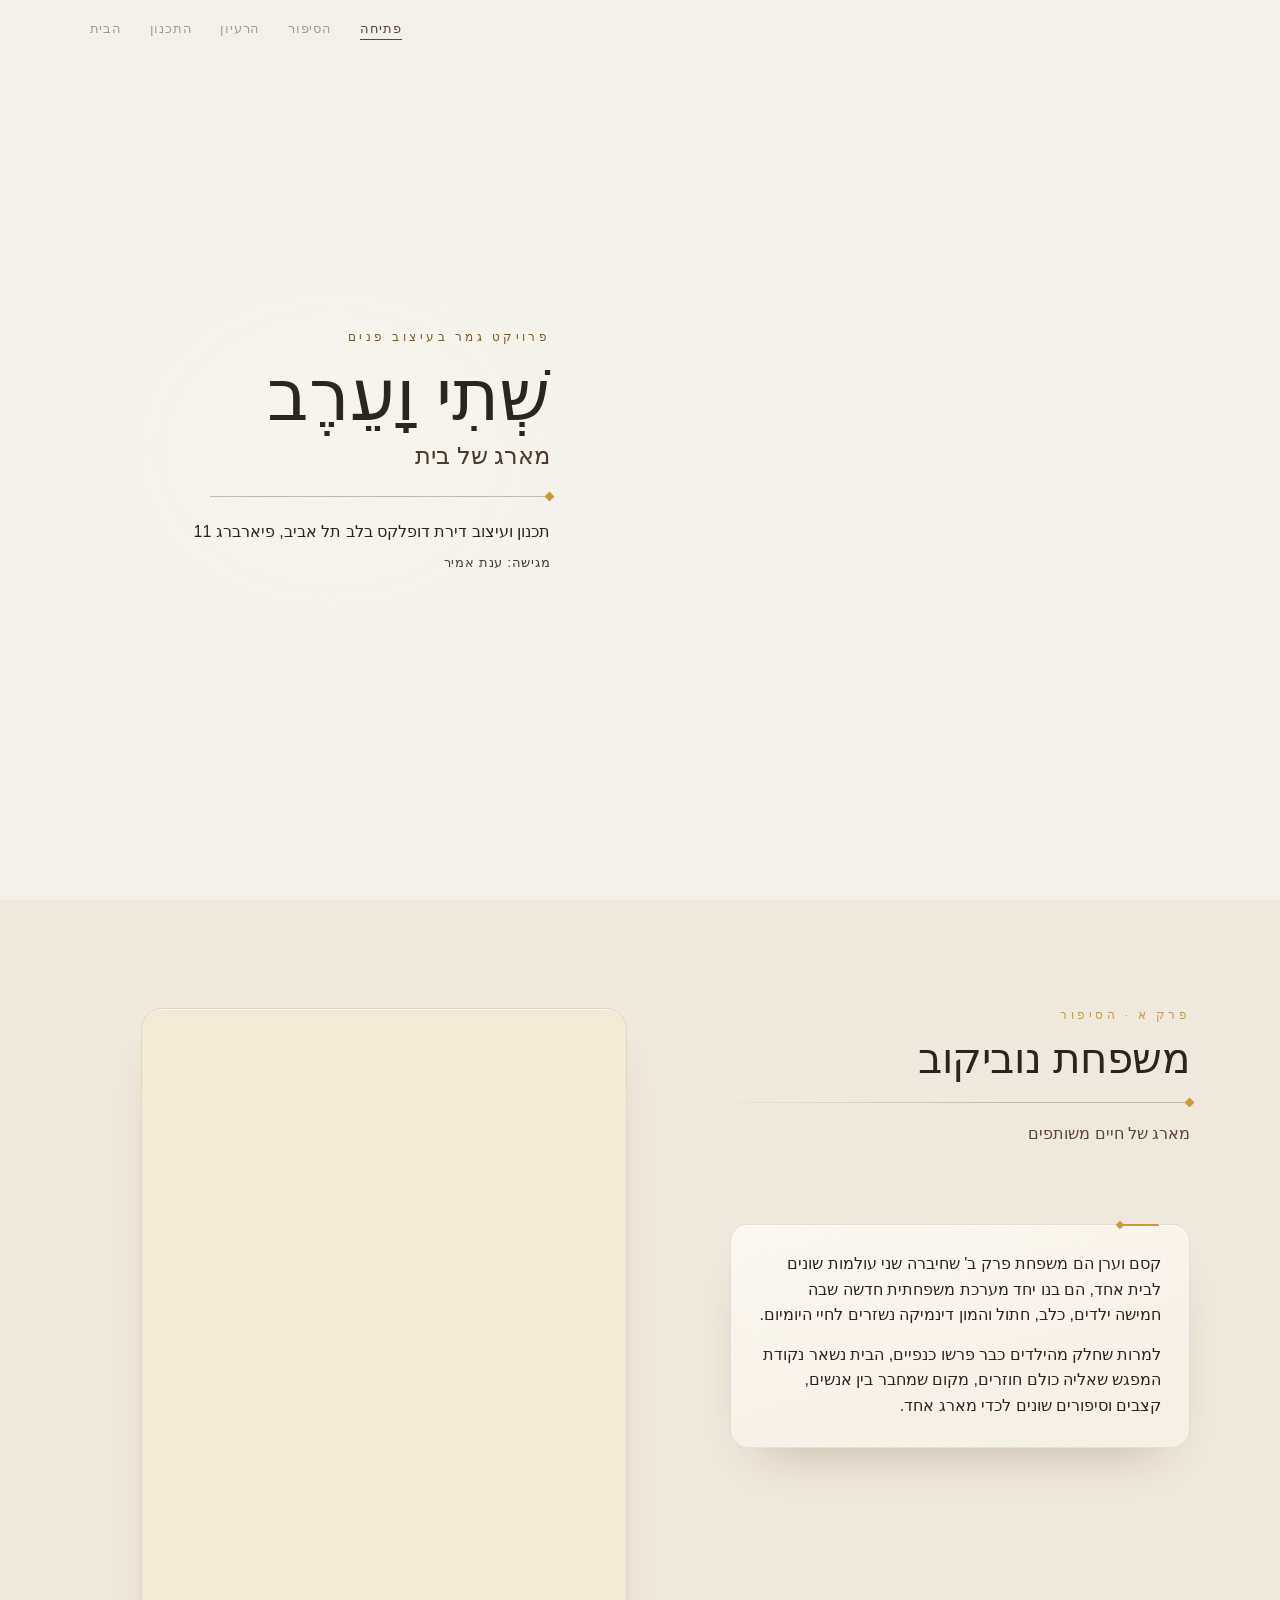
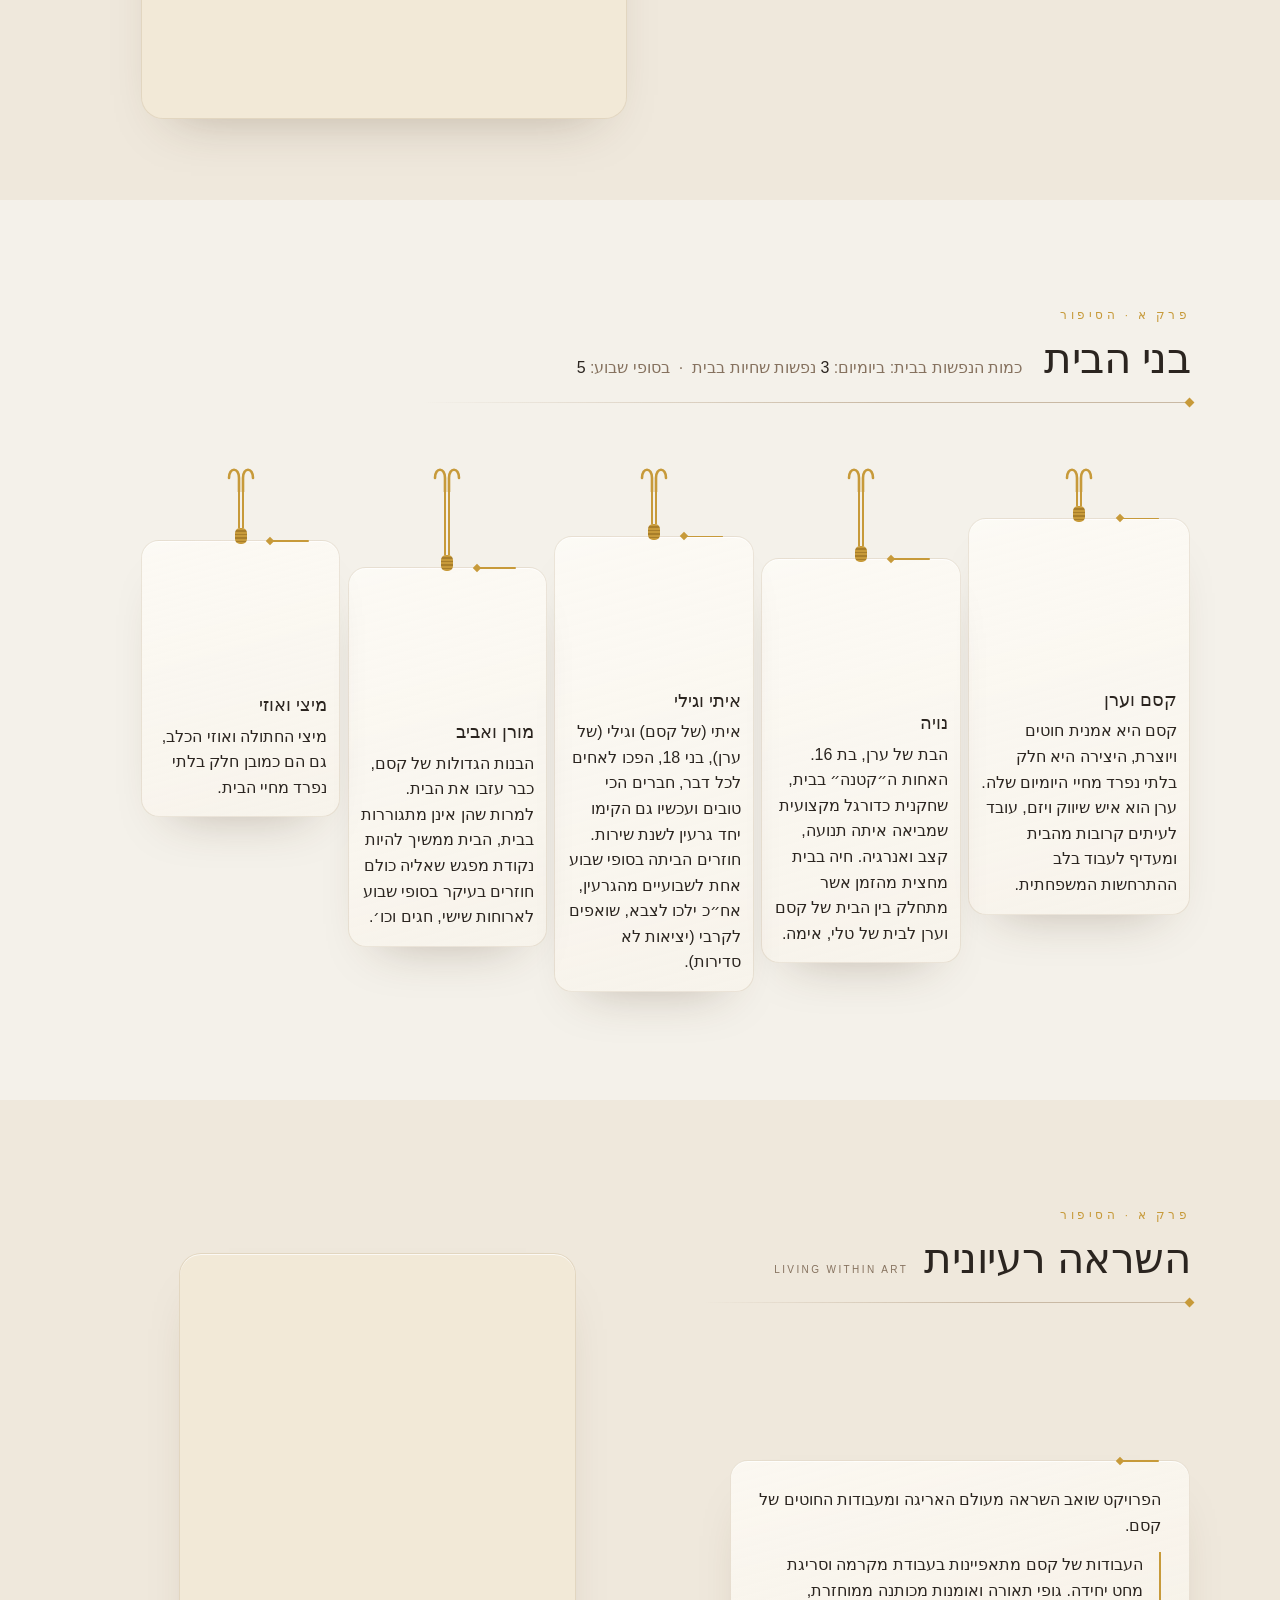
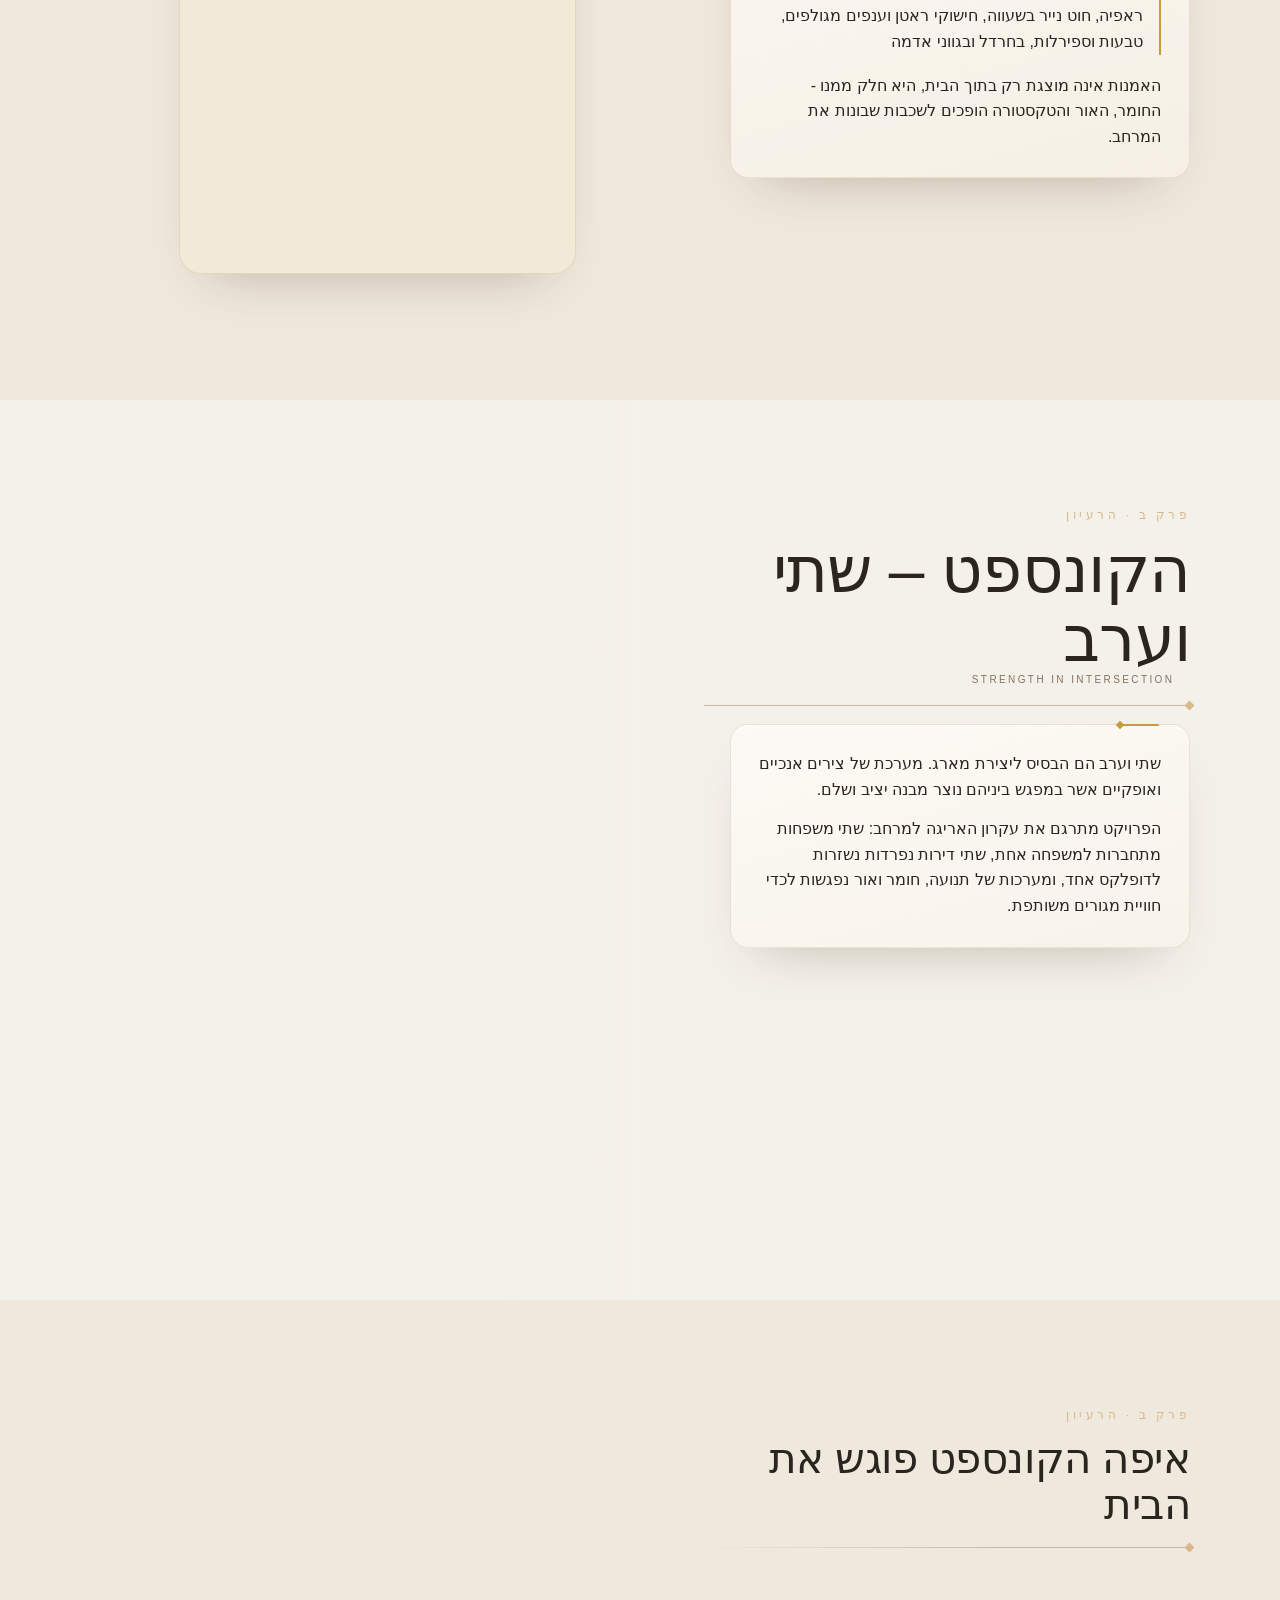
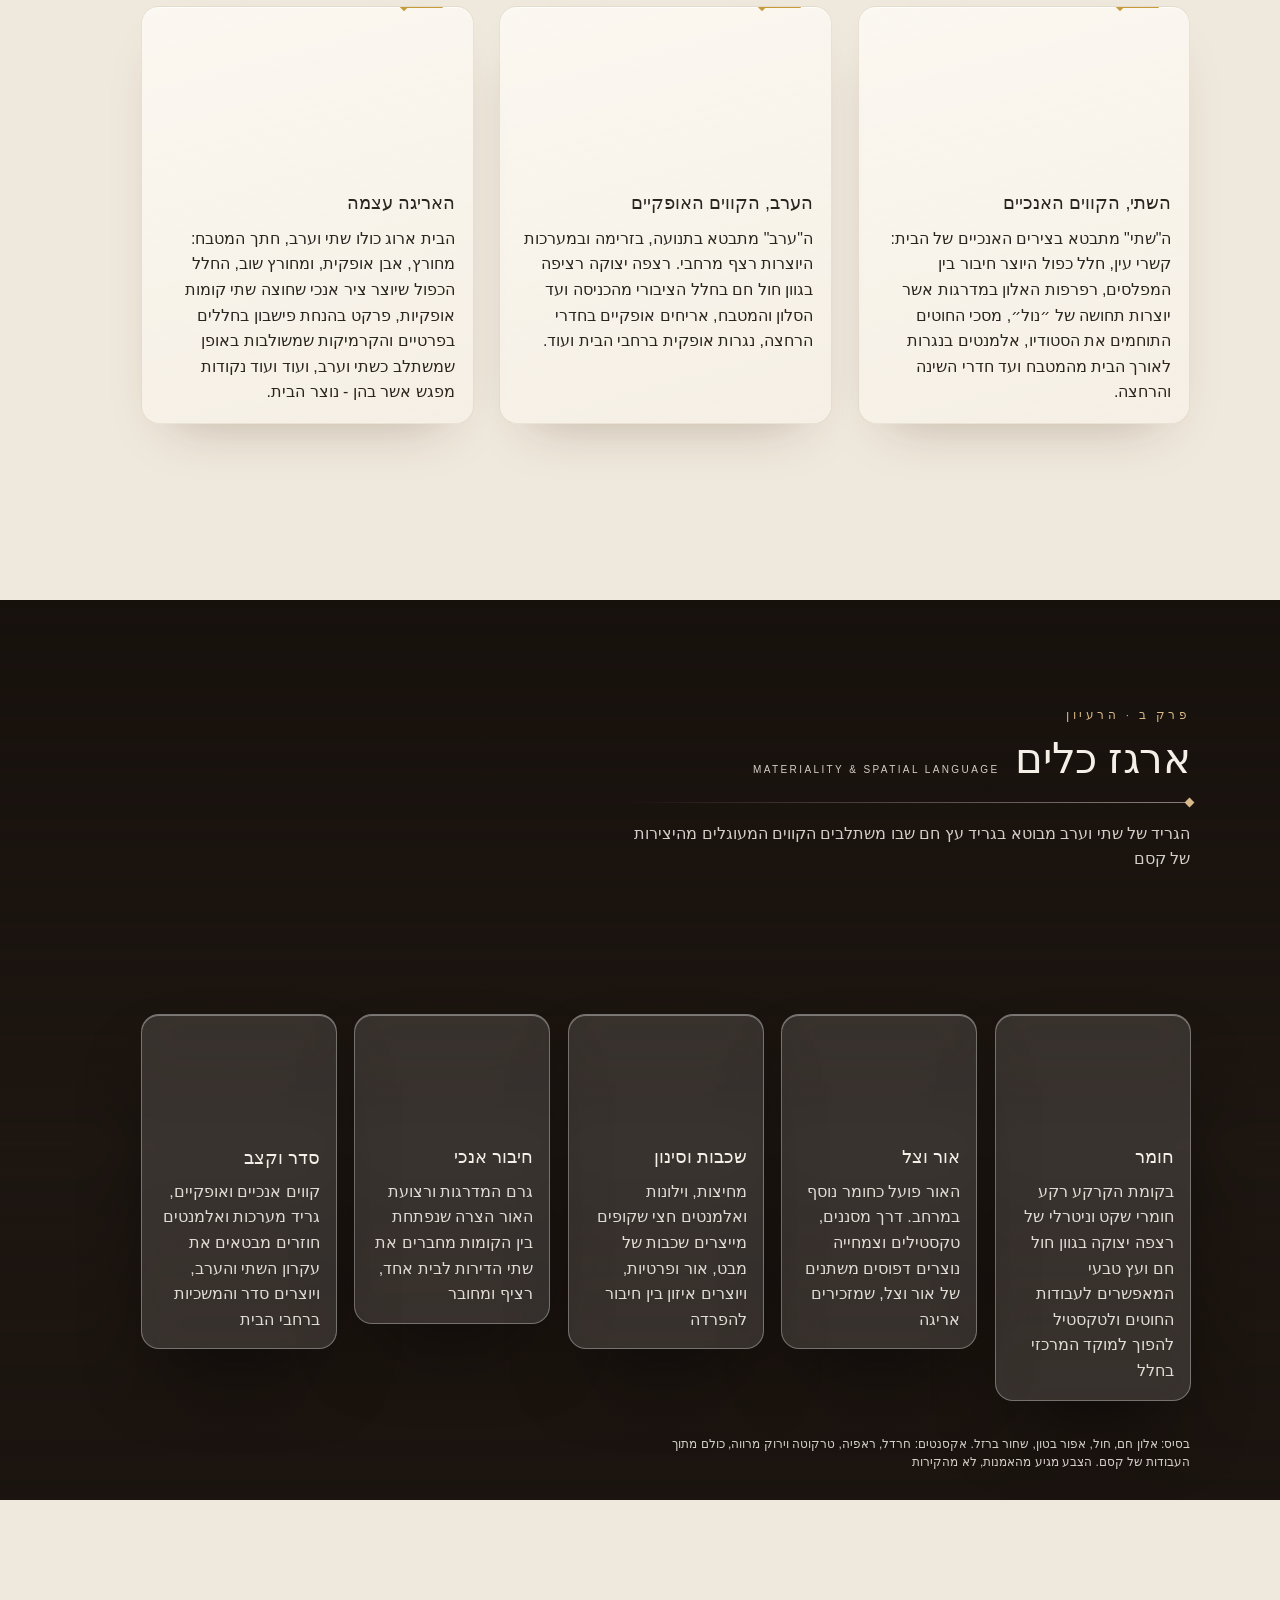
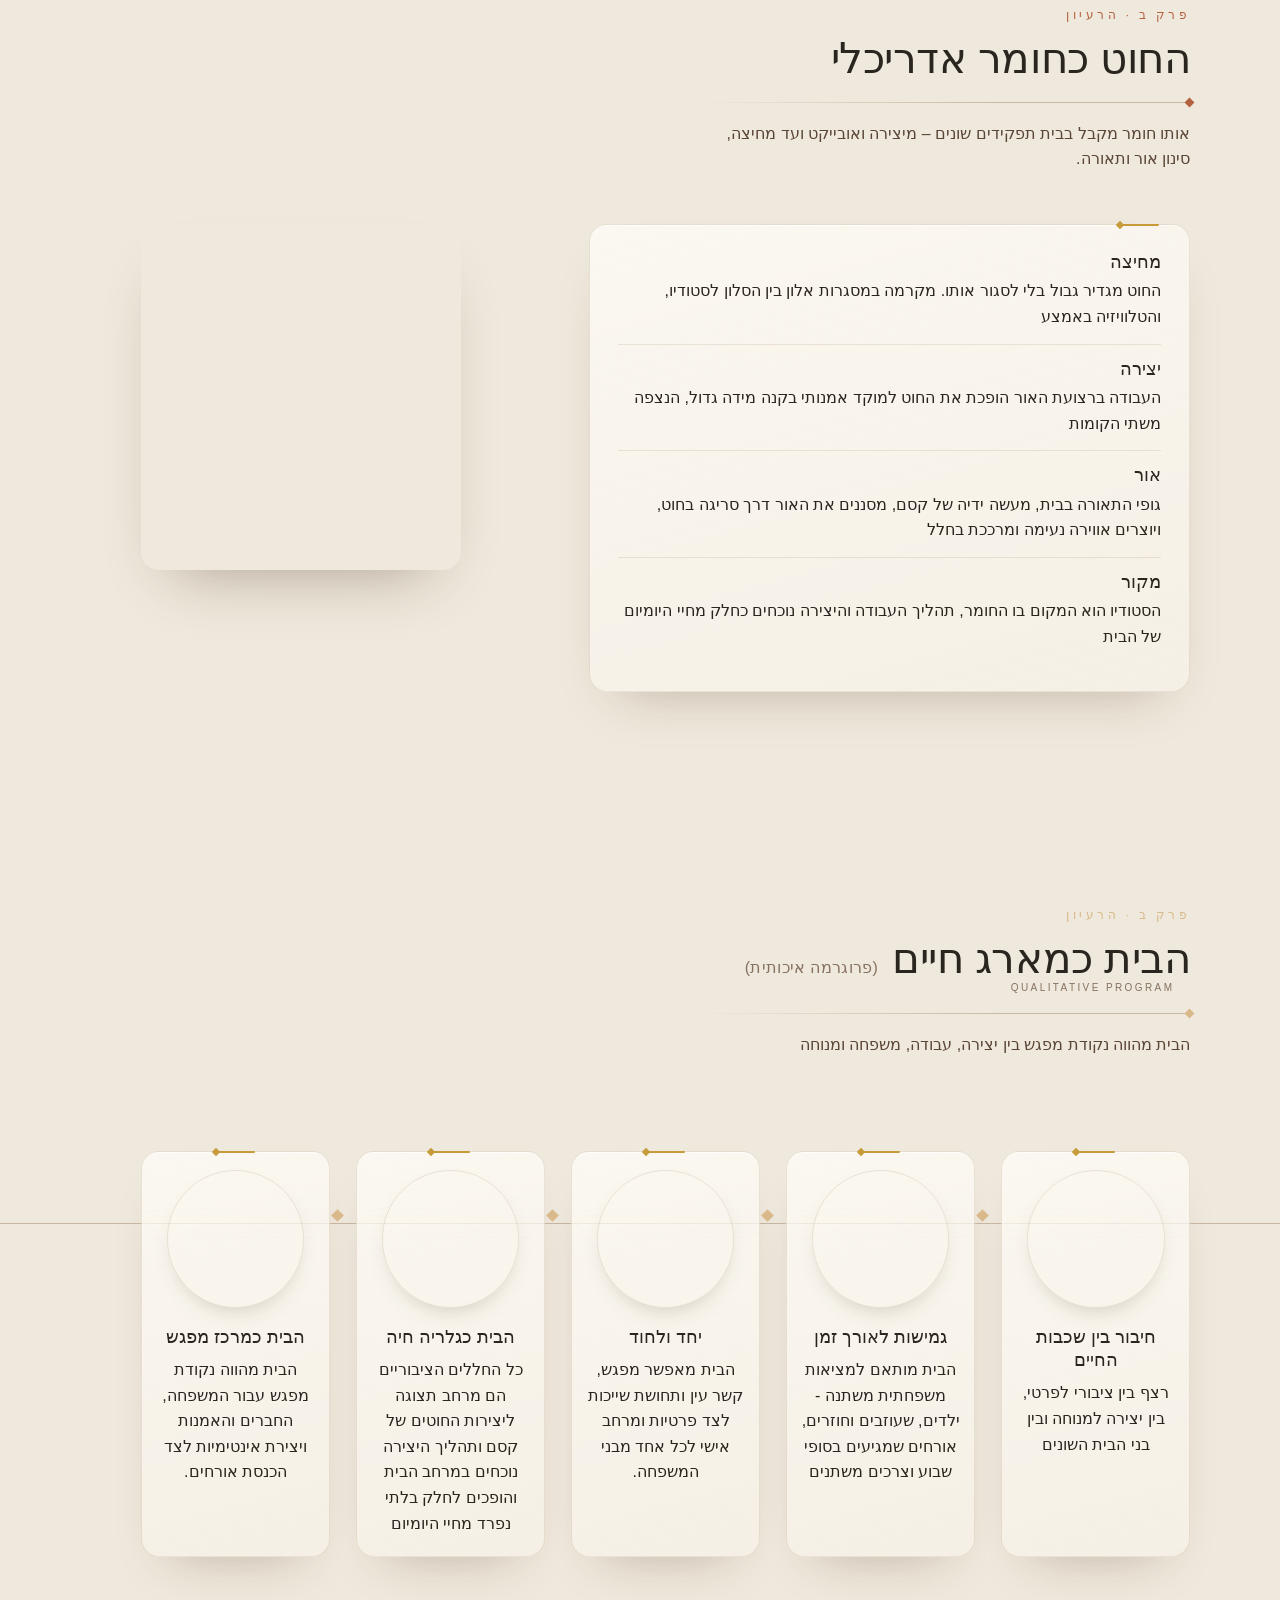
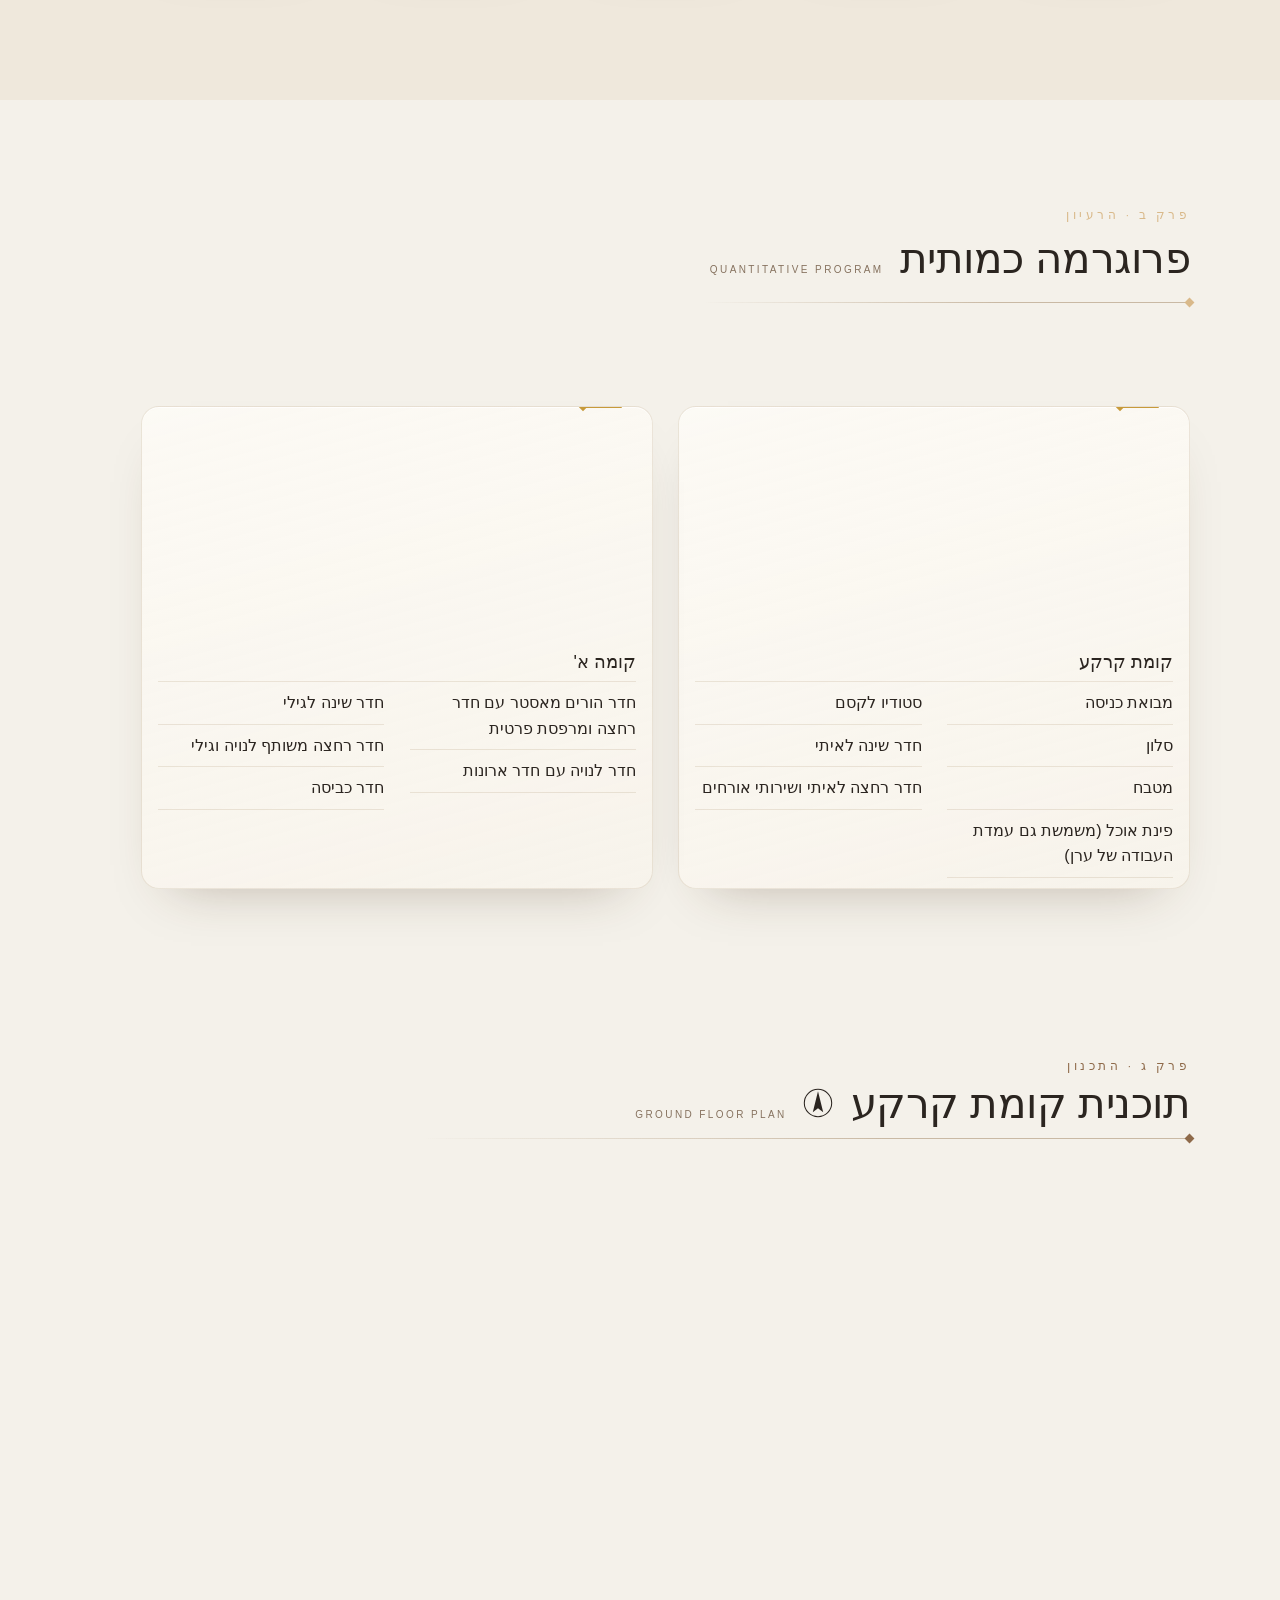
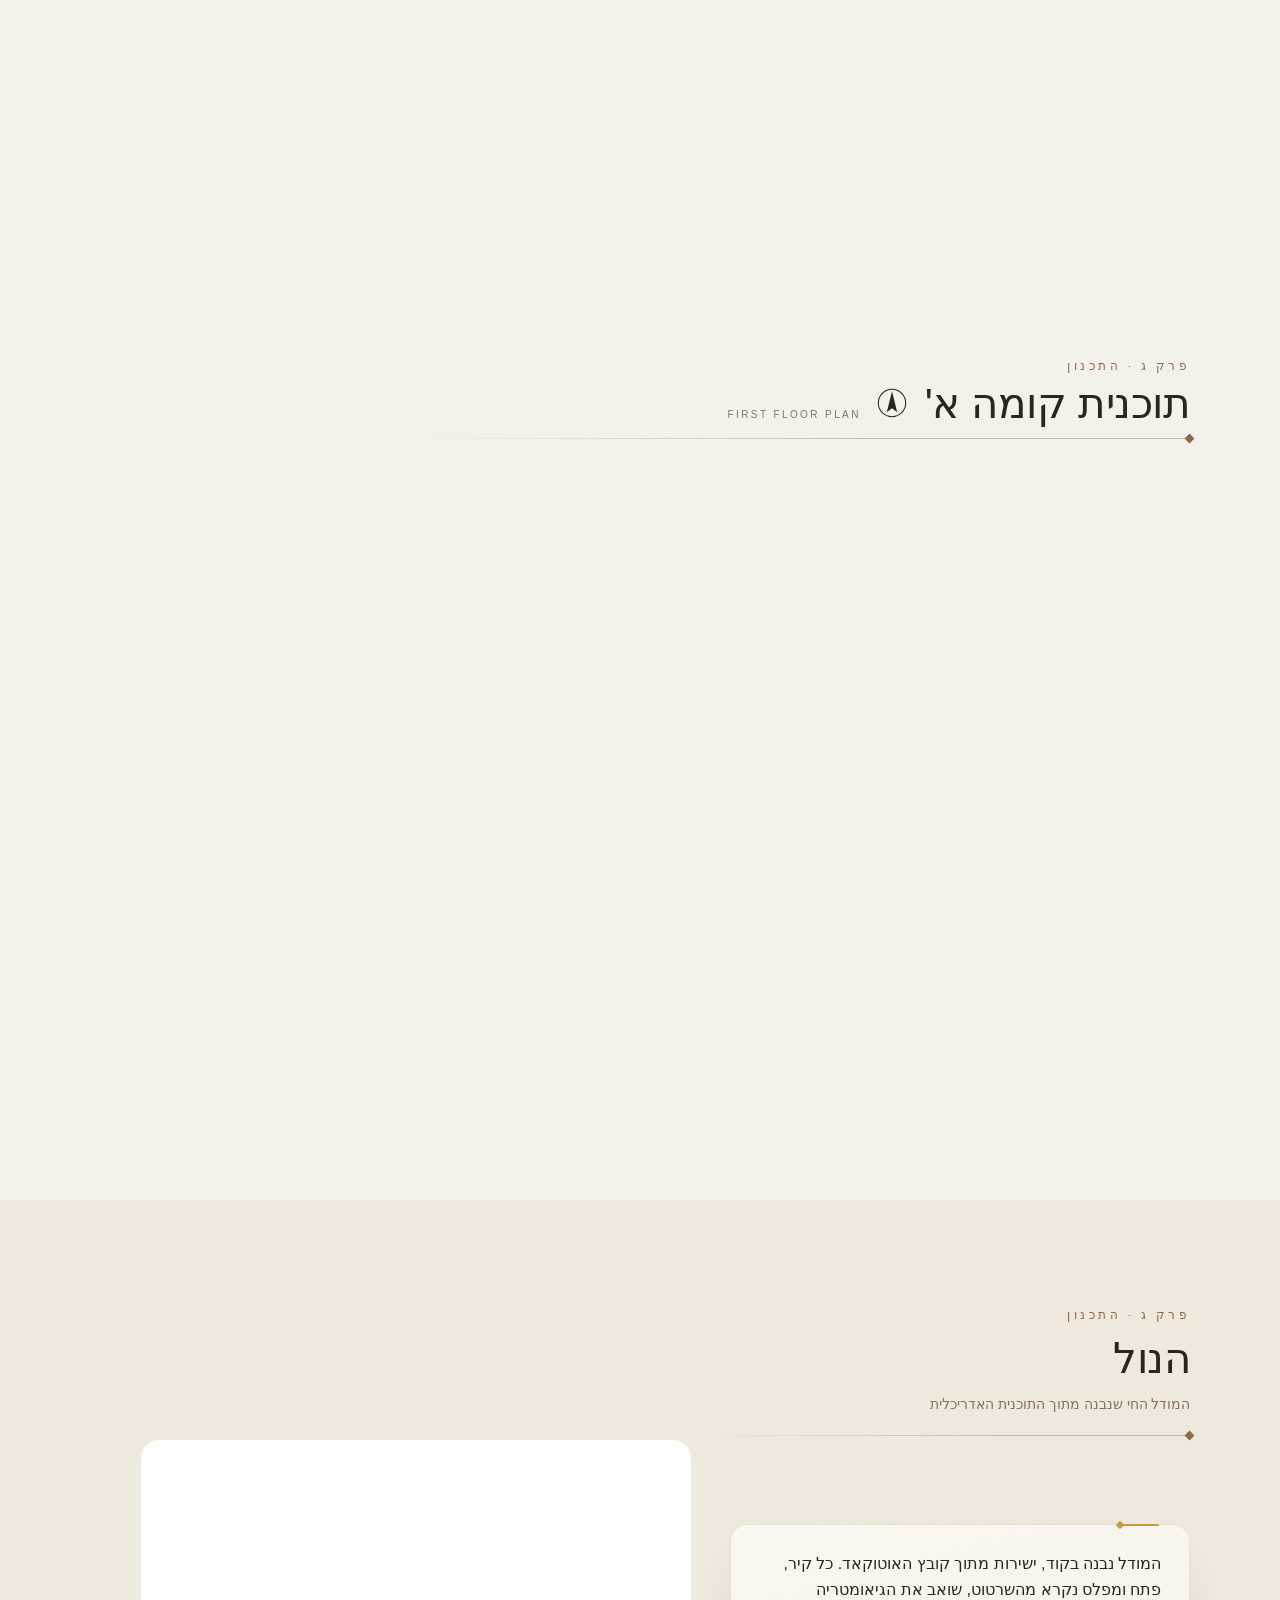
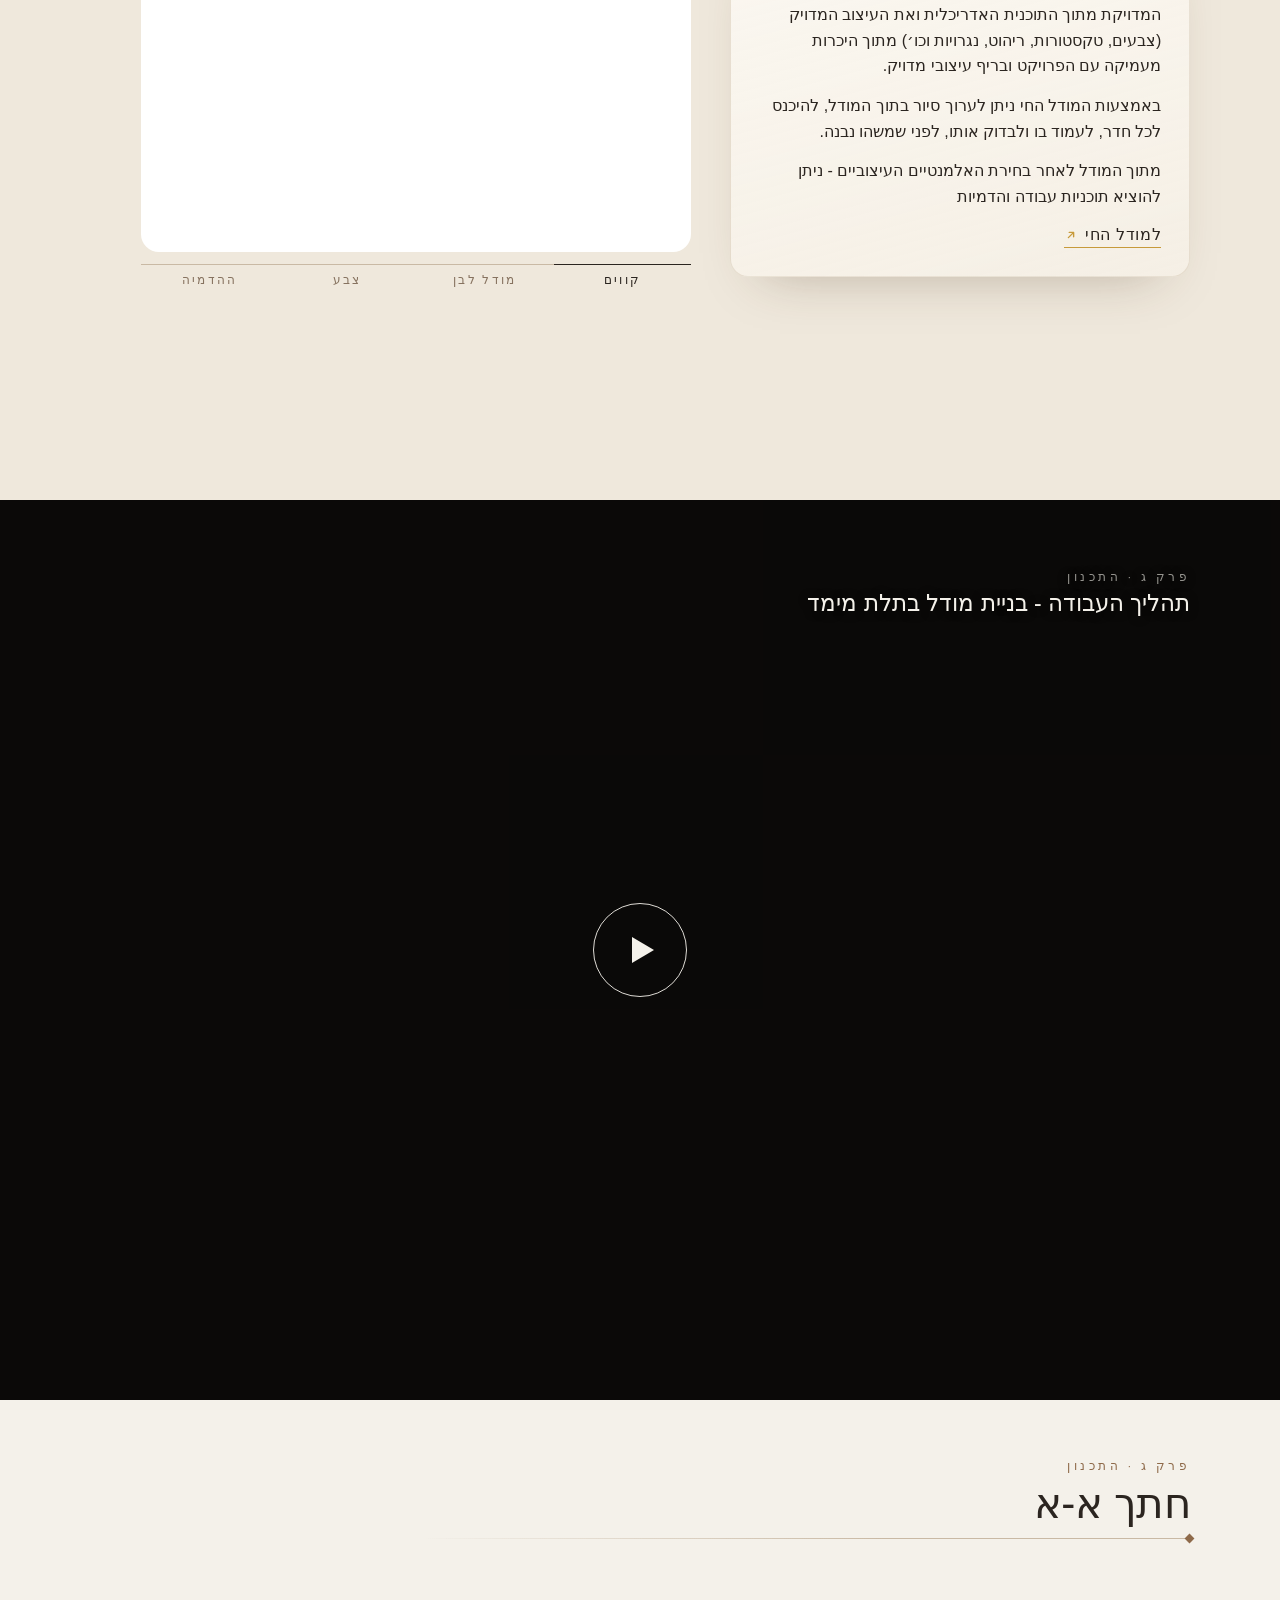
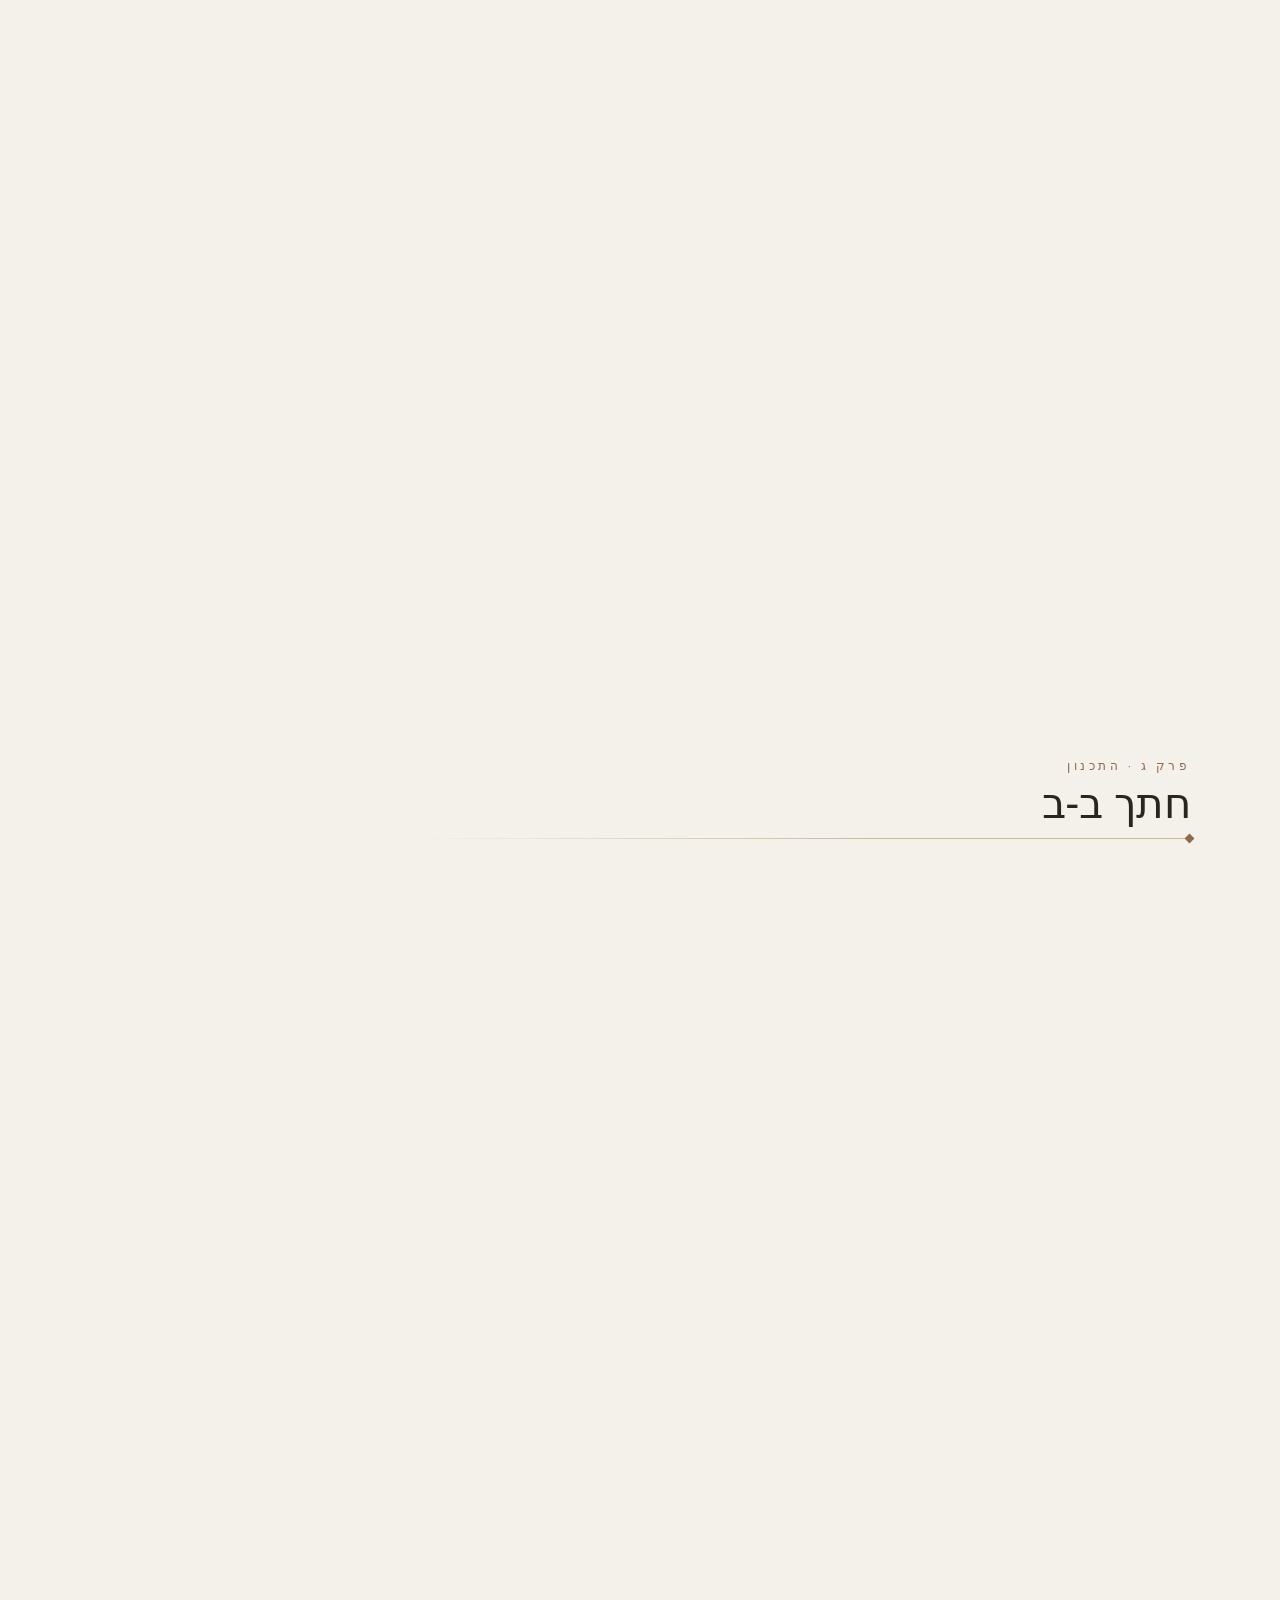
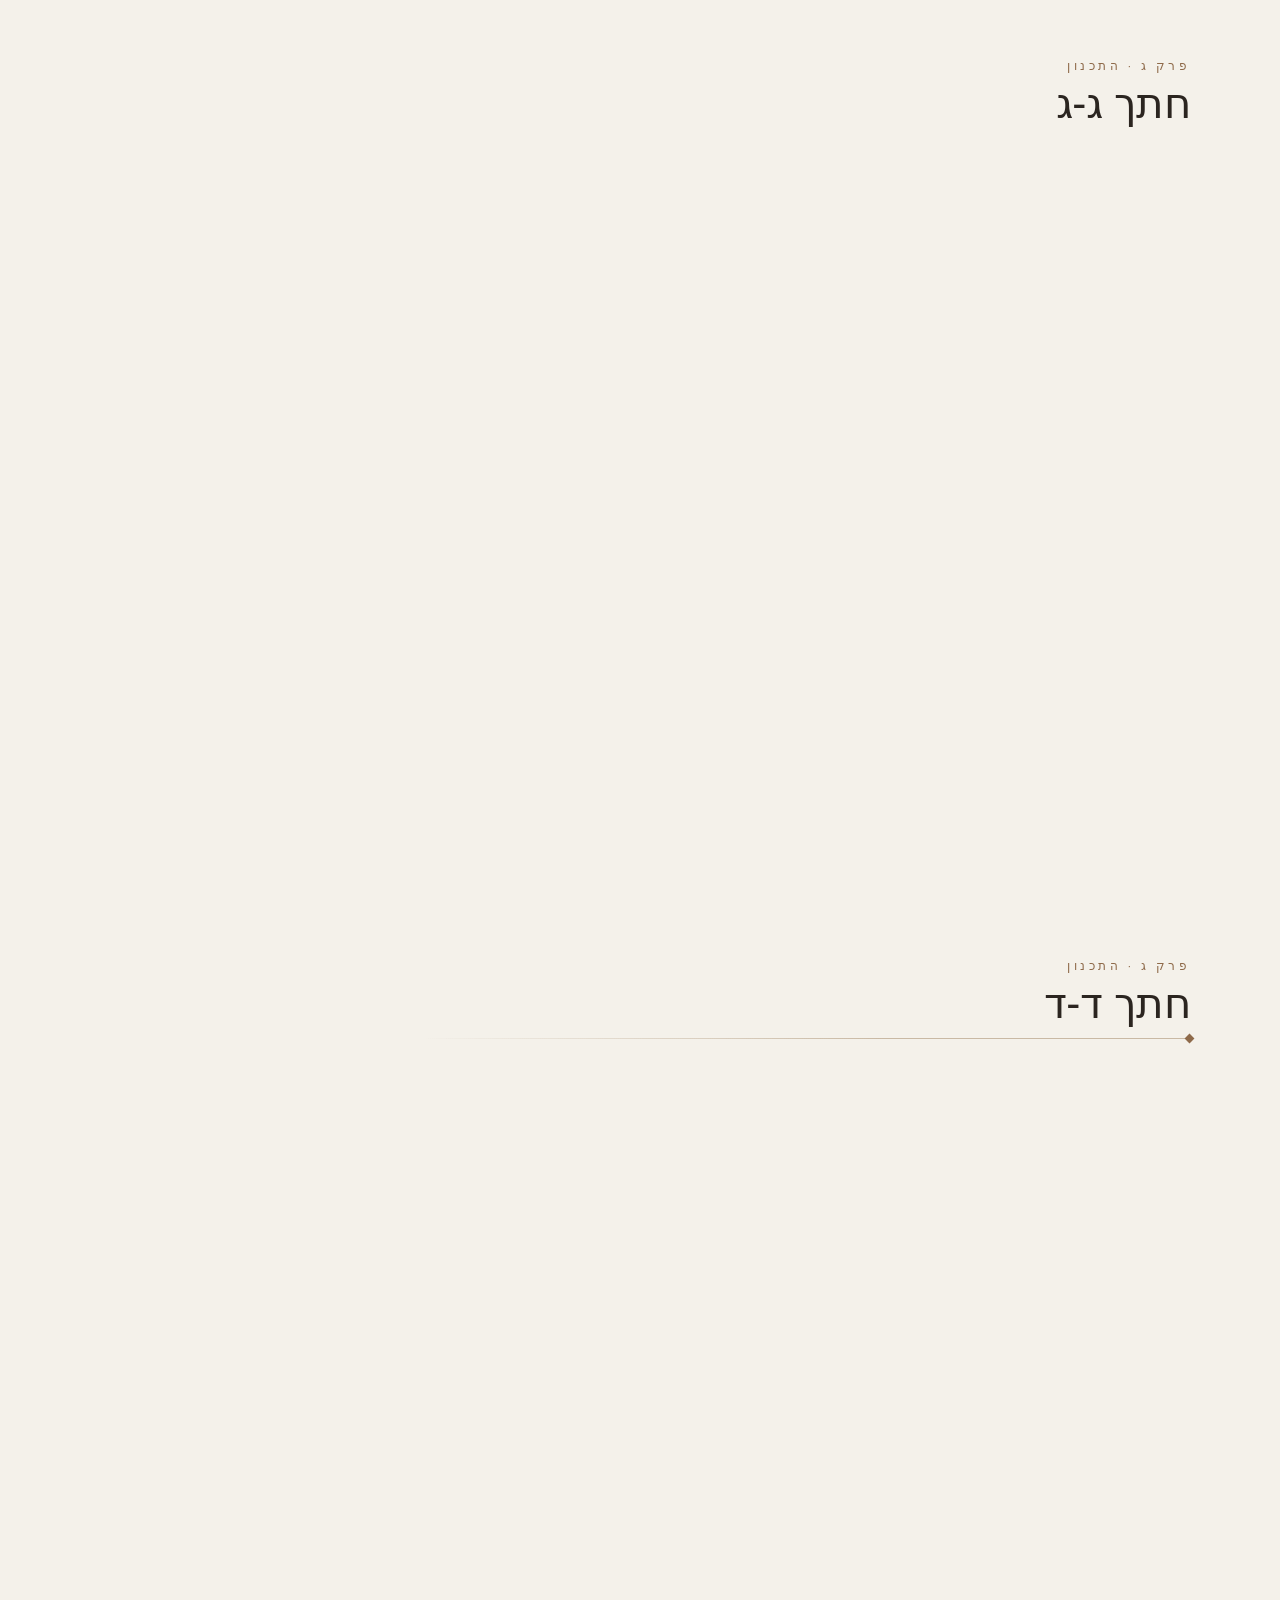
==== a.html @ 8a46a05d "16.11 ערב: החוט בפרק ב, הפרקים מתעדכנים" ====
<!doctype html>
<html lang="he" dir="rtl"><head>
<meta charset="utf-8">
<base href="./">
<title>שתי וערב · גרסה א, שלושה סרטונים</title>
<meta name="viewport" content="width=device-width, initial-scale=1, viewport-fit=cover">
<style>/* 16.11: אסיסטנט בתוך הדף, כדי שיעבוד גם מקובץ מקומי בלי שרת. זה הפונט היחיד שהאתר משתמש בו */
@font-face{font-family:'Assistant';font-style:normal;font-weight:200 800;font-display:swap;src:url([data-uri]) format('woff2');unicode-range:U+0307-0308, U+0590-05FF, U+200C-2010, U+20AA, U+25CC, U+FB1D-FB4F;}
@font-face{font-family:'Assistant';font-style:normal;font-weight:200 800;font-display:swap;src:url([data-uri]) format('woff2');unicode-range:U+0000-00FF, U+0131, U+0152-0153, U+02BB-02BC, U+02C6, U+02DA, U+02DC, U+0304, U+0308, U+0329, U+2000-206F, U+20AC, U+2122, U+2191, U+2193, U+2212, U+2215, U+FEFF, U+FFFD;}
</style>
<script>/* 16.11 טלפון: הסימון לפני הציור, כדי שה-CSS והקוד יסכימו */
if (!document.documentElement.classList.contains('edit') && matchMedia('(max-width: 820px), (max-height: 500px)').matches) document.documentElement.classList.add('m');</script>

<style>
  /* גרסת עיצוב "סופית, על בסיס מארג" (9.11.26), נבנתה בבדיקות/בניית-גרסאות-עיצוב.py. לא לערוך ידנית: לשנות בסקריפט ולהריץ שוב */

  :root{
    --mustard:#C79A3A; --raffia:#D9B98A; --terracotta:#B4623E; --oak:#8E6A4A; --sage:#7E8A6E;
    --pad:7vw; --padL:11vw; --hdTop:12vh; --bodyTop:40vh;
    --t-h2:clamp(36px,3.3vw,54px); --t-lead:clamp(16px,1.25vw,20px); --t-body:clamp(15px,1.08vw,17.5px);
    --t-small:clamp(12.5px,.88vw,14.5px); --t-lbl:clamp(16px,1.2vw,20px);
    --ease:cubic-bezier(.22,.61,.36,1);
  }
  html,body{margin:0;height:100%;background:var(--bg);color:var(--fg);font-family:var(--text);font-weight:400;-webkit-font-smoothing:antialiased}
  html.lenis,html.lenis body{height:auto} .lenis.lenis-smooth{scroll-behavior:auto!important}
  p{margin:0} figure{margin:0}
  nav{position:fixed;top:0;right:0;left:0;height:56px;z-index:60;display:flex;align-items:center;justify-content:space-between;padding:0 var(--pad);color:var(--navc)}
  nav .brand{font-family:var(--display);font-size:16px;letter-spacing:.06em}
  nav ul{display:flex;gap:28px;list-style:none;margin:0;padding:0}
  nav a{color:inherit;text-decoration:none;font-size:13px;letter-spacing:.06em;opacity:.5;transition:opacity .3s;cursor:pointer;padding-bottom:3px;border-bottom:1px solid transparent}
  nav a.on{opacity:1;border-bottom-color:currentColor}
  .hint{position:fixed;bottom:26px;left:var(--pad);font-size:11px;letter-spacing:.3em;opacity:.5;z-index:60;transition:opacity .6s;color:var(--navc)}
  .hint.off{opacity:0}

  .scene{position:relative;height:100vh;overflow:visible;background:transparent!important}
  /* העור של השקף: הרקע והתוכן. במעבר הוא עומד במקום ונארג פנימה (ראה המעבר בסקריפט) */
  .sk{position:absolute;inset:0;overflow:hidden;background:var(--bg);will-change:transform}
  .alt>.sk{background:var(--bg2)} .s-tools>.sk{background:#1d1611} .s-tour>.sk{background:#211b17} .s-plan>.sk{background:var(--planbg)}
  .sub2{margin-top:6px;letter-spacing:.12em;text-transform:none;font-size:13px}
  .wrap{position:absolute;inset:0;will-change:transform,opacity}

  /* הכותרת: באותו מקום ובאותו גודל בכל השקפים */
  .hd{position:absolute;right:var(--pad);top:var(--hdTop);width:38vw;text-align:right;z-index:3}
  .ch{font-size:11.5px;letter-spacing:.3em;color:var(--acc);margin-bottom:14px}
  h2{font-family:var(--display);font-weight:var(--h2w);font-size:var(--t-h2);line-height:1.08;margin:0;color:var(--ink);letter-spacing:var(--h2ls,-.01em)}
  h2 small{display:block;font-family:var(--text);font-size:clamp(14px,1.05vw,17px);font-weight:400;letter-spacing:0;color:var(--soft);margin-top:12px;line-height:1.5}
  .rule{position:relative;height:1px;background:var(--line);width:min(340px,100%);margin:20px 0 0;transform-origin:100% 50%}
  .rule::after{content:'';position:absolute;right:-3px;top:-3px;width:7px;height:7px;background:var(--acc);transform:rotate(45deg)}
  .en{font-family:var(--text);font-size:11.5px;letter-spacing:.3em;text-transform:uppercase;direction:ltr;text-align:right;color:var(--soft);margin-top:14px}
  .lead{font-size:var(--t-lead);line-height:1.65;color:var(--fg);margin-top:18px}
  .body{font-size:var(--t-body);line-height:1.8;color:var(--fg)}
  .body+.body,.body+.small,.small+.body{margin-top:14px}
  .small{font-size:var(--t-small);line-height:1.65;color:var(--fg)}
  .soft{color:var(--soft)!important}
  .lbl{font-family:var(--display);font-weight:var(--lblw,500);font-size:var(--t-lbl);color:var(--ink);line-height:1.3}

  /* שני טורים: הטקסט מימין מתחת לכותרת, התמונה משמאל */
  .txt{position:absolute;right:var(--pad);top:var(--bodyTop);width:36vw}
  .media{position:absolute;left:var(--padL);top:var(--hdTop);bottom:9vh;width:38vw;overflow:hidden}
  .media img,.media video{display:block;width:100%;height:100%;object-fit:cover}
  .facts{display:flex;gap:0;margin-top:28px;border-top:1px solid var(--line)}
  .facts span{flex:1;padding:12px 0 0;font-family:var(--display);font-size:clamp(14px,1.05vw,17px);color:var(--ink);text-align:center;border-left:1px solid var(--line)}
  .facts span:last-child{border-left:0}
  .quote{padding-right:16px;border-right:2px solid var(--acc);margin:18px 0}
  .items .it{padding:13px 0 14px;border-top:1px solid var(--line)} .items .it:first-child{border-top:0;padding-top:0}
  .items .lbl{margin-bottom:4px}

  /* שער */
  .s-cover .plate{position:absolute;inset:0;width:100%;height:100%;object-fit:cover;object-position:left center;transform:scaleX(-1)}
  .s-cover .inner{position:absolute;left:var(--padL);top:50%;transform:translateY(-50%);width:min(30vw,440px);text-align:right}
  .s-cover .title{font-family:var(--display);font-weight:var(--h2w);font-size:clamp(52px,5.6vw,88px);line-height:1.05;margin:0;color:var(--ink)}
  .s-cover .subt{font-family:var(--display);font-size:clamp(20px,1.9vw,30px);font-weight:300;color:var(--soft);margin-top:8px}
  .s-cover .rule{margin:26px 0 22px}
  .s-cover .sub{font-size:var(--t-lead);line-height:1.6;color:var(--fg)}
  .s-cover .by{font-size:var(--t-small);letter-spacing:.06em;color:var(--soft);margin-top:10px}

  /* בני הבית: חבל אחד, ומכל קשר עליו יורדים שני חוטים, קשר אסיפה, ובן הבית (ענת 9.11: קשרים במקום אטבים) */
  .s-members .rope{position:absolute;left:0;right:0;top:31vh;height:4px;margin-top:-2px;z-index:2;
    background:repeating-linear-gradient(115deg,var(--ropec) 0 4px,var(--rope2) 4px 6px);border-radius:2px}
  .s-members .line{position:absolute;left:var(--padL);right:var(--pad);top:31vh;display:flex;justify-content:space-between;align-items:flex-start;z-index:3}
  .s-members .hang{width:15.6vw}
  .s-members .hang.big{width:17.4vw}
  .s-members .sw{transform-origin:50% 0;position:relative;display:flex;flex-direction:column;align-items:center}
  .s-members .kn{display:block;width:34px;height:26px;margin-top:-13px;fill:none;stroke:var(--ropec);stroke-width:2.6;stroke-linecap:round;position:relative;z-index:3}
  .s-members .strand{display:block;width:6px;height:var(--drop,3vh);box-sizing:border-box;border-left:2px solid var(--ropec);border-right:2px solid var(--ropec)}
  .s-members .gk{display:block;width:12px;height:16px;border-radius:5px;margin-bottom:-4px;position:relative;z-index:2;
    background:repeating-linear-gradient(to bottom,var(--ropec) 0 2.2px,var(--rope2) 2.2px 3.6px)}
  .s-members .pc{width:100%;box-sizing:border-box;padding:10px 10px 14px;transition:transform .5s var(--ease),box-shadow .5s var(--ease)}
  .s-members .pc:hover{transform:translateY(-6px)}
  .s-members .pc img{display:block;width:100%;aspect-ratio:4/3;object-fit:cover;filter:var(--photof,sepia(.25))}
  .s-members .pc .lbl{margin:10px 2px 6px;font-size:clamp(17px,1.3vw,21px)}
  .s-members .pc .small{margin:0 2px;font-size:clamp(13px,.98vw,15.5px);line-height:1.6}
  .s-members .count{margin-top:12px}
  .s-members .count b{font-weight:500;color:var(--ink)}

  /* הקונספט */
  .s-concept .vid{position:absolute;top:0;bottom:0;left:0;width:50%;overflow:hidden}
  .s-concept .vid video{position:absolute;inset:0;width:100%;height:100%;object-fit:cover}
  .s-concept .vid::after{content:'';position:absolute;inset:0;background:linear-gradient(to left,var(--bg) 0,transparent 22%)}
  .s-concept h2{font-size:clamp(48px,5vw,80px)}

  /* שלושה כרטיסים */
  .s-meet .row3{position:absolute;right:var(--pad);left:var(--padL);top:34vh;display:grid;grid-template-columns:repeat(3,1fr);gap:2vw}
  .s-meet .mc{display:flex;flex-direction:column;gap:10px;overflow:hidden}
  .s-meet .frag{height:25vh;overflow:hidden}
  .s-meet .frag img{display:block;width:100%;height:100%;object-fit:cover;transform:scale(2.1);transform-origin:var(--fo,50% 50%)}
  .s-meet .mc .small{font-size:clamp(12px,.84vw,14px)}

  /* ארגז הכלים (המאושר), אותה כותרת כמו בשאר השקפים */
  .s-tools{background:#1d1611}
  .s-tools .box{position:absolute;inset:0;background:url(media/film/toolbox.webp) center 62%/cover no-repeat;transform:scale(1.04)}
  .s-tools .box::after{content:'';position:absolute;inset:0;background:linear-gradient(to bottom,rgba(22,16,12,.8) 0,rgba(22,16,12,.3) 40%,rgba(22,16,12,0) 60%,rgba(22,16,12,.35) 100%)}
  .s-tools h2,.s-tools .lbl{color:#F4EFE7} .s-tools .en,.s-tools .lead{color:#F4EFE7;opacity:.85}
  .s-tools .rule{background:rgba(244,239,231,.45)}
  .s-tools .hd{width:44vw}
  .s-tools .cards{position:absolute;left:var(--padL);right:var(--pad);bottom:11vh;display:grid;grid-template-columns:repeat(5,1fr);gap:1.4vw;z-index:4}
  .s-tools .slot{position:relative;will-change:transform;transition:opacity .7s var(--ease);cursor:pointer}
  .s-tools .cards.dim .slot:not(.up){opacity:.85}
  .s-tools .card{display:flex;flex-direction:column;gap:9px;padding:10px 10px 16px;border-radius:18px;background:rgba(255,255,255,.13);border:1px solid rgba(255,255,255,.32);
    backdrop-filter:blur(18px) saturate(1.2);-webkit-backdrop-filter:blur(18px) saturate(1.2);box-shadow:0 40px 80px -30px rgba(0,0,0,.6),inset 0 1px 0 rgba(255,255,255,.35);color:#F4EFE7;will-change:transform}
  .s-tools .card img{display:block;width:100%;aspect-ratio:16/10;object-fit:cover;border-radius:11px}
  .s-tools .card .lbl{margin:4px 6px 0;font-size:clamp(16px,1.25vw,20px)}
  .s-tools .card .small{margin:0 6px;font-size:clamp(11.5px,.85vw,13.5px);line-height:1.55;color:#F4EFE7;opacity:.9}
  .s-tools .foot{position:absolute;left:var(--padL);right:var(--pad);bottom:3.2vh;font-size:12px;line-height:1.5;color:#F4F1EA;opacity:.85;z-index:4}
  .s-tools .foot p{max-width:52%}

  /* הבית כמארג חיים: חמש נקודות על חוט ערב אחד */
  .s-life .weft{position:absolute;left:0;right:0;top:47vh;height:1px;background:var(--line);transform-origin:100% 50%}
  .s-life .nodes{position:absolute;right:var(--pad);left:var(--padL);top:39vh;display:grid;grid-template-columns:repeat(5,1fr);gap:2vw}
  .s-life .nd{text-align:center;position:relative}
  .s-life .nd img{display:block;width:clamp(96px,10vw,150px);aspect-ratio:1;border-radius:50%;object-fit:cover;margin:0 auto 18px;border:5px solid var(--bg2);box-shadow:0 0 0 1px var(--line)}
  .s-life .knot{position:absolute;top:calc(clamp(96px,10vw,150px)/2 - 5px);right:-1vw;width:9px;height:9px;background:var(--acc);transform:rotate(45deg)}
  .s-life .nd:first-child .knot{display:none}
  .s-life .nd .lbl{margin-bottom:8px}

  .s-life .lfoot{position:absolute;left:var(--padL);right:var(--pad);bottom:5vh;display:flex;align-items:center;gap:18px;color:var(--soft)}
  .s-life .lfoot .sep{flex:1;height:1px;background:var(--line)} .s-life .lfoot .en{font-size:11px;letter-spacing:.3em;margin:0}

  /* פרוגרמה כמותית */
  .s-prog .floors{position:absolute;right:var(--pad);left:var(--padL);top:34vh;display:grid;grid-template-columns:1fr 1fr;gap:2vw}
  .s-prog .fl{display:flex;flex-direction:column;overflow:hidden}
  .s-prog .pics{display:grid;grid-template-columns:repeat(2,1fr);gap:6px}
  .s-prog .pics img{display:block;width:100%;height:24vh;object-fit:cover}
  .s-prog .h{font-family:var(--display);font-weight:500;font-size:var(--t-lbl);color:var(--ink);padding:16px 0 8px;border-bottom:1px solid var(--line)}
  .s-prog ul{list-style:none;margin:0;padding:0;columns:2;column-gap:2vw}
  .s-prog li{padding:8px 0;border-bottom:1px solid var(--line2);font-size:var(--t-small);break-inside:avoid;color:var(--fg)}

  /* תכניות וחתכים */
  .s-plan{background:var(--planbg)}
  .s-plan .hd{width:27vw}
  .s-plan .plan{position:absolute;left:calc(var(--padL) - 2vw);right:35vw;top:6vh;bottom:3vh;display:flex;align-items:center;justify-content:center}
  .s-plan .plan img{max-width:100%;max-height:100%;object-fit:contain;mix-blend-mode:multiply}
  .s-plan .nums{font-family:var(--display);font-weight:300;font-size:clamp(22px,2vw,32px);letter-spacing:.14em;color:var(--ink);direction:ltr;text-align:right;margin:22px 0 14px}
  .s-plan .small+.small{margin-top:12px}

  /* גיליון ההדפסה לרוחב: מקום גדול יותר בשני שקפי התכניות, הגיליון לא נחתך */
  #s-plan-gf .plan,#s-plan-f1 .plan{left:calc(var(--padL) - 7vw);top:4vh;bottom:3vh}
  /* (לא בשימוש) תכניות ההעמדה הצבעוניות */
  .s-furn>.sk{background:#F1EBE0}
  .s-furn .sheet{position:absolute;inset:0;width:100%;height:100%;object-fit:contain}

  /* הנול */
  .loomfig{overflow:visible;display:flex;flex-direction:column;justify-content:center}
  .s-loom .stage{position:relative;aspect-ratio:4/3;width:100%;background:#fff}
  .s-loom .stage img,.s-loom .stage video{position:absolute;inset:0;width:100%;height:100%;object-fit:cover;opacity:0}
  .s-loom .stage img:first-child{opacity:1}
  .s-loom .steps{display:flex;margin-top:12px;font-size:11.5px;letter-spacing:.2em;color:var(--soft)}
  .s-loom .steps span{flex:1;text-align:center;padding-top:8px;border-top:1px solid var(--line);transition:color .4s,border-color .4s}
  .s-loom .steps span.on{color:var(--ink);border-top-color:var(--ink)}
  .s-loom .txt{top:36vh}

  /* הסיור (לא נוגעים בסרטון) */
  .s-tour{background:#211b17;color:#F4F1EA}
  .s-tour .wrap{display:flex;flex-direction:column;align-items:center;justify-content:center;gap:16px;padding:66px var(--pad) 0;box-sizing:border-box}
  .s-tour .vbox{position:relative;height:min(calc(100vh - 190px),46vw);aspect-ratio:16/9;background:#000;box-shadow:0 30px 80px rgba(0,0,0,.5)}
  .s-tour video{display:block;width:100%;height:100%;object-fit:contain;background:#000}
  .s-tour .play{position:absolute;inset:0;display:grid;place-items:center;cursor:pointer;background:rgba(43,37,32,.25);transition:opacity .4s}
  .s-tour .play.off{opacity:0;pointer-events:none}
  .s-tour .play span{width:92px;height:92px;border:1px solid rgba(244,241,234,.9);border-radius:50%;display:grid;place-items:center}
  .s-tour .play span::after{content:'';border-style:solid;border-width:13px 0 13px 22px;border-color:transparent transparent transparent #F4F1EA;margin-left:5px}
  .s-tour .ttl{width:100%;text-align:right;font-family:var(--display);font-size:clamp(20px,1.8vw,28px);color:#F4F1EA}
  .s-tour .ttl small{display:block;font-size:11.5px;letter-spacing:.3em;color:rgba(244,241,234,.6);font-family:var(--text);margin-bottom:6px}

  /* סגירה */
  .s-end .bg{position:absolute;inset:0;width:100%;height:100%;object-fit:cover;opacity:var(--endop,.22);filter:saturate(.6)}
  .s-end .wrap{display:grid;place-items:center;text-align:center}
  .s-end h2{font-size:clamp(38px,4vw,62px)}
  .s-end .rule{margin:24px auto 0;transform-origin:50% 50%}
  .s-end .rule::after{right:50%;margin-right:-3px}
  .s-end .sig{margin-top:24px;font-size:var(--t-small);letter-spacing:.16em;color:var(--soft)}

  /* האנך */
  #plumb{position:fixed;top:0;left:0;z-index:50;pointer-events:none;transform-origin:50% 0;will-change:transform}
  #plumb .string{position:absolute;left:50%;top:0;width:10px;margin-left:-5px;background:url(media/חוט.png) center top/10px auto repeat-y}
  #plumb .bob{position:absolute;left:50%;width:140px;margin-left:-70px;filter:drop-shadow(0 18px 14px rgba(40,25,10,.28))}
  #plumb .bob img{display:block;width:100%;height:auto}
  #warp,#thread{display:none}
  body.dark nav,body.dark .hint{color:#F4F1EA}
.tag{position:fixed;bottom:22px;right:var(--pad);z-index:70;font-size:11px;letter-spacing:.2em;padding:6px 12px;border-radius:20px;background:rgba(199,154,58,.92);color:#1d1611}


  :root{--display:'Assistant','Arial Hebrew',sans-serif;--text:'Assistant','Arial Hebrew',sans-serif;--h2w:300;--lblw:500;
    --bg:#F4F1EA;--bg2:#EFE8DC;--ink:#2B2520;--fg:#5A4636;--soft:#86725F;--line:#C9B9A4;--line2:#E2D8C9;--navc:#5A4636;
    --ropec:#C79A3A;--rope2:#A87E2A;--planbg:#F4F1EA}
  /* חוטי השתי: קווים אנכיים דקים בכל שקף, מתחת לתוכן. בתכניות, בחתכים ובארגז אין: שם התמונה היא הכול (ענת 9.11) */
  .scene:not(.s-plan):not(.s-furn):not(.s-tools):not(.s-tour):not(.s-cover):not(.s-end):not(.s-concept)>.sk::before{content:'';position:absolute;inset:0;pointer-events:none;
    background:repeating-linear-gradient(to left,rgba(90,70,54,.07) 0 1px,transparent 1px calc((100vw - 18vw)/6));background-position:var(--pad) 0}
  .wrap{z-index:1}
  /* חוט הערב: הקו מתחת לכל כותרת נמתח לכל רוחב המסך */
  .hd .rule{width:calc(100vw - var(--pad));background:linear-gradient(to left,var(--line) 0,var(--line) 40%,rgba(201,185,164,0) 100%)}
  .s-tools .hd .rule{background:linear-gradient(to left,rgba(244,239,231,.5),rgba(244,239,231,0))}
  .s-plan .hd .rule{width:100%} /* בתכניות ובחתכים הקו נשאר ברוחב הכותרת ולא עובר על השרטוט (ענת 9.11) */
  .media{box-shadow:0 0 0 1px var(--line);outline:1px solid var(--line);outline-offset:10px}
  .s-members .pc{background:#FBF8F2;box-shadow:0 18px 30px -18px rgba(60,40,20,.45)}
  .s-meet .mc{background:rgba(255,255,255,.4);border:1px solid var(--line2);padding:12px 12px 18px}
  .s-meet .mc .lbl,.s-meet .mc .small{padding:0 4px}
  .s-prog .fl{background:rgba(255,255,255,.35);border:1px solid var(--line2);padding:12px 14px 6px}

  /* בכל השקפים: האנגלית עולה למעלה, צמודה לכותרת העברית ומיושרת לשורה שלה, קטנה, ונגמרת ליד האות האחרונה */
  .hd{display:flex;flex-wrap:wrap;align-items:baseline}
  .hd>*{flex-basis:100%;order:5}
  .hd>.ch{order:1} .hd>h2{order:2;flex-basis:auto} .hd>.rule{order:4}
  .hd>.en{order:3;flex-basis:auto;margin:0 16px 0 0;font-size:10px;letter-spacing:.24em}
  .hd>.sub2{order:5}
  /* ענת 11.11 ערב: "לא אוהבת את הרקע שחור, אולי לנסות את החרדל של הנקודה והקו אבל אולי חצי שקוף". בועה אחת לכל טקסט, אחידה בכל האתר:
     חרדל חצי שקוף על בסיס שמנת, עם טשטוש, כך שהיא קריאה גם על הרקע הבהיר וגם על תמונה. הכתב כהה */
  :root{--bub:linear-gradient(rgba(199,154,58,.2),rgba(199,154,58,.2)),rgba(247,242,232,.7);--bubline:rgba(199,154,58,.42);
    --bubsh:0 28px 54px -34px rgba(90,60,20,.45)}
  .s-family .txt,.s-concept .txt,.s-insp .txt,.s-thread .txt,.s-loom .txt,.s-members .pc,.s-meet .mc,.s-life .nd,.s-prog .fl{
    background:var(--bub);border:1px solid var(--bubline);border-radius:18px;box-shadow:var(--bubsh);
    backdrop-filter:blur(14px);-webkit-backdrop-filter:blur(14px);box-sizing:border-box}
  .s-family .txt,.s-concept .txt,.s-insp .txt,.s-thread .txt,.s-loom .txt{padding:26px 28px 28px}
  .s-family .txt,.s-concept .txt{top:calc(var(--bodyTop) - 4vh)}
  .s-concept .hd .rule{width:min(340px,100%);background:var(--line)}
  .s-members .pc{padding:10px 10px 16px} .s-members .pc img{border-radius:10px;filter:none}
  .s-meet .mc{padding:10px 10px 18px} .s-meet .mc .frag{border-radius:11px} .s-meet .mc .lbl,.s-meet .mc .small{padding:0 8px}
  .s-life .nd{padding:18px 14px 20px}
  .s-prog .fl{padding:12px 16px 10px!important}
  .s-family .txt *,.s-concept .txt *,.s-insp .txt *,.s-thread .txt *,.s-loom .txt *,.s-members .pc *,.s-meet .mc *,.s-life .nd *,.s-prog .fl *{color:var(--ink)}
  .items .it{border-top-color:var(--bubline)} .s-prog li{border-bottom-color:var(--bubline)} .s-prog .h{border-bottom-color:var(--bubline)}
  .quote{border-right-color:#C79A3A}
  /* ענת 11.11 ערב: "הפונט צריך לגדול... גודל אחיד בכל האתר", בלי שני גדלים באותו שקף. גודל אחד לכל המלל הרץ, וגודל אחד לכותרות הקטנות */
  :root{--T:clamp(16px,1.2vw,20px);--TL:clamp(18px,1.36vw,22.5px)}
  .body,.small,.lead,.quote,.s-prog li,.s-members .pc .small,.s-meet .mc .small,.s-tools .card .small,.s-life .nd .small,.items .small,.s-tools .lead,.s-loom .soft{
    font-size:var(--T)!important;line-height:1.6}
  .lbl,.s-prog .h,.s-members .pc .lbl,.s-tools .card .lbl{font-size:var(--TL)!important}
  /* המראה של הריבועים המעוגלים בלי הריבועים: תמונות עם פינות מעוגלות, בלי מסגרות ובלי קופסאות */
  .media{border-radius:18px;outline:0;box-shadow:0 30px 60px -34px rgba(60,40,20,.42)}
  .s-prog .pics img{border-radius:12px}
  /* תכניות והנול: ריבוע מעוגל, והדירה גדולה ככל האפשר */
  #s-plan-gf .plan,#s-plan-f1 .plan{left:8vw;right:34vw;top:2.5vh;bottom:2.5vh;background:#fff;border-radius:18px;padding:1.2vh .8vw;box-sizing:border-box;
    box-shadow:0 30px 60px -34px rgba(60,40,20,.4)}
  .s-loom .media{left:11vw;width:43vw;top:9vh;bottom:6vh}
  .s-loom .stage{border-radius:18px;overflow:hidden}
  /* החתכים: בהיר בלי ריבוע, השרטוט במרכז מתחת לכותרת. בב-ב בלי מלל, בג-ג בלי הקו */
  [id^="s-section"] .plan{left:10vw;right:10vw;top:27vh;bottom:4vh;justify-content:center}
  #s-section-bb .nums,#s-section-bb .hd p.small{display:none}
  #s-section-cc .hd .rule{display:none}
  /* הסרטונים במסך מלא. הכותרת מעל ונעלמת כשהסרטון מתנגן. האנך לא מעל הסרטון */
  .s-tour .wrap{padding:0}
  .s-tour .vbox{position:absolute;inset:0;width:auto;height:auto;aspect-ratio:auto;box-shadow:none}
  .s-tour .ttl{position:absolute;top:70px;right:var(--pad);left:var(--pad);width:auto;z-index:2;text-shadow:0 1px 10px rgba(0,0,0,.65);transition:opacity .5s}
  .s-tour.playing .ttl{opacity:0}
  /* בלי אלמנט מלווה עד שענת תחליט (11.11). המקום שלו בשוליים השמאליים נשאר פנוי */
  #plumb{display:none!important}
  /* בחתכים רק הכותרת, בלי שום מלל (ענת: "אין צורך במלל אמרנו") */
  [id^="s-section"] .hd h2 small{display:none}
  /* ענת 11.11 ערב: "(פרוגרמה איכותית)" במקום לא טוב. עכשיו בשורת הכותרת, מיד אחרי "הבית כמארג חיים" */
  .hd>.sub2{order:2;flex-basis:auto;margin:0 14px 0 0;font-size:var(--T);letter-spacing:.02em;color:var(--soft)}
  /* התכניות: רק התכנית, בלי הגיליון. השרטוט גדול ככל האפשר */
  #s-plan-gf .plan,#s-plan-f1 .plan{left:5vw;right:30vw;top:8.5vh;bottom:3vh;padding:2vh 1.4vw}
  #s-plan-gf .plan img,#s-plan-f1 .plan img{width:100%;height:100%;object-fit:contain}


  /* סבב 2 (ענת 11.11 לילה) */
  /* השם "שתי וערב" בפינה העליונה יורד מכל המצגת, ו"סקרול" בפתיחה */
  nav .brand{visibility:hidden} .hint{display:none!important}
  /* "להוריד את הריבועים מכל המצגת ברקע": קווי השתי האנכיים ברקע יורדים. הבועות נשארות */
  .scene>.sk::before{display:none!important}
  /* הפתיחה: הטקסט על בועה, כמו בכל האתר, כדי שיהיה קריא על הטקסטורה */
  .s-cover .inner{background:var(--bub);border:1px solid var(--bubline);border-radius:18px;box-shadow:var(--bubsh);backdrop-filter:blur(14px);-webkit-backdrop-filter:blur(14px);
    padding:34px 36px 32px;box-sizing:border-box;width:min(34vw,500px)}
  .s-cover .inner *{color:var(--ink)} .s-cover .subt,.s-cover .by{color:#5A4636} .s-cover .ch{color:#8A6420}
  /* התמונה במשפחה והסרטון בהשראה: מסגרת עדינה כמו פספרטו, וקו חרדל דק שמוזז מאחוריה */
  .s-family .media,.s-insp .media{overflow:visible;padding:12px;background:#F2E9D7;border:1px solid var(--bubline);border-radius:22px;box-sizing:border-box;box-shadow:var(--bubsh)}
  .s-family .media img,.s-insp .media video{border-radius:12px}
  .s-family .media::after,.s-insp .media::after{content:'';position:absolute;inset:0;transform:translate(-16px,16px);border:1px solid #C79A3A;border-radius:22px;z-index:-1;pointer-events:none}
  /* ההשראה: הסרטון קטן יותר */
  .s-insp .media{top:calc(var(--hdTop) + 5vh);bottom:14vh;width:31vw;left:calc(var(--padL) + 3vw)}
  /* בני הבית: כמות הנפשות עולה לשורת הכותרת, ליד "בני הבית", ולא צפופה על החבל */
  .s-members .hd{width:60vw}
  .s-members .hd>.count{order:3;flex-basis:auto;margin:0 22px 0 0;color:var(--soft)}
  /* המפגש: תקריבי המדרגות חתוכים מראש, בלי הגדלה */
  .s-meet .frag img{transform:none!important}
  /* מארג חיים: אייקונים קוויים בעיגול */
  .s-life .nd .ic{display:flex;align-items:center;justify-content:center;width:clamp(96px,8.5vw,128px);aspect-ratio:1;border-radius:50%;margin:0 auto 18px;
    background:rgba(251,248,242,.85);border:1px solid var(--bubline);color:#A87E2A}
  .s-life .nd .ic svg{width:52%;height:52%}
  /* החוט: הריבוע עולה כדי שלא ייחתך */
  .s-thread .txt{top:32vh}
  /* התכניות: בלי ריבוע לבן מתחת. השרטוט שקוף, ישר על הרקע */
  #s-plan-gf .plan,#s-plan-f1 .plan{background:none!important;box-shadow:none!important;padding:0!important;border-radius:0;left:3.5vw;right:33vw;top:26vh;bottom:2vh}
  #s-plan-gf .plan img,#s-plan-f1 .plan img{object-position:center top}
  #s-plan-gf .plan img,#s-plan-f1 .plan img{mix-blend-mode:normal}
  /* הכותרת באנגלית בהמשך הכותרת העברית, באותה שורה */
  #s-plan-gf .hd,#s-plan-f1 .hd{width:40vw}
  #s-plan-gf .hd .en,#s-plan-f1 .hd .en{white-space:nowrap}
  /* הנול: בלי הצל הריק מסביב לתמונה */
  .s-loom .media{box-shadow:none}

  /* סבב 3 (ענת 12.11) */
  /* הרקע של הטקסטים, בכל האתר: "לא אוהבת את הצבע של הרקע בתוך העיגולים... לדעתי דווקא לא אטום". בלי המילוי החרדלי:
     שמנת חמה חצי שקופה עם טשטוש עדין, קו דק כמעט שקוף, צל רך. החרדל רק כנגיעה: קו קצר ויהלום בראש כל בועה, כמו בקו של הכותרת */
  :root{--bub:linear-gradient(165deg,rgba(255,253,248,.74),rgba(250,245,236,.56));--bubline:rgba(150,118,76,.17);
    --bubsh:inset 0 1px 0 rgba(255,255,255,.75),0 26px 52px -32px rgba(70,48,24,.34)}
  .s-family .txt,.s-concept .txt,.s-insp .txt,.s-thread .txt,.s-loom .txt,.s-members .pc,.s-meet .mc,.s-life .nd,.s-prog .fl{
    backdrop-filter:blur(10px) saturate(1.12);-webkit-backdrop-filter:blur(10px) saturate(1.12)}
  .s-members .pc,.s-meet .mc,.s-prog .fl{position:relative}
  .s-family .txt::before,.s-concept .txt::before,.s-insp .txt::before,.s-thread .txt::before,.s-loom .txt::before,.s-members .pc::before,.s-meet .mc::before,.s-life .nd::before,.s-prog .fl::before{
    content:'';position:absolute;top:-1px;right:30px;width:38px;height:1.5px;background:#C79A3A;border-radius:1px;pointer-events:none}
  .s-family .txt::after,.s-concept .txt::after,.s-insp .txt::after,.s-thread .txt::after,.s-loom .txt::after,.s-members .pc::after,.s-meet .mc::after,.s-life .nd::after,.s-prog .fl::after{
    content:'';position:absolute;top:-3.5px;right:66px;width:6px;height:6px;background:#C79A3A;transform:rotate(45deg);pointer-events:none}
  .s-life .nd::before{right:50%;margin-right:-19px} .s-life .nd::after{right:50%;margin-right:17px}
  .items .it{border-top-color:rgba(150,118,76,.16)} .s-prog li,.s-prog .h{border-bottom-color:rgba(150,118,76,.16)}
  /* הפתיח: "לא אוהבת בפתיח את העיגול מאחורי הטקסט". בלי צורה: הטקסט ישר על התמונה. כדי שיהיה קריא, אור רך בלי קצה מאחוריו,
     שנבלע בטיח, וכתב כהה יותר */
  .s-cover .inner{background:none;border:0;box-shadow:none;backdrop-filter:none;-webkit-backdrop-filter:none;padding:0;width:min(32vw,470px)}
  .s-cover .inner::before{content:'';position:absolute;left:-14vw;right:-12vw;top:-20vh;bottom:-20vh;z-index:-1;pointer-events:none;
    background:radial-gradient(closest-side,rgba(247,244,238,.9),rgba(247,244,238,.72) 48%,rgba(247,244,238,0))}
  .s-cover .ch{color:#7A5A1E} .s-cover .subt{color:#4A3B2E} .s-cover .sub{color:#2B2520;font-weight:500} .s-cover .by{color:#4A3B2E;font-weight:500}
  /* התכניות: התכנית של ענת למצגת (קו שחור, קירות עבים, רקע שקוף) ממלאת את השקף, במרכז. הכותרת עולה ומצטמצמת לשורה אחת, עם חץ צפון קטן */
  #s-plan-gf .hd,#s-plan-f1 .hd{top:6.5vh;width:60vw}
  #s-plan-gf .hd .ch,#s-plan-f1 .hd .ch{margin-bottom:8px}
  #s-plan-gf .hd .rule,#s-plan-f1 .hd .rule{margin-top:12px}
  #s-plan-gf .plan,#s-plan-f1 .plan{left:2vw;right:2vw;top:19vh;bottom:1.5vh}
  #s-plan-gf .plan img,#s-plan-f1 .plan img{object-position:center center}
  /* החתכים כמו התכניות: ממלאים את השקף, במרכז, בלי ריבוע. הכותרת של האתר בשורה אחת למעלה */
  [id^="s-section"] .hd{top:6.5vh;width:60vw} [id^="s-section"] .hd .ch{margin-bottom:8px} [id^="s-section"] .hd .rule{margin-top:12px}
  [id^="s-section"] .plan{left:2vw;right:2vw;top:17vh;bottom:2vh;background:none!important;box-shadow:none!important;padding:0!important;border-radius:0}
  [id^="s-section"] .plan img{width:100%;height:100%;max-height:none;object-fit:contain;object-position:center center;mix-blend-mode:normal}
  /* המפגש: התמונות של ענת ביחס שלהן, בלי חיתוך, אחיד בשלושת הכרטיסים */
  .s-meet .frag{height:auto;aspect-ratio:1719/915}
  /* החוט: הסרטון ביחס שלו (920 על 996), לא גדול מהגודל שבו הוא חד, ונכנס בכל גובה חלון */
  .s-thread .media{width:min(34vw,480px,calc(80vh * 920 / 996));height:auto;bottom:auto;aspect-ratio:920/996}
  .s-thread .media video{object-fit:cover}
  /* ענת 12.11: "אפשר להקטין את הסרטון, גם ככה השקף מחזיק הרבה מלל". הסרטון קטן יותר, והמקום עובר לריבוע הטקסט, שמתרחב ומתקצר */
  .s-thread .media{width:min(25vw,370px,calc(64vh * 920 / 996))}
  #s-thread .txt{width:47vw;top:36vh;bottom:auto}
  @media (max-height:720px){ #s-thread .txt{top:auto;bottom:max(3vh,18px)} }
  .s-meet .frag img{object-fit:cover;object-position:center}
  .hd>.north{order:2;flex-basis:auto;display:inline-flex;align-self:center;margin:0 18px 0 0;color:var(--ink)}
  .hd>.north svg{width:30px;height:30px}
  /* מה שנחתך בחלון נמוך: החוט ובני הבית נכנסים בכל גובה */
  .s-thread .txt{top:auto;bottom:max(3vh,18px);max-height:calc(100vh - 31vh - 3vh)}
  @media (max-height:820px){
    .s-thread .txt{padding:20px 26px 20px} .s-thread .items .it{padding:9px 0 10px} .s-thread .items .lbl{margin-bottom:2px}
    .s-members .pc img{aspect-ratio:16/10}
  }
  @media (max-height:760px){
    .s-members .pc img{aspect-ratio:2/1} .s-members .pc .small{line-height:1.45!important}
  }
  @media (max-height:720px){
    #s-thread .hd{top:8vh} .s-thread .txt{width:41vw;padding:16px 24px 16px} .s-thread .items .small{line-height:1.45!important}
    .s-thread .items .it{padding:7px 0 8px}
  }
  @media (max-height:660px){ .s-members .pc img{aspect-ratio:5/2} #s-thread .hd{top:6.5vh} #s-thread .hd .lead{margin-top:10px} #s-thread .hd .rule{margin-top:14px} }
  .s-life .nd .ic img{border:0!important;box-shadow:none!important;margin:0!important;aspect-ratio:auto!important;max-width:none}

  .s-life .nd .ic{width:clamp(118px,10.6vw,160px);padding:0;overflow:hidden;background:none;border:1px solid var(--bubline);box-shadow:0 10px 24px -14px rgba(70,48,24,.35)}
  .s-life .nd .ic img{display:block;width:100%;height:100%;object-fit:cover;border-radius:50%}
  /* החוט: הסרטון יורד לגובה של ריבוע הטקסט */
  .s-thread .media{top:36vh;width:min(25vw,370px,calc(58vh * 920 / 996))}
  @media (max-height:720px){ .s-thread .media{top:calc(100vh - max(3vh,18px) - min(25vw,370px,calc(58vh * 920 / 996)) * 996 / 920)} }

  /* ענת 15.11 ערב: שקף חומרים וצבעים */
  .s-mat .hd .lead{margin-top:14px;color:var(--soft)}
  .s-mat .pal{position:absolute;left:var(--padL);top:calc(var(--hdTop) + 3.2vh);width:min(40vw,600px);display:flex;gap:9px;z-index:3}
  .s-mat .pal div{flex:1;height:clamp(34px,5.4vh,52px);border-radius:5px;position:relative}
  .s-mat .pal span{position:absolute;top:calc(100% + 7px);right:0;font-size:11.5px;color:var(--soft);white-space:nowrap}
  .s-mat .mats{position:absolute;left:var(--padL);right:var(--pad);bottom:6vh;display:grid;grid-template-columns:repeat(4,1fr);gap:2.4vh 1.4vw;z-index:3}
  .s-mat figure{margin:0}
  .s-mat figure img{display:block;width:100%;height:clamp(96px,20vh,250px);object-fit:cover;border-radius:5px}
  .s-mat figcaption{margin-top:7px;font-size:var(--t-small);line-height:1.4;color:var(--fg)}
  .s-mat figcaption b{display:block;font-weight:500;color:var(--ink)}
  .s-mat figcaption span{color:var(--soft)}

  /* החוט במקום הקו המוזז של המסגרת, ובמקום החבל בבני הבית: התמונות נתלות על החוט (ענת 12.11) */
  .s-family .media::after,.s-insp .media::after{display:none}
  #s-members .rope{visibility:hidden}
  .scene.s-plan .plan{left:64px!important;right:64px!important}   /* סבב 2: מקום לחוט בקצוות */


  /* 16.11: הקישור למודל החי, בנול ובסיום. קטן, בכתב האתר, קו חרדל דק מתחתיו */
  .mlink{display:inline-flex;align-items:center;gap:7px;font-family:var(--text);font-size:var(--T);letter-spacing:.04em;color:var(--ink)!important;text-decoration:none;
    padding-bottom:3px;border-bottom:1px solid #C79A3A;transition:gap .3s,border-color .3s;cursor:pointer;position:relative;z-index:3}
  .mlink svg{width:14px;height:14px;fill:none;stroke:#C79A3A;stroke-width:1.6;stroke-linecap:round;stroke-linejoin:round}
  .mlink:hover{gap:11px;border-bottom-color:#A87E2A}
  .s-loom .mlinkp{margin-top:16px} .s-end .mlinkp{margin-top:22px}

  /* 16.11 קליקר: החתך נחשף לפני התכניות הקטנות (רק במחשב) */
  [id^="s-section"] .plan img{transition:clip-path .9s cubic-bezier(.22,.61,.36,1)}
  html.m [id^="s-section"] .plan img{clip-path:none!important;transition:none}
  /* ===== 16.11 טלפון (html.m, עד 820 רוחב או עד 500 גובה). במחשב לא חל כלום מכאן ===== */
  html.m,html.m body{height:auto;overflow-x:hidden}
  html.m{scroll-snap-type:y proximity;-webkit-text-size-adjust:100%}
  html.m #thread-cv,html.m #plumb,html.m .hint,html.m .tag{display:none!important}
  /* החוט בטלפון (16.11 ערב): קנבס בתוך כל שקף, מעל הרקע ומתחת לסרגל. בשקף שבו הוא נוחת על הכותרת, הוא במקום הקו */
  html.m canvas.mthread{position:absolute;left:0;top:0;z-index:2;pointer-events:none}
  html.m .scene.mth .hd .rule{visibility:hidden!important}
  html.m nav{height:46px;padding:0 10px;background:rgba(244,241,234,.94);-webkit-backdrop-filter:blur(10px);backdrop-filter:blur(10px);
    box-shadow:0 1px 0 rgba(150,118,76,.18);color:#5A4636!important}
  html.m nav .brand{display:none}
  html.m nav ul{gap:18px;overflow-x:auto;scrollbar-width:none;width:100%;justify-content:space-between;-webkit-overflow-scrolling:touch}
  html.m nav ul::-webkit-scrollbar{display:none}
  html.m nav li{flex:none}
  html.m nav a{font-size:13.5px;opacity:.6;display:block;padding:12px 0 9px}
  html.m nav a.on{opacity:1}
  html.m .scene{height:auto;min-height:100svh;scroll-snap-align:start}
  html.m .scene>.sk{position:relative;inset:auto;overflow:hidden;min-height:100svh;padding:64px 16px 40px;box-sizing:border-box;
    -webkit-mask-image:none!important;mask-image:none!important;visibility:visible!important;opacity:1!important;transform:none!important}
  html.m .wrap{position:relative;inset:auto;display:flex;flex-direction:column;gap:20px;opacity:1!important;transform:none!important}
  html.m .hd,html.m .txt,html.m .media,html.m .plan,html.m .row3,html.m .cards,html.m .foot,html.m .nodes,html.m .floors,html.m .line,
  html.m .pal,html.m .mats,html.m .vid,html.m .inner,html.m .vbox,html.m .ttl,html.m .s-members .hd,html.m #s-thread .txt{
    position:relative!important;left:auto!important;right:auto!important;top:auto!important;bottom:auto!important;width:auto!important;max-width:100%;
    height:auto;max-height:none!important;margin-left:0;margin-right:0}
  html.m .hd .rule{width:100%!important}
  html.m .hd .en{white-space:normal!important}
  html.m h2{font-size:clamp(30px,8.4vw,40px)}
  html.m .txt{padding:20px 18px 22px!important}
  html.m .weft,html.m .rope,html.m .knot,html.m .s-members .kn,html.m .s-members .strand,html.m .s-members .gk{display:none!important}
  html.m .rv,html.m .slot,html.m .hang,html.m .sw,html.m .card,html.m .media>img,html.m .media>video,html.m .plan>img{opacity:1!important;transform:none!important}
  /* פתיחה */
  html.m .s-cover .wrap{min-height:calc(100svh - 104px);justify-content:center}
  html.m .s-cover .inner{transform:none!important;width:auto!important;padding:8px 4px}
  html.m .s-cover .inner::before{left:-60px;right:-60px;top:-110px;bottom:-110px;
    background:radial-gradient(closest-side,rgba(247,244,238,.96),rgba(247,244,238,.9) 55%,rgba(247,244,238,0))}
  html.m .s-cover .title{font-size:clamp(46px,14vw,72px)}
  /* תמונה וסרטון לצד טקסט */
  html.m .media{border-radius:16px}
  html.m .media>img,html.m .media>video{height:auto!important;aspect-ratio:4/3}
  html.m .s-family .media,html.m .s-insp .media{padding:8px}
  html.m .s-thread .media{width:min(100%,380px)!important;margin:0 auto;aspect-ratio:920/996}
  html.m .s-thread .media>video{aspect-ratio:920/996}
  html.m .s-insp .media>video{aspect-ratio:auto}
  /* קונספט */
  html.m .s-concept .vid{height:52svh;margin:-64px -16px 0;order:-1}
  html.m .s-concept .vid::after{background:linear-gradient(to top,var(--bg) 0,transparent 30%)}
  html.m .s-concept h2{font-size:clamp(34px,9.5vw,46px)}
  /* בני הבית, המפגש, מארג חיים, פרוגרמה */
  html.m .s-members .line{flex-direction:column;gap:16px}
  html.m .s-members .hang,html.m .s-members .hang.big{width:100%}
  html.m .s-members .pc img{aspect-ratio:16/10!important}
  html.m .row3,html.m .nodes,html.m .floors{display:grid;grid-template-columns:1fr!important;gap:16px}
  html.m .s-life .nd .ic{width:110px}
  html.m .s-prog ul{columns:1}
  html.m .s-prog .pics img{height:auto;aspect-ratio:4/3}
  /* ארגז הכלים: כל הכרטיסים פתוחים */
  html.m .s-tools .box{position:absolute!important;inset:0!important;transform:none}
  html.m .s-tools .cards{display:grid;grid-template-columns:repeat(auto-fit,minmax(150px,1fr))!important;gap:12px}
  html.m .s-tools .foot p{max-width:none}
  html.m .s-tools .card .small{font-size:14.5px!important}
  /* תכניות וחתכים: ברוחב המסך. אפשר להגדיל באצבעות */
  html.m .s-plan .plan,html.m .scene.s-plan .plan{left:auto!important;right:auto!important;padding:0!important;display:block}
  html.m .s-plan .plan img{width:100%!important;height:auto!important;max-height:none;object-fit:contain}
  html.m .s-plan .wrap{min-height:calc(100svh - 104px)} html.m .s-plan .plan{flex:1;display:flex!important;align-items:center}
  /* הנול */
  html.m .s-loom .media{box-shadow:none;overflow:visible}
  html.m .s-loom .stage img,html.m .s-loom .stage video{transition:opacity 1.2s}
  html.m .s-loom .stage img:not(:first-child),html.m .s-loom .stage video{opacity:0!important}
  html.m .s-loom .stage .show{opacity:1!important}
  /* חומרים */
  html.m .s-mat .pal{gap:5px;margin-bottom:24px}
  html.m .s-mat .pal span{font-size:10.5px;white-space:normal;line-height:1.2}
  html.m .s-mat .mats{grid-template-columns:1fr 1fr!important;gap:16px 12px}
  html.m .s-mat figure img{height:auto;aspect-ratio:4/3}
  /* סרטונים: בתוך הדף, עם פקדים */
  html.m .s-tour .wrap{min-height:calc(100svh - 104px);justify-content:center;padding:0}
  html.m .s-tour .ttl{text-shadow:none;opacity:1!important}
  html.m .s-tour .vbox{width:100%!important;aspect-ratio:16/9;background:#000;border-radius:10px;overflow:hidden}
  html.m .s-tour .vbox video{width:100%;height:100%}
  html.m .s-tour .play{display:none!important}
  /* הסיום */
  html.m .s-end .wrap{min-height:calc(100svh - 104px);justify-content:center}
  html.m .s-end h2{font-size:clamp(30px,8.6vw,44px)}
  /* כפתור הצעד הבא */
  #mnext{display:none}
  html.m #mnext{display:grid;place-items:center;position:fixed;left:14px;bottom:calc(14px + env(safe-area-inset-bottom));z-index:70;width:46px;height:46px;border-radius:50%;
    border:1px solid rgba(150,118,76,.35);background:rgba(247,242,232,.9);-webkit-backdrop-filter:blur(8px);backdrop-filter:blur(8px);color:#5A4636;
    box-shadow:0 8px 20px -10px rgba(60,40,20,.5);transition:opacity .3s;padding:0;cursor:pointer}
  html.m #mnext svg{width:20px;height:20px}
  html.m #mnext.off{opacity:0;pointer-events:none}
  /* טלפון לרוחב: התמונות והשרטוטים בגובה המסך */
  @media (orientation:landscape){
    html.m .scene>.sk{padding:58px 28px 28px}
    html.m .media,html.m .s-loom .media,html.m .s-thread .media{width:min(100%,62svh * 1.33)!important;margin:0 auto}
    html.m .s-thread .media{width:min(100%,60svh)!important}
    html.m .s-plan .plan img{width:auto!important;max-width:100%;max-height:calc(100svh - 70px)!important;margin:0 auto;display:block}
    html.m .s-tour .vbox{width:auto!important;height:calc(100svh - 64px);max-width:100%;margin:0 auto}
    html.m .s-tour .ttl{display:none}
    html.m .s-tour .wrap{min-height:calc(100svh - 86px)}
    html.m .s-concept .vid{margin:-58px -28px 0;height:70svh}
    html.m .row3,html.m .floors{grid-template-columns:1fr 1fr!important}
    html.m .nodes{grid-template-columns:repeat(3,1fr)!important}
    html.m .s-members .line{display:grid;grid-template-columns:1fr 1fr;gap:16px}
    html.m .s-mat .mats{grid-template-columns:repeat(4,1fr)!important}
  }
</style>
</head>
<body>

<nav>
  <div class="brand">שתי וערב</div>
  <ul id="tabs">
    <li><a data-to="s-cover" data-ch="0" class="on">פתיחה</a></li>
    <li><a data-to="s-family" data-ch="1">הסיפור</a></li>
    <li><a data-to="s-concept" data-ch="2">הרעיון</a></li>
    <li><a data-to="s-plan-gf" data-ch="3">התכנון</a></li>
    <li><a data-to="s-mat" data-ch="4">הבית</a></li>
  </ul>
</nav>
<div class="hint" id="hint">SCROLL</div>
<div id="warp"></div><div id="thread"><i></i></div>
<div id="plumb"><div class="string"></div><div class="bob"><img src="media/אנך-גוף.png" alt=""></div></div>

<section class="scene s-cover" id="s-cover" data-ch="0" style="--acc:var(--mustard)"><div class="sk">
  <img class="plate" src="media/שער-קסם.webp" alt="">
  <div class="wrap"><div class="inner">
    <div class="ch">פרויקט גמר בעיצוב פנים</div>
    <h1 class="title">שְׁתִי וָעֵרֶב</h1>
    <div class="subt">מארג של בית</div>
    <div class="rule"></div>
    <p class="sub">תכנון ועיצוב דירת דופלקס בלב תל אביב, פיארברג 11</p>
    <p class="by">מגישה: ענת אמיר</p>
  </div></div>
</div></section>

<section class="scene s-family alt" id="s-family" data-ch="1" style="--acc:var(--mustard);--bgimg:url(media/film/inspiration.webp)"><div class="sk">
  <div class="wrap">
    <header class="hd"><div class="ch rv">פרק א · הסיפור</div><h2 class="rv">משפחת נוביקוב</h2><div class="rule rv"></div><p class="lead rv">מארג של חיים משותפים</p></header>
    <div class="txt glass">
      <p class="body rv">קסם וערן הם משפחת פרק ב' שחיברה שני עולמות שונים לבית אחד, הם בנו יחד מערכת משפחתית חדשה שבה חמישה ילדים, כלב, חתול והמון דינמיקה נשזרים לחיי היומיום.</p>
      <p class="body rv">למרות שחלק מהילדים כבר פרשו כנפיים, הבית נשאר נקודת המפגש שאליה כולם חוזרים, מקום שמחבר בין אנשים, קצבים וסיפורים שונים לכדי מארג אחד.</p>
    </div>
    <figure class="media rv"><img src="media/film/family.webp" alt="" style="object-position:50% 25%"></figure>
  </div>
</div></section>

<section class="scene s-members" id="s-members" data-ch="1" style="--acc:var(--mustard)"><div class="sk">
  <div class="wrap">
    <header class="hd"><div class="ch rv">פרק א · הסיפור</div><h2 class="rv">בני הבית</h2><div class="rule rv"></div><p class="small rv count">כמות הנפשות בבית: ביומיום: <b>3</b> נפשות שחיות בבית &nbsp;·&nbsp; בסופי שבוע: <b>5</b></p></header>
    <div class="rope"></div>
    <div class="line">
      <div class="hang big" style="--drop:1.5vh"><div class="sw"><svg class="kn" viewBox="0 0 34 26"><path d="M5 12 C5 1, 15 1, 15 12 V26 M19 26 V12 C19 1, 29 1, 29 12"/></svg><i class="strand"></i><i class="gk"></i><div class="pc glass"><img src="media/film/m-kessem-eran.webp" alt=""><div class="lbl">קסם וערן</div>
        <p class="small">קסם היא אמנית חוטים ויוצרת, היצירה היא חלק בלתי נפרד מחיי היומיום שלה. ערן הוא איש שיווק ויזם, עובד לעיתים קרובות מהבית ומעדיף לעבוד בלב ההתרחשות המשפחתית.</p></div></div></div>
      <div class="hang" style="--drop:6vh"><div class="sw"><svg class="kn" viewBox="0 0 34 26"><path d="M5 12 C5 1, 15 1, 15 12 V26 M19 26 V12 C19 1, 29 1, 29 12"/></svg><i class="strand"></i><i class="gk"></i><div class="pc glass"><img src="media/film/m-noya.webp" alt=""><div class="lbl">נויה</div>
        <p class="small">הבת של ערן, בת 16. האחות ה״קטנה״ בבית, שחקנית כדורגל מקצועית שמביאה איתה תנועה, קצב ואנרגיה. חיה בבית מחצית מהזמן אשר מתחלק בין הבית של קסם וערן לבית של טלי, אימה.</p></div></div></div>
      <div class="hang" style="--drop:3.5vh"><div class="sw"><svg class="kn" viewBox="0 0 34 26"><path d="M5 12 C5 1, 15 1, 15 12 V26 M19 26 V12 C19 1, 29 1, 29 12"/></svg><i class="strand"></i><i class="gk"></i><div class="pc glass"><img src="media/film/m-itay-gili.webp" alt=""><div class="lbl">איתי וגילי</div>
        <p class="small">איתי (של קסם) וגילי (של ערן), בני 18, הפכו לאחים לכל דבר, חברים הכי טובים ועכשיו גם הקימו יחד גרעין לשנת שירות. חוזרים הביתה בסופי שבוע אחת לשבועיים מהגרעין, אח״כ ילכו לצבא, שואפים לקרבי (יציאות לא סדירות).</p></div></div></div>
      <div class="hang" style="--drop:7vh"><div class="sw"><svg class="kn" viewBox="0 0 34 26"><path d="M5 12 C5 1, 15 1, 15 12 V26 M19 26 V12 C19 1, 29 1, 29 12"/></svg><i class="strand"></i><i class="gk"></i><div class="pc glass"><img src="media/film/m-moran-aviv.webp" alt=""><div class="lbl">מורן ואביב</div>
        <p class="small">הבנות הגדולות של קסם, כבר עזבו את הבית. למרות שהן אינן מתגוררות בבית, הבית ממשיך להיות נקודת מפגש שאליה כולם חוזרים בעיקר בסופי שבוע לארוחות שישי, חגים וכו׳.</p></div></div></div>
      <div class="hang" style="--drop:4vh"><div class="sw"><svg class="kn" viewBox="0 0 34 26"><path d="M5 12 C5 1, 15 1, 15 12 V26 M19 26 V12 C19 1, 29 1, 29 12"/></svg><i class="strand"></i><i class="gk"></i><div class="pc glass"><img src="media/film/m-pets.webp" alt=""><div class="lbl">מיצי ואוזי</div>
        <p class="small">מיצי החתולה ואוזי הכלב, גם הם כמובן חלק בלתי נפרד מחיי הבית.</p></div></div></div>
    </div>
  </div>
</div></section>

<section class="scene s-insp alt" id="s-insp" data-ch="1" style="--acc:var(--mustard);--bgimg:url(media/film/tool-4.webp)"><div class="sk">
  <div class="wrap">
    <header class="hd"><div class="ch rv">פרק א · הסיפור</div><h2 class="rv">השראה רעיונית</h2><div class="rule rv"></div><div class="en rv">Living Within Art</div></header>
    <div class="txt glass">
      <p class="body rv">הפרויקט שואב השראה מעולם האריגה ומעבודות החוטים של קסם.</p>
      <p class="small rv quote">העבודות של קסם מתאפיינות בעבודת מקרמה וסריגת מחט יחידה. גופי תאורה ואומנות מכותנה ממוחזרת, ראפיה, חוט נייר בשעווה, חישוקי ראטן וענפים מגולפים, טבעות וספירלות, בחרדל ובגווני אדמה</p>
      <p class="body rv">האמנות אינה מוצגת רק בתוך הבית, היא חלק ממנו - החומר, האור והטקסטורה הופכים לשכבות שבונות את המרחב.</p>
    </div>
    <figure class="media rv"><video class="loop" src="media/ענת-סריגה-ערוך.mp4" poster="media/ענת-סריגה-ערוך.jpg" muted playsinline preload="metadata"></video></figure>
  </div>
</div></section>

<section class="scene s-concept" id="s-concept" data-ch="2" style="--acc:var(--raffia)"><div class="sk">
  <div class="wrap">
    <div class="vid"><video id="weave" src="media/אריגה.mp4" poster="media/video/weave-poster.jpg" muted playsinline preload="auto"></video></div>
    <header class="hd"><div class="ch rv">פרק ב · הרעיון</div><h2 class="rv">הקונספט – שתי וערב</h2><div class="rule rv"></div><div class="en rv">Strength in Intersection</div></header>
    <div class="txt glass">
      <p class="body rv">שתי וערב הם הבסיס ליצירת מארג. מערכת של צירים אנכיים ואופקיים אשר במפגש ביניהם נוצר מבנה יציב ושלם.</p>
      <p class="body rv">הפרויקט מתרגם את עקרון האריגה למרחב: שתי משפחות מתחברות למשפחה אחת, שתי דירות נפרדות נשזרות לדופלקס אחד, ומערכות של תנועה, חומר ואור נפגשות לכדי חוויית מגורים משותפת.</p>
    </div>
  </div>
</div></section>

<section class="scene s-meet alt" id="s-meet" data-ch="2" style="--acc:var(--raffia);--bgimg:url(media/film/weave.webp)"><div class="sk">
  <div class="wrap">
    <header class="hd"><div class="ch rv">פרק ב · הרעיון</div><h2 class="rv">איפה הקונספט פוגש את הבית</h2><div class="rule rv"></div></header>
    <div class="row3">
      <div class="mc glass rv"><div class="frag"><img src="media/מפגש/ענת-שתי-אנכי.webp" alt="" style="transform-origin:82% 55%"></div><div class="lbl">השתי, הקווים האנכיים</div><p class="small">ה"שתי" מתבטא בצירים האנכיים של הבית: קשרי עין, חלל כפול היוצר חיבור בין המפלסים, רפרפות האלון במדרגות אשר יוצרות תחושה של ״נול״, מסכי החוטים התוחמים את הסטודיו, אלמנטים בנגרות לאורך הבית מהמטבח ועד חדרי השינה והרחצה.</p></div>
      <div class="mc glass rv"><div class="frag"><img src="media/מפגש/ענת-ערב-אופקי.webp" alt="" style="transform-origin:55% 92%"></div><div class="lbl">הערב, הקווים האופקיים</div><p class="small">ה"ערב" מתבטא בתנועה, בזרימה ובמערכות היוצרות רצף מרחבי. רצפה יצוקה רציפה בגוון חול חם בחלל הציבורי מהכניסה ועד הסלון והמטבח, אריחים אופקיים בחדרי הרחצה, נגרות אופקית ברחבי הבית ועוד.</p></div>
      <div class="mc glass rv"><div class="frag"><img src="media/מפגש/ענת-אריגה.webp" alt="" style="transform-origin:30% 72%"></div><div class="lbl">האריגה עצמה</div><p class="small">הבית ארוג כולו שתי וערב, חתך המטבח: מחורץ, אבן אופקית, ומחורץ שוב, החלל הכפול שיוצר ציר אנכי שחוצה שתי קומות אופקיות, פרקט בהנחת פישבון בחללים בפרטיים והקרמיקות שמשולבות באופן שמשתלב כשתי וערב, ועוד ועוד נקודות מפגש אשר בהן - נוצר הבית.</p></div>
    </div>
  </div>
</div></section>

<section class="scene s-tools" id="s-tools" data-ch="2" style="--acc:var(--raffia)"><div class="sk">
  <div class="wrap">
    <div class="box"></div>
    <header class="hd"><div class="ch rv">פרק ב · הרעיון</div><h2 class="rv">ארגז כלים</h2><div class="rule rv"></div><div class="en rv">Materiality &amp; Spatial Language</div><p class="lead rv">הגריד של שתי וערב מבוטא בגריד עץ חם שבו משתלבים הקווים המעוגלים מהיצירות של קסם</p></header>
    <div class="cards" id="toolCards">
      <div class="slot"><div class="card"><img src="media/ארגז-כלים/חומר-רצפה.webp" alt=""><div class="lbl">חומר</div><p class="small">בקומת הקרקע רקע חומרי שקט וניטרלי של רצפה יצוקה בגוון חול חם ועץ טבעי המאפשרים לעבודות החוטים ולטקסטיל להפוך למוקד המרכזי בחלל</p></div></div>
      <div class="slot"><div class="card"><img src="media/film/tool-4.webp" alt=""><div class="lbl">אור וצל</div><p class="small">האור פועל כחומר נוסף במרחב. דרך מסננים, טקסטילים וצמחייה נוצרים דפוסים משתנים של אור וצל, שמזכירים אריגה</p></div></div>
      <div class="slot"><div class="card"><img src="media/film/tool-3.webp" alt=""><div class="lbl">שכבות וסינון</div><p class="small">מחיצות, וילונות ואלמנטים חצי שקופים מייצרים שכבות של מבט, אור ופרטיות, ויוצרים איזון בין חיבור להפרדה</p></div></div>
      <div class="slot"><div class="card"><img src="media/film/tool-2.webp" alt=""><div class="lbl">חיבור אנכי</div><p class="small">גרם המדרגות ורצועת האור הצרה שנפתחת בין הקומות מחברים את שתי הדירות לבית אחד, רציף ומחובר</p></div></div>
      <div class="slot"><div class="card"><img src="media/film/tool-1.webp" alt=""><div class="lbl">סדר וקצב</div><p class="small">קווים אנכיים ואופקיים, גריד מערכות ואלמנטים חוזרים מבטאים את עקרון השתי והערב, ויוצרים סדר והמשכיות ברחבי הבית</p></div></div>
    </div>
    <div class="foot"><p>בסיס: אלון חם, חול, אפור בטון, שחור ברזל. אקסנטים: חרדל, ראפיה, טרקוטה וירוק מרווה, כולם מתוך העבודות של קסם. הצבע מגיע מהאמנות, לא מהקירות</p></div>
  </div>
</div></section>

<section class="scene s-thread alt" id="s-thread" data-ch="2" style="--acc:var(--terracotta);--bgimg:url(media/film/tool-5.webp)"><div class="sk">
  <div class="wrap">
    <header class="hd"><div class="ch rv">פרק ב · הרעיון</div><h2 class="rv">החוט כחומר אדריכלי</h2><div class="rule rv"></div><p class="lead rv">אותו חומר מקבל בבית תפקידים שונים – מיצירה ואובייקט ועד מחיצה, סינון אור ותאורה.</p></header>
    <div class="txt glass items">
      <div class="it rv"><div class="lbl">מחיצה</div><p class="small">החוט מגדיר גבול בלי לסגור אותו. מקרמה במסגרות אלון בין הסלון לסטודיו, והטלוויזיה באמצע</p></div>
      <div class="it rv"><div class="lbl">יצירה</div><p class="small">העבודה ברצועת האור הופכת את החוט למוקד אמנותי בקנה מידה גדול, הנצפה משתי הקומות</p></div>
      <div class="it rv"><div class="lbl">אור</div><p class="small">גופי התאורה בבית, מעשה ידיה של קסם, מסננים את האור דרך סריגה בחוט, ויוצרים אווירה נעימה ומרככת בחלל</p></div>
      <div class="it rv"><div class="lbl">מקור</div><p class="small">הסטודיו הוא המקום בו החומר, תהליך העבודה והיצירה נוכחים כחלק מחיי היומיום של הבית</p></div>
    </div>
    <figure class="media rv"><video class="loop" src="media/חוט/מחיצת-חבלים-התרחקות.mp4" poster="media/חוט/מחיצת-חבלים-התרחקות.jpg" muted playsinline preload="auto"></video></figure>
  </div>
</div></section>
<section class="scene s-life alt" id="s-life" data-ch="2" style="--acc:var(--raffia);--bgimg:url(media/film/tool-1.webp)"><div class="sk">
  <div class="wrap">
    <header class="hd"><div class="ch rv">פרק ב · הרעיון</div><h2 class="rv">הבית כמארג חיים</h2><div class="rule rv"></div><div class="en rv">Qualitative Program</div><div class="en rv sub2">(פרוגרמה איכותית)</div><p class="lead rv">הבית מהווה נקודת מפגש בין יצירה, עבודה, משפחה ומנוחה</p></header>
    <div class="weft"></div>
    <div class="nodes">
      <div class="nd rv"><i class="knot"></i><span class="ic"><img src="media/מארג-חיים/עיגול/איור-1-חיבור.webp" alt=""></span><div class="lbl">חיבור בין שכבות החיים</div><p class="small">רצף בין ציבורי לפרטי, בין יצירה למנוחה ובין בני הבית השונים</p></div>
      <div class="nd rv"><i class="knot"></i><span class="ic"><img src="media/מארג-חיים/עיגול/איור-2-גמישות.webp" alt=""></span><div class="lbl">גמישות לאורך זמן</div><p class="small">הבית מותאם למציאות משפחתית משתנה - ילדים, שעוזבים וחוזרים, אורחים שמגיעים בסופי שבוע וצרכים משתנים</p></div>
      <div class="nd rv"><i class="knot"></i><span class="ic"><img src="media/מארג-חיים/עיגול/איור-3-יחד-ולחוד.webp" alt=""></span><div class="lbl">יחד ולחוד</div><p class="small">הבית מאפשר מפגש, קשר עין ותחושת שייכות לצד פרטיות ומרחב אישי לכל אחד מבני המשפחה.</p></div>
      <div class="nd rv"><i class="knot"></i><span class="ic"><img src="media/מארג-חיים/עיגול/איור-4-גלריה.webp" alt=""></span><div class="lbl">הבית כגלריה חיה</div><p class="small">כל החללים הציבוריים הם מרחב תצוגה ליצירות החוטים של קסם ותהליך היצירה נוכחים במרחב הבית והופכים לחלק בלתי נפרד מחיי היומיום</p></div>
      <div class="nd rv"><i class="knot"></i><span class="ic"><img src="media/מארג-חיים/עיגול/איור-5-מפגש.webp" alt=""></span><div class="lbl">הבית כמרכז מפגש</div><p class="small">הבית מהווה נקודת מפגש עבור המשפחה, החברים והאמנות ויצירת אינטימיות לצד הכנסת אורחים.</p></div>
    </div>
  </div>
</div></section>

<section class="scene s-prog" id="s-prog" data-ch="2" style="--acc:var(--raffia);--bgimg:url(media/film/tool-3.webp)"><div class="sk">
  <div class="wrap">
    <header class="hd"><div class="ch rv">פרק ב · הרעיון</div><h2 class="rv">פרוגרמה כמותית</h2><div class="rule rv"></div><div class="en rv">Quantitative Program</div></header>
    <div class="floors">
      <div class="fl glass rv"><div class="pics"><img src="media/film/prog-4.webp" alt=""><img src="media/film/prog-3.webp" alt=""></div>
        <div class="h">קומת קרקע</div>
        <ul><li>מבואת כניסה</li><li>סלון</li><li>מטבח</li><li>פינת אוכל (משמשת גם עמדת העבודה של ערן)</li><li>סטודיו לקסם</li><li>חדר שינה לאיתי</li><li>חדר רחצה לאיתי ושירותי אורחים</li></ul></div>
      <div class="fl glass rv"><div class="pics"><img src="media/film/prog-2.webp" alt=""><img src="media/film/prog-1.webp" alt=""></div>
        <div class="h">קומה א'</div>
        <ul><li>חדר הורים מאסטר עם חדר רחצה ומרפסת פרטית</li><li>חדר לנויה עם חדר ארונות</li><li>חדר שינה לגילי</li><li>חדר רחצה משותף לנויה וגילי</li><li>חדר כביסה</li></ul></div>
    </div>
  </div>
</div></section>


<section class="scene s-plan" id="s-plan-gf" data-ch="3" style="--acc:var(--oak)"><div class="sk">
  <div class="wrap"><header class="hd"><div class="ch rv">פרק ג · התכנון</div><h2 class="rv">תוכנית קומת קרקע</h2><span class="north rv" aria-label="צפון"><svg viewBox="0 0 46 46"><circle cx="23" cy="23" r="21" fill="none" stroke="currentColor" stroke-width="1.6"/><path d="M23 5L31 37L23 31L15 37Z" fill="currentColor"/></svg></span><div class="rule rv"></div><div class="en rv">Ground Floor Plan</div></header>
    <div class="plan rv"><img src="media/תכנית-העמדה/תכנית-קרקע-מצגת.png" alt=""></div></div>
</div></section>
<section class="scene s-plan" id="s-plan-f1" data-ch="3" style="--acc:var(--oak)"><div class="sk">
  <div class="wrap"><header class="hd"><div class="ch rv">פרק ג · התכנון</div><h2 class="rv">תוכנית קומה א'</h2><span class="north rv" aria-label="צפון"><svg viewBox="0 0 46 46"><circle cx="23" cy="23" r="21" fill="none" stroke="currentColor" stroke-width="1.6"/><path d="M23 5L31 37L23 31L15 37Z" fill="currentColor"/></svg></span><div class="rule rv"></div><div class="en rv">First Floor Plan</div></header>
    <div class="plan rv"><img src="media/תכנית-העמדה/תכנית-קומה-א-מצגת.png" alt=""></div></div>
</div></section>

<section class="scene s-loom alt" id="s-loom" data-ch="3" style="--acc:var(--oak)"><div class="sk">
  <div class="wrap">
    <header class="hd"><div class="ch rv">פרק ג · התכנון</div><h2 class="rv">הנול<small>המודל החי שנבנה מתוך התוכנית האדריכלית</small></h2><div class="rule rv"></div></header>
    <div class="txt glass">
      <p class="body rv">המודל נבנה בקוד, ישירות מתוך קובץ האוטוקאד. כל קיר, פתח ומפלס נקרא מהשרטוט, שואב את הגיאומטריה המדויקת מתוך התוכנית האדריכלית ואת העיצוב המדויק (צבעים, טקסטורות, ריהוט, נגרויות וכו׳) מתוך היכרות מעמיקה עם הפרויקט ובריף עיצובי מדויק.</p>
      <p class="body rv">באמצעות המודל החי ניתן לערוך סיור בתוך המודל, להיכנס לכל חדר, לעמוד בו ולבדוק אותו, לפני שמשהו נבנה.</p>
      <p class="body rv">מתוך המודל לאחר בחירת האלמנטיים העיצוביים - ניתן להוציא תוכניות עבודה והדמיות</p>
      <p class="mlinkp rv"><a class="mlink" href="model.html" target="_blank" tabindex="-1" rel="noopener">למודל החי<svg viewBox="0 0 16 16" aria-hidden="true"><path d="M5 11L11 5M6 5h5v5"/></svg></a></p>
    </div>
    <figure class="media loomfig rv">
      <div class="stage" id="stage">
        <img src="media/film/st-master-sketch.webp" alt=""><img src="media/film/st-master-clay.webp" alt=""><img src="media/film/st-master-color.webp" alt="">
        <video id="loomVid" src="media/video/peak.mp4" muted playsinline preload="auto"></video>
      </div>
      <div class="steps" id="steps"><span class="on">קווים</span><span>מודל לבן</span><span>צבע</span><span>ההדמיה</span></div>
    </figure>
  </div>
</div></section>

<section class="scene s-tour s-vid" id="s-vid-a" data-ch="3" style="--acc:var(--sage)"><div class="sk">
  <div class="wrap">
    <div class="ttl"><small>פרק ג · התכנון</small>תהליך העבודה - בניית מודל בתלת מימד</div>
    <div class="vbox"><video src="media/סרטון-א-16.11.mp4" poster="media/סרטון-א-16.11.jpg" playsinline preload="metadata"></video><div class="play"><span></span></div></div>
  </div>
</div></section>

<section class="scene s-plan" id="s-section-aa" data-ch="3" style="--acc:var(--oak)"><div class="sk">
  <div class="wrap"><header class="hd"><div class="ch rv">פרק ג · התכנון</div><h2 class="rv">חתך א-א<small>לאורך רצועת האור, מבט צפונה אל המטבח</small></h2><div class="rule rv"></div></header>
    <div class="plan rv"><img src="media/חתכים-מצגת-15.11/חתך-א-א.png" data-split="0.7092" alt=""></div></div>
</div></section>
<section class="scene s-plan" id="s-section-bb" data-ch="3" style="--acc:var(--oak)"><div class="sk">
  <div class="wrap"><header class="hd"><div class="ch rv">פרק ג · התכנון</div><h2 class="rv">חתך ב-ב<small>הכניסה ורצועת האור, מבט דרומה</small></h2><div class="rule rv"></div><div class="nums rv">2.82 · 5.99 · 1.38</div><p class="small rv">השתי, הציר האנכי: גרם המדרגות, ורצועת אור צרה בגובה 5.99 מטר שנפתחת בין הקומות בכניסה לבית. על הקיר שבתוכה עבודת חוטים אחת של קסם, הנקראת משתי הקומות</p><p class="small rv">הניגוד מכוון: רגע אחד גבוה, צר ודרמטי שמכריז על הבית, ולידו מרחב נמוך ורחב שבו באמת חיים</p></header>
    <div class="plan rv"><img src="media/חתכים-מצגת-15.11/חתך-ב-ב.png" data-split="0.7091" alt=""></div></div>
</div></section>
<section class="scene s-plan" id="s-section-cc" data-ch="3" style="--acc:var(--oak)"><div class="sk">
  <div class="wrap"><header class="hd"><div class="ch rv">פרק ג · התכנון</div><h2 class="rv">חתך ג-ג<small>דרך העמוד והמרפסת, מבט מערבה</small></h2><div class="rule rv"></div></header>
    <div class="plan rv"><img src="media/חתכים-מצגת-15.11/חתך-ג-ג.png" data-split="0.7057" alt=""></div></div>
</div></section>
<section class="scene s-plan" id="s-section-dd" data-ch="3" style="--acc:var(--oak)"><div class="sk">
  <div class="wrap"><header class="hd"><div class="ch rv">פרק ג · התכנון</div><h2 class="rv">חתך ד-ד</h2><div class="rule rv"></div></header>
    <div class="plan rv"><img src="media/חתכים-מצגת-15.11/חתך-ד-ד.png" data-split="0.7099" alt=""></div></div>
</div></section>
<section class="scene s-tour s-vid" id="s-vid-b" data-ch="3" style="--acc:var(--sage)"><div class="sk">
  <div class="wrap">
    <div class="ttl"><small>פרק ג · התכנון</small>תהליך העבודה - הפקת תוכניות עבודה</div>
    <div class="vbox"><video src="media/סרטון-ב-16.11.mp4" poster="media/סרטון-ב-16.11.jpg" playsinline preload="metadata"></video><div class="play"><span></span></div></div>
  </div>
</div></section>

<section class="scene s-mat" id="s-mat" data-ch="4" style="--acc:var(--oak)"><div class="sk">
  <div class="wrap"><header class="hd"><div class="ch rv">פרק ד · הבית</div><h2 class="rv">חומרי הבית</h2><div class="rule rv"></div><p class="small lead rv">שתי וערב: חומרים חמים ורכים, אלון, טיח בגוון חול ונגיעות של טרקוטה, מרווה וחרדל.</p></header>
    <div class="pal rv"><div style="background:#E2D8C8"><span>חול</span></div><div style="background:#C29266"><span>אלון</span></div><div style="background:#A3AD90"><span>מרווה</span></div><div style="background:#B4623E"><span>טרקוטה</span></div><div style="background:#C79A3A"><span>חרדל</span></div><div style="background:#3E5568"><span>כחול עמוק</span></div><div style="background:#2B2622"><span>שחור מט</span></div></div>
    <div class="mats rv"><figure><img src="media/חומרים/r1.jpg" alt=""><figcaption><b>רצפה יצוקה בגוון חול חם</b><span>כל קומת הקרקע</span></figcaption></figure><figure><img src="media/חומרים/r2.jpg" alt=""><figcaption><b>פרקט אלון בהנחת דגים</b><span>חדרי השינה</span></figcaption></figure><figure><img src="media/חומרים/r3.jpg" alt=""><figcaption><b>טרצו בגוון חול</b><span>שירותי האורחים, הרחצה ליד הכביסה</span></figcaption></figure><figure><img src="media/חומרים/r4.jpg" alt=""><figcaption><b>טרצו טרקוטה</b><span>רחצת ההורים והמרפסת</span></figcaption></figure><figure><img src="media/חומרים/k-stairs.jpg" alt=""><figcaption><b>רפפות אלון</b><span>גרם המדרגות</span></figcaption></figure><figure><img src="media/חומרים/bath-tiles.jpg" alt=""><figcaption><b>אריח מחורץ בזיגוג יד</b><span>כחול עמוק ושמנת, רחצת ההורים</span></figcaption></figure><figure><img src="media/חומרים/k-screen.jpg" alt=""><figcaption><b>מקרמה במסגרת אלון</b><span>המחיצה לסטודיו</span></figcaption></figure><figure><img src="media/חומרים/k-noya-panel.jpg" alt=""><figcaption><b>פאנל מחורץ בטרקוטה</b><span>קיר המיטה של נויה</span></figcaption></figure></div>
  </div>
</div></section>
<section class="scene s-tour" id="s-tour" data-ch="4" style="--acc:var(--sage)"><div class="sk">
  <div class="wrap">
    <div class="ttl"><small>פרק ד · הבית</small>תהליך העבודה - סיור בבית והדמיות</div>
    <div class="vbox">
      <video id="tour" src="media/סרטון-ד-16.11.mp4" poster="media/סרטון-ד-16.11.jpg" playsinline preload="metadata"></video>
      <div class="play" id="play"><span></span></div>
    </div>
  </div>
</div></section>

<section class="scene s-end" id="s-end" data-ch="4" style="--acc:var(--sage)"><div class="sk">
  <video class="bg loop" src="media/קסם-סריגה.mp4" poster="media/קסם-סריגה.jpg" muted loop playsinline preload="metadata"></video>
  <div class="wrap"><div class="inner">
    <h2 class="rv">מתוך חוטים בודדים, בית אחד</h2>
    <div class="rule rv"></div>
    <div class="sig rv">ענת אמיר · שתי וערב · פיארברג 11</div>
    <div class="mlinkp rv"><a class="mlink" href="model.html" target="_blank" tabindex="-1" rel="noopener">למודל החי<svg viewBox="0 0 16 16" aria-hidden="true"><path d="M5 11L11 5M6 5h5v5"/></svg></a></div>
  </div></div>
</div></section>

<script src="lib/gsap.min.js"></script>
<script src="lib/ScrollTrigger.min.js"></script>
<script src="lib/lenis.min.js"></script>
<script>
window.__MEM1 = true;

// ===== 16.11 טלפון: הדף זורם, בלי הצמדה ובלי האריגה. קידום בהחלקה (גלילה רגילה), בהקשה על השקף או בכפתור החץ =====
function mobileInit(){
  const scenes = [...document.querySelectorAll('.scene')], tabs = [...document.querySelectorAll('#tabs a')];
  const NAV = 46, topOf = el => el.getBoundingClientRect().top + scrollY;
  const go = y => scrollTo({ top: Math.max(0, y), behavior: 'smooth' });
  const idx = () => { let c = 0; scenes.forEach((s, i) => { if (topOf(s) <= scrollY + innerHeight * .35) c = i; }); return c; };
  const advance = d => { const i = idx(), s = scenes[i];
    if (d > 0) { const bottom = topOf(s) + s.offsetHeight;
      if (bottom > scrollY + innerHeight + 8) { go(Math.min(bottom - innerHeight + 1, scrollY + innerHeight - NAV - 40)); return; }   // שקף ארוך: עוד מסך בתוכו
      if (scenes[i + 1]) go(topOf(scenes[i + 1])); return; }
    if (topOf(s) < scrollY - 8) { go(Math.max(topOf(s), scrollY - innerHeight + NAV + 40)); return; }
    if (scenes[i - 1]) go(topOf(scenes[i - 1])); };
  tabs.forEach(a => a.addEventListener('click', e => { e.preventDefault(); const t = document.getElementById(a.dataset.to); if (t) go(topOf(t)); }));
  const btn = document.createElement('button'); btn.id = 'mnext'; btn.setAttribute('aria-label', 'הבא');
  btn.innerHTML = '<svg viewBox="0 0 24 24" fill="none" stroke="currentColor" stroke-width="1.8" stroke-linecap="round" stroke-linejoin="round"><path d="M6 9l6 6 6-6"/></svg>';
  btn.addEventListener('click', e => { e.stopPropagation(); advance(1); }); document.body.appendChild(btn);
  // הקשה על השקף (לא על סרטון, קישור או כפתור) מקדמת צעד
  document.addEventListener('click', e => { if (e.target.closest('a,button,video,.vbox,nav,input,textarea,select,label')) return;
    if (getSelection && String(getSelection()).length) return; advance(1); });
  addEventListener('keydown', e => { const d = ['ArrowDown','ArrowLeft','PageDown',' '].includes(e.key) ? 1 : ['ArrowUp','ArrowRight','PageUp'].includes(e.key) ? -1 : 0;
    if (!d || e.target.closest('video')) return; e.preventDefault(); advance(d); });
  // הלשונית של הפרק, והכפתור יורד בשקף האחרון
  const mark = () => { const i = idx(), s = scenes[i]; tabs.forEach(a => a.classList.toggle('on', a.dataset.ch === s.dataset.ch));
    const on = tabs.find(a => a.classList.contains('on')); if (on && on !== mark.last) { mark.last = on; on.scrollIntoView({ inline: 'center', block: 'nearest' }); }
    btn.classList.toggle('off', i === scenes.length - 1 && scrollY + innerHeight >= document.documentElement.scrollHeight - 4); };
  addEventListener('scroll', mark, { passive: true }); mark();
  // סרטונים: הלולאות מתנגנות רק כשרואים אותן. סרטוני התהליך עם פקדים, בתוך הדף, ונעצרים כשיוצאים מהשקף
  const weave = document.getElementById('weave');
  if (weave) weave.addEventListener('timeupdate', () => { if (weave.currentTime > 5.75) weave.currentTime = 0; });
  const loops = [...document.querySelectorAll('video.loop'), weave].filter(Boolean);
  loops.forEach(v => { v.muted = true; v.playsInline = true; v.setAttribute('playsinline', ''); });
  const io = new IntersectionObserver(es => es.forEach(e => { const v = e.target; if (e.isIntersecting) v.play().catch(() => {}); else v.pause(); }), { threshold: .2 });
  loops.forEach(v => io.observe(v));
  document.querySelectorAll('.s-tour video').forEach(v => { const s = v.closest('.scene');
    v.controls = true; v.playsInline = true; v.setAttribute('playsinline', ''); v.setAttribute('webkit-playsinline', ''); v.preload = 'metadata';
    v.addEventListener('play', () => s.classList.add('playing')); v.addEventListener('pause', () => s.classList.remove('playing')); });
  const vo = new IntersectionObserver(es => es.forEach(e => { if (!e.isIntersecting) e.target.pause(); }), { threshold: 0 });
  document.querySelectorAll('.s-tour video').forEach(v => vo.observe(v));
  // הנול: קווים, מודל לבן, צבע, ואז הסרטון, כשהשקף נראה
  { const st = document.getElementById('stage'), imgs = [...st.querySelectorAll('img')], vid = document.getElementById('loomVid'), steps = [...document.querySelectorAll('#steps span')];
    let timers = [], done = false;
    const show = k => steps.forEach((el, i) => el.classList.toggle('on', i === k));
    const reset = () => { timers.forEach(clearTimeout); timers = []; done = false; vid.pause(); imgs.slice(1).forEach(i => i.classList.remove('show')); vid.classList.remove('show'); show(0); };
    const run = () => { if (done) return; done = true; const at = (ms, f) => timers.push(setTimeout(f, ms));
      at(1200, () => { imgs[1].classList.add('show'); show(1); });
      at(3500, () => { imgs[2].classList.add('show'); show(2); });
      at(6000, () => { show(3); vid.currentTime = 0.8; vid.play().catch(() => {}); vid.classList.add('show'); }); };
    vid.muted = true; vid.setAttribute('playsinline', '');
    new IntersectionObserver(es => es.forEach(e => { if (e.intersectionRatio >= .5) run(); else if (!e.isIntersecting) reset(); }), { threshold: [0, .5] }).observe(st); }
  mthread();
  // קישור ישיר לשקף: ?s=מזהה
  { const want = new URLSearchParams(location.search).get('s'), t = want && document.getElementById(want);
    if (t) addEventListener('load', () => setTimeout(() => scrollTo({ top: topOf(t) }), 200)); }
}
// ===== 16.11 ערב (ענת: "תבנה"): החוט בחרדל גם בטלפון. אותו חוט מצולם ואותו גוון כמו במחשב, בצורה של טור אחד:
// בכל שקף הוא יורד בשוליים השמאליים, ובפינה מעוגלת פונה ונמתח לאורך קו הכותרת, במקומו. בחתכים ובחומרים רק ירידה בשוליים
// (כמו במחשב, "קצת מפריע"), ובפתיחה, בסרטונים ובסיום קו תלוי בשוליים. כל שקף מצייר את החוט שלו פעם אחת כשהוא נכנס למסך,
// על קנבס קטן בתוך השקף, כך שאין ציור בזמן הגלילה. לא עובר על הסרגל העליון ולא על מלל
function mthread(){
  const SIDE = { 's-section-aa':1, 's-section-bb':1, 's-section-cc':1, 's-section-dd':1, 's-mat':1 };
  const EDGE = { 's-cover':1, 's-end':1 };
  const TW = 32, TH = 1000, THW = 8, R = 26, DUR = 1700, TINT = '#C99A2E';
  const tile = new Image(); tile.src = 'media/מבחן-חוט/חוט.png';
  let tex = null; const items = [];
  const mk = () => { const t = document.createElement('canvas'); t.width = TW; t.height = TH; const g = t.getContext('2d');
    g.drawImage(tile, 0, 0); g.globalCompositeOperation = 'multiply'; g.fillStyle = TINT; g.fillRect(0, 0, TW, TH);
    g.globalCompositeOperation = 'destination-in'; g.drawImage(tile, 0, 0); return t; };
  const corner = (pts) => { if (pts.length < 3) return pts; const o = [pts[0]];   // פינות מעוגלות
    for (let i = 1; i < pts.length - 1; i++) { const p = pts[i-1], v = pts[i], n = pts[i+1];
      const l1 = Math.hypot(p[0]-v[0], p[1]-v[1]), l2 = Math.hypot(n[0]-v[0], n[1]-v[1]), d = Math.min(R, l1/2, l2/2);
      const a = [v[0]+(p[0]-v[0])/l1*d, v[1]+(p[1]-v[1])/l1*d], b = [v[0]+(n[0]-v[0])/l2*d, v[1]+(n[1]-v[1])/l2*d];
      for (let k = 0; k <= 8; k++) { const t = k/8, u = 1-t; o.push([u*u*a[0]+2*u*t*v[0]+t*t*b[0], u*u*a[1]+2*u*t*v[1]+t*t*b[1]]); } }
    o.push(pts[pts.length-1]); return o; };
  const geom = s => { const sk = s.querySelector(':scope > .sk'), r0 = sk.getBoundingClientRect(), w = r0.width, h = r0.height;
    const gut = parseFloat(getComputedStyle(sk).paddingLeft) || 16, x = Math.max(5, Math.min(12, gut / 2));
    const rule = !SIDE[s.id] && !EDGE[s.id] && s.querySelector('.hd .rule');
    if (rule) { const rr = rule.getBoundingClientRect(); if (rr.width) { const y = rr.top - r0.top + rr.height / 2, xr = Math.min(w - gut / 2, rr.right);
      s.classList.add('mth'); return { w, h: Math.ceil(y + THW + 8), pts: corner([[x, -2], [x, y], [xr, y]]) }; } }
    const top = s.classList.contains('s-tour') || EDGE[s.id] || SIDE[s.id] ? 0 : 0;
    return { w: Math.ceil(x + THW + 8), h, pts: [[x, top - 2], [x, h + 2]] }; };
  const draw = it => { const { cv, g, pts } = it, dpr = it.dpr; g.setTransform(1, 0, 0, 1, 0, 0); g.clearRect(0, 0, cv.width, cv.height);
    if (!tex) return; g.setTransform(dpr, 0, 0, dpr, 0, 0);
    g.shadowColor = 'rgba(40,25,10,.28)'; g.shadowBlur = 5 * dpr; g.shadowOffsetY = 1.5 * dpr;
    let L = 0; const seg = []; for (let i = 0; i < pts.length - 1; i++) { const l = Math.hypot(pts[i+1][0]-pts[i][0], pts[i+1][1]-pts[i][1]); seg.push(l); L += l; }
    let left = L * it.p, v = 0;
    for (let i = 0; i < pts.length - 1 && left > 0; i++) { let len = seg[i]; if (len < .1) continue;
      const dx = (pts[i+1][0]-pts[i][0]) / len, dy = (pts[i+1][1]-pts[i][1]) / len; len = Math.min(len, left); left -= len;
      g.save(); g.translate(pts[i][0], pts[i][1]); g.rotate(Math.atan2(dy, dx) - Math.PI / 2);
      for (let done = 0; done < len; ) { const sv = v % (TH - 40), piece = Math.min(len - done, TH - 40 - sv);   // קטעים ארוכים: המרקם חוזר
        g.drawImage(tex, 0, sv, TW, piece + 1, -THW / 2, done - .5, THW, piece + 1); done += piece; v += piece; }
      g.restore(); } };
  const layout = () => { items.forEach(it => { const q = geom(it.s), dpr = Math.min(2, devicePixelRatio || 1);
    Object.assign(it, q, { dpr }); it.cv.width = Math.ceil(q.w * dpr); it.cv.height = Math.ceil(q.h * dpr);
    it.cv.style.width = q.w + 'px'; it.cv.style.height = q.h + 'px'; draw(it); }); };
  document.querySelectorAll('.scene').forEach(s => { const sk = s.querySelector(':scope > .sk'); if (!sk) return;
    const cv = document.createElement('canvas'); cv.className = 'mthread'; sk.appendChild(cv);
    items.push({ s, cv, g: cv.getContext('2d'), p: 0, pts: [] }); });
  const grow = it => { if (it.run || it.p >= 1) return; it.run = true; const t0 = performance.now();
    const f = now => { const t = Math.min(1, (now - t0) / DUR); it.p = t < .5 ? 2*t*t : 1 - Math.pow(-2*t + 2, 2) / 2; draw(it);
      if (t < 1) requestAnimationFrame(f); else it.run = false; }; requestAnimationFrame(f); };
  const io = new IntersectionObserver(es => es.forEach(e => { if (e.isIntersecting) grow(items.find(i => i.s === e.target)); }), { threshold: 0, rootMargin: '0px 0px -30% 0px' });
  const go = () => { tex = mk(); layout(); items.forEach(it => io.observe(it.s)); };
  tile.complete && tile.naturalWidth ? go() : tile.addEventListener('load', go);
  let rt; addEventListener('resize', () => { clearTimeout(rt); rt = setTimeout(layout, 200); });
  addEventListener('load', () => setTimeout(layout, 100));   // אחרי שהתמונות נטענו, הכותרות במקומן הסופי
}
// מעבר בין מחשב לטלפון (חלון שהוקטן מאוד): טוענים מחדש. סיבוב הטלפון נשאר בטלפון ולא טוען
{ const mq = matchMedia('(max-width: 820px), (max-height: 500px)'); mq.addEventListener('change', () => { if (!document.documentElement.classList.contains('edit')) location.reload(); }); }
if (document.documentElement.classList.contains('edit')) {
  // מצב עריכה (?edit): בלי לניס, הצמדה ואנימציות. הקטעים עומדים זה מתחת לזה והעורך החי עולה
} else if (document.documentElement.classList.contains('m')) { mobileInit(); } else {
window.__PAGE_EDITOR__ = true; // בהצגה הרגילה העורך לא עולה (זה הדגל שלו עצמו)
gsap.registerPlugin(ScrollTrigger);

const lenis = new Lenis({ lerp: 0.085, wheelMultiplier: 0.9, smoothWheel: true });
lenis.on('scroll', ScrollTrigger.update);
gsap.ticker.add(t => lenis.raf(t * 1000));
gsap.ticker.lagSmoothing(0);

const scenes = gsap.utils.toArray('.scene');
const tabs = gsap.utils.toArray('#tabs a');
const starts = {};
let current = 0;

// ---- הקטעים: כל קטע נצמד למסך, והבא נגלל מעליו. הקודם דוהה בזמן שמכסים אותו ----
scenes.forEach((s, i) => {
  const next = scenes[i + 1];
  if (next) {
    const st = ScrollTrigger.create({ trigger: s, start: 'top top', endTrigger: next, end: 'top top', pin: true, pinSpacing: false });
    starts[s.id] = () => st.start;
    gsap.to(s.querySelector('.wrap'), { opacity: 0, scale: 0.96, ease: 'none',
      scrollTrigger: { trigger: s, start: 'top top', endTrigger: next, end: 'top top', scrub: true } });
  } else {
    const st = ScrollTrigger.create({ trigger: s, start: 'top top', end: 'bottom top' });
    starts[s.id] = () => st.start;
  }
  // הקטע הפעיל: הלשונית של הפרק שלו, והחלק הפעיל של האנך
  ScrollTrigger.create({ trigger: s, start: 'top center', end: 'bottom center',
    onToggle: self => { if (self.isActive) { current = i; tabs.forEach(a => a.classList.toggle('on', a.dataset.ch === s.dataset.ch)); document.getElementById('hint').classList.toggle('off', i > 0); document.body.classList.toggle('dark', s.classList.contains('s-tour')); } } });
  // כניסה לקטע: התוכן נכנס בהדרגה, מלמטה, פריט אחרי פריט
  const items = s.querySelectorAll('.rv');
  if (items.length) {
    gsap.set(items, { opacity: 0, y: 28 });
    ScrollTrigger.create({ trigger: s, start: 'top 55%', end: 'bottom 45%',
      onEnter: () => window.__build ? window.__build.enter(s, items) : gsap.to(items, { opacity: 1, y: 0, duration: .9, stagger: .07, ease: 'power3.out', overwrite: true }),
      onLeaveBack: () => { if (window.__build) window.__build.leaveBack(s); gsap.to(items, { opacity: 0, y: 28, duration: .4, overwrite: true }); } });
  }
  // סרטוני רקע: מתנגנים רק כשהקטע קרוב
  const loops = s.querySelectorAll('video.loop');
  if (loops.length) ScrollTrigger.create({ trigger: s, start: 'top 120%', end: 'bottom -20%',
    onEnter: () => loops.forEach(v => v.play().catch(() => {})), onEnterBack: () => loops.forEach(v => v.play().catch(() => {})),
    onLeave: () => loops.forEach(v => v.pause()), onLeaveBack: () => loops.forEach(v => v.pause()) });
});

// ---- ארגז הכלים (ענת 9.11): חמשת הכלים עולים יחד מהארגז ומרחפים. כל לחיצה מעלה כרטיס אחד מעל המקום שלו בהגדלה,
// הלחיצה הבאה מחזירה אותו והבא עולה. אחרי האחרון, הלחיצה הבאה מחזירה אותו וממשיכה לקטע הבא ----
const toolbox = (() => {
  const deck = document.getElementById('toolCards'), slots = gsap.utils.toArray('#toolCards .slot'), cards = gsap.utils.toArray('#toolCards .card');
  let cur = -1, floats = []; window.__toolState = () => cur;
  const home = k => { slots[k].classList.remove('up'); gsap.to(slots[k], { y: 0, scale: 1, zIndex: 1, duration: .42, ease: 'power3.inOut', overwrite: true }); };
  const lift = k => { const sl = slots[k]; sl.classList.add('up');
    const r = sl.getBoundingClientRect(), gy = gsap.getProperty(sl, 'y');
    const top = document.querySelector('#s-tools .lead').getBoundingClientRect().bottom + 14;
    const sc = Math.min(1.45, (r.bottom - top) / r.height);
    const up = Math.min(innerHeight * .06, (r.top - (r.height * (sc - 1)) / 2) - top);
    gsap.to(sl, { y: gy - Math.max(0, up), scale: sc, zIndex: 10, duration: .5, ease: 'power3.inOut', overwrite: true }); };
  const reset = () => { if (cur >= 0 && cur < slots.length) home(cur); cur = -1; deck.classList.remove('dim'); };
  gsap.set(slots, { y: '85%', opacity: 0 });
  ScrollTrigger.create({ trigger: '#s-tools', start: 'top 45%', end: 'bottom 45%',
    onEnter: () => { reset(); gsap.to(slots, { y: 0, opacity: 1, rotateX: 0, scale: 1, duration: .75, stagger: { each: .05, from: 'center' }, ease: 'power3.out', delay: .1, overwrite: true,
      onComplete: () => { if (cur < 0) { cur = 0; deck.classList.add('dim'); lift(0); } } }); }, // ענת 9.11: פחות לחיצות, הראשון עולה לבד
    onEnterBack: reset, onLeave: reset,
    onLeaveBack: () => { reset(); gsap.to(slots, { y: '85%', opacity: 0, duration: .5, overwrite: true }); } });
  floats = cards.map((c, i) => gsap.to(c, { y: -10 - (i % 2) * 6, rotation: (i % 2 ? .6 : -.6), duration: 2.6 + i * .35, ease: 'sine.inOut', yoyo: true, repeat: -1 }));
  // ענת 9.11: קליק על כרטיס מעלה אותו ישר. קליק במקום אחר בקטע כמו רווח
  const jump = k => { if (cur === k) return; if (cur >= 0 && cur < slots.length) home(cur); cur = k; deck.classList.add('dim'); lift(k); };
  slots.forEach((sl, k) => sl.addEventListener('click', e => { e.stopPropagation(); jump(k); }));
  // מחזיר true כשהצעד נבלע בתוך הארגז (לא עוברים קטע)
  return { step(d) {
    if (d > 0) { if (cur >= 0) home(cur); if (cur >= slots.length - 1) { cur = slots.length; deck.classList.remove('dim'); return false; }
      cur++; deck.classList.add('dim'); lift(cur); return true; }
    if (cur < 0 || cur >= slots.length) { if (cur >= slots.length) cur = -1; return false; }
    home(cur); cur--; if (cur >= 0) lift(cur); else deck.classList.remove('dim'); return true; } };
})();

// ---- הקונספט: וידאו האריגה, עד שנייה 5.8 ומהתחלה (ענת 22.10: לחתוך לפני שנייה 6) ----
{
  const v = document.getElementById('weave');
  v.addEventListener('timeupdate', () => { if (v.currentTime > 5.75) { v.currentTime = 0; } });
  ScrollTrigger.create({ trigger: '#s-concept', start: 'top 80%', end: 'bottom 20%',
    onEnter: () => { v.currentTime = 0; v.play().catch(() => {}); }, onEnterBack: () => v.play().catch(() => {}),
    onLeave: () => v.pause(), onLeaveBack: () => v.pause() });
}

// ---- הנול: שלושת השלבים מאותה מצלמה, קווים, מודל לבן, צבע, ואז הסרטון של ענת: הסקיצה נצבעת במכחול להדמיה (21.10, "פעם ראשונה שהתחלתי להתרגש"; ענת 8.11: להחזיר לנול) ----
{
  const imgs = gsap.utils.toArray('#stage img'), steps = gsap.utils.toArray('#steps span'), vid = document.getElementById('loomVid');
  let tl;
  let loomK = 0; window.__loomState = () => loomK;
  const show = k => { loomK = k; steps.forEach((el, i) => el.classList.toggle('on', i === k)); };
  const reset = () => { if (tl) tl.kill(); vid.pause(); gsap.set(imgs, { opacity: 0 }); gsap.set(vid, { opacity: 0 }); gsap.set(imgs[0], { opacity: 1 }); show(0); };
  ScrollTrigger.create({ trigger: '#s-loom', start: 'top 45%', end: 'bottom 45%',
    onEnter: () => { reset();
      tl = gsap.timeline({ delay: 1.2 })
        .to(imgs[1], { opacity: 1, duration: 1.2, onStart: () => show(1) })
        .to(imgs[2], { opacity: 1, duration: 1.2, onStart: () => show(2) }, '+=1.1')
        // הסרטון מתחיל מהרגע שהכחול נוגע בנייר, כדי שההצלבה תהיה מהמודל הצבוע אל הצביעה ולא חזרה לקווים. נשאר על הפריים האחרון
        .to(vid, { opacity: 1, duration: 1.2, onStart: () => { show(3); vid.currentTime = 0.8; vid.play().catch(() => {}); } }, '+=1.3'); },
    onLeave: () => vid.pause(), onEnterBack: () => { if (vid.currentTime < vid.duration - 0.1) vid.play().catch(() => {}); },
    onLeaveBack: reset });
}

// ---- הסיור: לחיצה או רווח מפעילים ועוצרים ----
const tour = document.getElementById('tour'), playBtn = document.getElementById('play');
const toggleTour = () => { if (tour.paused) tour.play(); else tour.pause(); };
playBtn.addEventListener('click', toggleTour); tour.addEventListener('click', toggleTour);
tour.addEventListener('play', () => playBtn.classList.add('off'));
tour.addEventListener('pause', () => playBtn.classList.remove('off'));
tour.addEventListener('ended', () => { playBtn.classList.remove('off'); });
ScrollTrigger.create({ trigger: '#s-tour', start: 'top 50%', end: 'bottom 50%', onLeave: () => tour.pause(), onLeaveBack: () => tour.pause() });

// ---- האנך ----
// לכל קטע נקודת נחיתה: איפה קצה האנך עומד (x באחוזי רוחב המסך, tip באחוזי גובה) ובאיזה גודל. בין קטעים הוא עולה ומתקרב
const LAND = [
  { x: 0.065, tip: 0.63, s: 1.00 },  // s-cover
  { x: 0.055, tip: 0.60, s: 0.92 },  // s-family
  { x: 0.045, tip: 0.56, s: 0.82 },  // s-members
  { x: 0.050, tip: 0.62, s: 0.90 },  // s-insp
  { x: 0.085, tip: 0.64, s: 1.00 },  // s-concept
  { x: 0.045, tip: 0.56, s: 0.80 },  // s-meet
  { x: 0.045, tip: 0.92, s: 0.80 },  // s-tools
  { x: 0.075, tip: 0.66, s: 0.95 },  // s-thread
  { x: 0.045, tip: 0.50, s: 0.80 },  // s-life
  { x: 0.045, tip: 0.54, s: 0.80 },  // s-prog
  { x: 0.035, tip: 0.36, s: 0.80 },  // s-plan-gf
  { x: 0.035, tip: 0.36, s: 0.80 },  // s-plan-f1
  { x: 0.060, tip: 0.62, s: 0.90 },  // s-loom
  { x: 0.040, tip: 0.50, s: 0.85 },  // s-vid-a
  { x: 0.045, tip: 0.42, s: 0.85 },  // s-section-aa
  { x: 0.045, tip: 0.42, s: 0.85 },  // s-section-bb
  { x: 0.045, tip: 0.42, s: 0.85 },  // s-section-cc
  { x: 0.045, tip: 0.42, s: 0.85 },  // s-section-dd
  { x: 0.040, tip: 0.50, s: 0.85 },  // s-vid-b
  { x: 0.045, tip: 0.42, s: 0.85 },  // s-mat
  { x: 0.040, tip: 0.50, s: 0.85 },  // s-tour
  { x: 0.500, tip: 0.46, s: 1.00 },  // s-end
];
const RISE_S = 1.12; // באמצע המעבר: קרוב יותר, והחוט מתקצר כך שהגוף נשאר שלם במסך
const plumb = document.getElementById('plumb'), stringEl = plumb.querySelector('.string'), bobEl = plumb.querySelector('.bob');
const BOB_H = 140 * (891 / 445); // גובה גוף האנך בפיקסלים בגודל 1, לפי יחס התמונה

function target(scrollY) {
  const vh = innerHeight || 1, t = Number.isFinite(scrollY / vh) ? scrollY / vh : 0;
  const i = Math.max(0, Math.min(LAND.length - 2, Math.floor(t))), f = Math.max(0, Math.min(1, t - i));
  const A = LAND[i], B = LAND[i + 1];
  const e = f < .5 ? 2 * f * f : 1 - Math.pow(-2 * f + 2, 2) / 2;
  const arc = Math.sin(Math.PI * f);
  const riseTip = BOB_H * RISE_S / vh + 0.07;
  return {
    x: A.x + (B.x - A.x) * e,
    tip: A.tip + (B.tip - A.tip) * e + (riseTip - (A.tip + B.tip) / 2) * arc,
    s: A.s + (B.s - A.s) * e + (RISE_S - (A.s + B.s) / 2) * arc,
  };
}

// תנודה: החוט מגיב למהירות הגלילה כמו מטוטלת, ונרגע לאט. ובמנוחה נשימה קלה
let swing = 0, swingV = 0, cur = null;
gsap.ticker.add((time, dt) => {
  const vh = innerHeight, vw = innerWidth, T = target(lenis.scroll);
  if (!cur) cur = { ...T };
  const h = Math.min(dt, 40) / 1000;
  const k = 1 - Math.pow(0.001, h);
  cur.x += (T.x - cur.x) * k; cur.tip += (T.tip - cur.tip) * k; cur.s += (T.s - cur.s) * k;
  const push = Math.max(-14, Math.min(14, -(lenis.velocity || 0) * 0.08));
  const acc = -swing * 9 - swingV * 2.2 + push * 6;
  swingV += acc * h; swing += swingV * h;
  swing = Math.max(-22, Math.min(22, swing));
  const idle = Math.sin(time * 0.9) * 0.6;
  const bobH = BOB_H * cur.s, stringLen = Math.max(0, cur.tip * vh - bobH);
  stringEl.style.height = stringLen + 'px';
  bobEl.style.top = (stringLen - 2) + 'px';
  bobEl.style.transform = `scale(${cur.s})`; bobEl.style.transformOrigin = '50% 0';
  plumb.style.transform = `translateX(${cur.x * vw}px) rotate(${swing + idle}deg)`;
});

// ---- לשוניות, מקלדת וגלגלת: צעד אחד בכל פעם (ענת 8.11: הגלילה החופשית עברה כמה קטעים בתנופה אחת) ----
// כל לחיצה או תנועת גלילה מעבירה קטע אחד בדיוק ונעצרת עליו. בזמן המעבר, ובזנב התנופה אחריו, תנועות נוספות נבלעות
let moving = false, coolUntil = 0, acc = 0, lastWheel = 0;
const goTo = id => { moving = true;
  lenis.scrollTo(starts[id](), { duration: 1.6, easing: t => 1 - Math.pow(1 - t, 3), onComplete: () => { moving = false; coolUntil = performance.now() + 450; acc = 0; if (window.__flushKey) window.__flushKey(); } }); };
const indexNow = () => { const pos = scenes.map(s => starts[s.id]()), y = lenis.scroll; let c = 0; pos.forEach((p, i) => { if (y >= p - 2) c = i; }); return c; };
const step = d => { if (scenes[indexNow()].id === 's-members' && window.__memStep && window.__memStep(d)) { coolUntil = performance.now() + 160; acc = 0; return; }
  if (scenes[indexNow()].id === 's-tools' && toolbox.step(d)) { coolUntil = performance.now() + 160; acc = 0; return; }
  { const sc = scenes[indexNow()]; if ((window.__build && window.__build.step(sc, d)) || (sc.id === 's-loom' && window.__loomStep && window.__loomStep(d)) || (window.__vid && window.__vid.step(sc, d))) { coolUntil = performance.now() + 160; acc = 0; return; } }
  goTo(scenes[Math.max(0, Math.min(scenes.length - 1, indexNow() + d))].id); };
tabs.forEach(a => a.addEventListener('click', () => goTo(a.dataset.to)));
document.getElementById('s-tools').addEventListener('click', () => { if (!moving) step(1); }); // ענת 9.11: בארגז הכלים גם קליק מקדם
// הגלגלת והמשטח: נתפסים לפני לניס, כדי שהדף לא יזוז חופשי. התנועה נצברת עד סף קטן ואז צעד אחד.
// בזמן המעבר ובחצי שנייה אחריו הכול נבלע (זנב התנופה של המשטח), ואחרי הפסקה קצרה הצבירה מתאפסת (תנועה חדשה)
addEventListener('wheel', e => {
  e.preventDefault(); e.stopImmediatePropagation();
  const now = performance.now();
  if (now - lastWheel > 300) acc = 0; lastWheel = now;
  if (moving || now < coolUntil) return;
  acc += e.deltaY;
  if (Math.abs(acc) < 30) return;
  step(acc > 0 ? 1 : -1); acc = 0;
}, { capture: true, passive: false });

window.__lenis = lenis; // לבדיקות: לעצור את הגלילה בכל נקודה ולצלם
// ---- סרטונים א' וב' (המאסטר 11.11): כמו הסיור. לחיצה או רווח מפעילים ועוצרים, ובצאת מהשקף נעצרים ----
gsap.utils.toArray('.s-vid').forEach(s => { const v = s.querySelector('video'), b = s.querySelector('.play');
  const tg = () => { if (v.paused) v.play(); else v.pause(); };
  b.addEventListener('click', tg); v.addEventListener('click', tg);
  v.addEventListener('play', () => b.classList.add('off')); v.addEventListener('pause', () => b.classList.remove('off')); v.addEventListener('ended', () => b.classList.remove('off'));
  ScrollTrigger.create({ trigger: s, start: 'top 50%', end: 'bottom 50%', onLeave: () => v.pause(), onLeaveBack: () => v.pause() }); });
// ---- קישור ישיר לשקף (לדף בחירת הרקע): ?s=מזהה השקף ----
{ const want = new URLSearchParams(location.search).get('s');
  if (want && starts[want]) addEventListener('load', () => setTimeout(() => { ScrollTrigger.refresh(); lenis.scrollTo(starts[want](), { immediate: true, force: true }); ScrollTrigger.update(); }, 300)); }
// ---- המעבר (ענת 9.11: "יותר מדי מצגת"): השקף הבא לא מחליק מלמטה. הוא עומד במקום ונארג פנימה בחוטים אנכיים,
// חוט ועוד חוט, בזמן שהקודם נמס. הגלילה עצמה מנגנת את האריגה ----
{ const cell = () => Math.max(60, innerWidth / 16);
  const weave = (sk, p) => {
    sk.style.visibility = p <= .002 ? 'hidden' : ''; // לפני שהמעבר מתחיל השקף הבא לא נראה בכלל (בלי פסים דקים)
    if (p >= .995) { sk.style.webkitMaskImage = sk.style.maskImage = 'none'; sk.style.opacity = 1; return; }
    const per = cell(), H = per / 2, a = Math.min(1, p * 1.6) * H, b = Math.max(0, Math.min(1, (p - .28) * 1.45)) * H;
    const c1 = H / 2, c2 = H * 1.5, f = .8;
    const m = `repeating-linear-gradient(to right, transparent 0 ${c1 - a / 2}px, #000 ${c1 - a / 2 + f}px ${c1 + a / 2}px, transparent ${c1 + a / 2 + f}px ${c2 - b / 2}px, #000 ${c2 - b / 2 + f}px ${c2 + b / 2}px, transparent ${c2 + b / 2 + f}px ${per}px)`;
    sk.style.webkitMaskImage = sk.style.maskImage = m; sk.style.opacity = .3 + .7 * Math.min(1, p * 1.3); };
  scenes.slice(1).forEach(s => { const sk = s.querySelector(':scope > .sk'); weave(sk, 0);
    gsap.fromTo(sk, { yPercent: -100 }, { yPercent: 0, ease: 'none', immediateRender: true,
      scrollTrigger: { trigger: s, start: 'top bottom', end: 'top top', scrub: true,
        onUpdate: self => weave(sk, self.progress), onLeave: () => weave(sk, 1), onLeaveBack: () => weave(sk, 0) } }); });
  // התמונות והשרטוטים מתקרבים מעט בזמן האריגה, הטקסט עולה אחריהם, כך שיש עומק ולא החלפת שקופית
  // על הילדים ולא על האלמנט עצמו: אנימציית הכניסה של השקף (rv) דורסת אנימציות אחרות על אותו אלמנט, והתמונה נשארה מוגדלת
  scenes.slice(1).forEach(s => { const m = s.querySelectorAll('.media > img, .media > video, .plan > img, .row3, .floors, .nodes, .line'); if (!m.length) return;
    gsap.fromTo(m, { scale: 1.06 }, { scale: 1, ease: 'none', scrollTrigger: { trigger: s, start: 'top bottom', end: 'top top', scrub: true } }); });
}
// ---- חוט הערב: הקו שמתחת לכל כותרת נמתח כשנכנסים לשקף ----
gsap.utils.toArray('.scene').forEach(s => { const r = s.querySelector('.hd .rule, .s-end .rule'); if (!r) return;
  gsap.set(r, { scaleX: 0 });
  ScrollTrigger.create({ trigger: s, start: 'top 55%', end: 'bottom 45%',
    onEnter: () => gsap.to(r, { scaleX: 1, duration: 1.6, ease: 'power3.inOut', delay: .15 }),
    onLeaveBack: () => gsap.set(r, { scaleX: 0 }) }); });
{ const w = document.querySelector('.s-life .weft');
  gsap.set(w, { scaleX: 0 });
  ScrollTrigger.create({ trigger: '#s-life', start: 'top 55%', end: 'bottom 45%',
    onEnter: () => gsap.to(w, { scaleX: 1, duration: 2, ease: 'power2.inOut' }), onLeaveBack: () => gsap.set(w, { scaleX: 0 }) }); }
// ---- בני הבית: נופלים אל החבל בזה אחר זה ומתנדנדים עד שנרגעים, ואז נושמים ----
{ const hs = gsap.utils.toArray('#s-members .hang'), sws = hs.map(h => h.querySelector('.sw'));
  const rope = document.querySelector('#s-members .rope');
  const hide = () => { gsap.set(hs, { y: -innerHeight * .6, opacity: 0 }); gsap.set(sws, { rotation: 0 }); gsap.set(rope, { scaleX: 0, transformOrigin: '100% 50%' }); };
  hide();
  const idle = sws.map((s, i) => gsap.to(s, { rotation: (i % 2 ? 1 : -1) * .9, duration: 2.8 + i * .45, ease: 'sine.inOut', yoyo: true, repeat: -1, paused: true }));
  if (window.__MEM1) {   // ענת 11.11: "אולי בכלל להוסיף אותם אחד אחד בכל קליק נוסף מישהו". קסם וערן נוחתים לבד, ובכל לחיצה עוד אחד
    const order = [0, 1, 2, 3, 4]; let n = 0; window.__memState = () => n;
    const drop = k => { gsap.to(hs[k], { y: 0, opacity: 1, duration: .55, ease: 'power2.in', overwrite: true });
      gsap.fromTo(sws[k], { rotation: 0 }, { keyframes: [{ rotation: (k % 2 ? 7 : -7), duration: .3, ease: 'power2.out' }, { rotation: 0, duration: 1.8, ease: 'elastic.out(1.1,0.22)' }], delay: .5, onComplete: () => idle[k].restart() }); };
    const up = k => { idle[k].pause(); gsap.to(hs[k], { y: -innerHeight * .6, opacity: 0, duration: .4, ease: 'power2.in', overwrite: true }); };
    ScrollTrigger.create({ trigger: '#s-members', start: 'top 55%', end: 'bottom 45%',
      onEnter: () => { gsap.to(rope, { scaleX: 1, duration: .9, ease: 'power3.inOut' }); if (!n) { drop(order[0]); n = 1; } },
      onLeaveBack: () => { hide(); n = 0; } });
    window.__memStep = d => { if (d > 0) { if (n >= order.length) return false; drop(order[n]); n++; return true; }
      if (n <= 1) return false; n--; up(order[n]); return true; };
  } else ScrollTrigger.create({ trigger: '#s-members', start: 'top 55%', end: 'bottom 45%',
    onEnter: () => { idle.forEach(t => t.pause()); gsap.to(rope, { scaleX: 1, duration: 1.1, ease: 'power3.inOut' });
      const order = [2, 1, 3, 0, 4];
      order.forEach((k, j) => { const d = .5 + j * .16;
        gsap.to(hs[k], { y: 0, opacity: 1, duration: .75, ease: 'power2.in', delay: d });
        gsap.fromTo(sws[k], { rotation: 0 }, { keyframes: [{ rotation: (k % 2 ? 7 : -7), duration: .35, ease: 'power2.out' }, { rotation: 0, duration: 2.2, ease: 'elastic.out(1.1,0.22)' }], delay: d + .7,
          onComplete: () => idle[k].restart() }); }); },
    onLeaveBack: hide });
  hs.forEach((h, k) => h.addEventListener('mouseenter', () => gsap.fromTo(sws[k], { rotation: 0 }, { keyframes: [{ rotation: 3, duration: .2 }, { rotation: 0, duration: 1.4, ease: 'elastic.out(1,0.3)' }] }))); }

// בבני הבית גם קליק מוסיף את הבא, כמו בארגז הכלים
document.getElementById('s-members').addEventListener('click', () => { if (!moving) step(1); });
// ---- הגרסה הסופית: כותרת הסרטון נעלמת כשהוא מתנגן ----
document.querySelectorAll('.s-tour video').forEach(v => { const s = v.closest('.scene');
  v.addEventListener('play', () => s.classList.add('playing')); v.addEventListener('pause', () => s.classList.remove('playing')); v.addEventListener('ended', () => s.classList.remove('playing')); });


// ===== 16.11 קליקר: שכבות, סרטונים, מקשים, מסך שחור =====
window.__build = (() => {
  // ענת 16.11 ערב: "בכל השקפים חוץ מהארגז כלים והנפשות במשפחה הכל צריך לעלות ביחד". השכבות כבויות (ALL_TOGETHER), הארגז והנפשות נשארים בקליקים שלהם
  const ALL_TOGETHER = true;
  const L = ALL_TOGETHER ? {} : { 's-family': ['.txt', '.media'], 's-insp': ['.txt', '.media'], 's-concept': ['.txt'],
    's-meet': ['.row3 .mc:nth-child(1)', '.row3 .mc:nth-child(2)', '.row3 .mc:nth-child(3)'],
    's-life': ['.nodes .nd'], 's-prog': ['.floors .fl:nth-child(1)', '.floors .fl:nth-child(2)'],
    's-thread': ['.txt', '.media'], 's-mat': ['.pal', '.mats'] };
  const IN = () => ({ opacity: 1, y: 0, duration: .9, stagger: .07, ease: 'power3.out', overwrite: true });
  const OUT = () => ({ opacity: 0, y: 28, duration: .4, overwrite: true });
  const st = {}, layers = s => (L[s.id] || []).map(q => [...s.querySelectorAll(q)].flatMap(e => [e, ...e.querySelectorAll('.rv')]));   // הבועה עצמה ופריטי הטקסט שבתוכה
  const SEC = s => !ALL_TOGETHER && /^s-section/.test(s.id) && !!parseFloat((s.querySelector('.plan img') || {}).dataset?.split);
  // החתך: גוזרים את התמונה עד הרווח שלפני התכניות הקטנות. בגודל הפריסה (בלי ההגדלה של המעבר), לפי השטח שהציור תופס בפועל
  const clip = (s, closed, anim) => { const im = s.querySelector('.plan img'), f = parseFloat(im.dataset.split);
    if (!anim) im.style.transition = 'none';
    if (!closed) im.style.clipPath = 'inset(0px 0px 0px 0px)';
    else if (im.naturalWidth && im.offsetWidth) { const W = im.offsetWidth, H = im.offsetHeight, k = Math.min(W / im.naturalWidth, H / im.naturalHeight), dw = im.naturalWidth * k;
      im.style.clipPath = `inset(0px ${Math.max(0, W - ((W - dw) / 2 + f * dw)).toFixed(1)}px 0px 0px)`; }
    if (!anim) { im.offsetWidth; im.style.transition = ''; } };
  document.querySelectorAll('[id^="s-section"] .plan img').forEach(im => im.addEventListener('load', () => { const s = im.closest('.scene'); if (SEC(s) && !st[s.id]) clip(s, true, false); }));
  addEventListener('resize', () => document.querySelectorAll('[id^="s-section"]').forEach(s => { if (SEC(s) && !st[s.id]) clip(s, true, false); }));
  return {
    enter(s, items) { const ls = layers(s), later = new Set(ls.flat());
      later.forEach(e => { gsap.killTweensOf(e); gsap.set(e, { opacity: 0, y: 28 }); });
      gsap.to([...items].filter(e => !later.has(e)), IN()); st[s.id] = 0;
      if (SEC(s)) clip(s, true, false); },
    leaveBack(s) { st[s.id] = 0; },
    step(s, d) { const k = st[s.id] || 0;
      if (SEC(s)) { if (d > 0 && !k) { st[s.id] = 1; clip(s, false, true); return true; } if (d < 0 && k) { st[s.id] = 0; clip(s, true, true); return true; } return false; }
      const ls = layers(s); if (!ls.length) return false;
      if (d > 0 && k < ls.length) { gsap.to(ls[k], IN()); st[s.id] = k + 1; return true; }
      if (d < 0 && k > 0) { gsap.to(ls[k - 1], OUT()); st[s.id] = k - 1; return true; }
      return false; },
    state: s => st[s.id] || 0, count: s => SEC(s) ? 1 : layers(s).length };
})();
// סרטוני התהליך (א', ב', הסיור, והמאוחד בגרסה ב)
window.__vid = (() => {
  gsap.utils.toArray('.s-tour').forEach(s => { const v = s.querySelector('video'), b = s.querySelector('.play');
    v.addEventListener('ended', () => { if (b) b.classList.add('off'); s.classList.add('playing'); });   // נשאר על הפריים האחרון, בלי כפתור ובלי כותרת
    ScrollTrigger.create({ trigger: s, start: 'top 50%', end: 'bottom 50%', onEnter: () => { if (v.ended) { v.currentTime = 0; s.classList.remove('playing'); if (b) b.classList.remove('off'); } } }); });
  return { step(s, d) { if (!s.classList.contains('s-tour')) return false; const v = s.querySelector('video');
      if (d > 0) { if (v.paused && !v.ended) { v.muted = false; v.play().catch(() => {}); return true; } v.pause(); return false; }
      if (!v.paused) { v.pause(); v.currentTime = 0; s.classList.remove('playing'); return true; }
      return false; },
    state: s => { const v = s.classList.contains('s-tour') && s.querySelector('video'); return !v ? '' : v.ended ? 'ended' : v.paused ? (v.currentTime > .05 ? 'paused' : 'ready') : 'playing'; } };
})();
// המקשים של הקליקר
{ const blk = document.createElement('div'); blk.id = 'blk';
  blk.style.cssText = 'position:fixed;inset:0;background:#000;z-index:100000;display:none;cursor:none'; document.body.appendChild(blk);
  let pending = 0;
  window.__flushKey = () => { if (!pending) return; const d = pending; pending = 0; setTimeout(() => { if (moving) pending = d; else step(d); }, 30); };
  const NEXT = ['PageDown', 'ArrowDown', 'ArrowLeft', ' ', 'Spacebar', 'Enter'], PREV = ['PageUp', 'ArrowUp', 'ArrowRight'];
  addEventListener('keydown', e => {
    if (e.ctrlKey || e.metaKey || e.altKey) return;
    if (e.key === 'F5') { e.preventDefault(); if (!e.repeat) { if (document.fullscreenElement) document.exitFullscreen().catch(() => {}); else document.documentElement.requestFullscreen().catch(() => {}); } return; }
    if (e.key === 'Escape' || e.key === 'Esc') return;
    if (e.code === 'KeyB' || e.code === 'Period' || e.key === 'b' || e.key === 'B' || e.key === '.') { e.preventDefault(); e.stopImmediatePropagation();
      if (!e.repeat) blk.style.display = blk.style.display === 'block' ? 'none' : 'block'; return; }
    const d = NEXT.includes(e.key) ? 1 : PREV.includes(e.key) ? -1 : 0;
    if (!d) return; e.preventDefault(); e.stopImmediatePropagation();
    if (e.repeat) return;
    if (blk.style.display === 'block') { blk.style.display = 'none'; return; }
    if (document.activeElement && document.activeElement !== document.body && document.activeElement.blur) document.activeElement.blur();   // קישור שנלחץ בעכבר לא יופעל ב-Enter
    if (moving) { pending = d; return; }
    step(d);
  }, true);
  document.addEventListener('click', e => { const a = e.target.closest && e.target.closest('a'); if (a) setTimeout(() => a.blur(), 0); });
}
window.__pres = { state() { const s = scenes[indexNow()]; return { scene: s.id, build: window.__build.state(s) + '/' + window.__build.count(s),
  mem: s.id === 's-members' && window.__memState ? window.__memState() : undefined, tool: s.id === 's-tools' && window.__toolState ? window.__toolState() : undefined,
  loom: s.id === 's-loom' && window.__loomState ? window.__loomState() : undefined, video: window.__vid.state(s) || undefined, moving }; } };
}

</script>
<canvas id="thread-cv" style="position:fixed;inset:0;width:100vw;height:100vh;z-index:50;pointer-events:none"></canvas>
<script>
(() => {   // בתוך תחום משלו: לאתר יש משתנים באותם שמות
if (document.documentElement.classList.contains('m')) return;   // 16.11: בטלפון בלי החוט (הצורות שלו בנויות על שקף במסך מלא)
let doc = document, win = window, scenes = [], mode = 'thread', tint = 2;   // החוט בחרדל, כמו שענת בחרה ב-8.11
// ---- התנוחה של החוט בכל קטע של האתר ----
// under: גל מתחת לכותרת. frame: מסגרת סביב תמונה או סרטון. cols: בין כרטיסים. loom: שורות אריגה. edge: תלוי בצד
const POSES = {
  's-cover':  { kind: 'edge' },
  's-family': { kind: 'frame', sel: '.media' },
  's-members':{ kind: 'rope' },   // ענת 15.11: יורד בצד ימין ופונה שמאלה, בלי העיקול שנחתך
  's-insp':   { kind: 'frame', sel: '.media' },
  's-concept':{ kind: 'under', sel: 'h2', rule: true, dropAt: ['.vid', '.hd'] },   // ענת 15.11: יורד אנכית באמצע, לפני הסרט
  's-meet':   { kind: 'cols',  sel: '.row3 .mc', rule: true },
  's-tools':  { kind: 'under', sel: 'h2', rule: true },
  // ענת 15.11 סבב 2: החוט במקום הפס החום והקוביות יושבות עליו (גרסה ב, שני חוטים, ירדה. הקוד שלה נשאר, kind: 'weft2')
  's-life':   { kind: 'weft', sel: '.nodes .nd' },
  's-prog':   { kind: 'under', sel: 'h2', rule: true },
  's-thread': { kind: 'frame', sel: '.media' },
  // ענת 15.11: מסגרת עליונה. בתוכנית הראשונה למעלה ויורד בקצה השמאלי, בבאה ממשיך מהפינה השמאלית העליונה ימינה ויורד בקצה הימני
  's-plan-gf':{ kind: 'topL', sel: 'h2', rule: true }, 's-plan-f1':{ kind: 'topR', sel: 'h2', rule: true },
  's-loom':   { kind: 'frame', sel: '.stage', sel2: '#steps' },   // ענת 15.11: מתחת לשורת הכיתוב
  // ענת 15.11 ערב: בחתכים החוט "קצת מפריע". רק עובר מלמעלה למטה בשוליים השמאליים, רחוק מהכותרת, וכל חתך ממשיך בדיוק מהקודם
  's-section-aa':{ kind: 'side' }, 's-section-bb':{ kind: 'side' },
  's-section-cc':{ kind: 'side' }, 's-section-dd':{ kind: 'side' },
  's-tour':   { kind: 'edge' }, 's-vid-a': { kind: 'edge' }, 's-vid-b': { kind: 'edge' },
  // ענת 15.11 סבב 5: הסיום היחיד הוא קו בודד שיורד מלמעלה עד תחתית המסך ונקטע על הטקסט (העיגול של סבב 4 ירד, הקוד שלו נשאר: kind 'ring', big)
  's-mat':    { kind: 'side' },   // 15.11 ערב: שקף החומרים, ירידה שקטה בשוליים השמאליים, לא על התמונות
  's-end':    { kind: 'drop', sel: '.inner', through: true },
};
// במקומות שבהם החוט עובר בין הכותרת לטקסט, הוא מחליף את קו ההפרדה (ענת 8.11). מוסתר רק בתצוגה הזאת
const HIDE_RULE = Object.keys(POSES).filter(id => POSES[id].rule).map(id => '#' + id + ' .rule').join(',') + '{visibility:hidden !important}';

const cv = document.getElementById('thread-cv'), cx = cv.getContext('2d');
const off = document.createElement('canvas'), ox = off.getContext('2d');
let W = 0, H = 0, DPR = 1;
function size(){ DPR = Math.min(2, devicePixelRatio || 1); W = innerWidth; H = innerHeight;
  cv.width = off.width = W * DPR; cv.height = off.height = H * DPR; }
addEventListener('resize', size); size();

const tile = new Image(); tile.src = 'media/מבחן-חוט/חוט.png';
const TW = 32, TH = 1000, THREAD_W = 9;
const TINTS = [null, '#B8603F', '#C99A2E'];
let tinted = [];
function makeTints(){
  tinted = TINTS.map(c => { const t = document.createElement('canvas'); t.width = TW; t.height = TH; const g = t.getContext('2d');
    g.drawImage(tile, 0, 0); if (!c) return t;
    g.globalCompositeOperation = 'multiply'; g.fillStyle = c; g.fillRect(0, 0, TW, TH);
    g.globalCompositeOperation = 'destination-in'; g.drawImage(tile, 0, 0); return t; });
}

const NP = 160; let P = null;
let OFFY = 0; const sh = r => ({ left: r.left, right: r.right, width: r.width, height: r.height, top: r.top - OFFY, bottom: r.bottom - OFFY });
const rectOf = (s, sel) => { const el = s.querySelector(sel); if (!el) return null; const r = el.getBoundingClientRect(); return r.width ? sh(r) : null; };
function resample(pts){
  const d = [0]; for (let i = 1; i < pts.length; i++) d[i] = d[i-1] + Math.hypot(pts[i][0]-pts[i-1][0], pts[i][1]-pts[i-1][1]);
  const L = d[d.length-1] || 1, out = []; let j = 1;
  for (let i = 0; i < NP; i++) { const t = L*i/(NP-1); while (j < d.length-1 && d[j] < t) j++; const f = (t-d[j-1])/((d[j]-d[j-1])||1);
    out.push([pts[j-1][0]+(pts[j][0]-pts[j-1][0])*f, pts[j-1][1]+(pts[j][1]-pts[j-1][1])*f]); }
  return out;
}
function round(pts, R = 34){
  if (pts.length < 3) return pts;
  const out = [pts[0]];
  for (let i = 1; i < pts.length-1; i++) {
    const p = pts[i-1], v = pts[i], n = pts[i+1];
    const l1 = Math.hypot(p[0]-v[0], p[1]-v[1]), l2 = Math.hypot(n[0]-v[0], n[1]-v[1]);
    const d = Math.min(R, l1/2, l2/2); if (d < .5) { out.push(v); continue; }
    const a = [v[0]+(p[0]-v[0])/l1*d, v[1]+(p[1]-v[1])/l1*d], b = [v[0]+(n[0]-v[0])/l2*d, v[1]+(n[1]-v[1])/l2*d];
    for (let k = 0; k <= 6; k++) { const t = k/6, u = 1-t; out.push([u*u*a[0]+2*u*t*v[0]+t*t*b[0], u*u*a[1]+2*u*t*v[1]+t*t*b[1]]); }
  }
  out.push(pts[pts.length-1]); return out;
}
const soft = (x0, x1, y, amp = 2.5, per = 60) => { const n = Math.max(2, Math.round(Math.abs(x1-x0)/8)), o = [];   // גל רך שמתאפס בקצוות, כדי שהפינות יהיו נקיות
  for (let i = 0; i <= n; i++) { const x = x0+(x1-x0)*i/n; o.push([x, y + Math.sin((x/per)*Math.PI)*amp*Math.sin(Math.PI*i/n)]); } return o; };
const wave = (x0, x1, y, amp = 5, per = 46) => { const o = []; const n = Math.max(2, Math.round(Math.abs(x1-x0)/8));
  for (let i = 0; i <= n; i++) { const x = x0+(x1-x0)*i/n; o.push([x, y + Math.sin((x/per)*Math.PI)*amp]); } return o; };
function pose(s){
  const w = doc.documentElement.clientWidth || W, h = H, g = Math.min(96, Math.max(16, w*.05)), k = POSES[s.id] || { kind: 'edge' }; let r;
  switch (k.kind) {
    case 'under': if (r = rectOf(s, k.sel)) {
      const rl = k.rule ? rectOf(s, '.rule') : null;
      const y = rl ? rl.top + rl.height/2 : r.bottom + 12;
      let ex = w*.03;                                                     // ברירת מחדל: יורד בשוליים השמאליים, לא על התוכן
      if (k.exitBetween) { const a = rectOf(s, k.exitBetween[0]), b = rectOf(s, k.exitBetween[1]);
        if (a && b) ex = (Math.min(a.right, b.right) + Math.max(a.left, b.left)) / 2; }
      const x0 = Math.min(w - 14, r.right + 26);
      if (k.dropAt) { const a = rectOf(s, k.dropAt[0]), b = rectOf(s, k.dropAt[1]); const x = a && b ? (a.right + b.left)/2 : w/2;
        return [[x0,-30],[x0,y],...soft(x0,x,y),[x,h+30]]; }
      return [[x0,-30],[x0,y],...soft(x0,-40,y)]; } break;
    case 'rope': { const rp = rectOf(s, '.rope'); if (rp) { const y = rp.top + rp.height/2, x = w - g*.6;
      return [[x,-30],[x,y],...soft(x,-40,y,1.5,140)]; } } break;
    case 'topL': case 'topR': if (r = rectOf(s, k.sel)) {
      const rl = rectOf(s, '.rule'), y = rl ? rl.top + rl.height/2 : r.bottom + 12, im = drawBox(s);
      const xl = Math.max(14, Math.min(w*.03, im ? im.left - 22 : w)), xr = Math.min(w - 14, Math.max(w*.97, im ? im.right + 22 : 0));
      if (k.kind === 'topL') { const x0 = Math.min(w - 14, r.right + 26); return [[x0,-30],[x0,y],...soft(x0,xl,y),[xl,h+30]]; }
      return [[xl,-30],[xl,y],...soft(xl,xr,y),[xr,h+30]]; } break;
    case 'side': { const im = drawBox(s), x = Math.max(14, Math.min(w*.03, im ? im.left - 22 : w));   // ענת 15.11 ערב: בחתכים רק קו אנכי בשוליים, בלי קו כותרת
      return [[x,-30],[x,h+30]]; }
    case 'weft': case 'weft2': { const rs = [...s.querySelectorAll(k.sel)].map(e => sh(e.getBoundingClientRect())).filter(q => q.width); if (rs.length) {
      const top = Math.min(...rs.map(q => q.top)), bot = Math.max(...rs.map(q => q.bottom)), right = Math.max(...rs.map(q => q.right));
      const x = Math.min(w - 14, right + 26);
      if (k.kind === 'weft') { const wf = rectOf(s, '.weft'), y = wf ? wf.top : (top + bot)/2; return [[x,-30],[x,y],...soft(x,-40,y,1.5,140)]; }
      return [[x,-30],[x,top-24],...soft(x,-40,top-24,1.5,140)]; } } break;
    case 'drop': if (r = rectOf(s, k.sel)) { const x = r.left + r.width/2; return k.through ? [[x,-30],[x,h+30]] : [[x,-30],[x, r.top - 34]]; } break;   // סבב 4 ב: יורד ונעצר מעל הכותרת. סבב 5: עובר עד למטה ונקטע על הטקסט
    case 'ring': if (r = rectOf(s, k.sel)) { const cxx = r.left + r.width/2, cyy = r.top + r.height/2;
      const R = k.big ? Math.min(h/2 - 40, Math.max(r.width/2 + 70, h*.42)) : 0;   // סבב 4 א: עיגול גדול ועגול, כמו העיגולים של הסרוגה ברקע
      const rx = k.big ? R*1.06 : r.width/2 + 80, ry = k.big ? R : r.height/2 + 48;
      const o = [[cxx,-30]]; for (let i = 0; i <= 120; i++) { const t = -Math.PI/2 - i/120*(2*Math.PI + .5); o.push([cxx + rx*Math.cos(t), cyy + ry*Math.sin(t)]); }
      return o; } break;
    case 'frame': if (r = rectOf(s, k.sel)) { const m = 18;
      if (k.sel2) { const r2 = rectOf(s, k.sel2); if (r2) r = { left: Math.min(r.left, r2.left), right: Math.max(r.right, r2.right), top: Math.min(r.top, r2.top), bottom: Math.max(r.bottom, r2.bottom) }; }
      return [[r.right+m,-30],[r.right+m,r.top-m],[r.left-m,r.top-m],[r.left-m,r.bottom+m],[r.right+m+6,r.bottom+m],[r.right+m+6,h+30]]; } break;
    // מעל שורת כרטיסים: גל רך אחד לאורך השורה (ענת 8.11: בלי הסבסובים)
    case 'cols': { const rs = [...s.querySelectorAll(k.sel)].map(e => sh(e.getBoundingClientRect())).filter(q => q.width); if (rs.length) {
      const rl = k.rule ? rectOf(s, '.rule') : null;
      const y = rl ? rl.top + rl.height/2 : Math.min(...rs.map(q => q.top)) - 16, right = Math.max(...rs.map(q => q.right)), left = Math.min(...rs.map(q => q.left));
      return [[right+20,-30],[right+20,y-30],[right+6,y],...wave(right,left,y,4,150),[left-24,y+16],[left-24,h+30]]; } } break;
    // הקונספט: שלוש שורות בלבד, גלים רחבים ורכים (ענת 8.11: פחות פניות, פחות מלאכותי)
    case 'loom': { const x0 = w*.06, x1 = w*.44, rows = 3, pts = [[x1+20,-30]];
      for (let i = 0; i < rows; i++) { const y = h*(.30+i*.17); const a = i%2?x0:x1, b = i%2?x1:x0; pts.push(...wave(a,b,y,9,84)); }
      pts.push([pts[pts.length-1][0], h+30]); return pts; }
  }
  return [[w-12,-30],[w-12,h+30]];
}
const R_OF = { loom: 70 };

// הכניסה מלמעלה: אם היא נופלת על הכיתוב "שתי וערב" בסרגל, זזה שמאלה ממנו ויורדת באלכסון רך לתנוחה
function avoidBrand(pts){
  const b = null; if (!b || pts.length < 2) return pts;
  const r = b.getBoundingClientRect(); if (!r.width) return pts;
  const x = pts[0][0]; if (x < r.left - 18 || x > r.right + 6) return pts;
  const nx = r.left - 30, y1 = pts[1][1];
  return [[nx,-30],[nx, Math.min(Math.max(r.bottom + 24, 60), y1 - 20)], ...pts.slice(1)];
}
function currentScene(){
  let c = scenes[0];
  for (const s of scenes) { if (s.getBoundingClientRect().top < H*.5) c = s; }
  return c;
}
// ---- ענת 15.11 סבב 2: החוט מצטייר ----
// מה שרואים בכל שקף כשהוא עומד הוא התוצאה הסופית. כשנכנסים לשקף, החוט נמשך מנקודת ההתחלה שלו לאורך המסלול, בערך שנייה.
// (סבב 2 הוסיף גשר בשולי התחתית אל השקף הבא. בסבב 3 ירד, ראו fullPath)
// השקפים עצמם לא זזים (המעבר הוא וילון של פסים), ולכן החוט חי על רצועה ארוכה אחת, שקף אחרי שקף, והרצועה מתקדמת עם הגלילה:
// החוט של השקף הקודם עולה ויוצא למעלה, והחוט של הבא נמשך מאותה נקודה. גלילה אחורה: החוט נאסף חזרה.
// החוט כולו בתוך המסך (שוליים M), גם הירידות בקצה.
const M = 22, NPD = 320, DUR = 2300, BACK = 1000;   // סבב 3: הציור איטי יותר (היה שנייה)
function drawBox(s){ const im = s.querySelector('.plan img'); if (!im) return null; const r = im.getBoundingClientRect(); if (!r.width || !im.naturalWidth) return null;
  const k = Math.min(r.width/im.naturalWidth, r.height/im.naturalHeight), dw = im.naturalWidth*k, dh = im.naturalHeight*k;
  const l = r.left + (r.width-dw)/2, t = r.top + (r.height-dh)/2 - OFFY; return { left: l, right: l+dw, top: t, bottom: t+dh, width: dw, height: dh }; }
function localPose(s){ OFFY = (s.querySelector('.sk') || s).getBoundingClientRect().top; const cw = doc.documentElement.clientWidth || W;
  let pts; try { pts = pose(s); } finally { OFFY = 0; }
  return pts.map(([x, y]) => [Math.max(M, Math.min(cw - M, x)), Math.max(0, Math.min(H, y))]); }
// סבב 3 (ענת 15.11 ערב): בלי הגשר בתחתית. כל שקף מצייר רק את המסלול של סבב 1 שלו, ירידה היא ירידה וקו ישר הוא קו ישר.
// החיבור בין השקפים לא מושלם, וזה בכוונה: עדיף מאשר להוסיף קטעי חוט.
// סבב 5 (ענת 15.11 ערב): בכל זאת רציפות, אבל רק בתוך הצורה שאושרה. בלי גשרים ובלי עיקולים חדשים.
// נקודת הכניסה בראש השקף זזה אל הנקודה שבה הקודם יצא בתחתית, רק כשהצורה מאפשרת: בתכניות ובחתכים (הכניסה היא קו אנכי
// מעל קו הכותרת, ואפשר להזיז אותו לאורך הקו), ובקו התלוי בצד (פתיחה, סרטונים) כשהוא לא עובר על טקסט או על סרטון.
// בשאר המעברים הצורה שענת אישרה קובעת את שתי הנקודות, ושם הן נשארות. הפירוט בדוח של סבב 5.
const FREE_IN = { topL: 1, topR: 1 };
function clearX(s, x){ return ![...s.querySelectorAll('h1,h2,h3,p,.ttl,.vbox,.inner')].some(e => { const r = e.getBoundingClientRect(); return r.width && x > r.left - 12 && x < r.right + 12; }); }
function exitX(i){ if (i < 0) return null; const q = localPose(scenes[i]), e = q[q.length-1]; return e[1] >= H - 1 ? e[0] : null; }
function fullPath(i){ return fullPathX(i, true); }
function fullPathRaw(i){ return fullPathX(i, false); }
function fullPathX(i, entry){ const s = scenes[i], k = POSES[s.id] || {}; let pts = localPose(s);
  const px = exitX(i - 1);
  if ((!k.kind || k.kind === 'edge') && s.id !== 's-cover') {   // ענת 15.11: בפתיחה הקו נשאר בקצה, לא באמצע השקף. קו תלוי: עובר לאיפה שהקודם יצא, או לאיפה שהבא נכנס
    const nx = i < scenes.length - 1 ? localPose(scenes[i+1])[0][0] : null;
    for (const x of [px, nx]) if (x != null && clearX(s, x)) { pts = pts.map(p => [x, p[1]]); break; } }
  else if (px != null && FREE_IN[k.kind] && pts.length > 3) {
    const x0 = pts[0][0], ok = k.kind === 'topL' ? px >= x0 - 1 : px <= x0 + 40;
    if (ok) { pts[0] = [px, pts[0][1]]; pts[1] = [px, pts[1][1]];
      const dir = Math.sign(pts[3][0] - pts[2][0]) || 1; while (pts.length > 3 && (pts[2][0] - px)*dir < 0) pts.splice(2, 1); } }
  // ענת 15.11 ערב: "אם החוט נגמר בפינה השמאלית התחתונה, בשקף הבא הוא מתחיל בפינה השמאלית העליונה". החוט החדש נכנס מלמעלה
  // בדיוק באותו מקום לרוחב, עובר בקו ישר בשולי המסך העליונים עד הצורה שלו, ומשם הצורה שאושרה. בלי עיקולים
  const ep = entry ? exitPt(i - 1) : null;
  if (ep != null && pts[0][1] < 0 && Math.abs(ep - pts[0][0]) > 3) {
    const x0 = pts[0][0]; pts = [[ep, -30], [ep, TOPY], [x0, TOPY], ...pts.slice(1)]; }
  return resampleN(round(pts, R_OF[k.kind] || 34)); }
const TOPY = 12;
function exitPt(i){ if (i < 0) return null; const q = fullPathRaw(i), e = q[q.length-1], w = doc.documentElement.clientWidth || W;
  if (e[1] >= H - 1) return e[0]; if (e[0] <= 1) return M; if (e[0] >= w - 1) return w - M; return null; }
function resampleN(pts){ const d = [0]; for (let i = 1; i < pts.length; i++) d[i] = d[i-1] + Math.hypot(pts[i][0]-pts[i-1][0], pts[i][1]-pts[i-1][1]);
  const L = d[d.length-1] || 1, out = []; let j = 1;
  for (let i = 0; i < NPD; i++) { const t = L*i/(NPD-1); while (j < d.length-1 && d[j] < t) j++; const f = (t-d[j-1])/((d[j]-d[j-1])||1);
    out.push([pts[j-1][0]+(pts[j][0]-pts[j-1][0])*f, pts[j-1][1]+(pts[j][1]-pts[j-1][1])*f]); }
  return out; }
const ease = t => t < .5 ? 2*t*t : 1 - Math.pow(-2*t + 2, 2)/2;
let prog = [], alpha = [], cur = -1, last = performance.now(); const FADE = 700;   // הדעיכה של החוט הקודם, במילישניות
window.__thread = { fullPath, localPose, get prog(){ return prog; } };   // לבדיקה
function strand(Q, frac){ const img = tinted[tint] || tile; let L = 0; const seg = [];
  for (let i = 0; i < Q.length-1; i++) { const l = Math.hypot(Q[i+1][0]-Q[i][0], Q[i+1][1]-Q[i][1]); seg.push(l); L += l; }
  let left = L*frac, v = 0;
  for (let i = 0; i < Q.length-1 && left > 0; i++) { let len = seg[i]; if (len < .1) continue; const dx = (Q[i+1][0]-Q[i][0])/len, dy = (Q[i+1][1]-Q[i][1])/len;
    len = Math.min(len, left); left -= len;
    ox.save(); ox.translate(Q[i][0], Q[i][1]); ox.rotate(Math.atan2(dy, dx) - Math.PI/2);
    const sv = v % (TH-40); ox.drawImage(img, 0, sv, TW, Math.min(len+1, TH-sv), -THREAD_W/2, -0.5, THREAD_W, len+1);
    ox.restore(); v += len; } }
function draw(now){
  const dt = Math.min(80, now - last); last = now;
  if (!scenes.length) { requestAnimationFrame(draw); return; }
  if (prog.length !== scenes.length) prog = scenes.map(() => 0);
  const f = Math.max(0, win.scrollY / (H || 1)), c = Math.min(scenes.length - 1, Math.round(f));
  // ענת 15.11 ערב: החוט הקודם לא עולה למעלה. הוא דועך במקום, והחוט של השקף החדש מצטייר בצורה שלו
  if (alpha.length !== scenes.length) alpha = scenes.map(() => 0);
  for (let i = 0; i < scenes.length; i++) {
    if (i === c) { if (alpha[i] < 1 && prog[i] > 0 && i !== cur) prog[i] = 0; alpha[i] = 1; prog[i] = Math.min(1, prog[i] + dt/DUR); }
    else { alpha[i] = Math.max(0, alpha[i] - dt/FADE); if (!alpha[i]) prog[i] = 0; }
  }
  cur = c;
  ox.clearRect(0, 0, off.width, off.height); ox.save(); ox.scale(DPR, DPR);
  for (let i = 0; i < scenes.length; i++) {
    if (alpha[i] <= 0 || prog[i] <= 0) continue;
    const sc = scenes[i], k = POSES[sc.id] || {}, dy = 0;
    ox.save(); ox.globalAlpha = i === c ? 1 : ease(alpha[i]);
    if (k.kind === 'weft') {   // הקוביות יושבות על החוט
      const t0 = (sc.querySelector('.sk') || sc).getBoundingClientRect().top;
      ox.beginPath(); ox.rect(0, -H, W, 3*H);
      for (const e of sc.querySelectorAll(k.sel)) { const q = e.getBoundingClientRect(); if (q.width) ox.roundRect(q.left, q.top - t0 + dy, q.width, q.height, 14); }
      ox.clip('evenodd'); }
    if (k.through) {   // סבב 5: החוט נקטע לפני הכותרת וממשיך אחרי החתימה
      const t0 = (sc.querySelector('.sk') || sc).getBoundingClientRect().top, q = sc.querySelector(k.sel).getBoundingClientRect();
      ox.beginPath(); ox.rect(0, -H, W, 3*H); ox.rect(0, q.top - t0 + dy - 26, W, q.height + 52); ox.clip('evenodd'); }
    strand(fullPath(i), ease(prog[i])); ox.restore();
  }
  ox.restore();
  cx.clearRect(0, 0, cv.width, cv.height); cx.save();
  cx.shadowColor = 'rgba(40,25,10,.30)'; cx.shadowBlur = 6*DPR; cx.shadowOffsetY = 2*DPR;
  cx.drawImage(off, 0, 0); cx.restore();
  requestAnimationFrame(draw);
}
(() => { scenes = [...document.querySelectorAll('.scene')];
  const st = document.createElement('style'); st.textContent = HIDE_RULE + (POSES['s-life'].kind === 'weft' ? '#s-life .weft{visibility:hidden}' : ''); document.head.appendChild(st);
  const go = () => { makeTints(); requestAnimationFrame(draw); }; tile.complete ? go() : (tile.onload = go); })();
})();
</script>
</body></html>
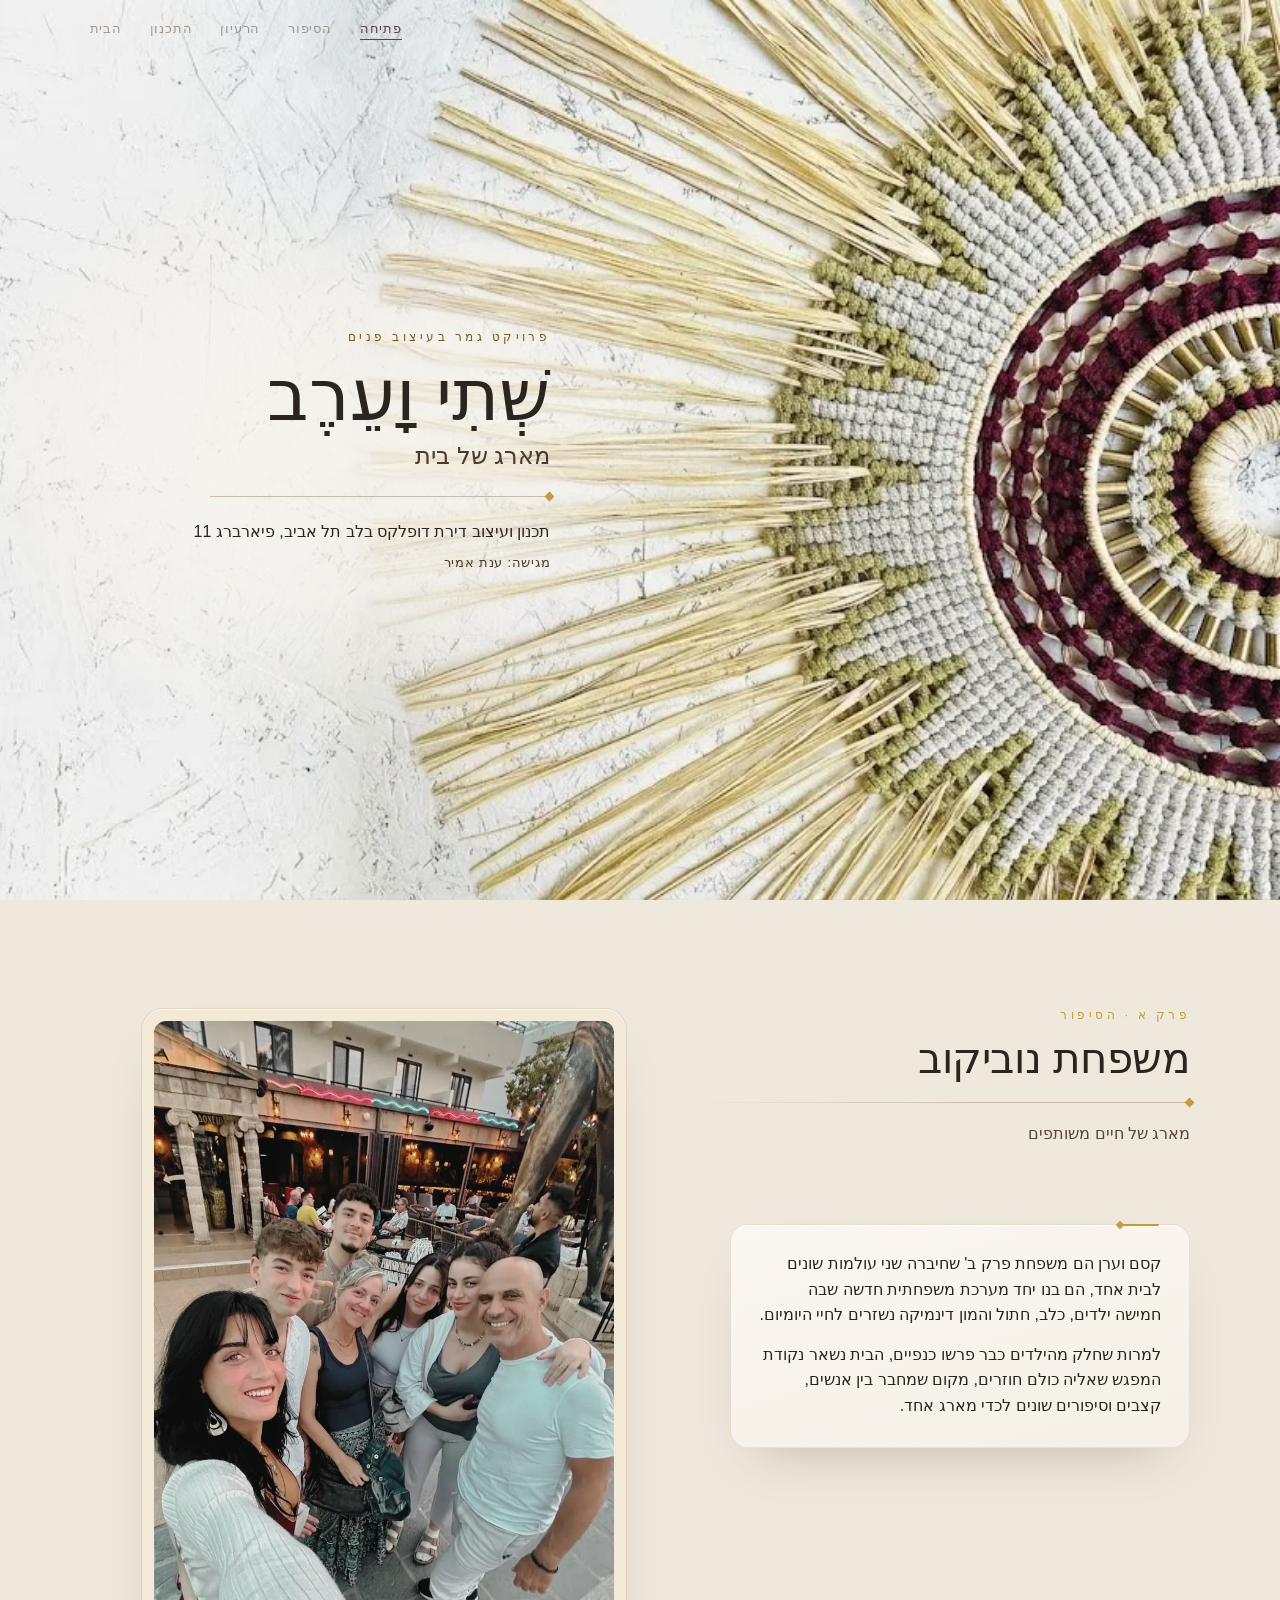
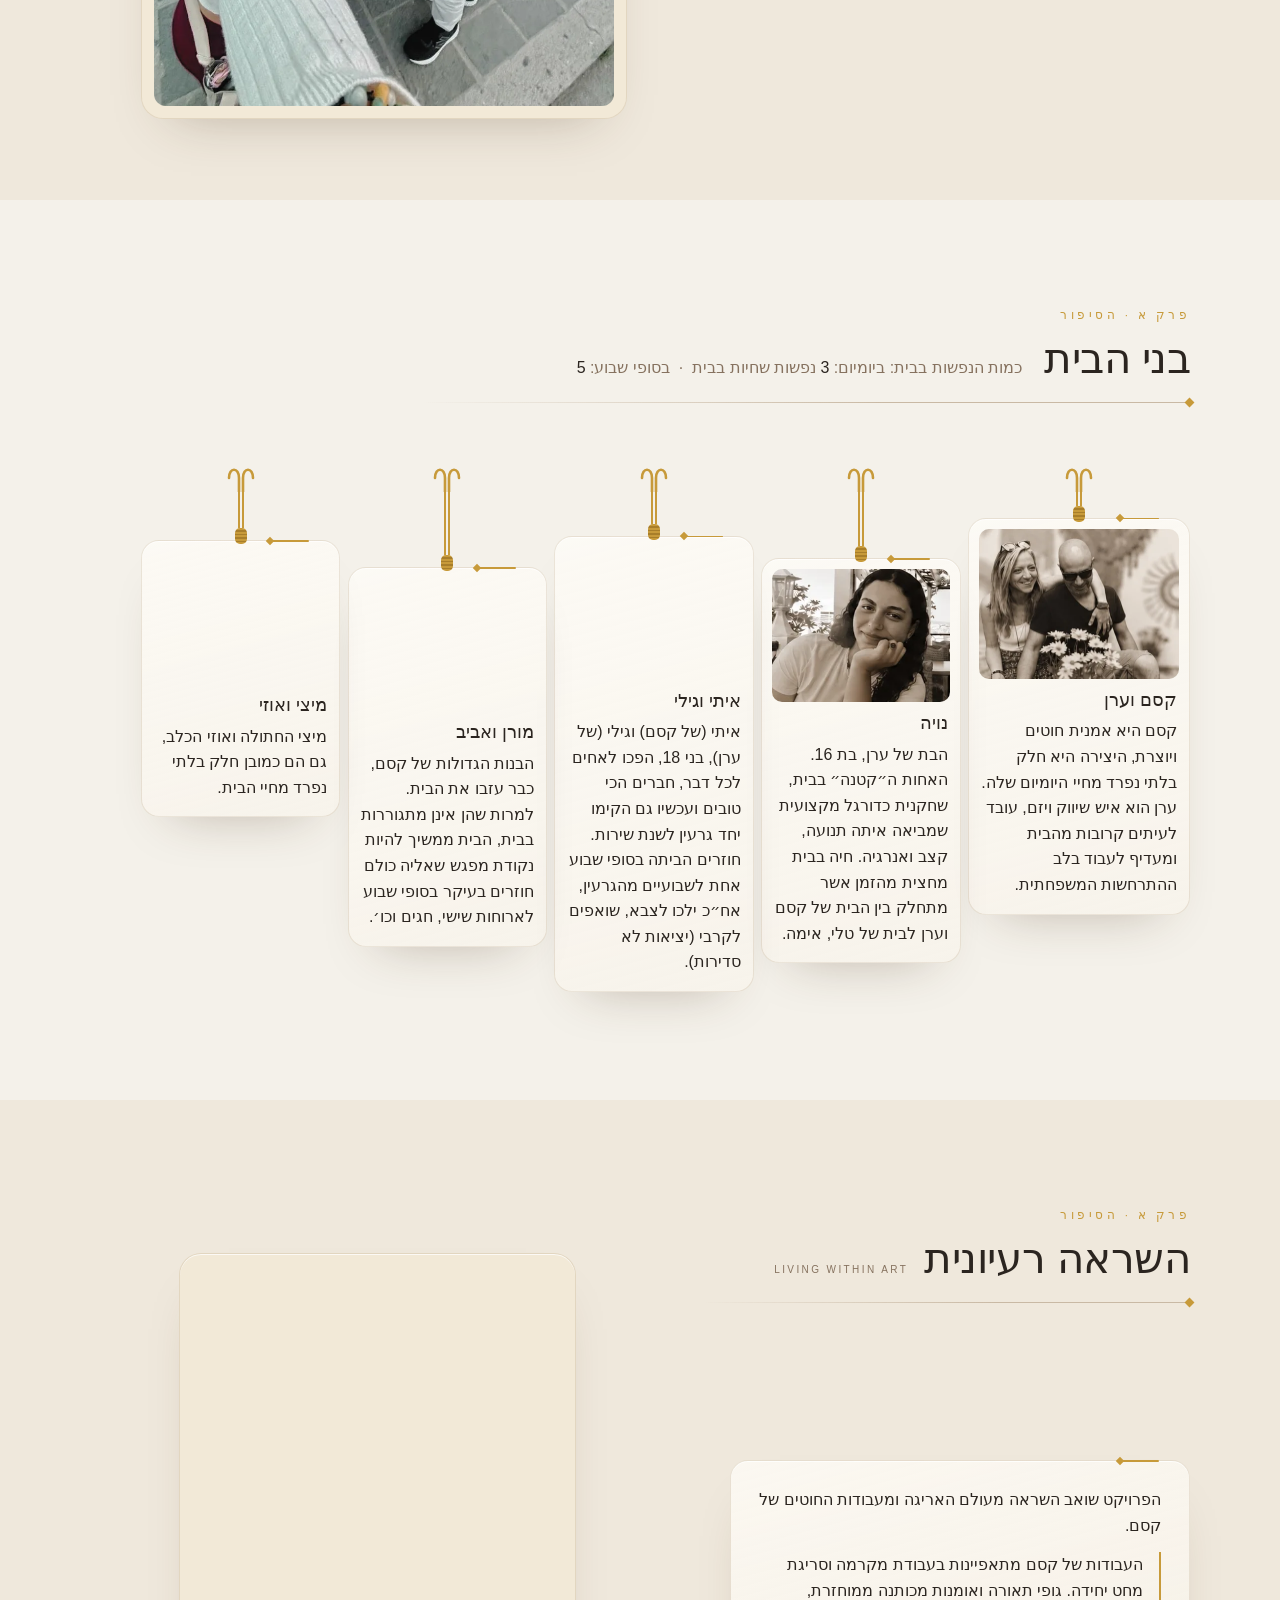
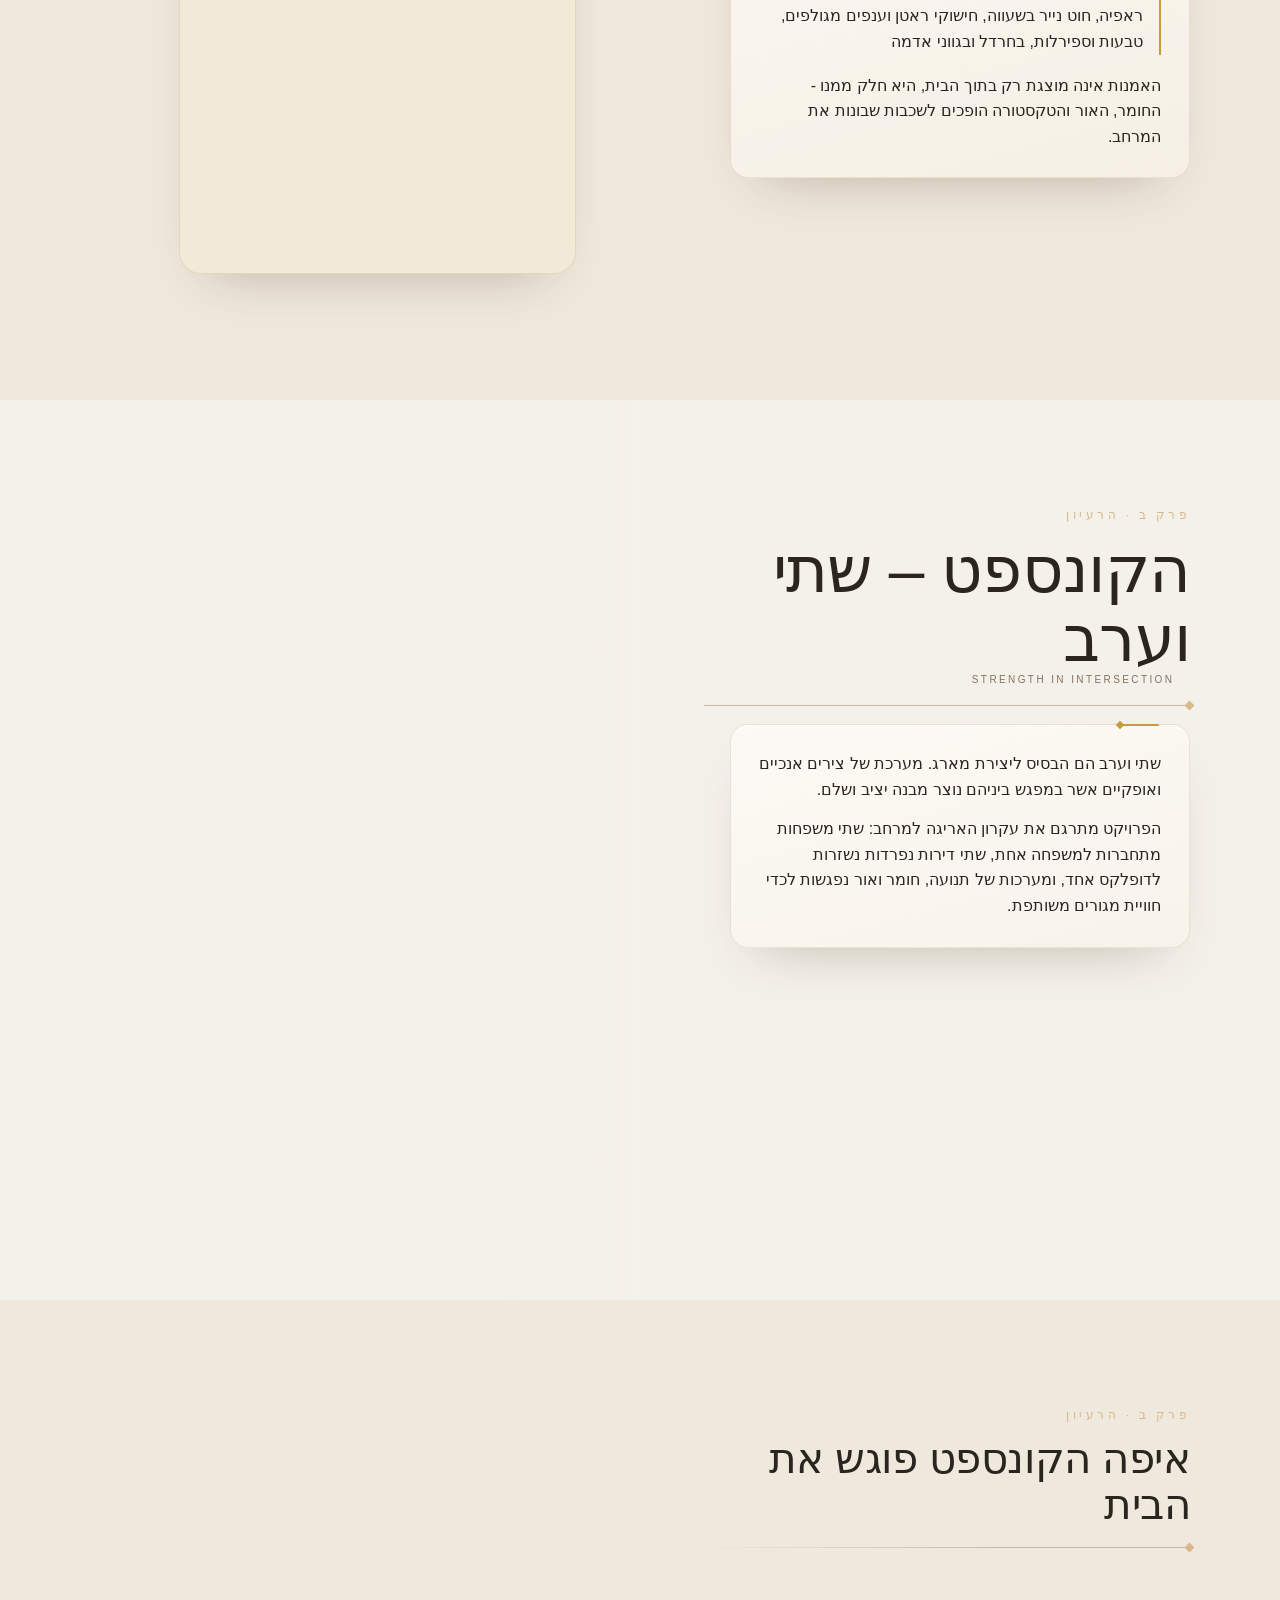
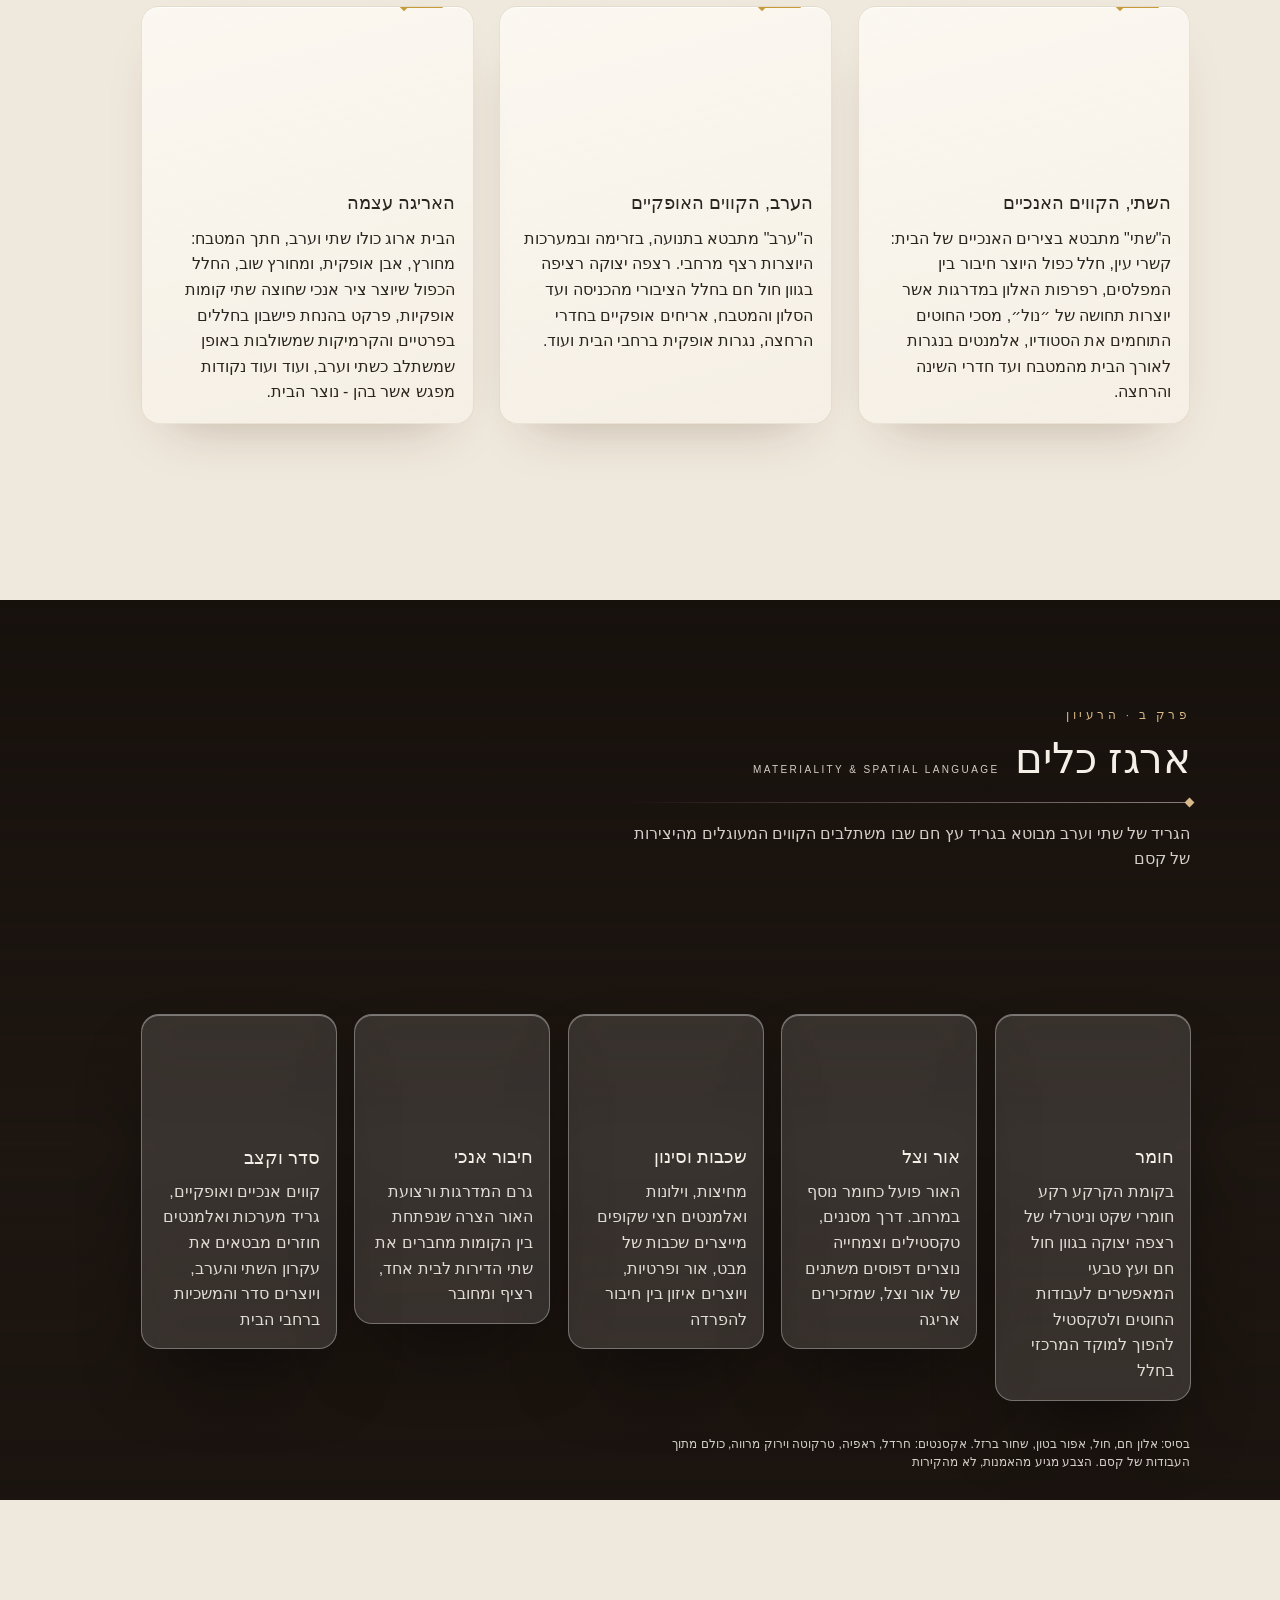
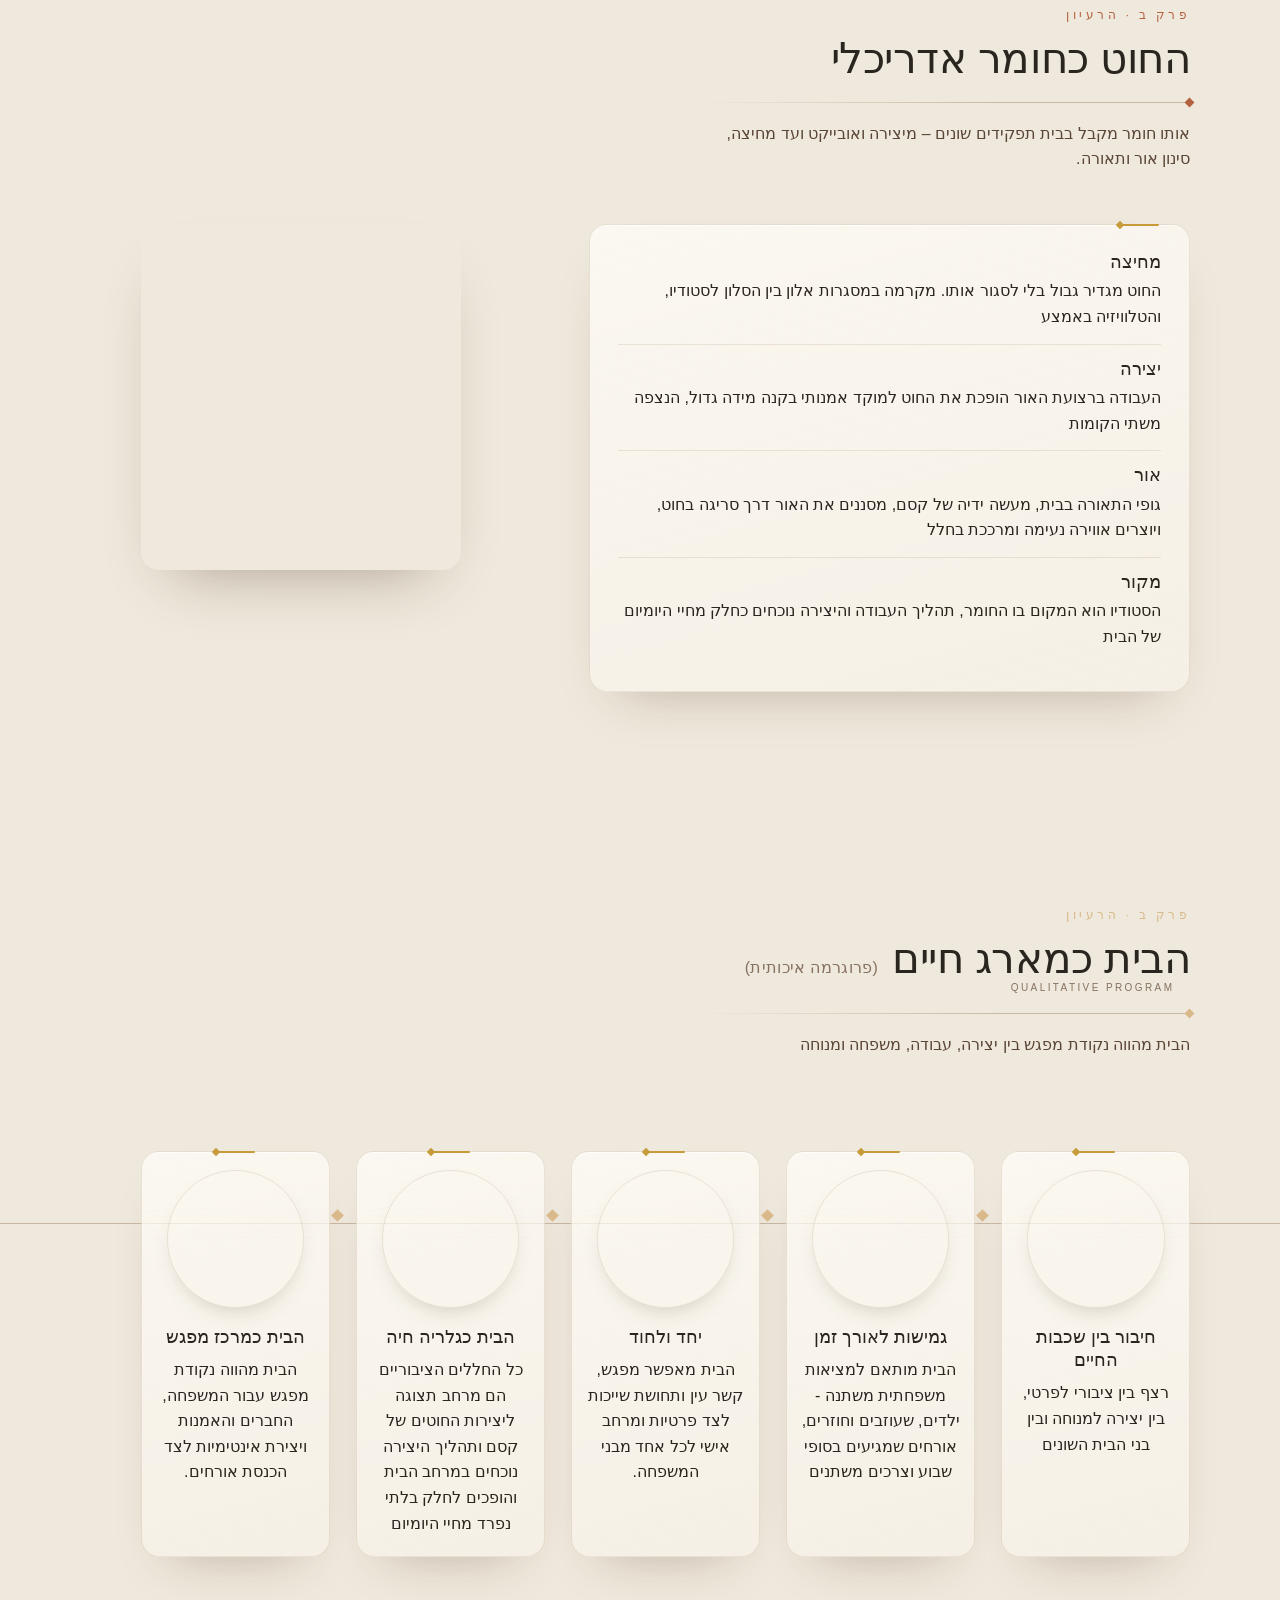
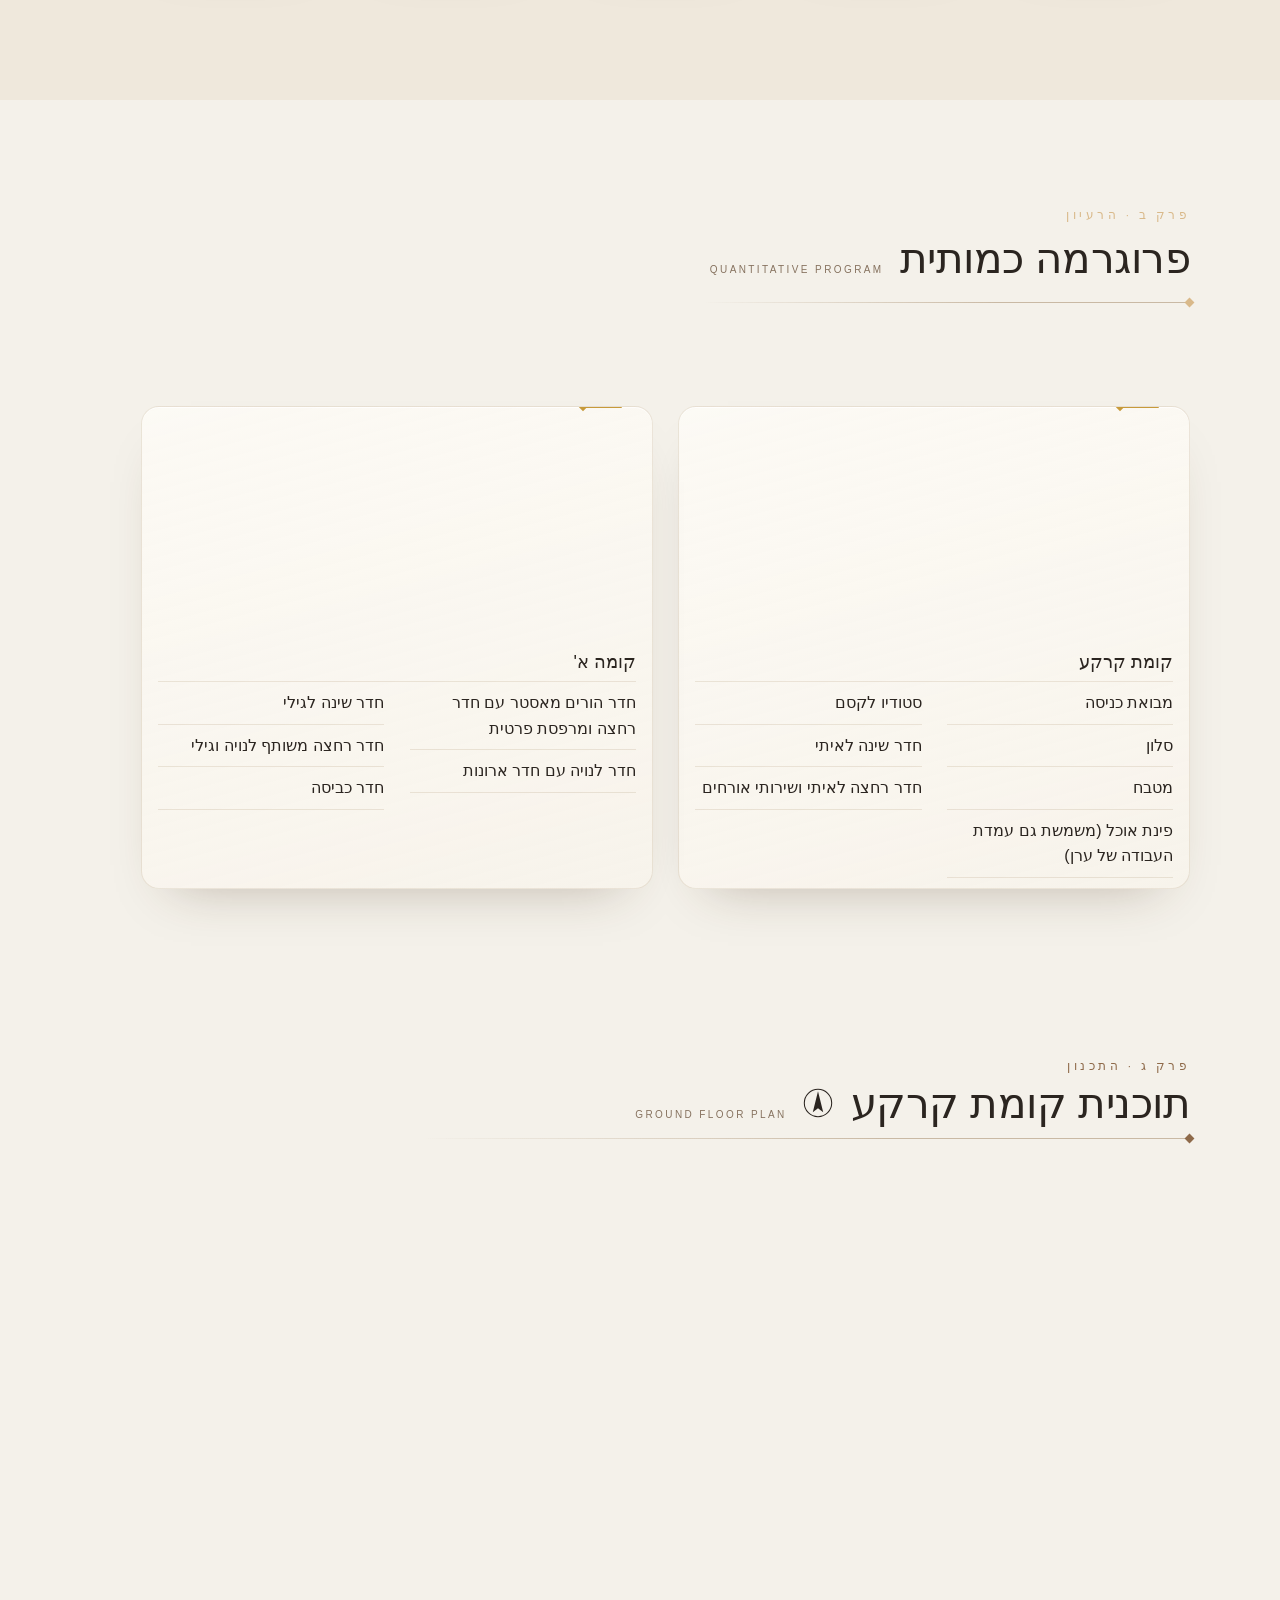
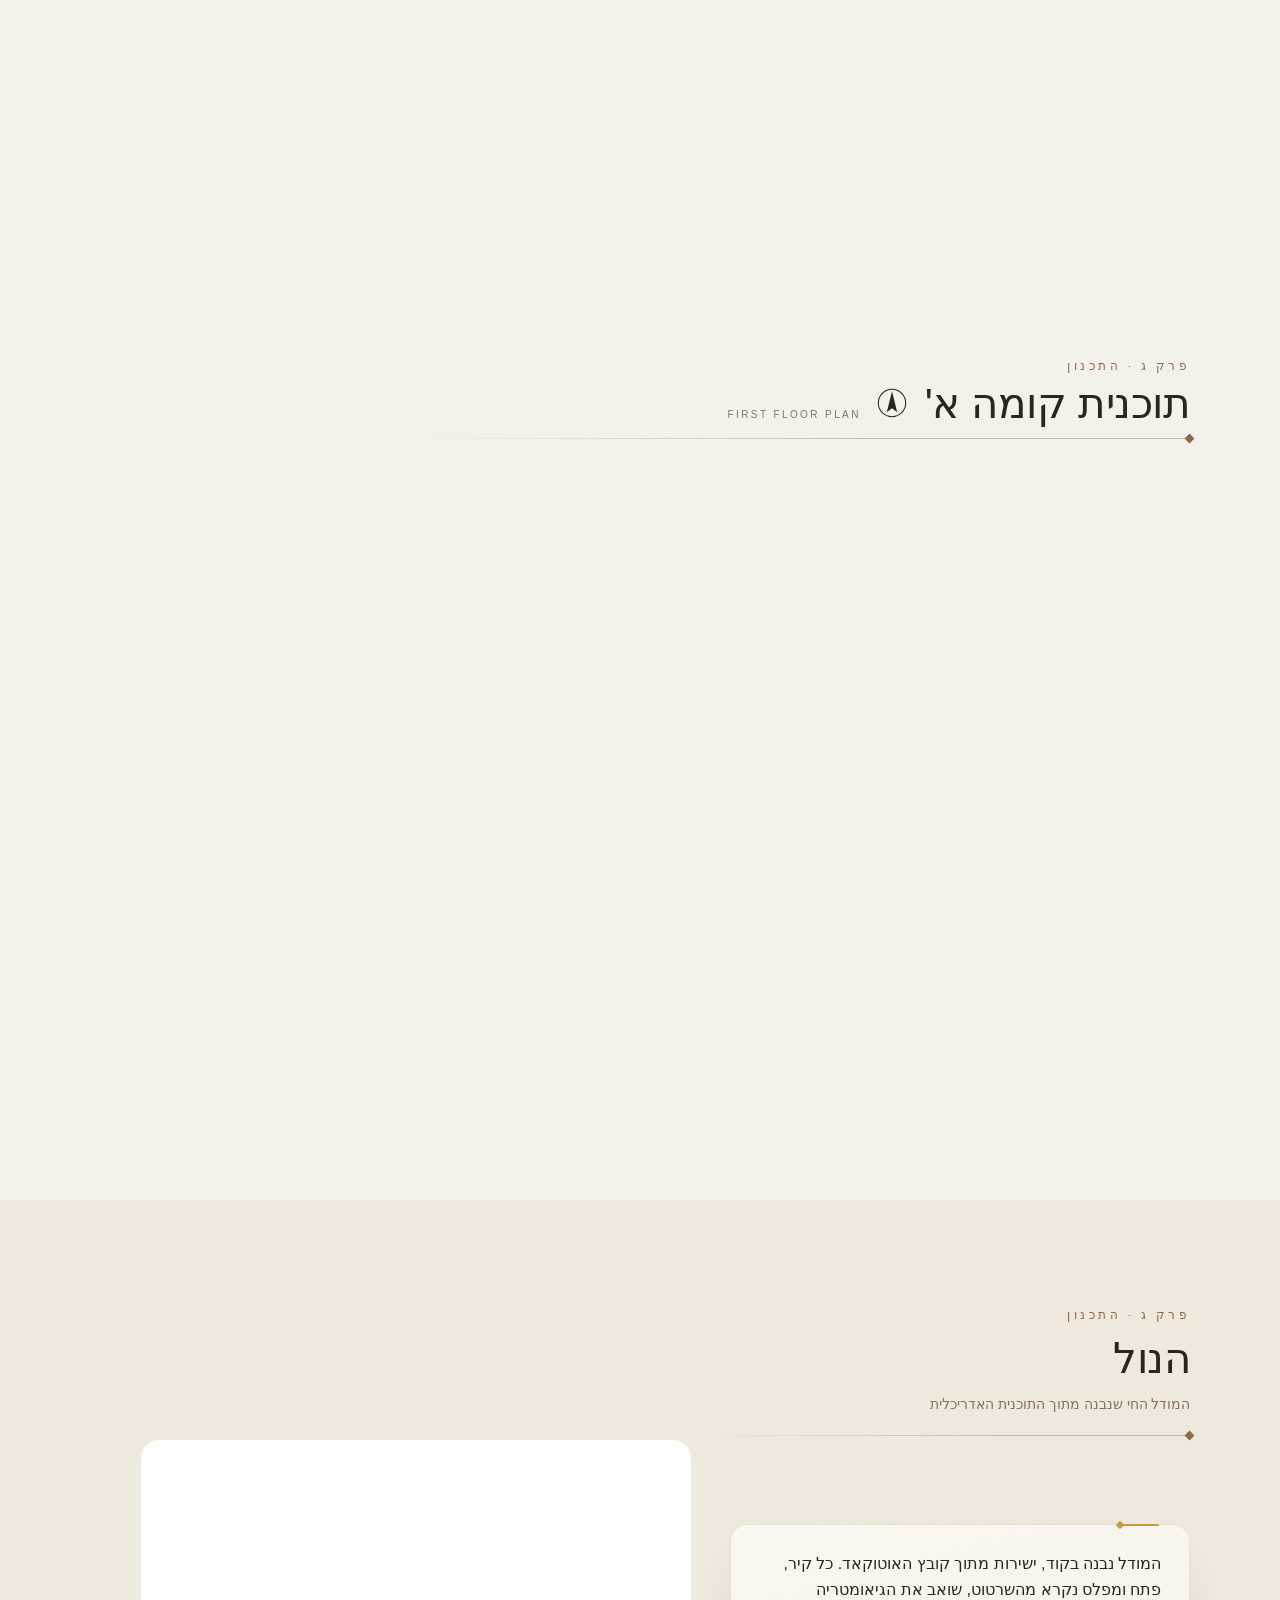
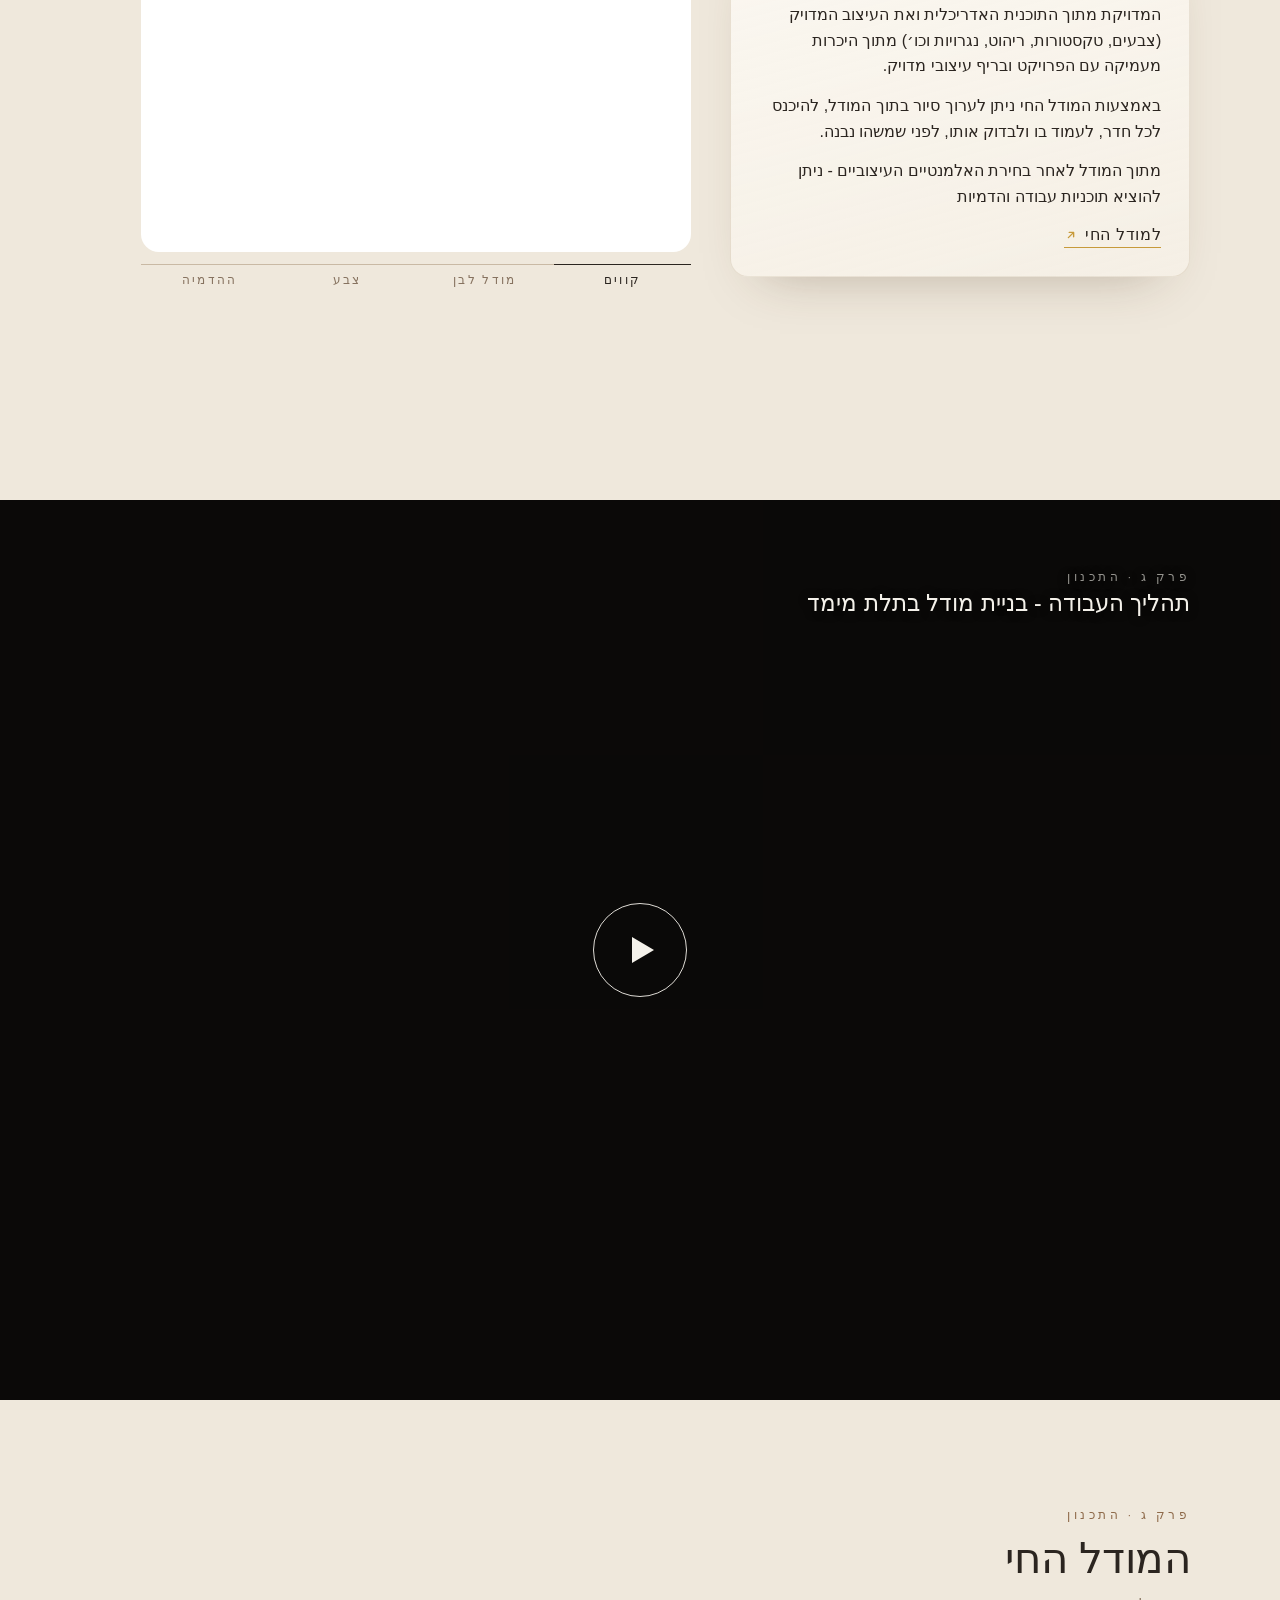
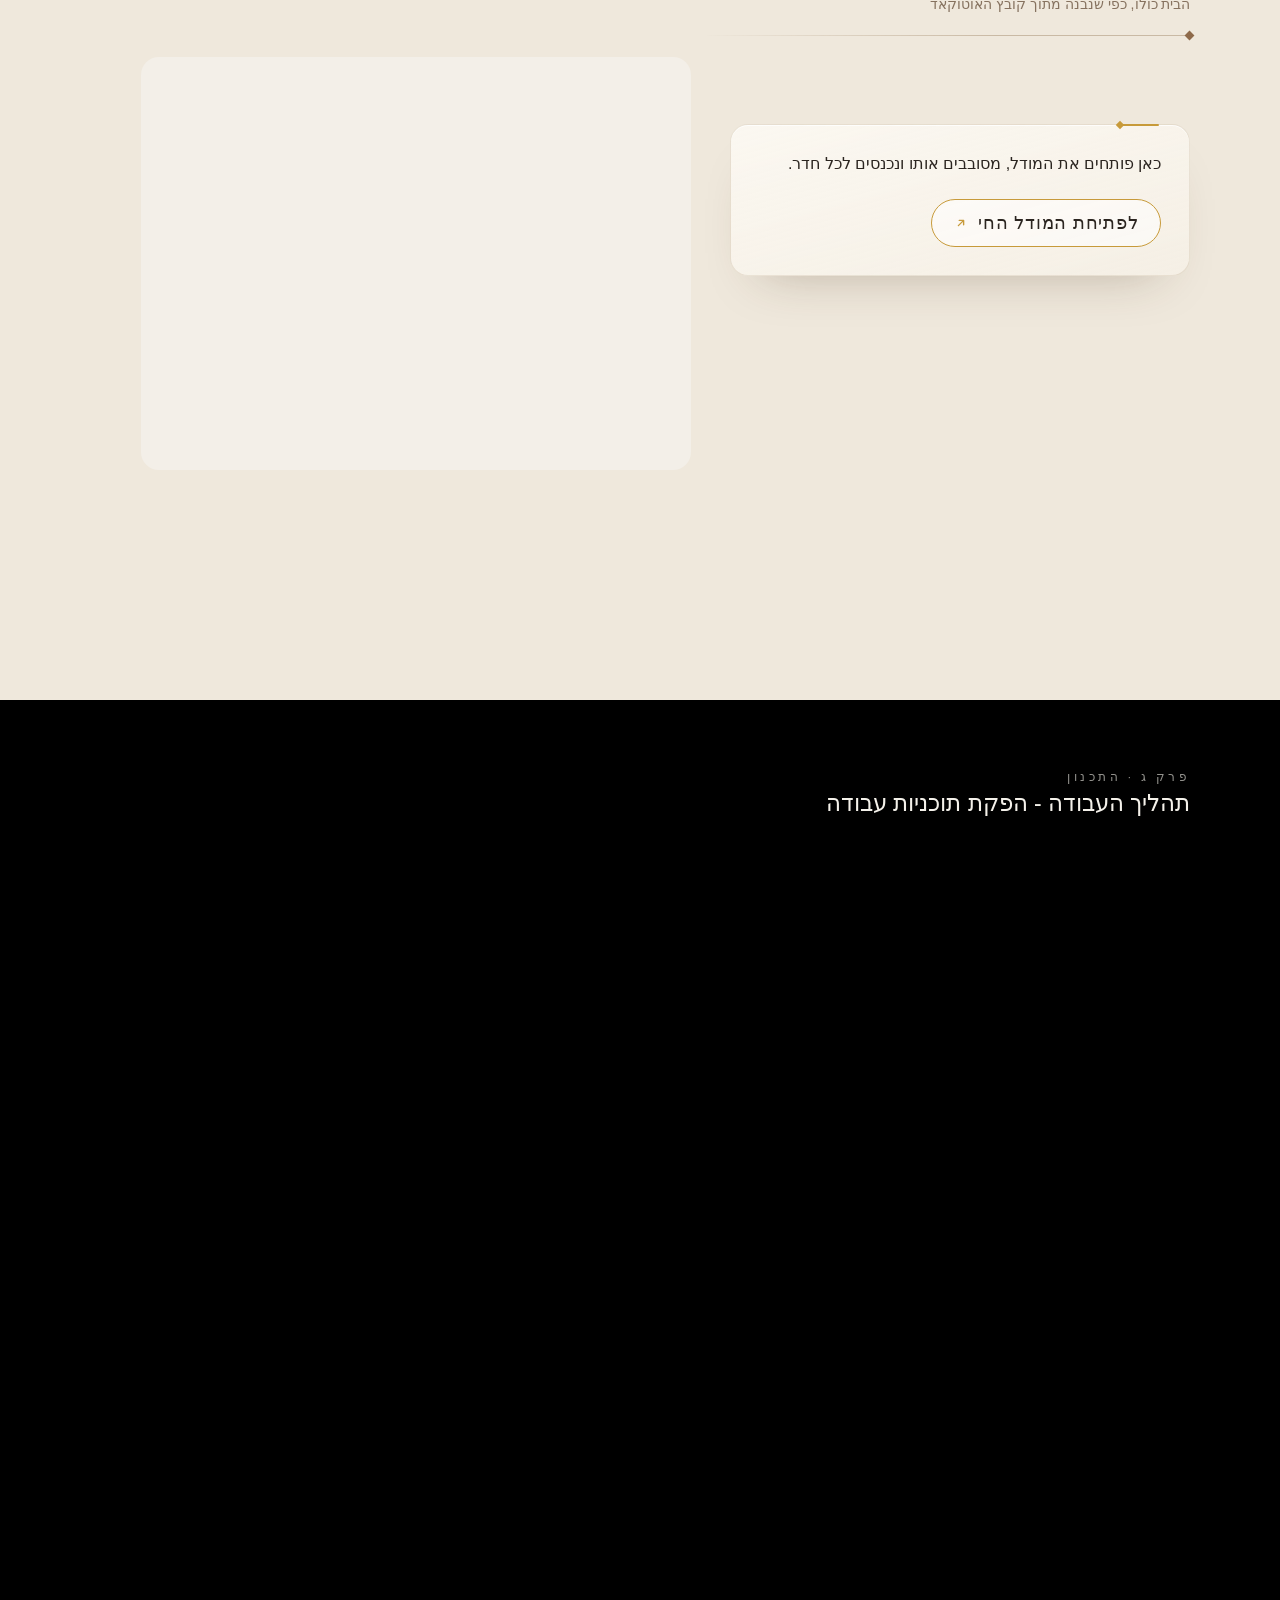
==== commit 8677d105: "16.11 ערב: גרסה א בסדר חדש, שקף המודל החי" ====
--- a/a.html
+++ b/a.html
@@ -400,6 +400,11 @@
   /* 16.11 קליקר: החתך נחשף לפני התכניות הקטנות (רק במחשב) */
   [id^="s-section"] .plan img{transition:clip-path .9s cubic-bezier(.22,.61,.36,1)}
   html.m [id^="s-section"] .plan img{clip-path:none!important;transition:none}
+  /* ===== 16.11 גרסה א: שקף המודל החי, אחרי סרטון א ===== */
+  .s-live .stage{background:#F3EFE8}
+  .s-live .mlinkp{margin-top:22px}
+  .s-live .mbtn{font-size:calc(var(--T) * 1.15);padding:12px 22px;border:1px solid #C79A3A!important;border-radius:999px;gap:10px;background:rgba(255,255,255,.55)}
+  .s-live .mbtn:hover{gap:14px;background:#fff}
   /* ===== 16.11 טלפון (html.m, עד 820 רוחב או עד 500 גובה). במחשב לא חל כלום מכאן ===== */
   html.m,html.m body{height:auto;overflow-x:hidden}
   html.m{scroll-snap-type:y proximity;-webkit-text-size-adjust:100%}
@@ -682,34 +687,45 @@
   </div>
 </div></section>
 
+
 <section class="scene s-tour s-vid" id="s-vid-a" data-ch="3" style="--acc:var(--sage)"><div class="sk">
   <div class="wrap">
     <div class="ttl"><small>פרק ג · התכנון</small>תהליך העבודה - בניית מודל בתלת מימד</div>
     <div class="vbox"><video src="media/סרטון-א-16.11.mp4" poster="media/סרטון-א-16.11.jpg" playsinline preload="metadata"></video><div class="play"><span></span></div></div>
   </div>
 </div></section>
-
-<section class="scene s-plan" id="s-section-aa" data-ch="3" style="--acc:var(--oak)"><div class="sk">
-  <div class="wrap"><header class="hd"><div class="ch rv">פרק ג · התכנון</div><h2 class="rv">חתך א-א<small>לאורך רצועת האור, מבט צפונה אל המטבח</small></h2><div class="rule rv"></div></header>
-    <div class="plan rv"><img src="media/חתכים-מצגת-15.11/חתך-א-א.png" data-split="0.7092" alt=""></div></div>
-</div></section>
-<section class="scene s-plan" id="s-section-bb" data-ch="3" style="--acc:var(--oak)"><div class="sk">
-  <div class="wrap"><header class="hd"><div class="ch rv">פרק ג · התכנון</div><h2 class="rv">חתך ב-ב<small>הכניסה ורצועת האור, מבט דרומה</small></h2><div class="rule rv"></div><div class="nums rv">2.82 · 5.99 · 1.38</div><p class="small rv">השתי, הציר האנכי: גרם המדרגות, ורצועת אור צרה בגובה 5.99 מטר שנפתחת בין הקומות בכניסה לבית. על הקיר שבתוכה עבודת חוטים אחת של קסם, הנקראת משתי הקומות</p><p class="small rv">הניגוד מכוון: רגע אחד גבוה, צר ודרמטי שמכריז על הבית, ולידו מרחב נמוך ורחב שבו באמת חיים</p></header>
-    <div class="plan rv"><img src="media/חתכים-מצגת-15.11/חתך-ב-ב.png" data-split="0.7091" alt=""></div></div>
-</div></section>
-<section class="scene s-plan" id="s-section-cc" data-ch="3" style="--acc:var(--oak)"><div class="sk">
-  <div class="wrap"><header class="hd"><div class="ch rv">פרק ג · התכנון</div><h2 class="rv">חתך ג-ג<small>דרך העמוד והמרפסת, מבט מערבה</small></h2><div class="rule rv"></div></header>
-    <div class="plan rv"><img src="media/חתכים-מצגת-15.11/חתך-ג-ג.png" data-split="0.7057" alt=""></div></div>
-</div></section>
-<section class="scene s-plan" id="s-section-dd" data-ch="3" style="--acc:var(--oak)"><div class="sk">
-  <div class="wrap"><header class="hd"><div class="ch rv">פרק ג · התכנון</div><h2 class="rv">חתך ד-ד</h2><div class="rule rv"></div></header>
-    <div class="plan rv"><img src="media/חתכים-מצגת-15.11/חתך-ד-ד.png" data-split="0.7099" alt=""></div></div>
-</div></section>
+<section class="scene s-loom s-live alt" id="s-live" data-ch="3" style="--acc:var(--oak)"><div class="sk">
+  <div class="wrap">
+    <header class="hd"><div class="ch rv">פרק ג · התכנון</div><h2 class="rv">המודל החי<small>הבית כולו, כפי שנבנה מתוך קובץ האוטוקאד</small></h2><div class="rule rv"></div></header>
+    <div class="txt glass">
+      <p class="body rv">כאן פותחים את המודל, מסובבים אותו ונכנסים לכל חדר.</p>
+      <p class="mlinkp rv"><a class="mlink mbtn" href="model.html" target="_blank" tabindex="-1" rel="noopener">לפתיחת המודל החי<svg viewBox="0 0 16 16" aria-hidden="true"><path d="M5 11L11 5M6 5h5v5"/></svg></a></p>
+    </div>
+    <figure class="media loomfig rv"><div class="stage"><img src="media/מודל-חי/מודל-חי-מבחוץ.webp" alt="המודל החי מבחוץ"></div></figure>
+  </div>
+</div></section>
+
 <section class="scene s-tour s-vid" id="s-vid-b" data-ch="3" style="--acc:var(--sage)"><div class="sk">
   <div class="wrap">
     <div class="ttl"><small>פרק ג · התכנון</small>תהליך העבודה - הפקת תוכניות עבודה</div>
     <div class="vbox"><video src="media/סרטון-ב-16.11.mp4" poster="media/סרטון-ב-16.11.jpg" playsinline preload="metadata"></video><div class="play"><span></span></div></div>
   </div>
+</div></section>
+<section class="scene s-plan" id="s-section-aa" data-ch="3" style="--acc:var(--oak)"><div class="sk">
+  <div class="wrap"><header class="hd"><div class="ch rv">פרק ג · התכנון</div><h2 class="rv">חתך א-א<small>לאורך רצועת האור, מבט צפונה אל המטבח</small></h2><div class="rule rv"></div></header>
+    <div class="plan rv"><img src="media/חתכים-מצגת-15.11/חתך-א-א.png" data-split="0.7092" alt=""></div></div>
+</div></section>
+<section class="scene s-plan" id="s-section-bb" data-ch="3" style="--acc:var(--oak)"><div class="sk">
+  <div class="wrap"><header class="hd"><div class="ch rv">פרק ג · התכנון</div><h2 class="rv">חתך ב-ב<small>הכניסה ורצועת האור, מבט דרומה</small></h2><div class="rule rv"></div><div class="nums rv">2.82 · 5.99 · 1.38</div><p class="small rv">השתי, הציר האנכי: גרם המדרגות, ורצועת אור צרה בגובה 5.99 מטר שנפתחת בין הקומות בכניסה לבית. על הקיר שבתוכה עבודת חוטים אחת של קסם, הנקראת משתי הקומות</p><p class="small rv">הניגוד מכוון: רגע אחד גבוה, צר ודרמטי שמכריז על הבית, ולידו מרחב נמוך ורחב שבו באמת חיים</p></header>
+    <div class="plan rv"><img src="media/חתכים-מצגת-15.11/חתך-ב-ב.png" data-split="0.7091" alt=""></div></div>
+</div></section>
+<section class="scene s-plan" id="s-section-cc" data-ch="3" style="--acc:var(--oak)"><div class="sk">
+  <div class="wrap"><header class="hd"><div class="ch rv">פרק ג · התכנון</div><h2 class="rv">חתך ג-ג<small>דרך העמוד והמרפסת, מבט מערבה</small></h2><div class="rule rv"></div></header>
+    <div class="plan rv"><img src="media/חתכים-מצגת-15.11/חתך-ג-ג.png" data-split="0.7057" alt=""></div></div>
+</div></section>
+<section class="scene s-plan" id="s-section-dd" data-ch="3" style="--acc:var(--oak)"><div class="sk">
+  <div class="wrap"><header class="hd"><div class="ch rv">פרק ג · התכנון</div><h2 class="rv">חתך ד-ד</h2><div class="rule rv"></div></header>
+    <div class="plan rv"><img src="media/חתכים-מצגת-15.11/חתך-ד-ד.png" data-split="0.7099" alt=""></div></div>
 </div></section>
 
 <section class="scene s-mat" id="s-mat" data-ch="4" style="--acc:var(--oak)"><div class="sk">
@@ -982,11 +998,12 @@
   { x: 0.035, tip: 0.36, s: 0.80 },  // s-plan-f1
   { x: 0.060, tip: 0.62, s: 0.90 },  // s-loom
   { x: 0.040, tip: 0.50, s: 0.85 },  // s-vid-a
+  { x: 0.060, tip: 0.62, s: 0.90 },  // s-live
+  { x: 0.040, tip: 0.50, s: 0.85 },  // s-vid-b
   { x: 0.045, tip: 0.42, s: 0.85 },  // s-section-aa
   { x: 0.045, tip: 0.42, s: 0.85 },  // s-section-bb
   { x: 0.045, tip: 0.42, s: 0.85 },  // s-section-cc
   { x: 0.045, tip: 0.42, s: 0.85 },  // s-section-dd
-  { x: 0.040, tip: 0.50, s: 0.85 },  // s-vid-b
   { x: 0.045, tip: 0.42, s: 0.85 },  // s-mat
   { x: 0.040, tip: 0.50, s: 0.85 },  // s-tour
   { x: 0.500, tip: 0.46, s: 1.00 },  // s-end
@@ -1220,7 +1237,8 @@
   's-thread': { kind: 'frame', sel: '.media' },
   // ענת 15.11: מסגרת עליונה. בתוכנית הראשונה למעלה ויורד בקצה השמאלי, בבאה ממשיך מהפינה השמאלית העליונה ימינה ויורד בקצה הימני
   's-plan-gf':{ kind: 'topL', sel: 'h2', rule: true }, 's-plan-f1':{ kind: 'topR', sel: 'h2', rule: true },
-  's-loom':   { kind: 'frame', sel: '.stage', sel2: '#steps' },   // ענת 15.11: מתחת לשורת הכיתוב
+  's-loom':   { kind: 'frame', sel: '.stage', sel2: '#steps' },
+  's-live':   { kind: 'frame', sel: '.stage' },   // ענת 15.11: מתחת לשורת הכיתוב
   // ענת 15.11 ערב: בחתכים החוט "קצת מפריע". רק עובר מלמעלה למטה בשוליים השמאליים, רחוק מהכותרת, וכל חתך ממשיך בדיוק מהקודם
   's-section-aa':{ kind: 'side' }, 's-section-bb':{ kind: 'side' },
   's-section-cc':{ kind: 'side' }, 's-section-dd':{ kind: 'side' },
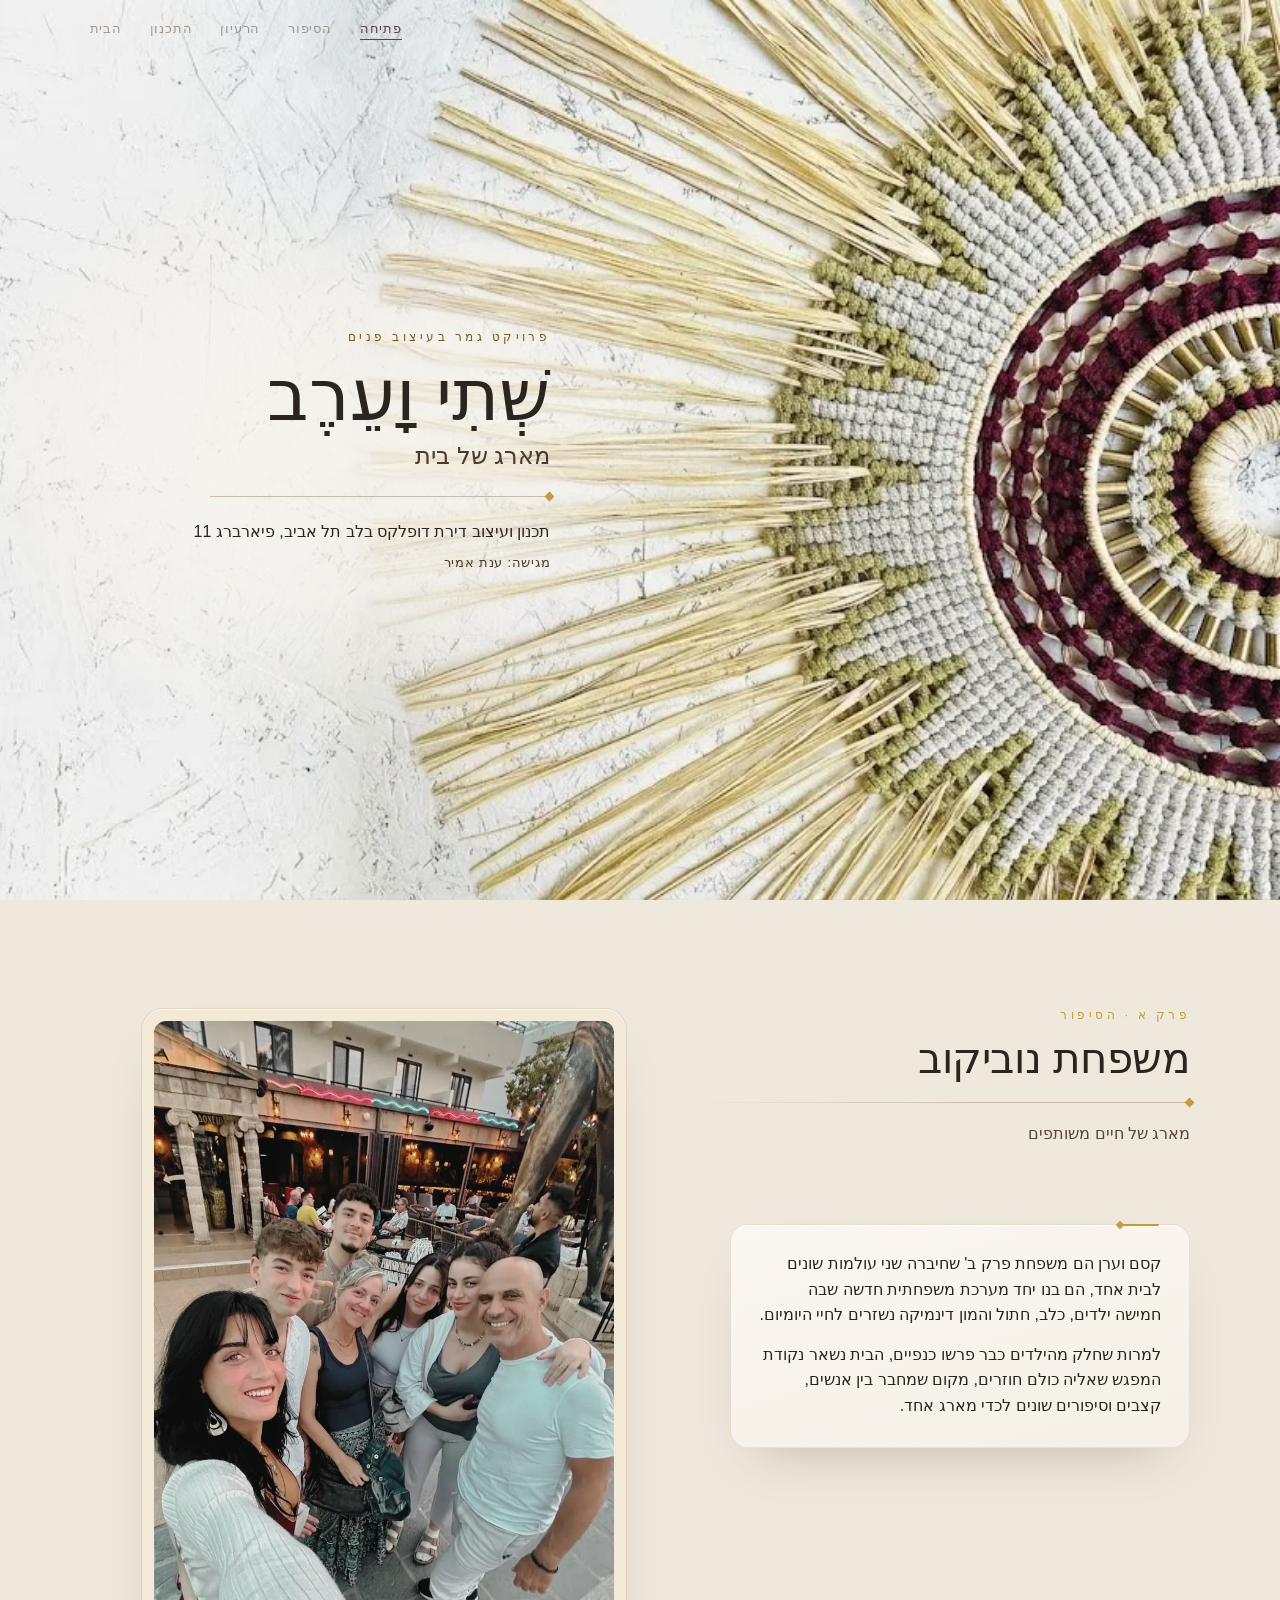
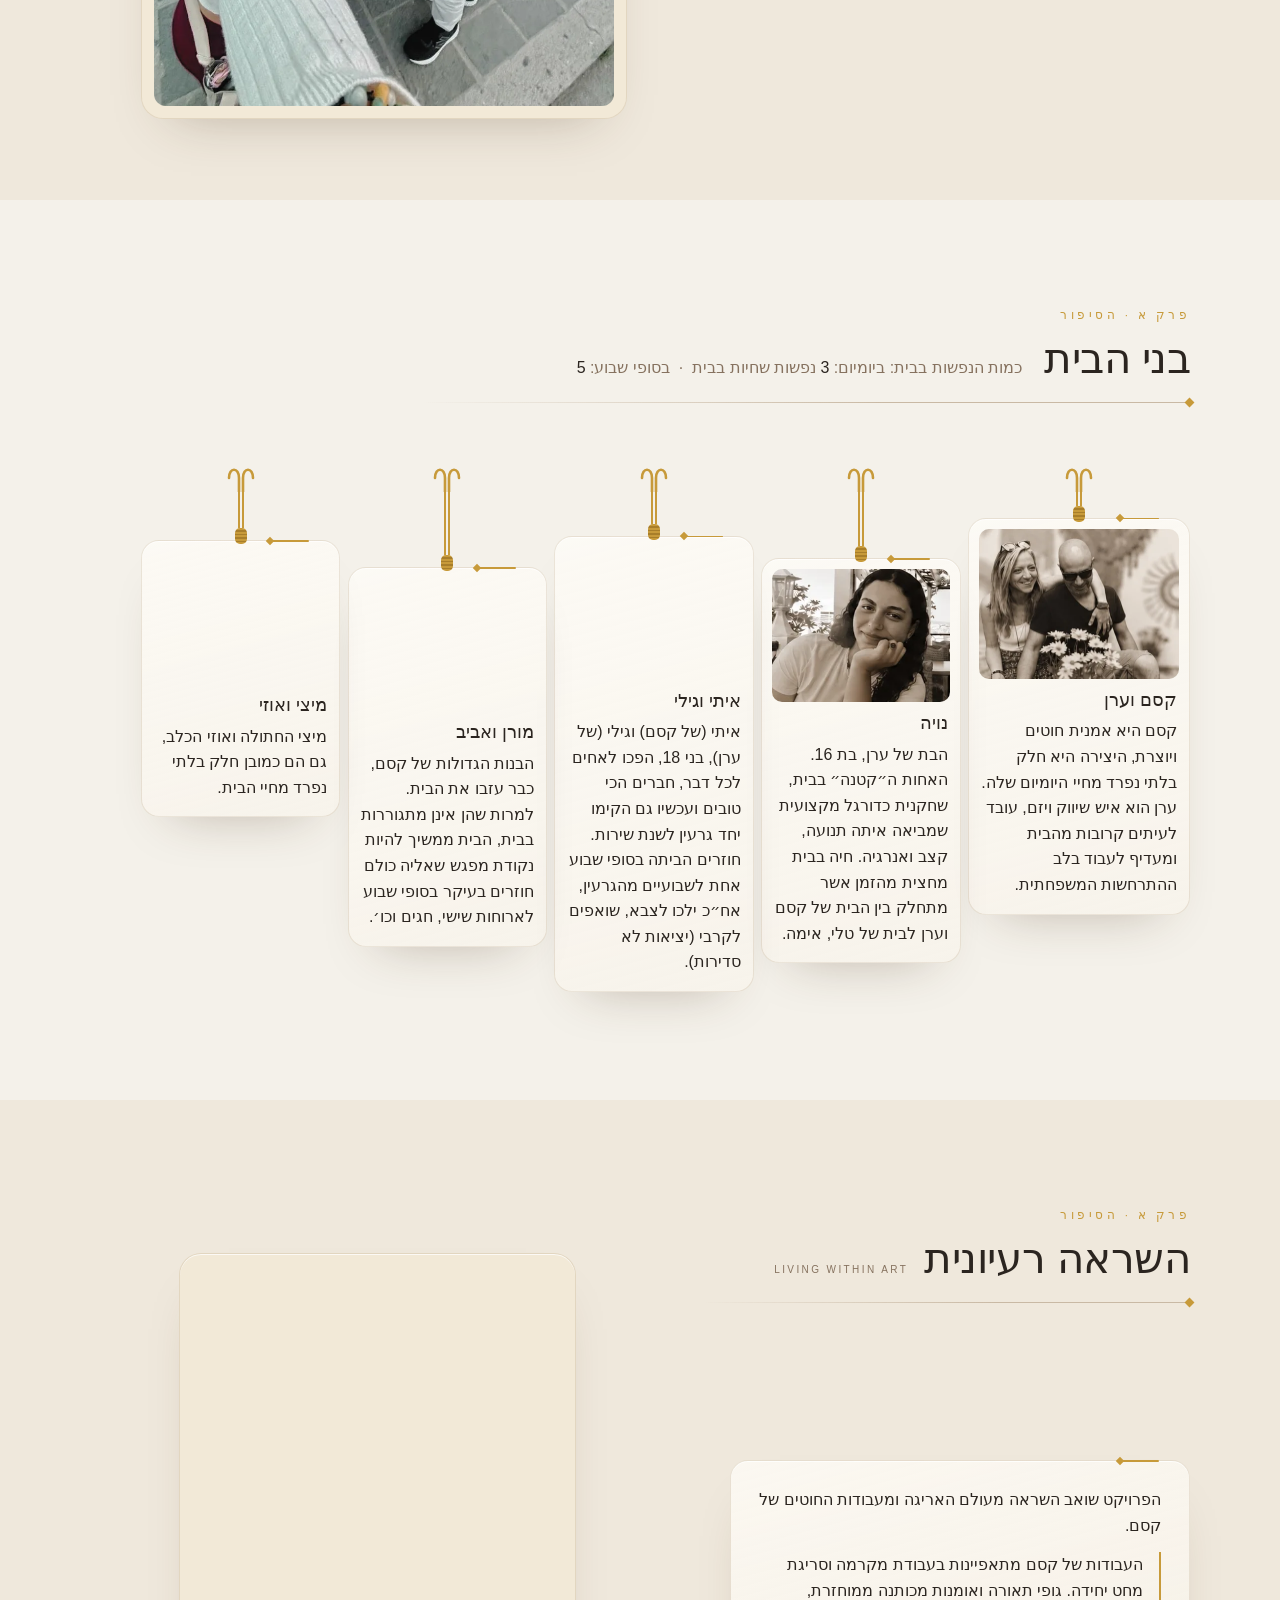
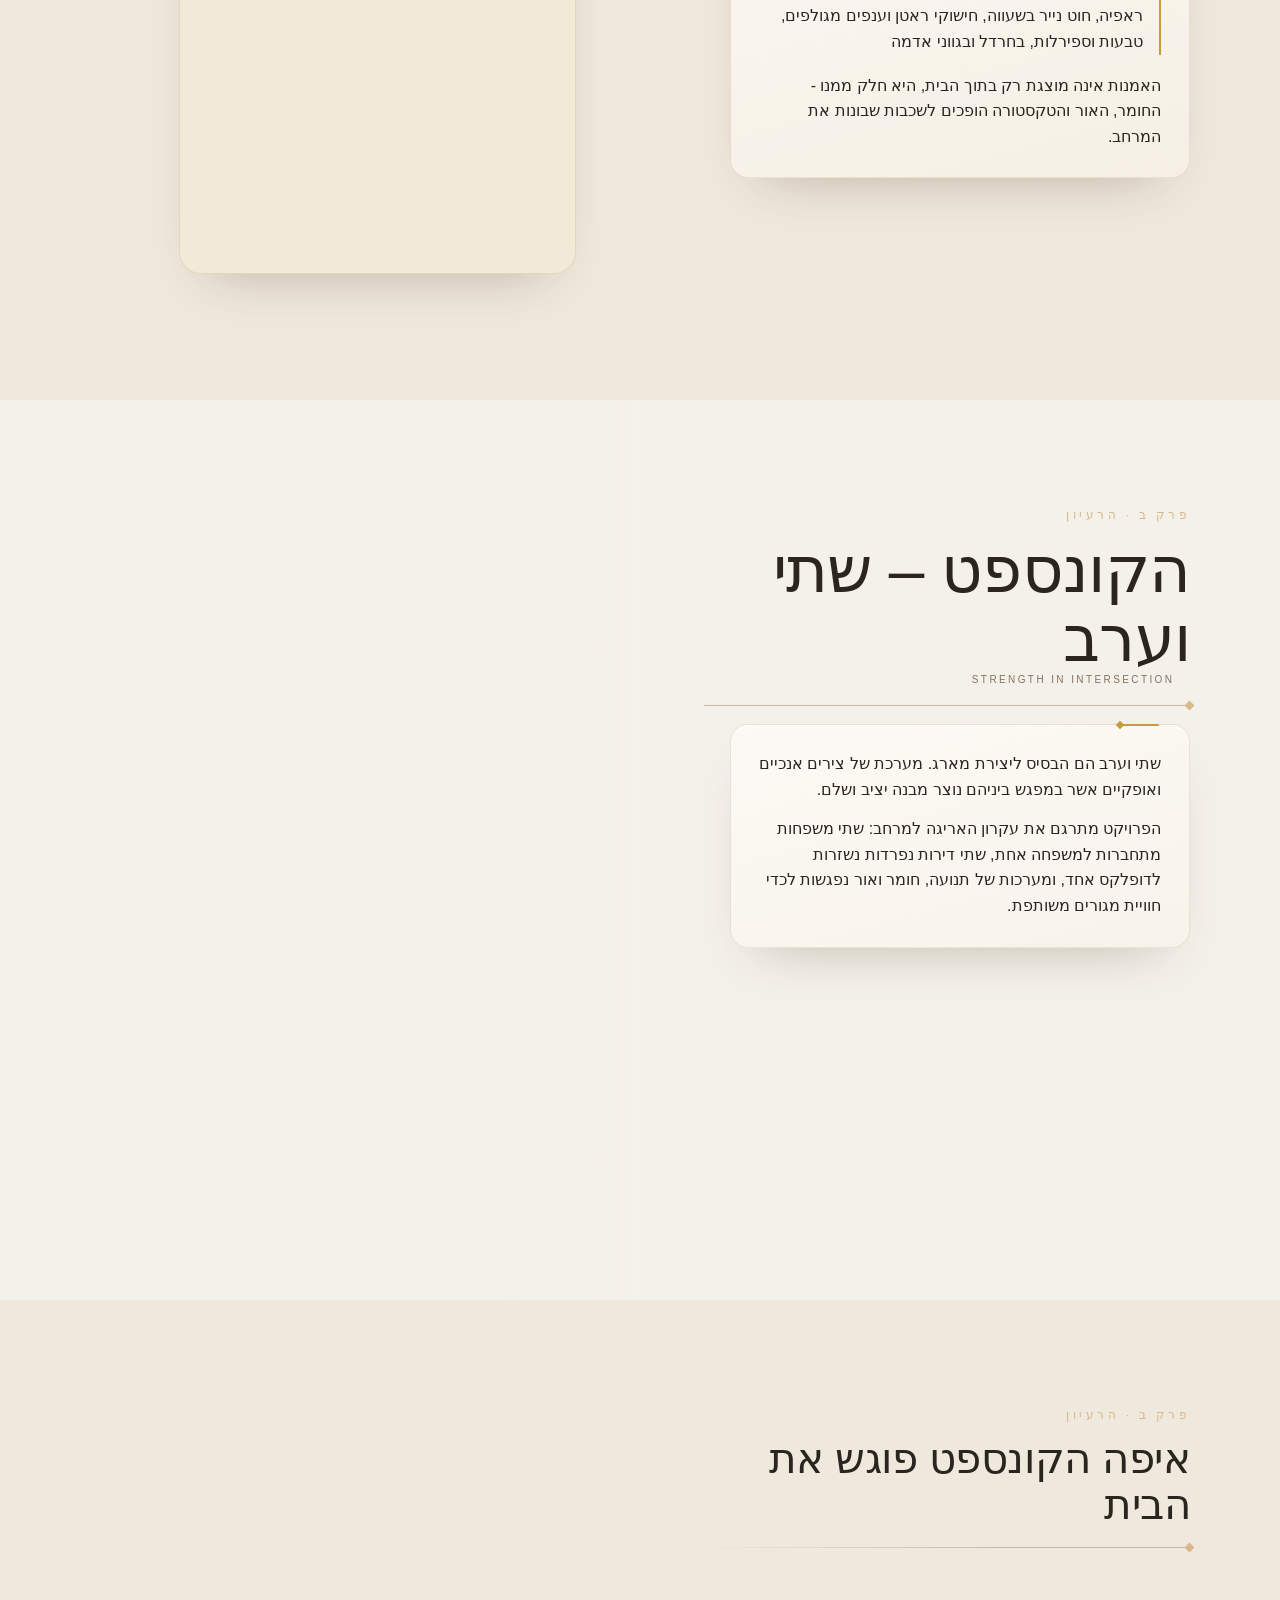
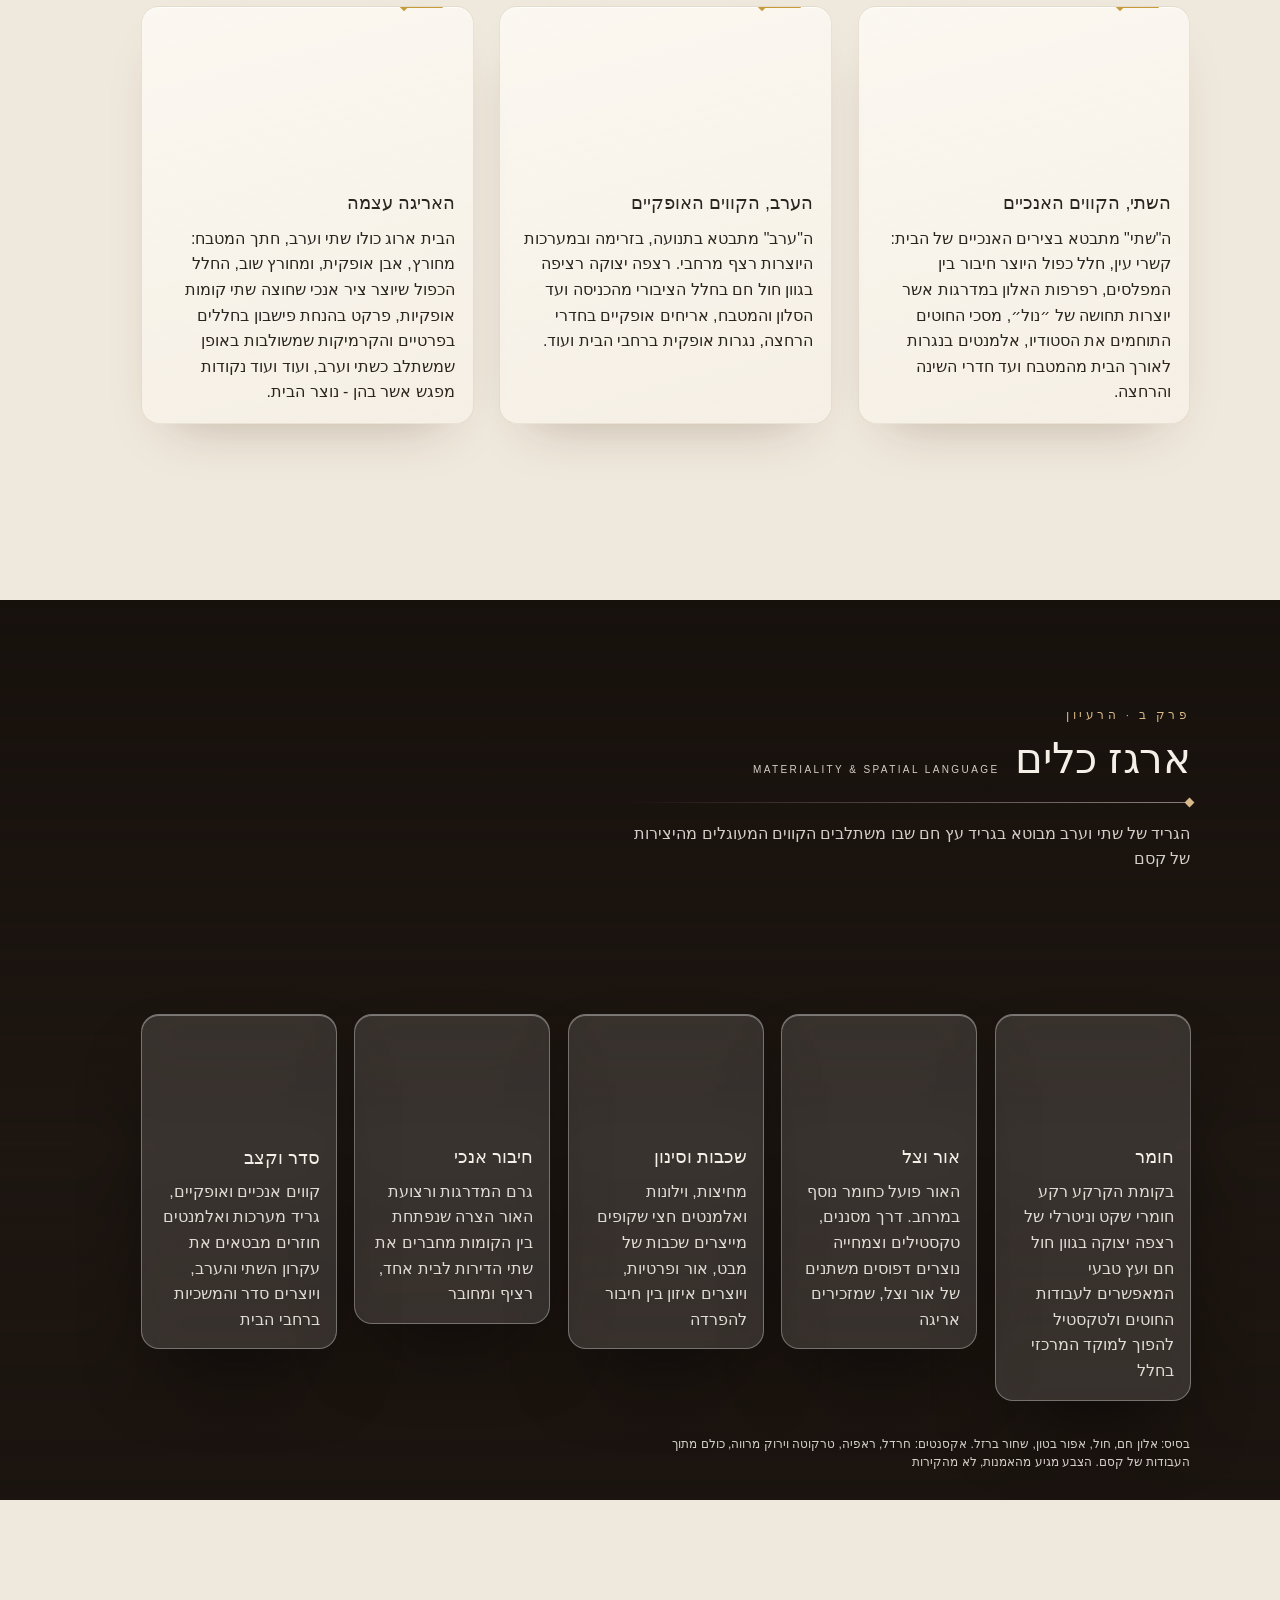
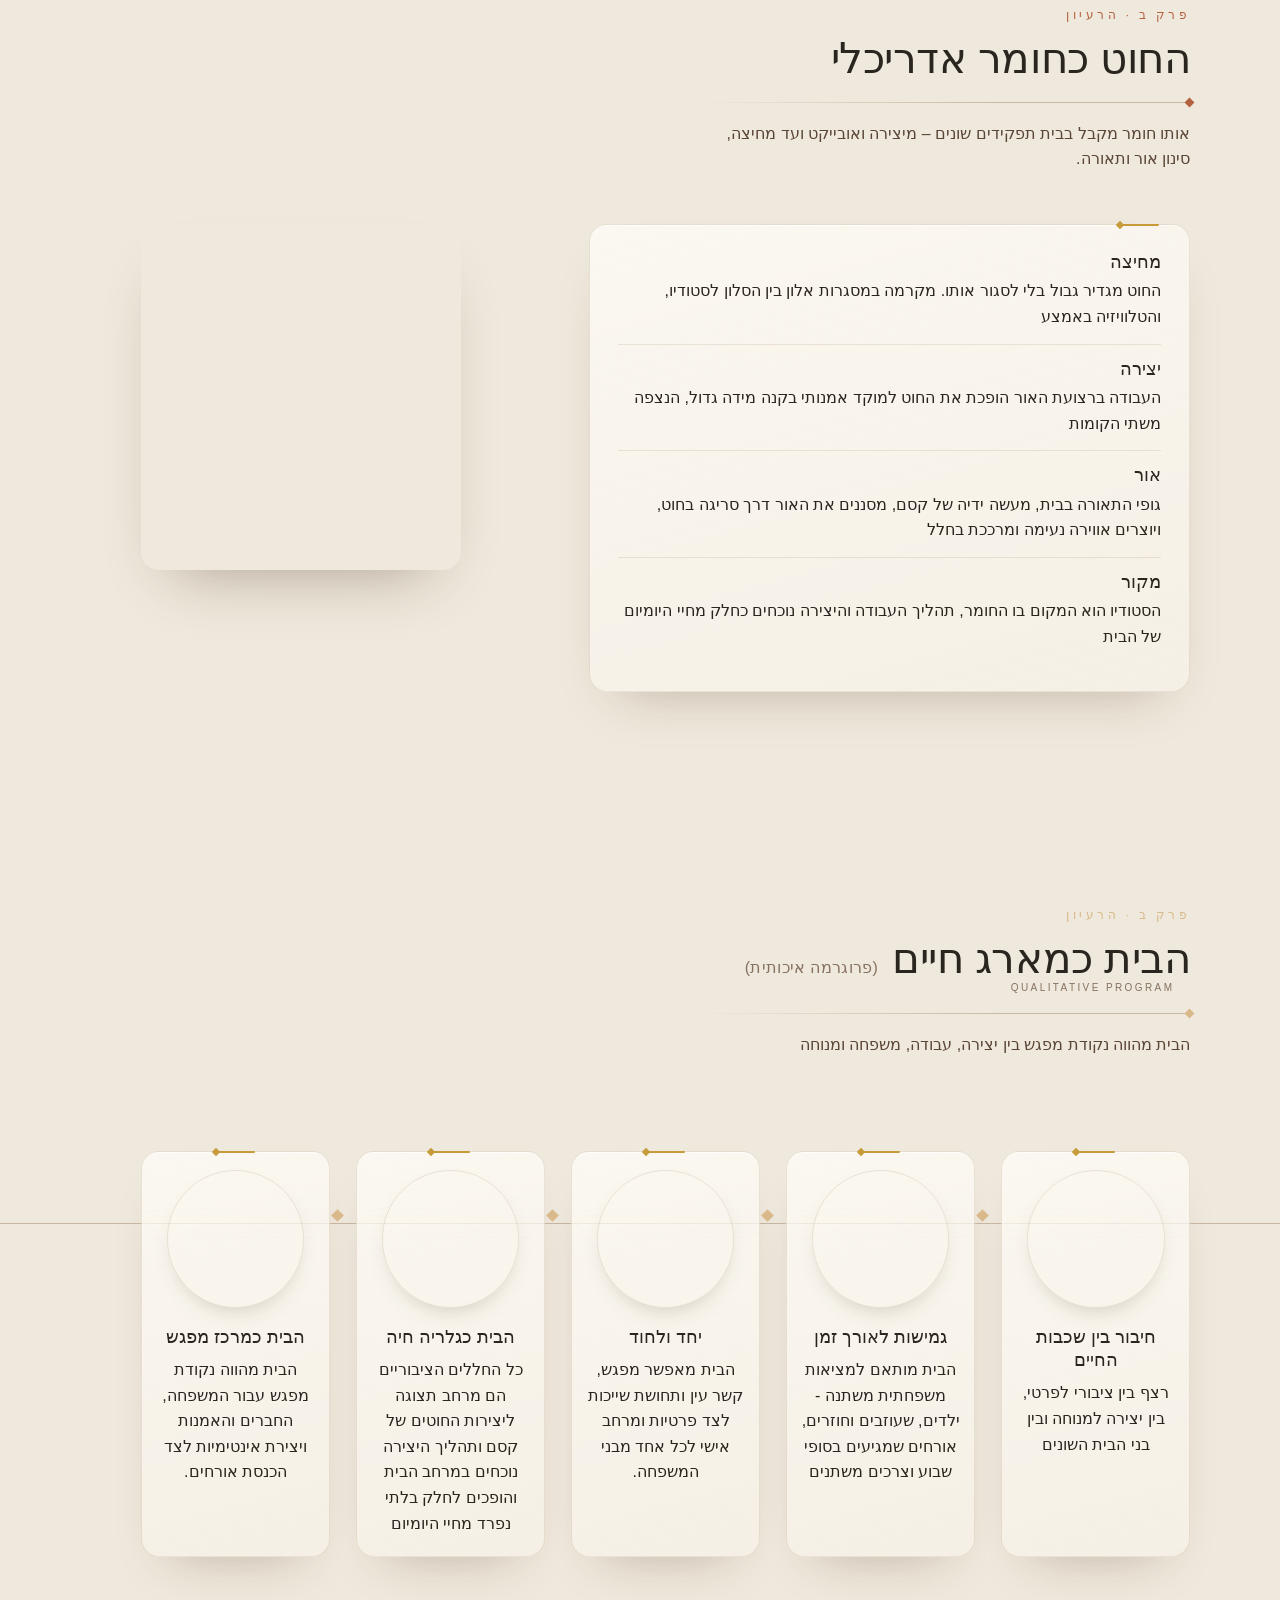
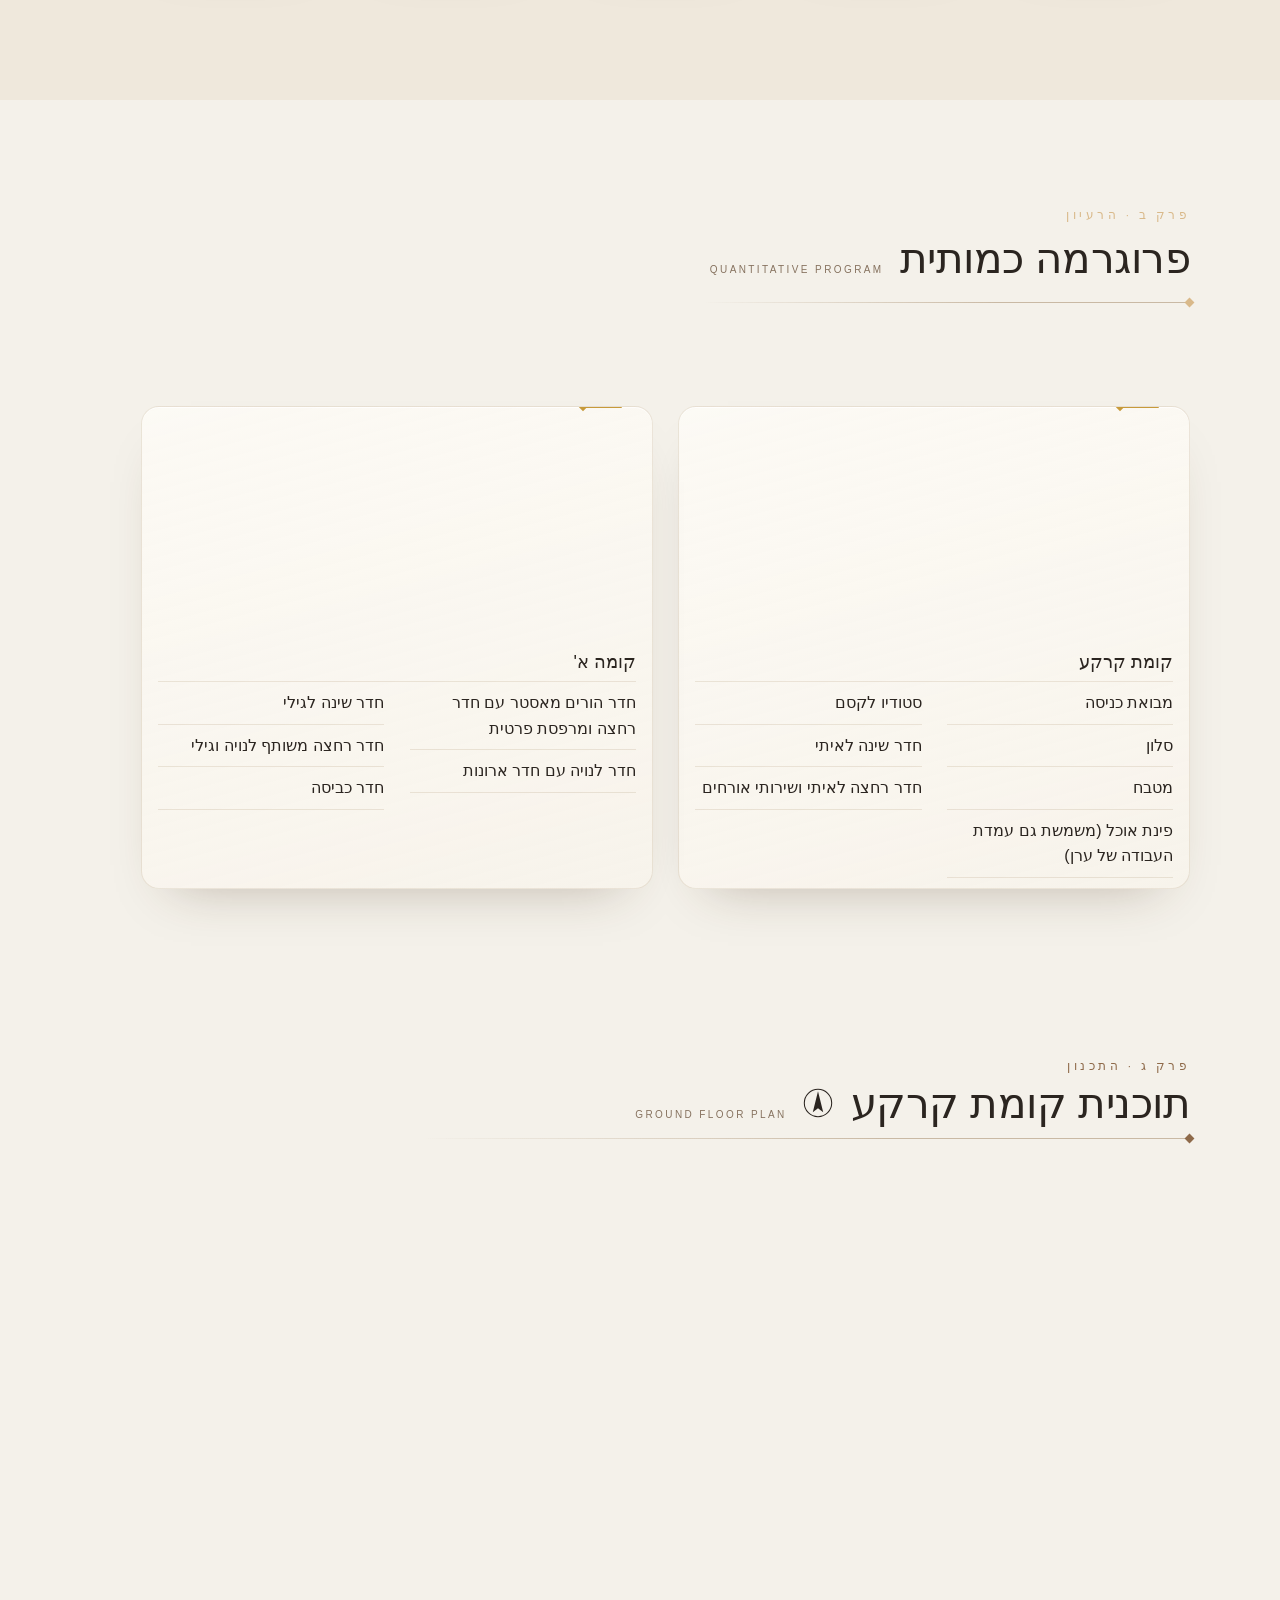
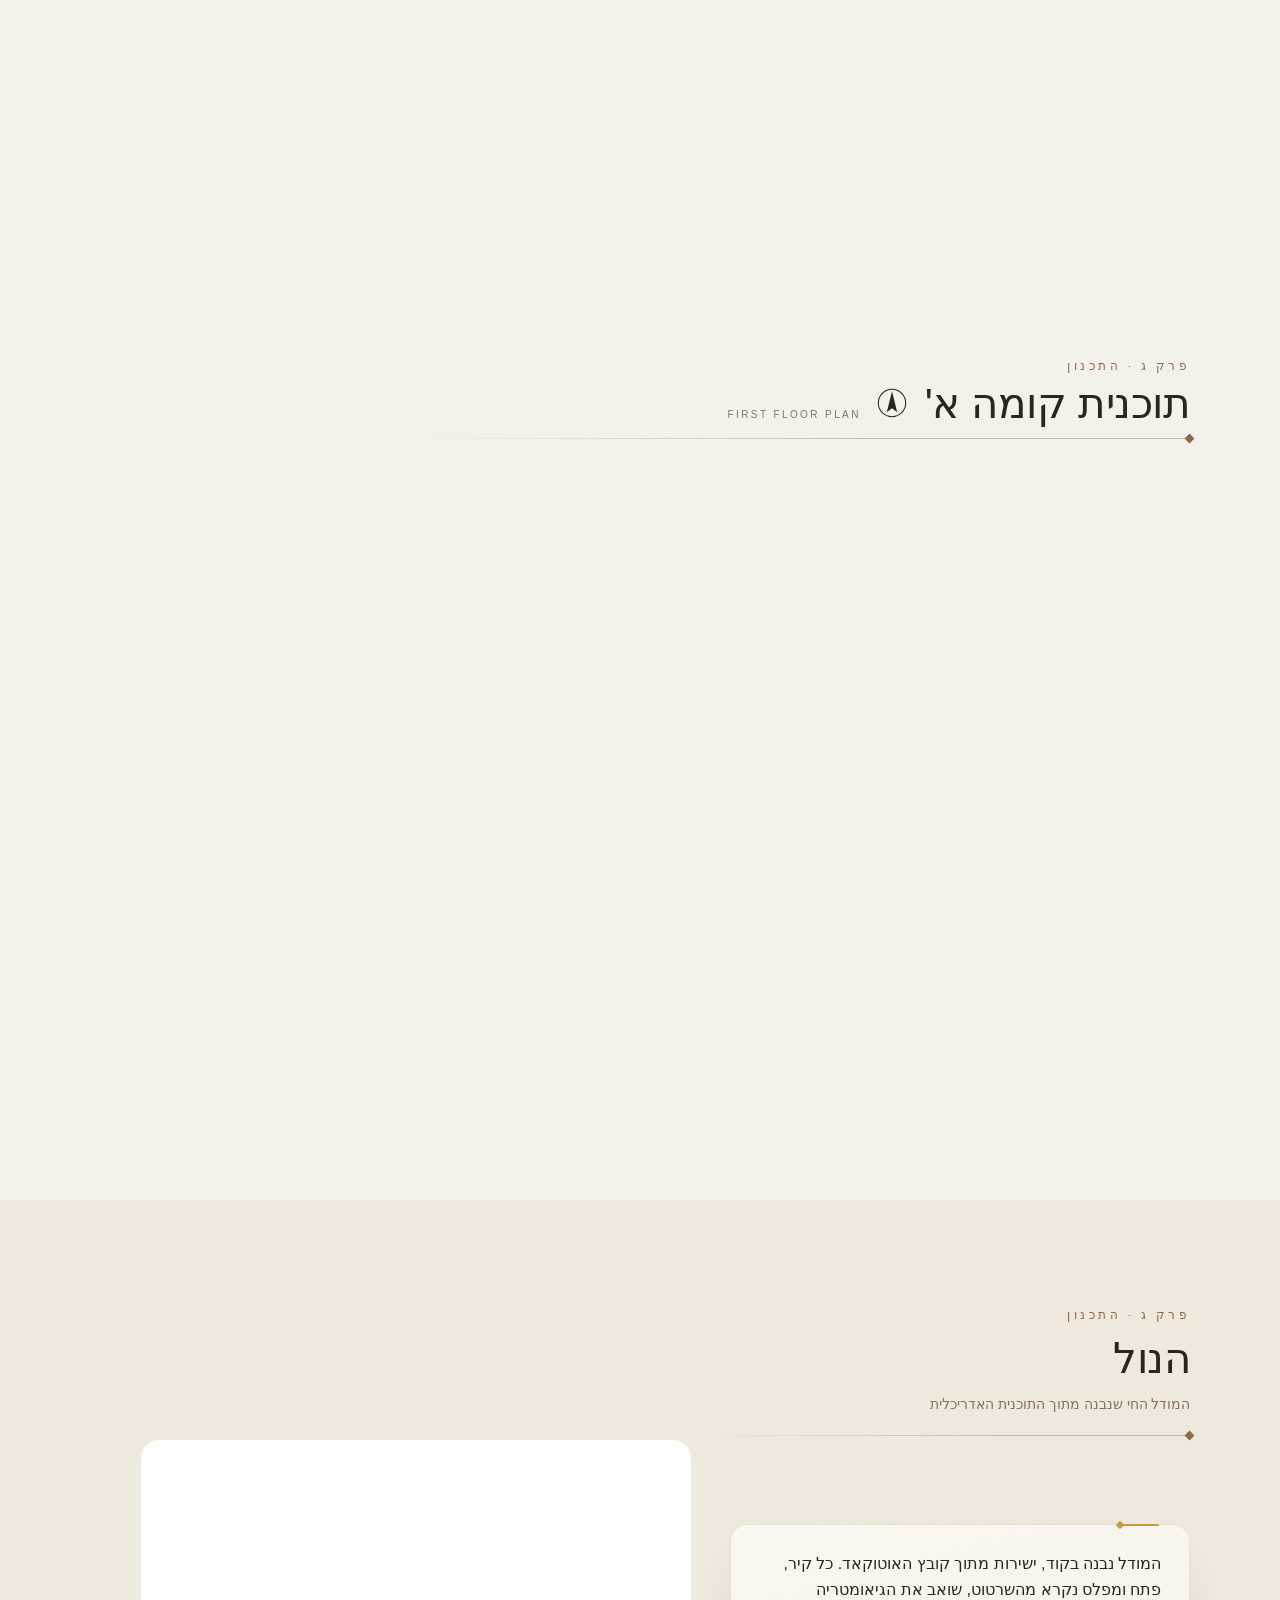
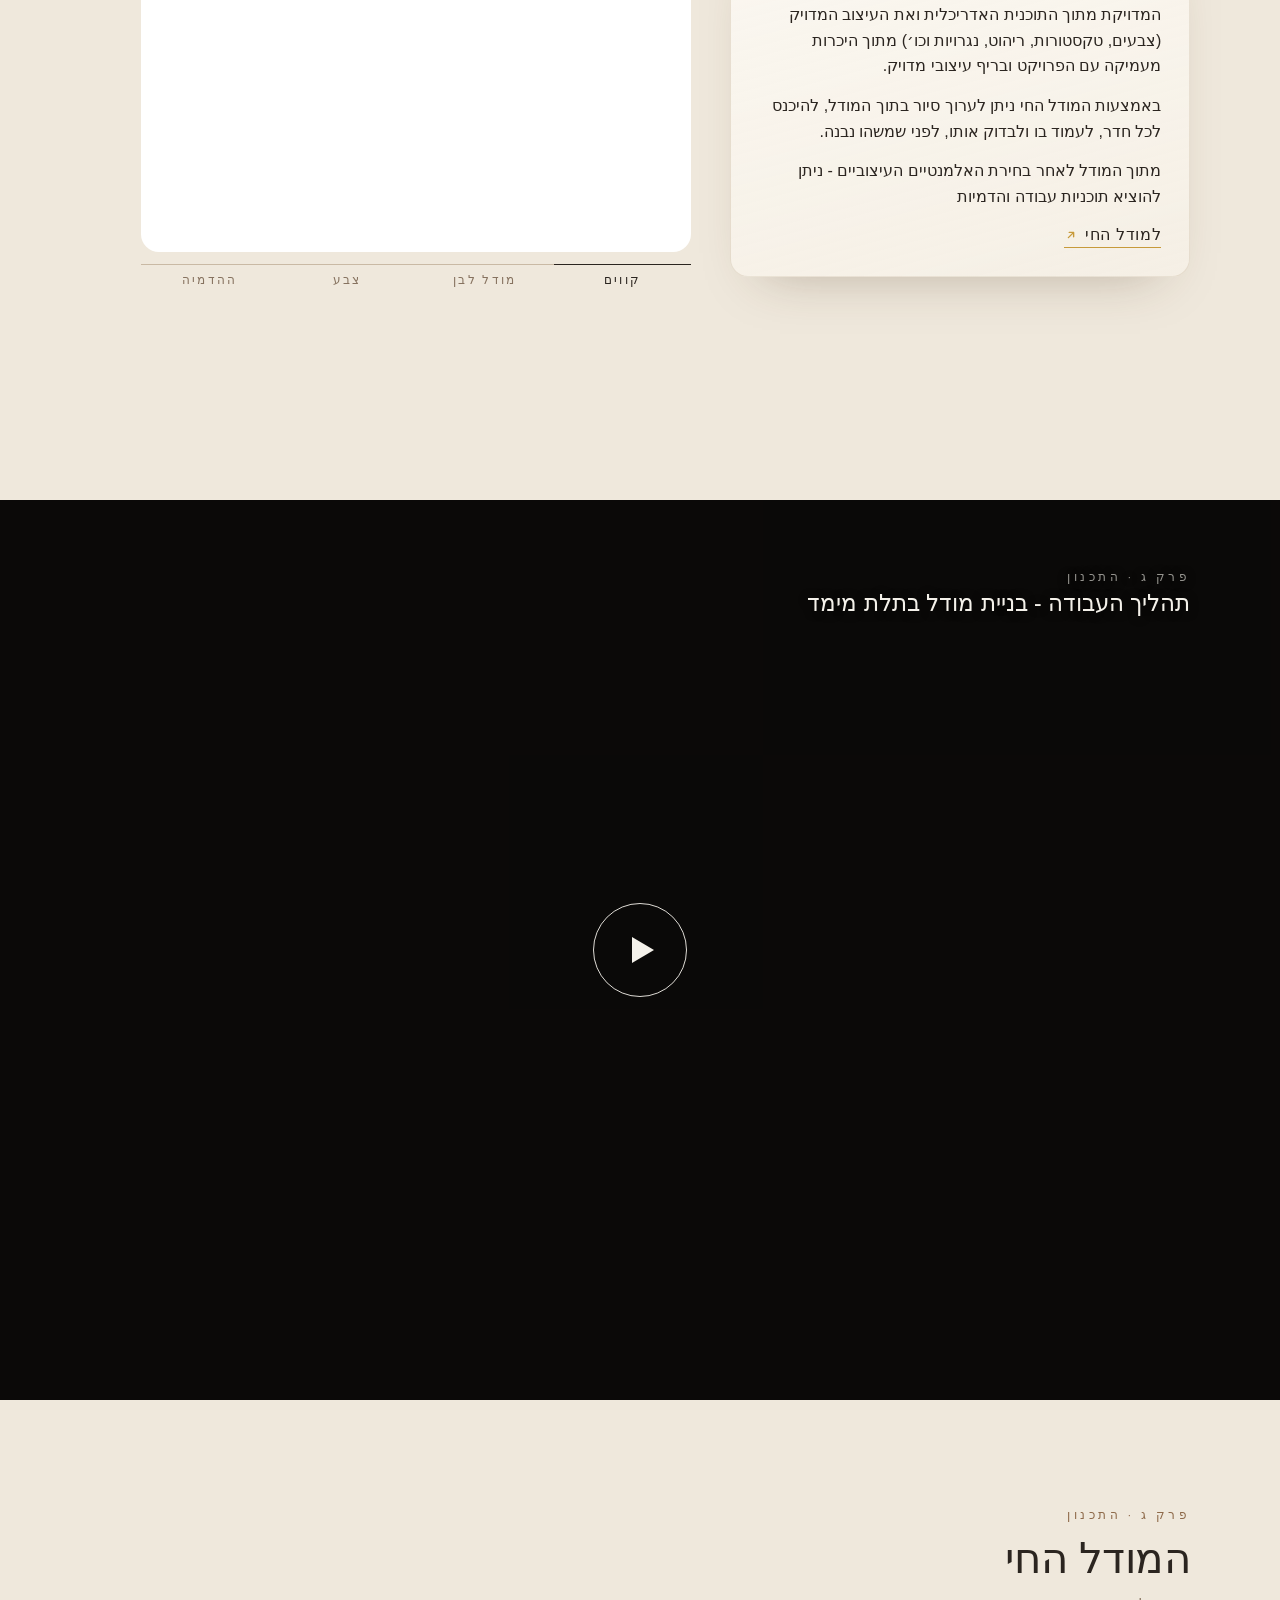
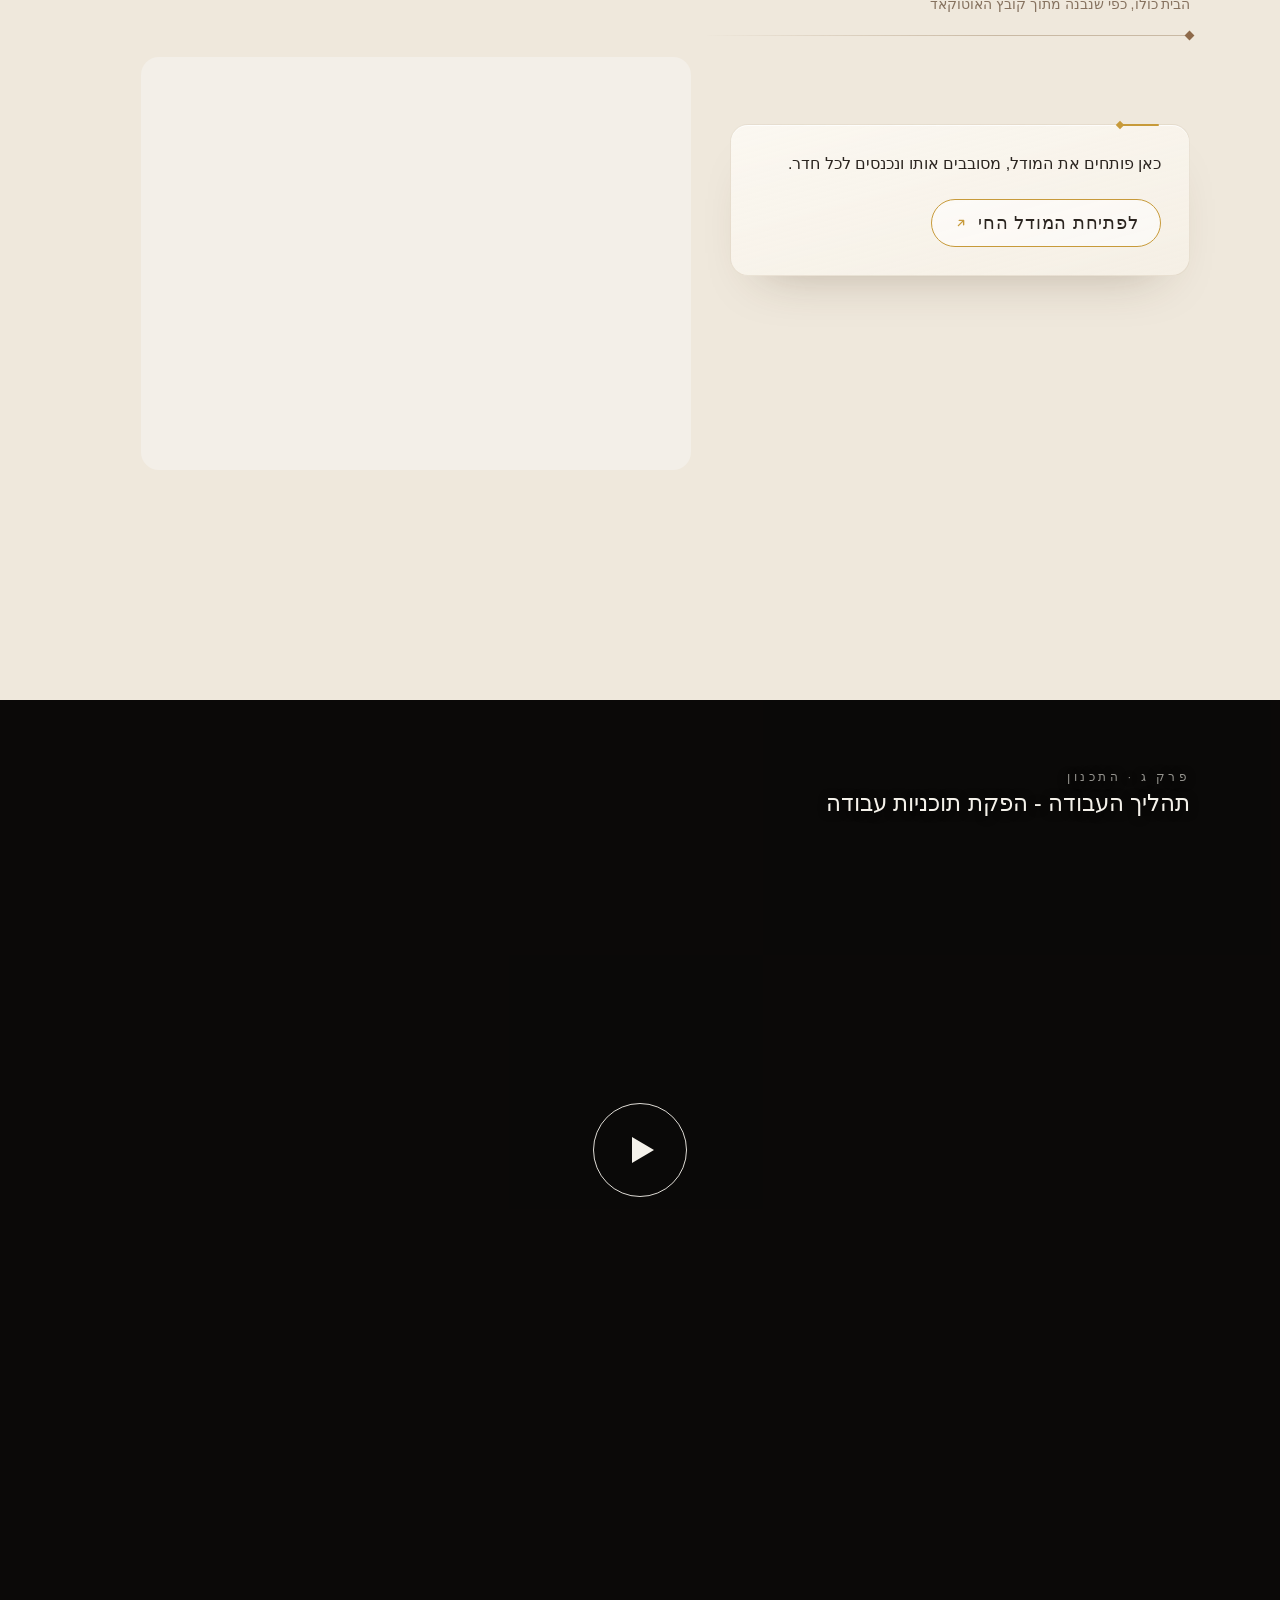
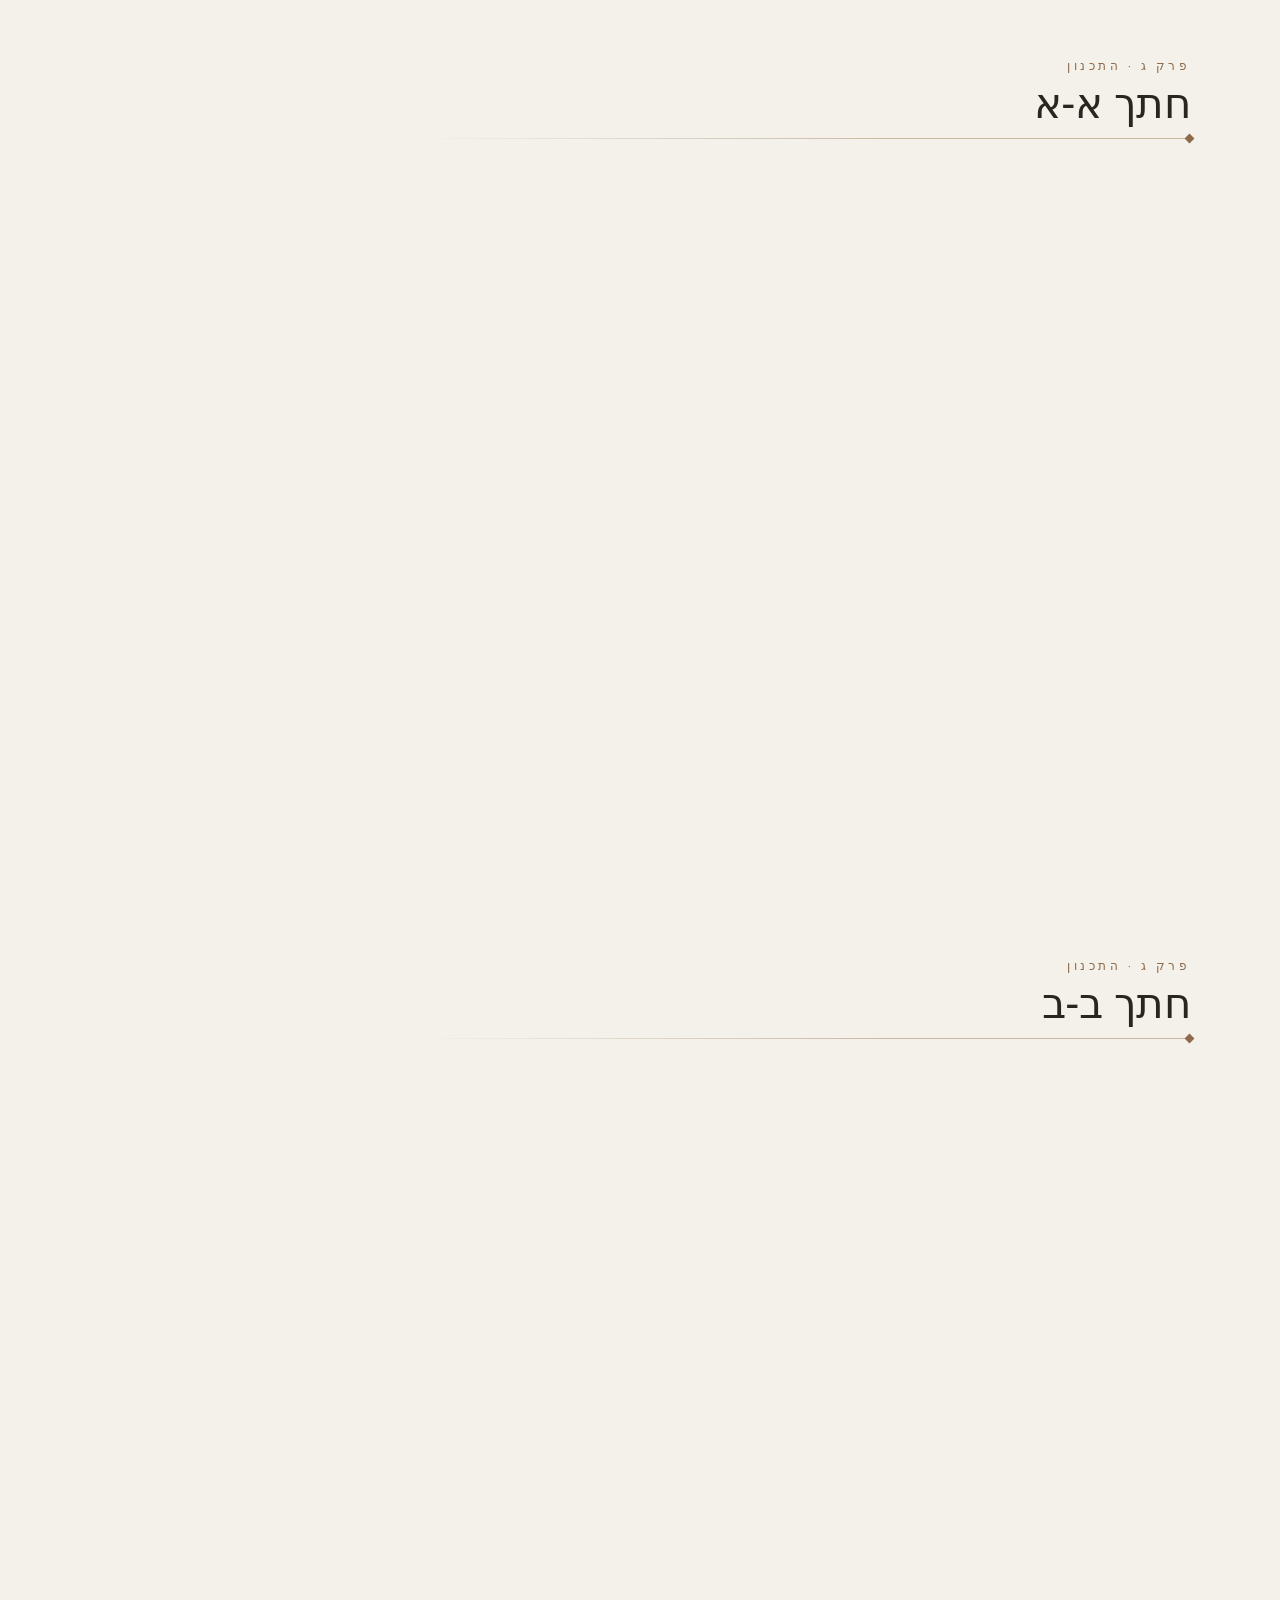
==== commit fb624a82: "16.11 ערב: מוזיקה בסרטונים וסגירת המשפחה סביב השולחן" ====
--- a/a.html
+++ b/a.html
@@ -691,7 +691,7 @@
 <section class="scene s-tour s-vid" id="s-vid-a" data-ch="3" style="--acc:var(--sage)"><div class="sk">
   <div class="wrap">
     <div class="ttl"><small>פרק ג · התכנון</small>תהליך העבודה - בניית מודל בתלת מימד</div>
-    <div class="vbox"><video src="media/סרטון-א-16.11.mp4" poster="media/סרטון-א-16.11.jpg" playsinline preload="metadata"></video><div class="play"><span></span></div></div>
+    <div class="vbox"><video src="media/סרטון-א-מוזיקה-16.11.mp4" poster="media/סרטון-א-מוזיקה-16.11.jpg" playsinline preload="metadata"></video><div class="play"><span></span></div></div>
   </div>
 </div></section>
 <section class="scene s-loom s-live alt" id="s-live" data-ch="3" style="--acc:var(--oak)"><div class="sk">
@@ -708,7 +708,7 @@
 <section class="scene s-tour s-vid" id="s-vid-b" data-ch="3" style="--acc:var(--sage)"><div class="sk">
   <div class="wrap">
     <div class="ttl"><small>פרק ג · התכנון</small>תהליך העבודה - הפקת תוכניות עבודה</div>
-    <div class="vbox"><video src="media/סרטון-ב-16.11.mp4" poster="media/סרטון-ב-16.11.jpg" playsinline preload="metadata"></video><div class="play"><span></span></div></div>
+    <div class="vbox"><video src="media/סרטון-ב-מוזיקה-16.11.mp4" poster="media/סרטון-ב-מוזיקה-16.11.jpg" playsinline preload="metadata"></video><div class="play"><span></span></div></div>
   </div>
 </div></section>
 <section class="scene s-plan" id="s-section-aa" data-ch="3" style="--acc:var(--oak)"><div class="sk">
@@ -738,7 +738,7 @@
   <div class="wrap">
     <div class="ttl"><small>פרק ד · הבית</small>תהליך העבודה - סיור בבית והדמיות</div>
     <div class="vbox">
-      <video id="tour" src="media/סרטון-ד-16.11.mp4" poster="media/סרטון-ד-16.11.jpg" playsinline preload="metadata"></video>
+      <video id="tour" src="media/סרטון-ד-עם-סיום-מוזיקה-16.11.mp4" poster="media/סרטון-ד-עם-סיום-מוזיקה-16.11.jpg" playsinline preload="metadata"></video>
       <div class="play" id="play"><span></span></div>
     </div>
   </div>
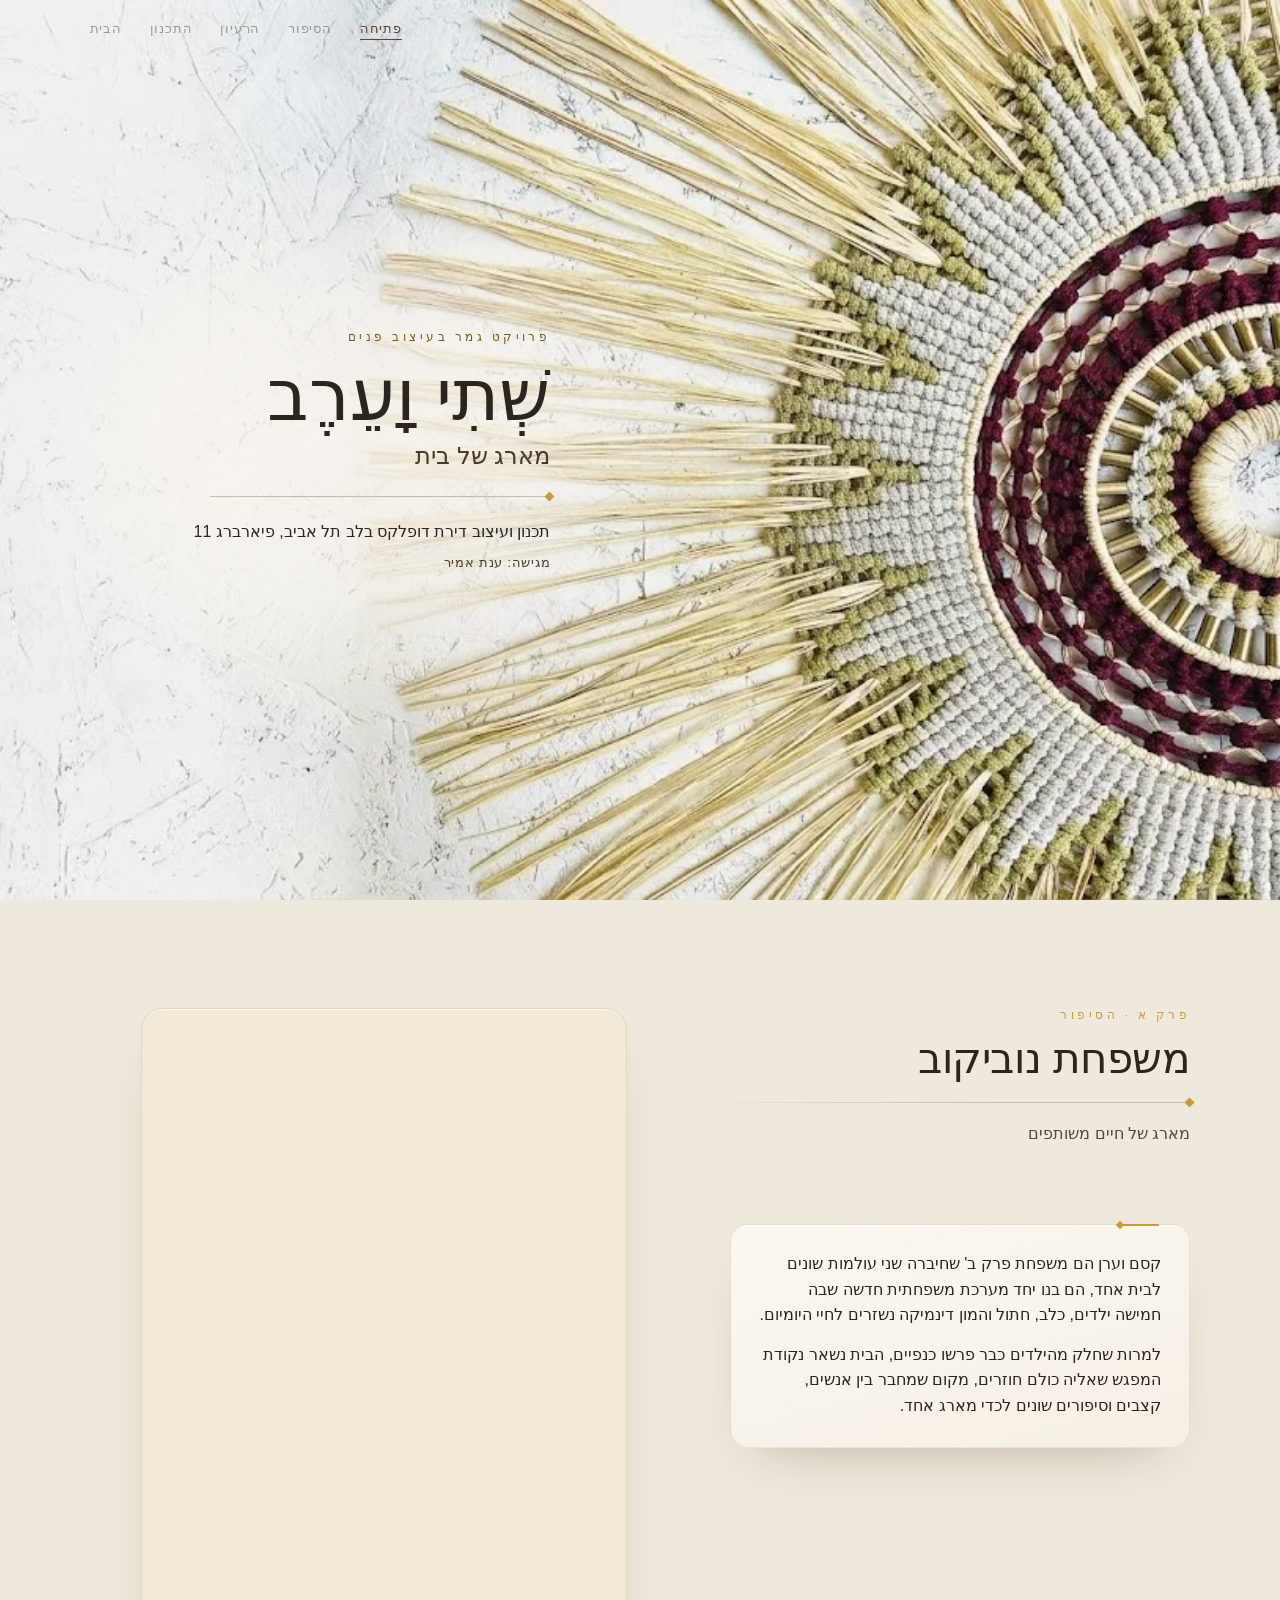
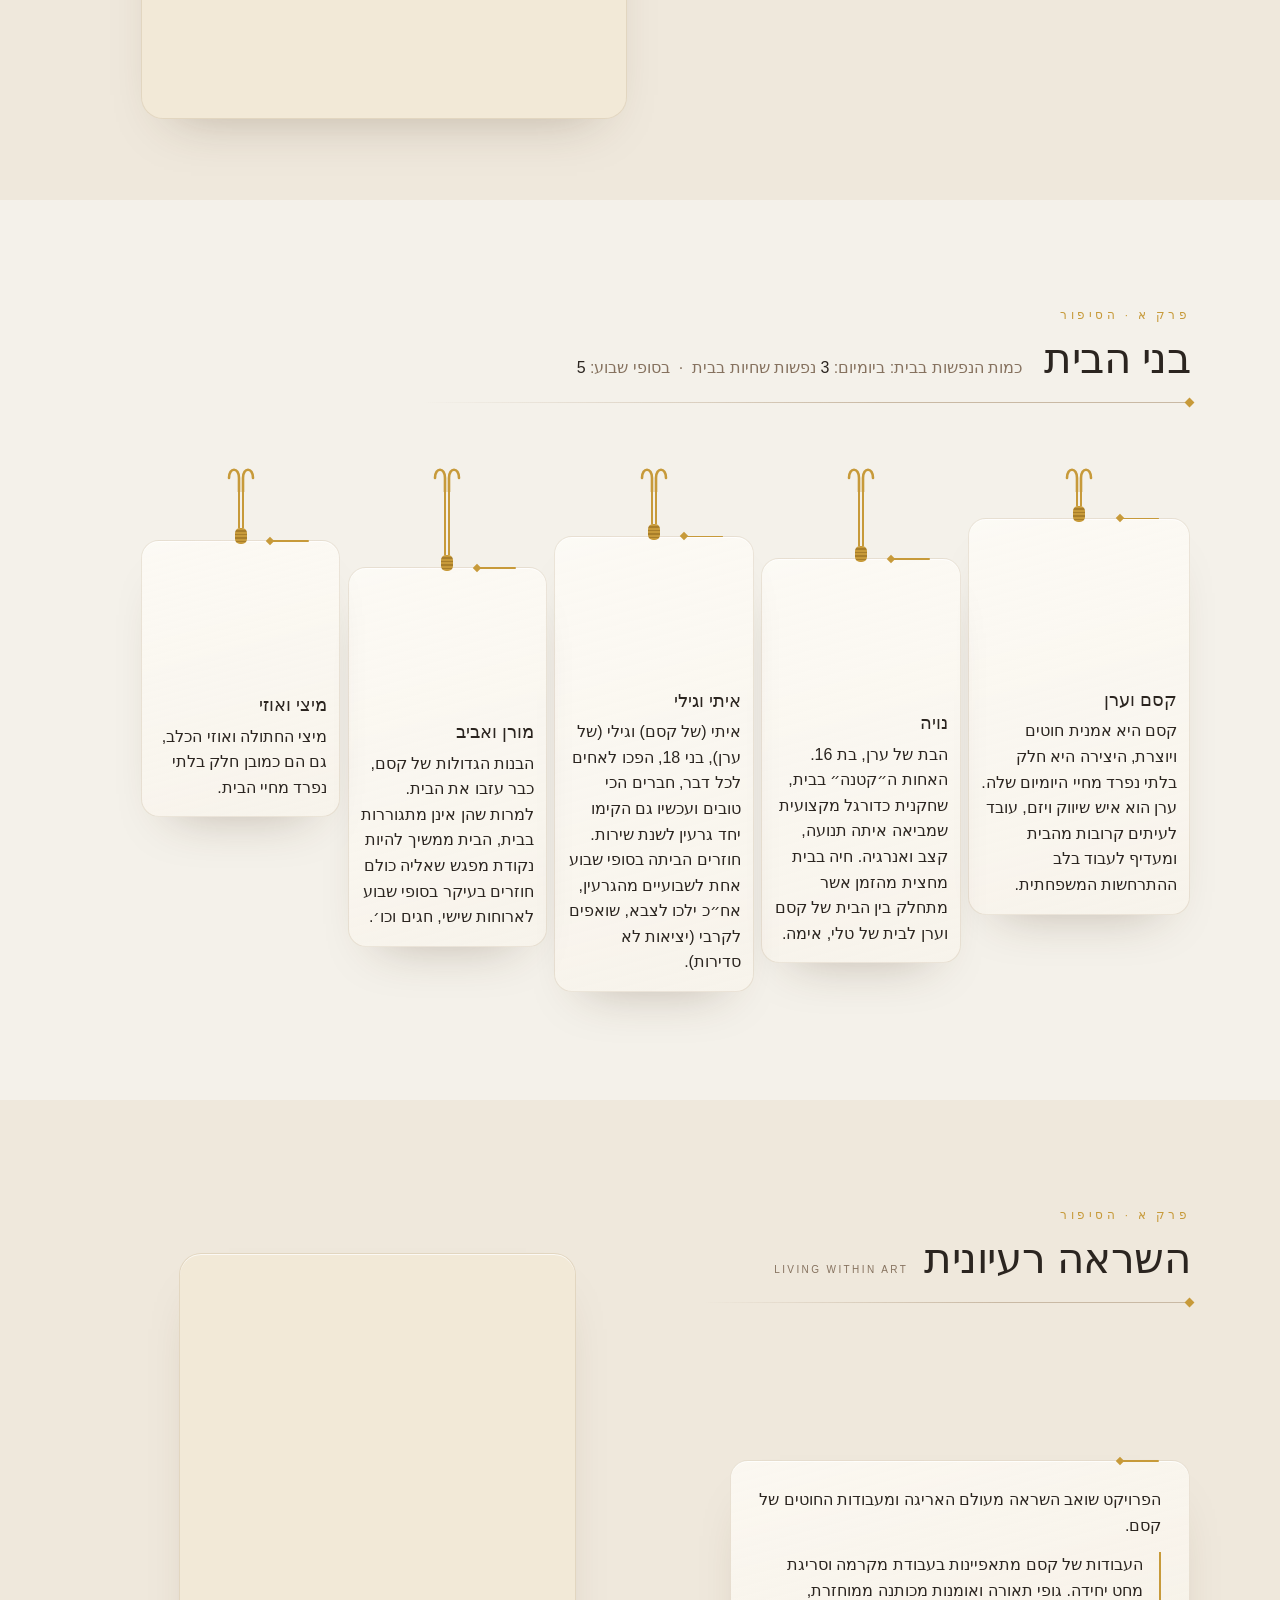
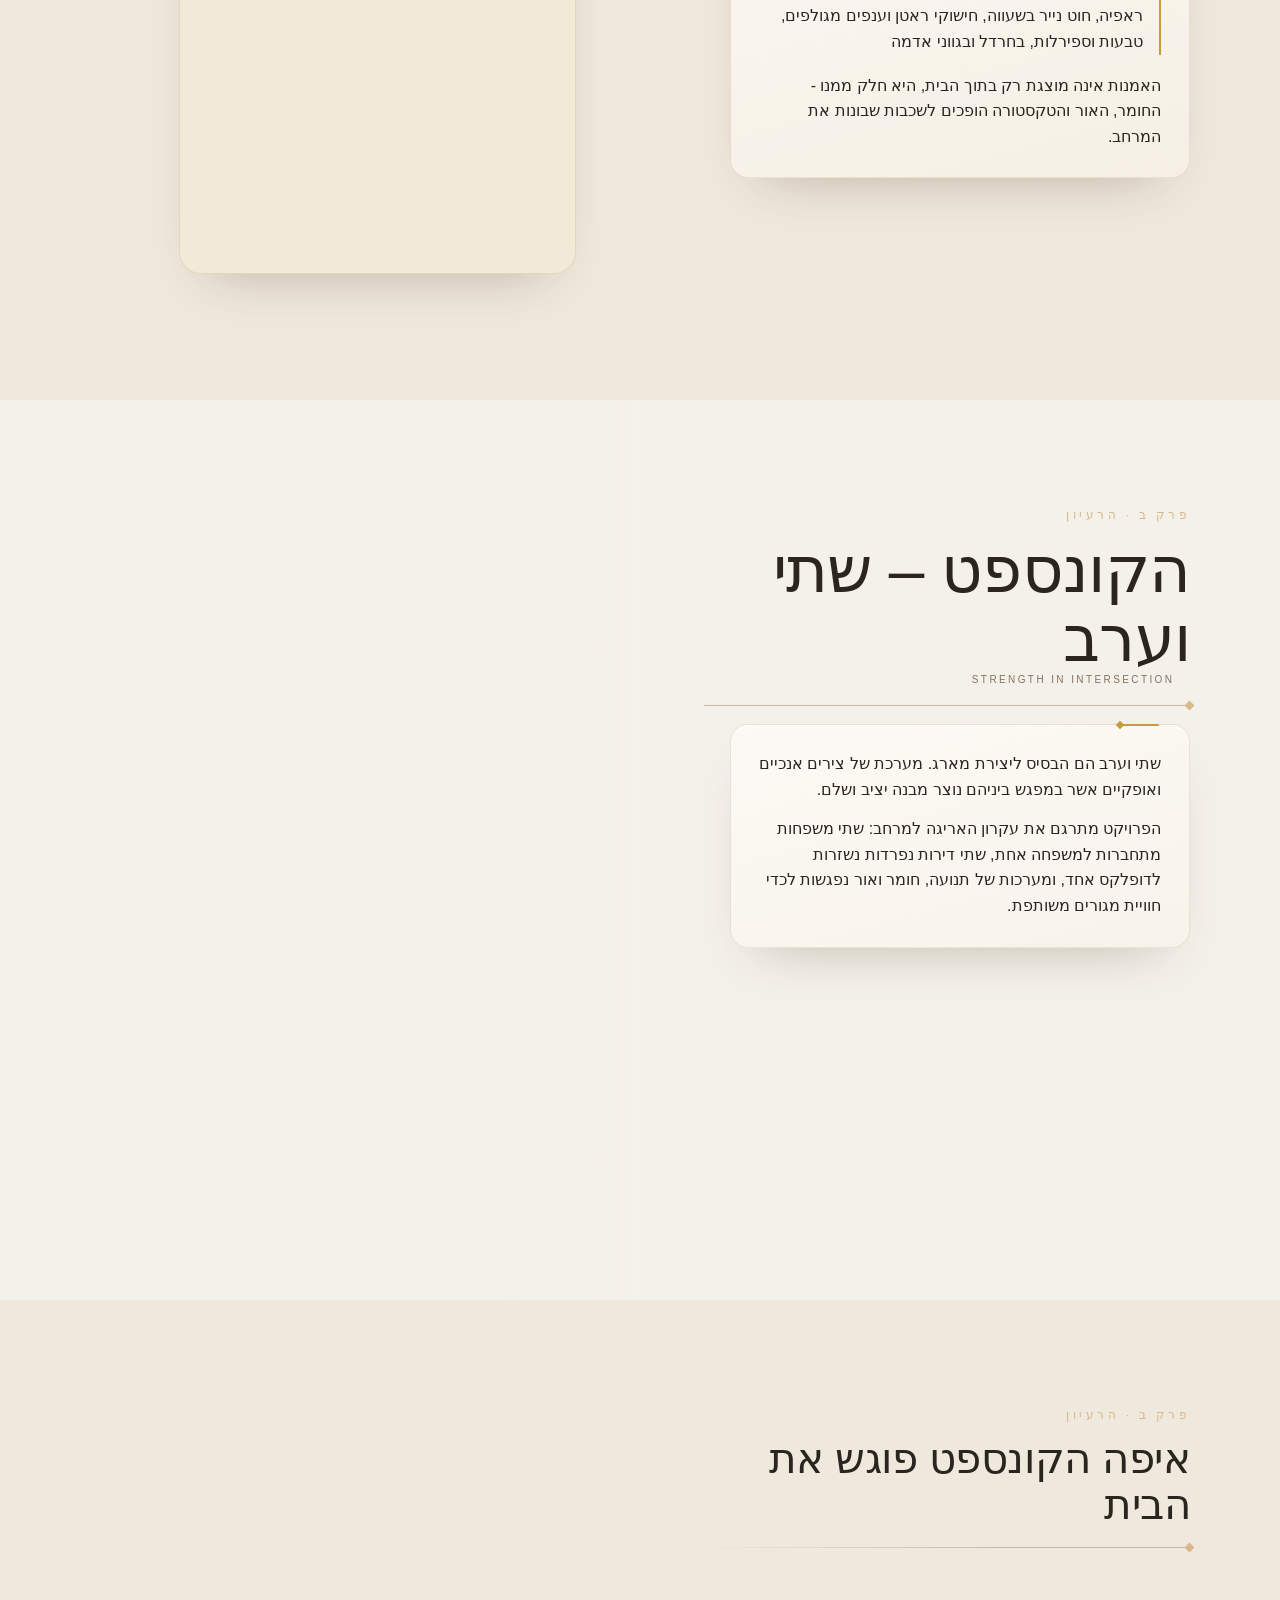
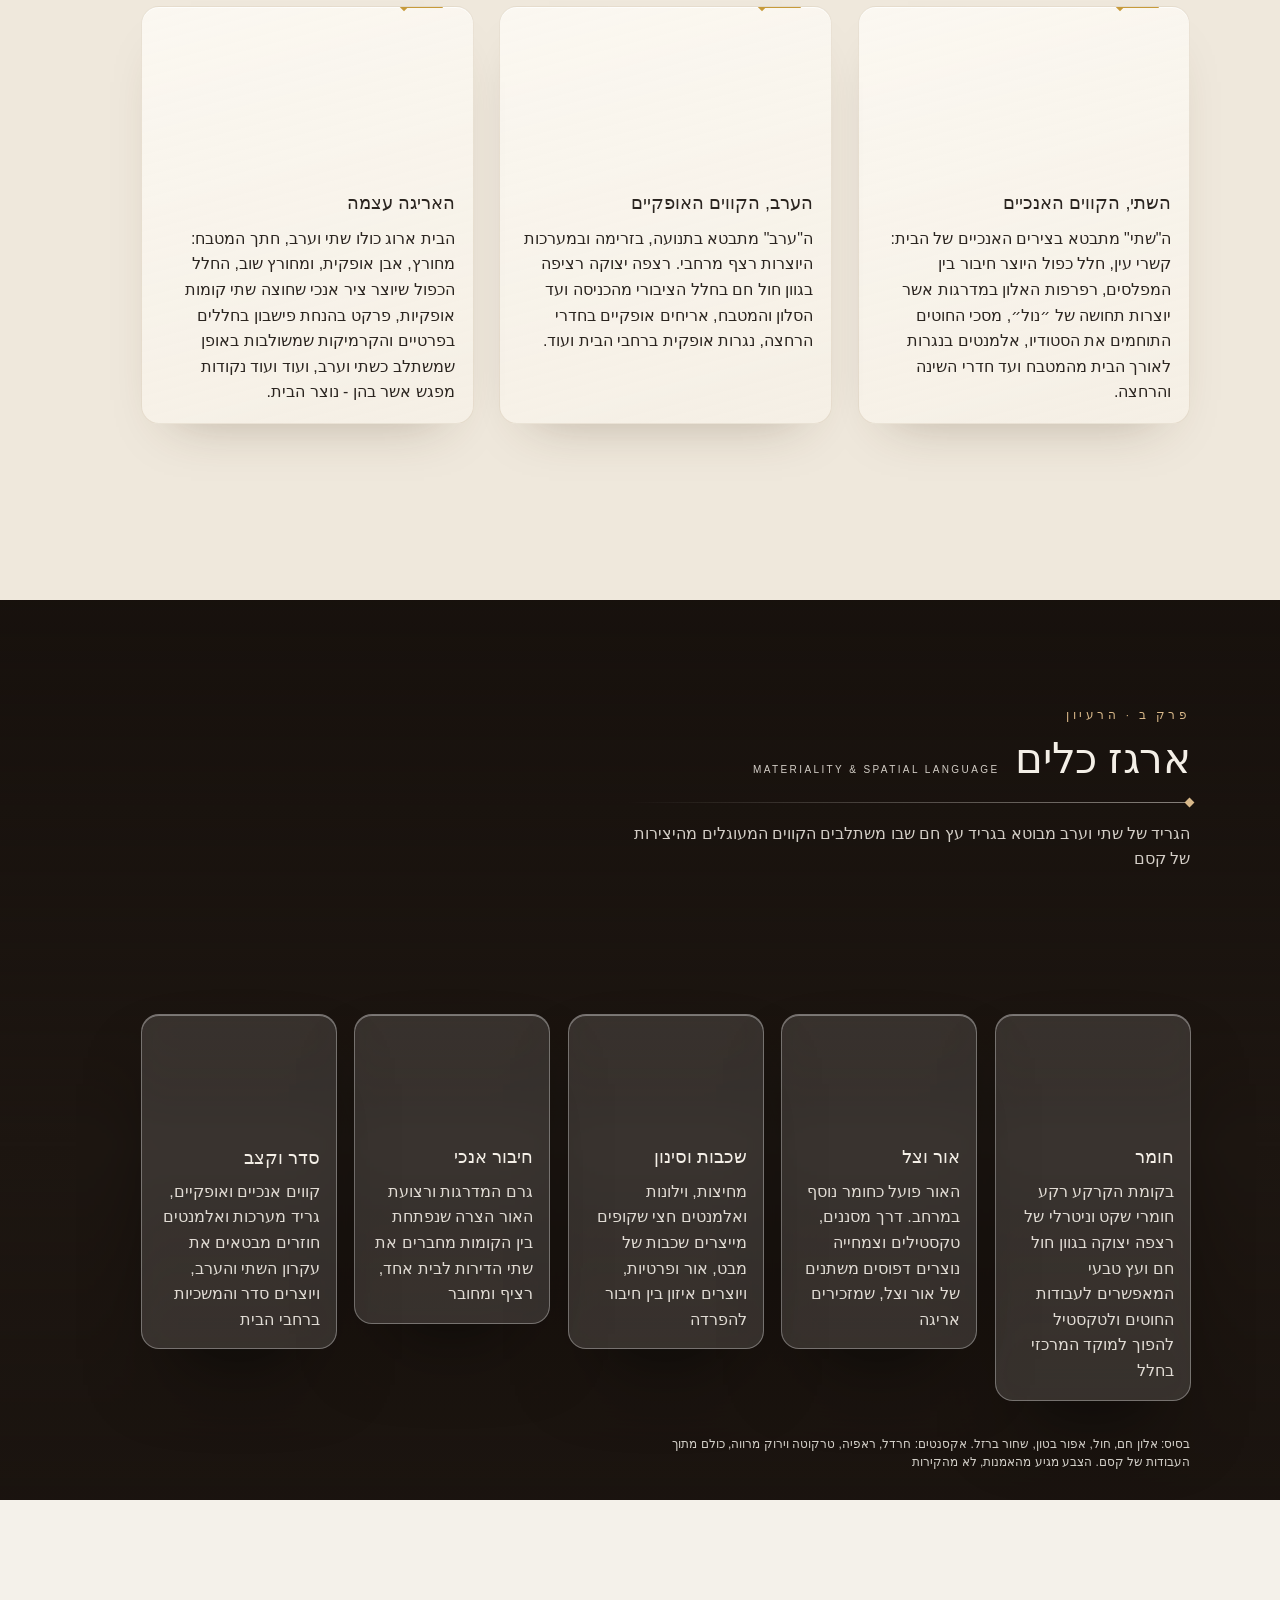
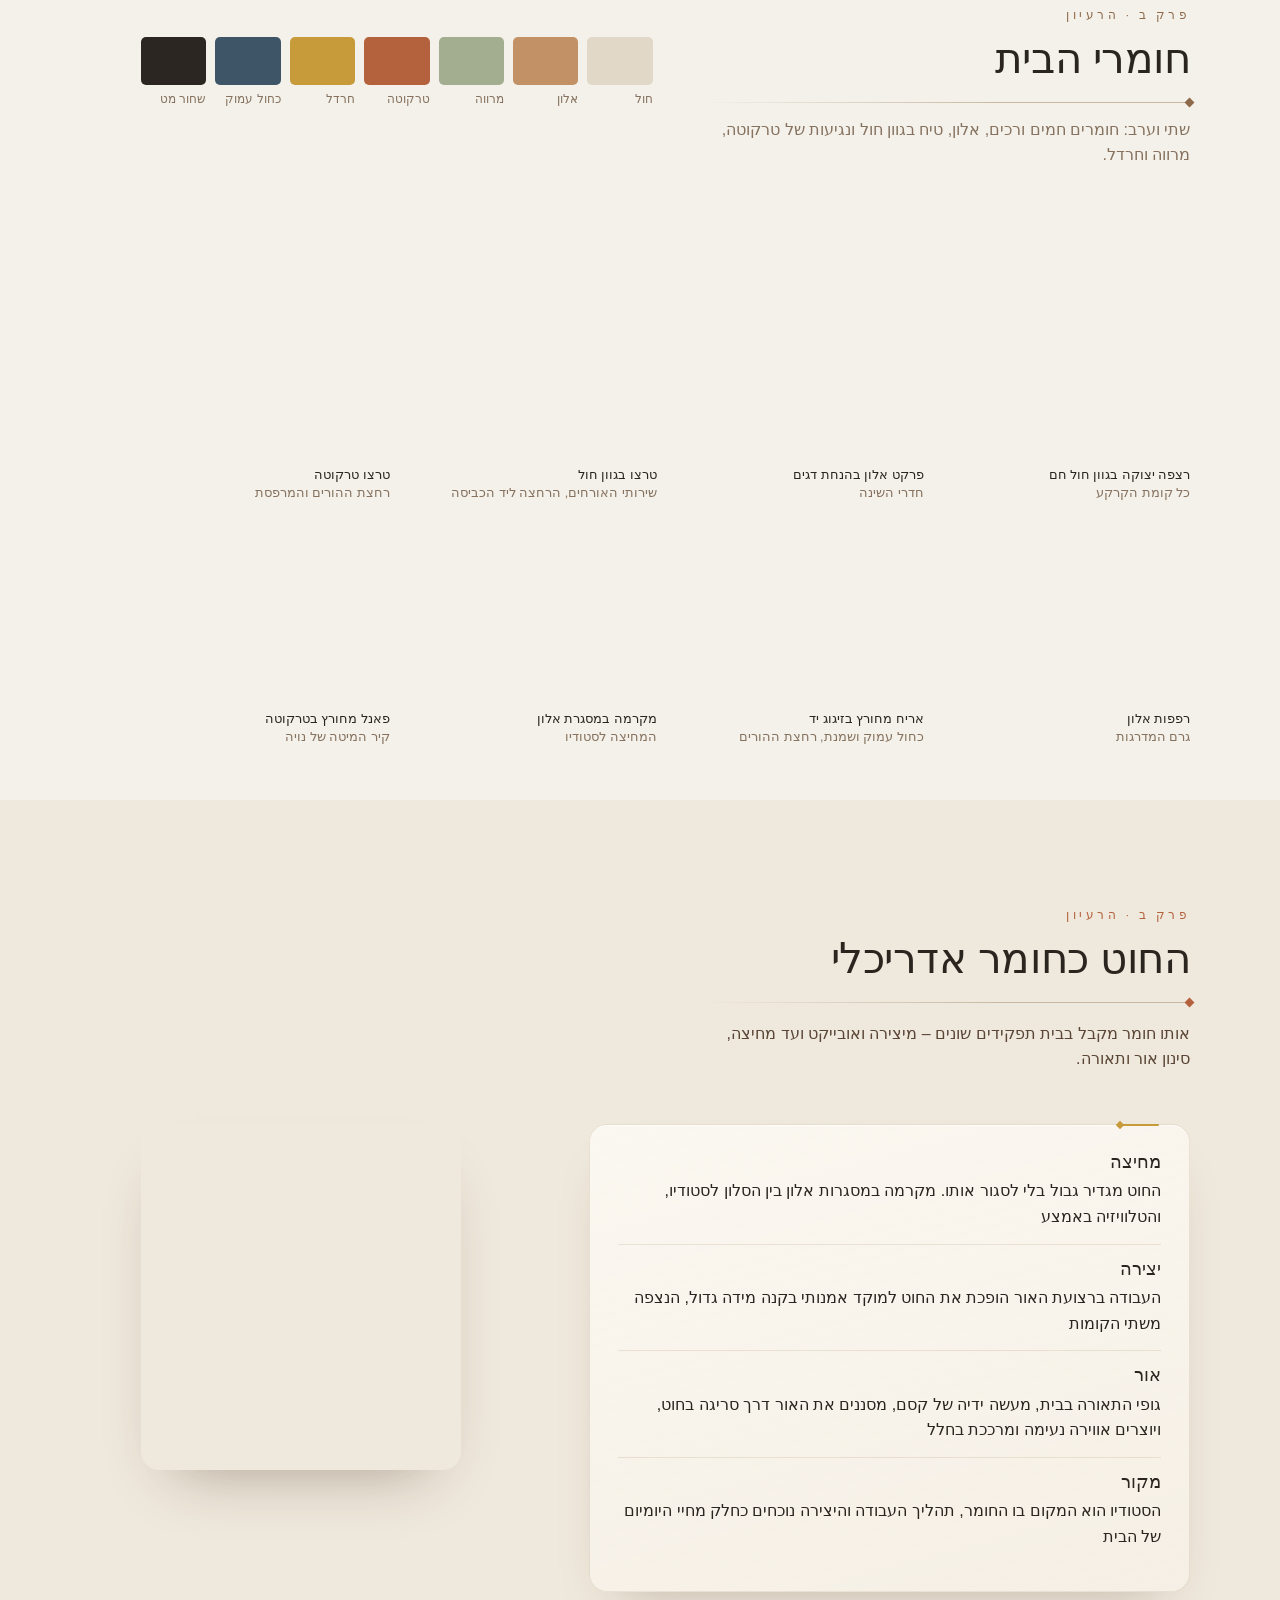
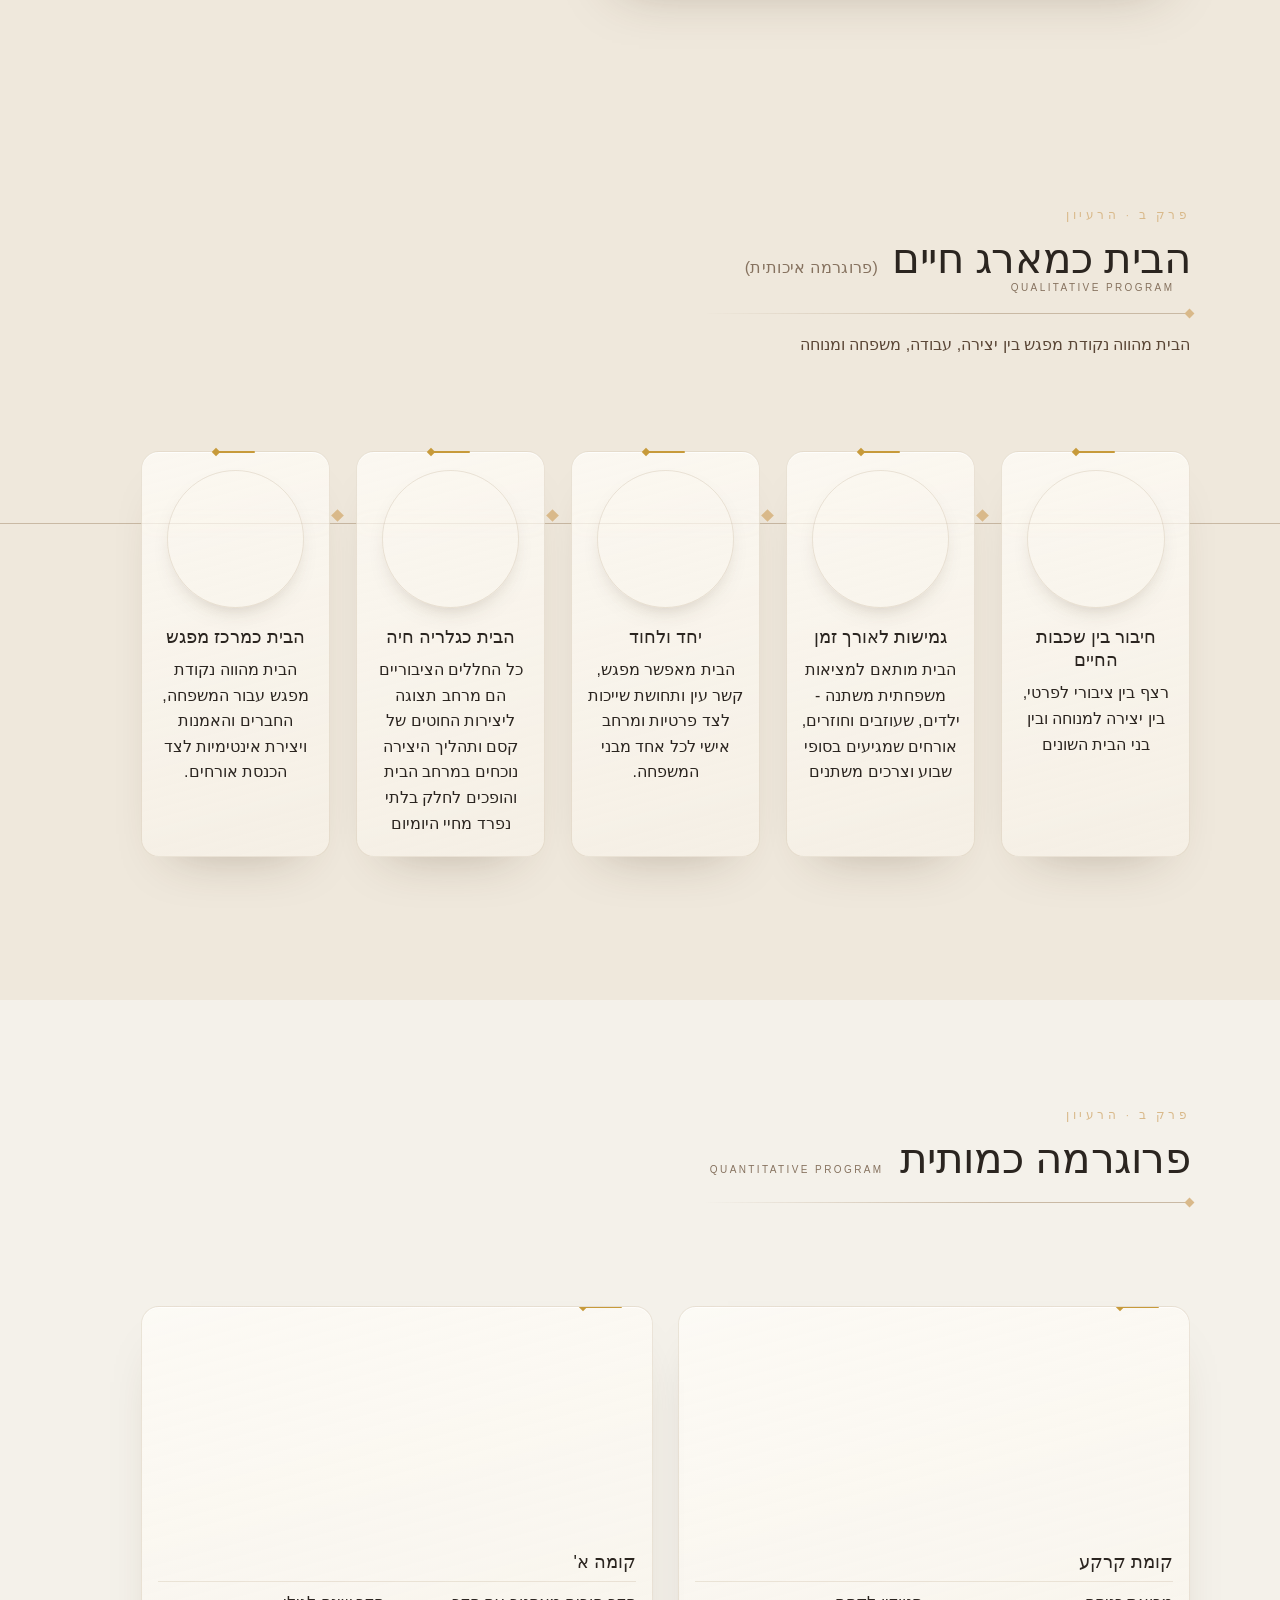
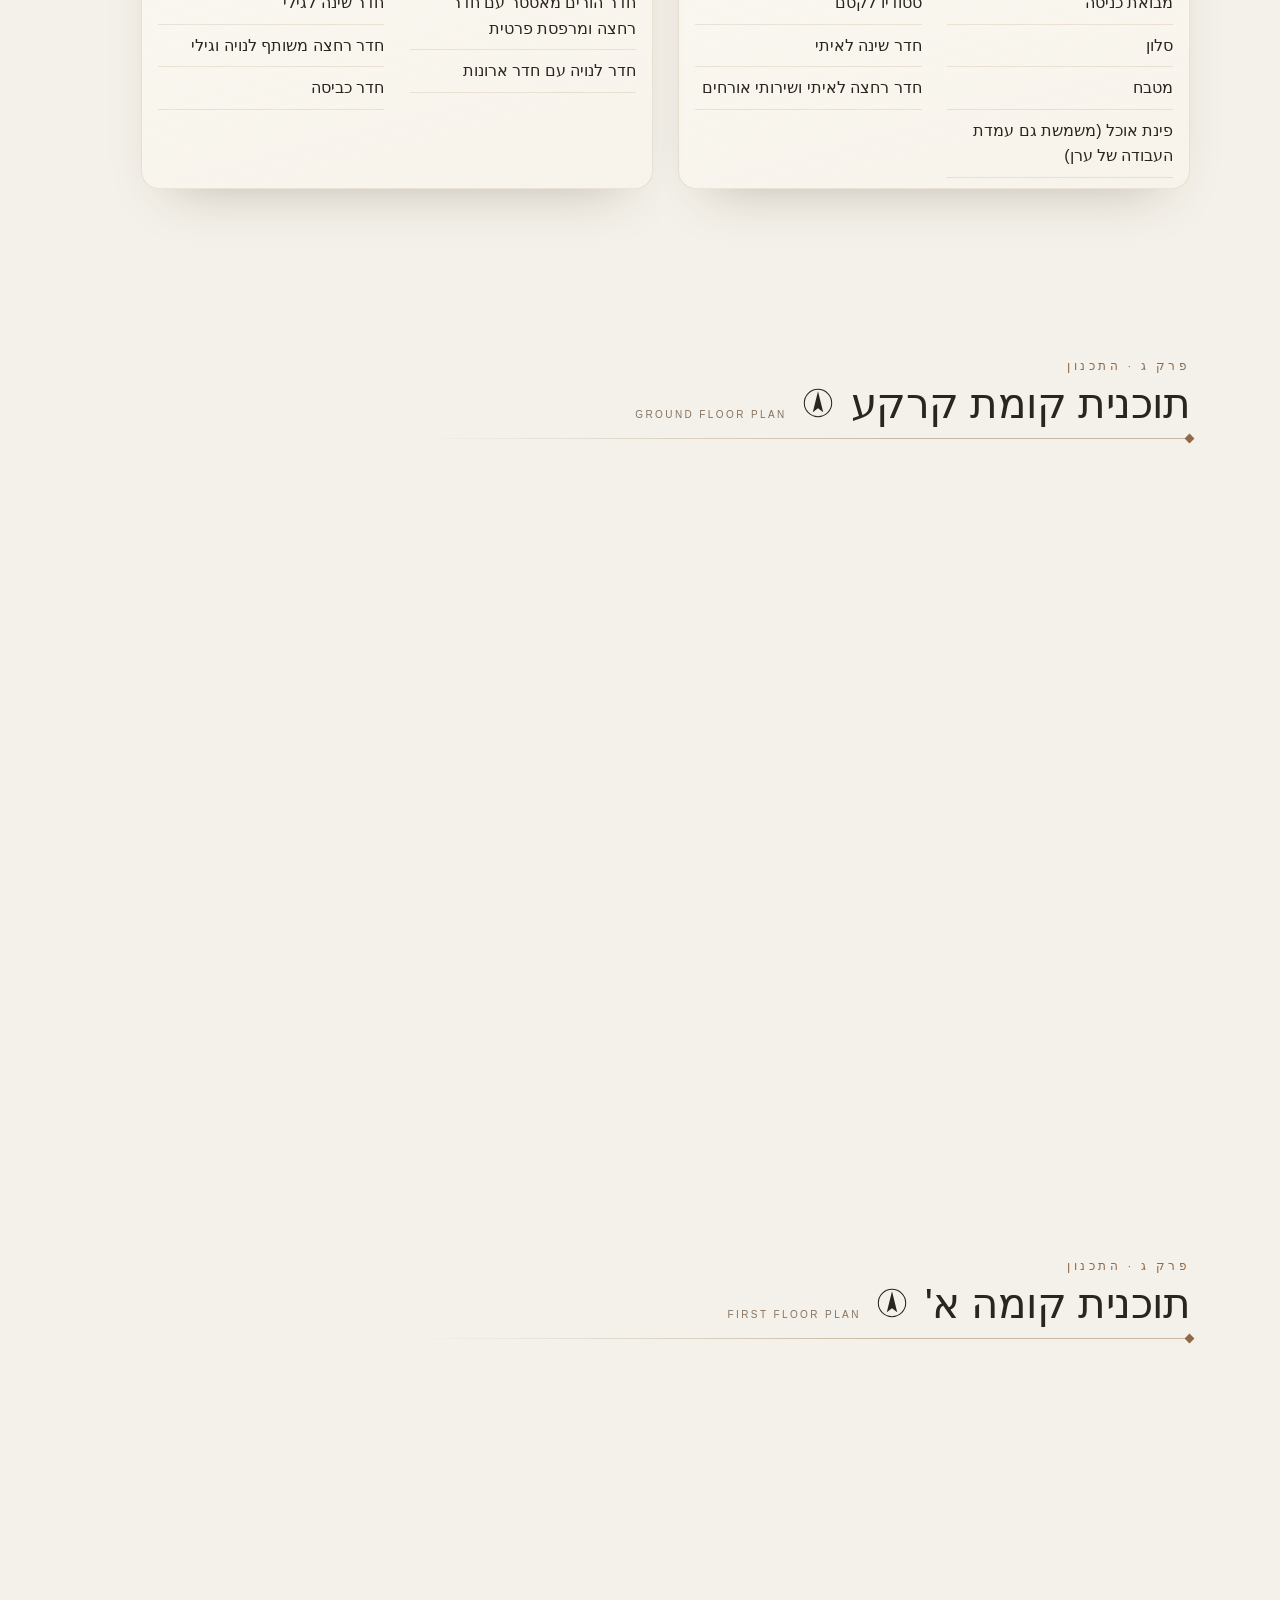
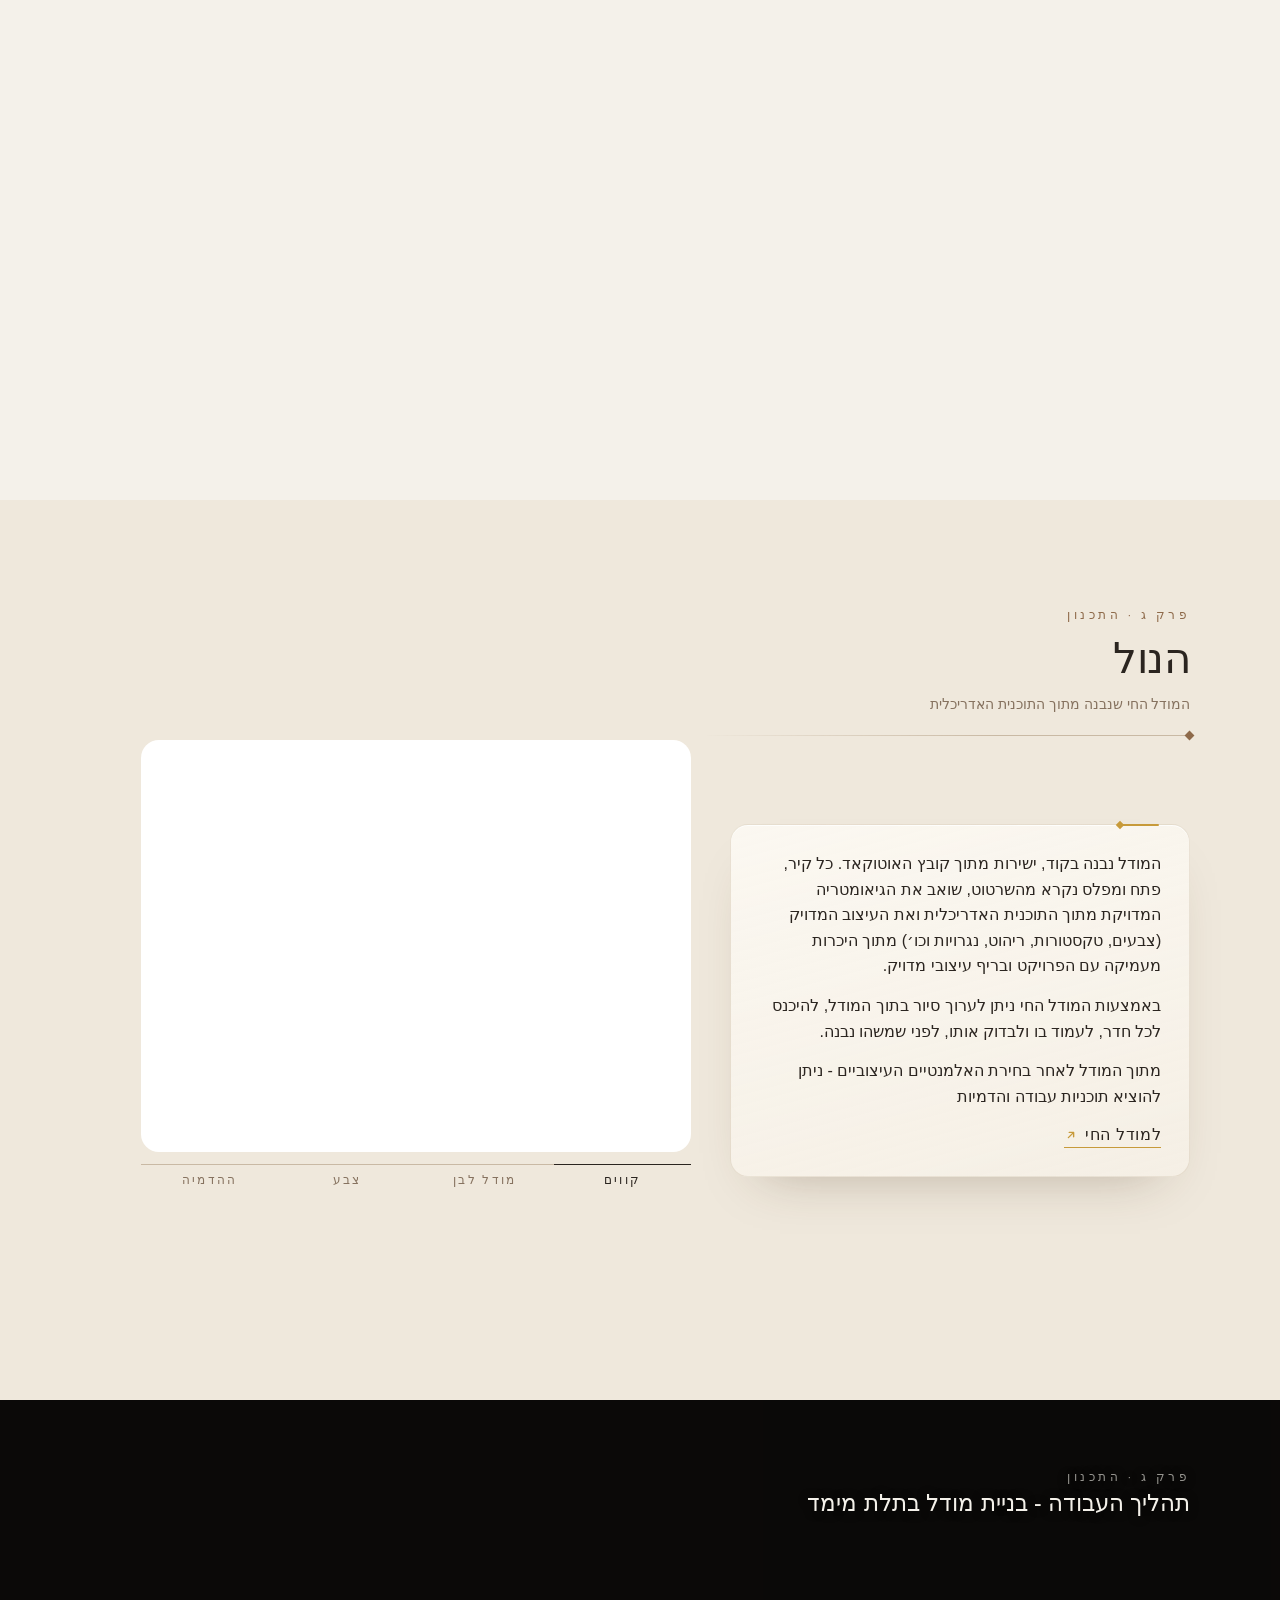
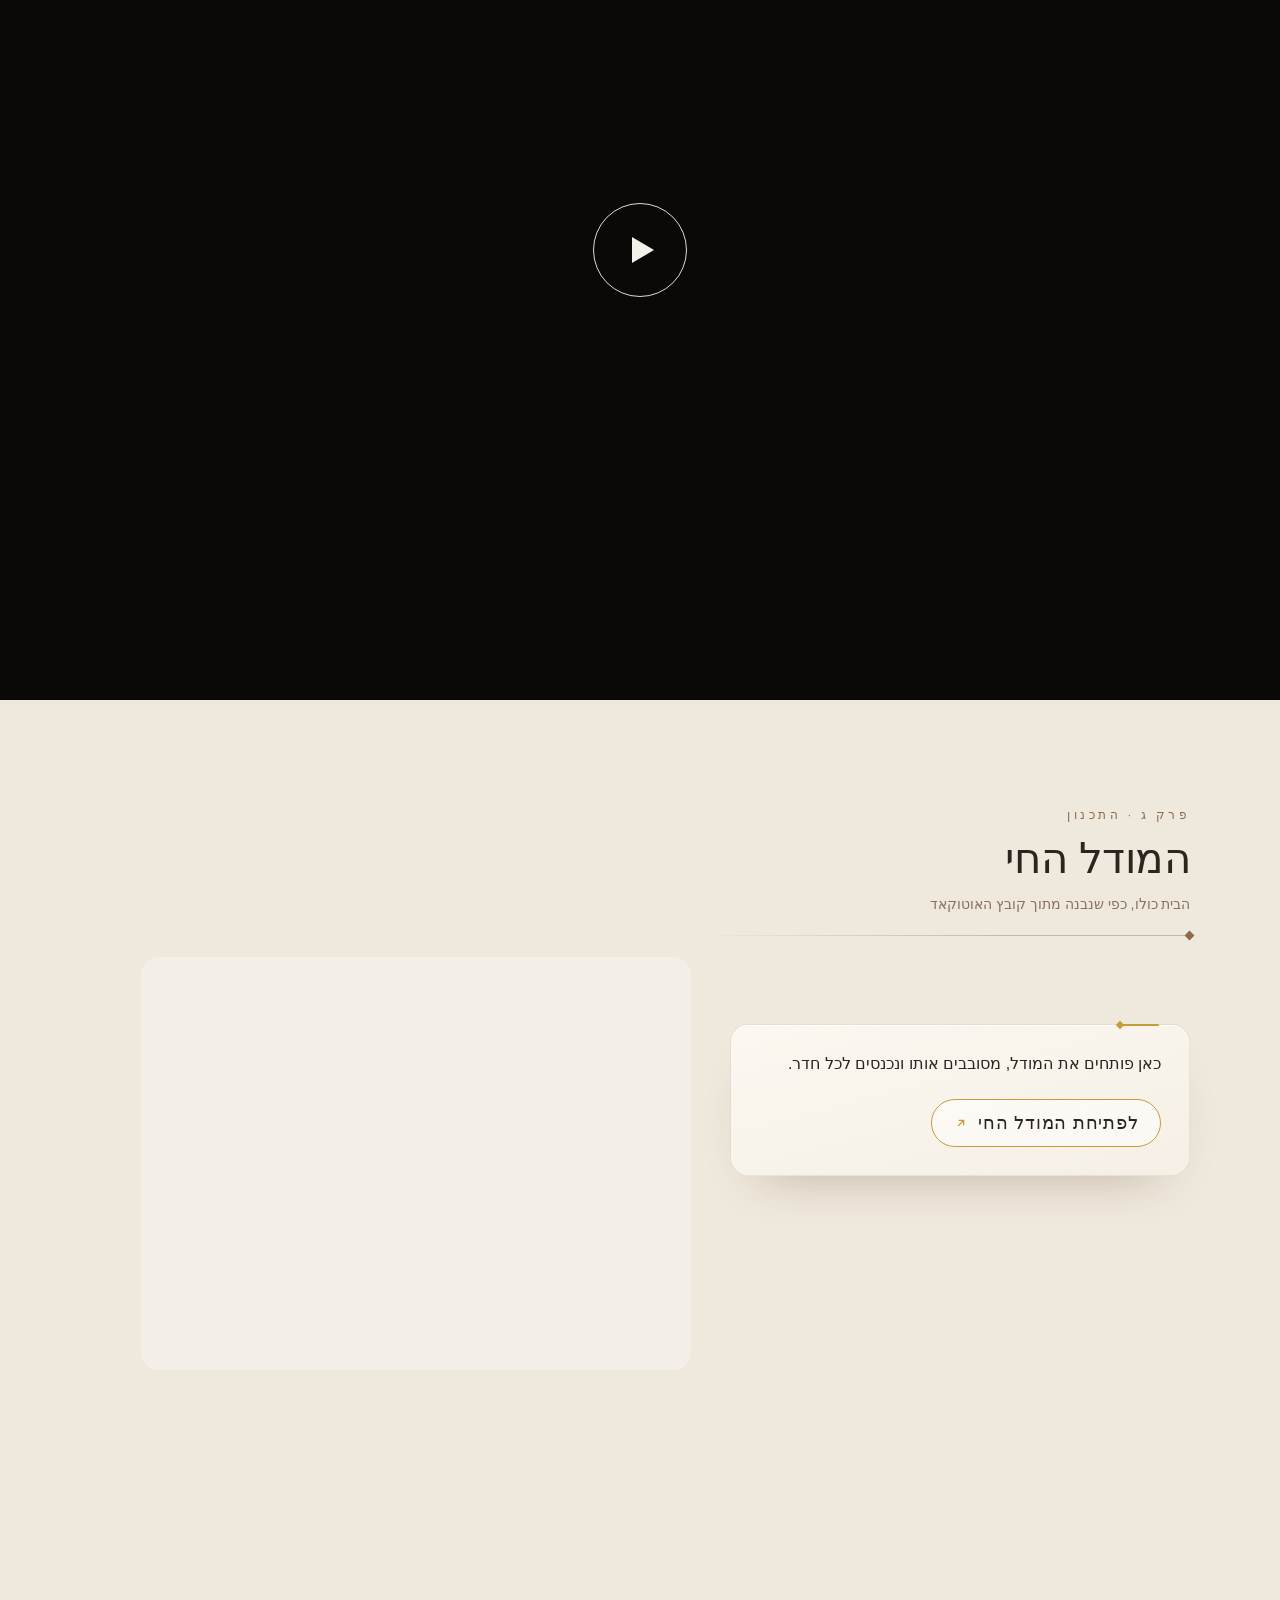
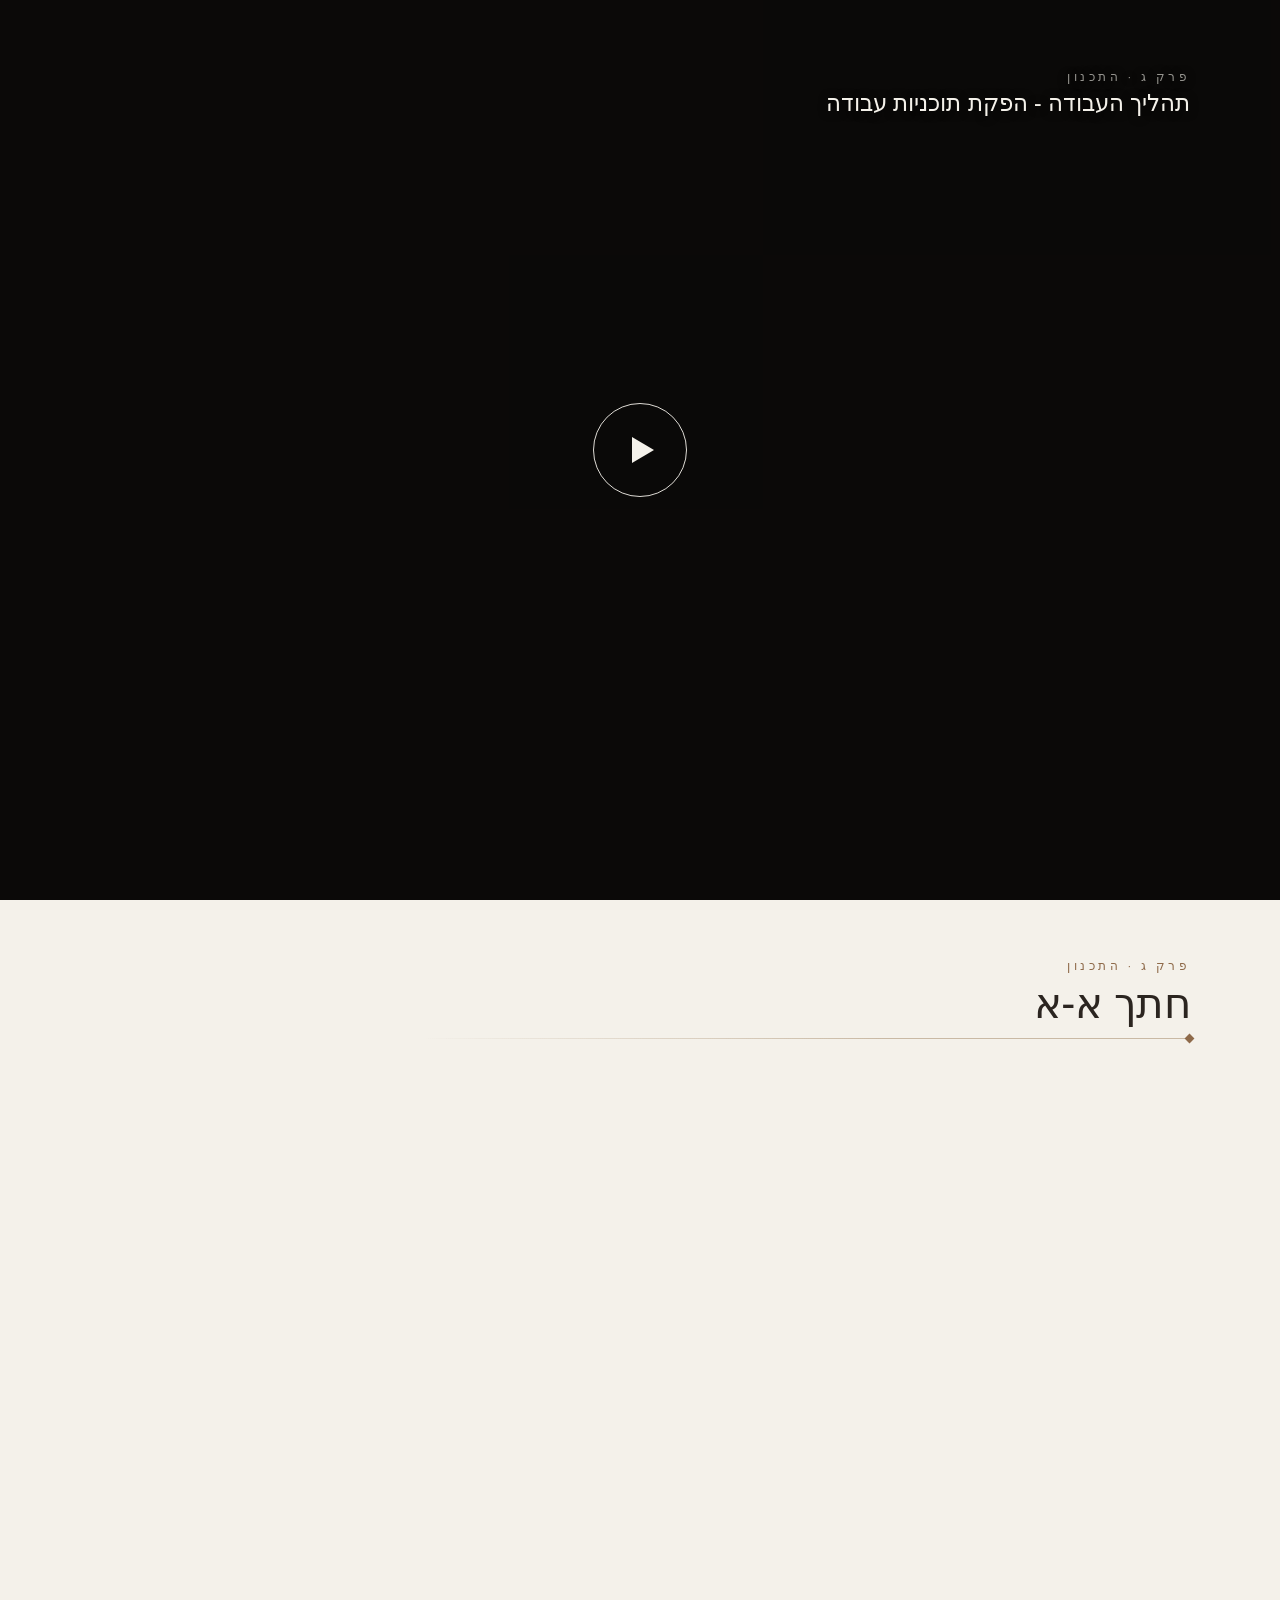
==== commit f39bea4e: "17.11: גרסה א' כאתר הראשי, תיקוני ענת, מסך מלא, חתכים מעודכנים Co-Authored-By: Claude Opus 5.5 <nore" ====
--- a/a.html
+++ b/a.html
@@ -405,6 +405,28 @@
   .s-live .mlinkp{margin-top:22px}
   .s-live .mbtn{font-size:calc(var(--T) * 1.15);padding:12px 22px;border:1px solid #C79A3A!important;border-radius:999px;gap:10px;background:rgba(255,255,255,.55)}
   .s-live .mbtn:hover{gap:14px;background:#fff}
+  /* ===== 17.11 גרסה א: פקדים שקטים לסרטוני התהליך (רק במחשב; בטלפון הפקדים של הדפדפן) ===== */
+  .s-tour .vctl{position:absolute;left:0;right:0;bottom:0;z-index:3;direction:ltr;display:flex;align-items:center;gap:12px;
+    padding:44px clamp(20px,3vw,48px) 20px;background:linear-gradient(to top,rgba(24,19,15,.62),rgba(24,19,15,0));color:#F4F1EA;font-family:var(--text);
+    opacity:0;pointer-events:none;transition:opacity .45s}
+  .s-tour .vbox.ctl .vctl{opacity:1;pointer-events:auto}
+  .s-tour .vbox.idle,.s-tour .vbox.idle *{cursor:none}
+  .vctl .vb{all:unset;box-sizing:border-box;cursor:pointer;width:34px;height:34px;display:grid;place-items:center;border-radius:50%;color:inherit;opacity:.8;transition:opacity .2s,background .2s}
+  .vctl .vb:hover{opacity:1;background:rgba(244,241,234,.12)}
+  .vctl svg{width:18px;height:18px;fill:none;stroke:currentColor;stroke-width:1.4;stroke-linecap:round;stroke-linejoin:round;overflow:visible}
+  .vctl .i-play{fill:currentColor;stroke:none}
+  .vbox.vplaying .vctl .i-play,.vbox:not(.vplaying) .vctl .i-pause{display:none}
+  .vctl .tm{font-size:12.5px;letter-spacing:.06em;font-variant-numeric:tabular-nums;opacity:.72;white-space:nowrap;margin:0 4px}
+  .vctl .tm b,.vctl .tm i{font-weight:400;font-style:normal}
+  .vctl .trk{flex:1;height:20px;position:relative;cursor:pointer}
+  .vctl .trk::before{content:'';position:absolute;left:0;right:0;top:9px;height:2px;border-radius:2px;background:rgba(244,241,234,.26)}
+  .vctl .fill{position:absolute;left:0;top:9px;height:2px;border-radius:2px;background:#C79A3A;width:0}
+  .vctl .knob{position:absolute;top:5px;left:0;width:10px;height:10px;margin-left:-5px;border-radius:50%;background:#F4F1EA;opacity:0;transition:opacity .2s}
+  .vctl .trk:hover .knob,.vctl .trk.drag .knob{opacity:1}
+  .vctl .sp{width:auto;min-width:46px;padding:0 12px;height:28px;border-radius:999px;border:1px solid rgba(244,241,234,.36);font-size:12.5px;letter-spacing:.04em;text-align:center}
+  html.m .vctl{display:none!important}
+  /* ===== 17.11 ערב: מסך מלא. הסרטונים ממלאים את השקף בכל מסך רחב (16:10, 16:9) ===== */
+  @media (min-aspect-ratio: 3/2){ html:not(.m) .s-tour video{object-fit:cover} }
   /* ===== 16.11 טלפון (html.m, עד 820 רוחב או עד 500 גובה). במחשב לא חל כלום מכאן ===== */
   html.m,html.m body{height:auto;overflow-x:hidden}
   html.m{scroll-snap-type:y proximity;-webkit-text-size-adjust:100%}
@@ -520,7 +542,7 @@
     <li><a data-to="s-family" data-ch="1">הסיפור</a></li>
     <li><a data-to="s-concept" data-ch="2">הרעיון</a></li>
     <li><a data-to="s-plan-gf" data-ch="3">התכנון</a></li>
-    <li><a data-to="s-mat" data-ch="4">הבית</a></li>
+    <li><a data-to="s-tour" data-ch="4">הבית</a></li>
   </ul>
 </nav>
 <div class="hint" id="hint">SCROLL</div>
@@ -608,7 +630,7 @@
     <div class="box"></div>
     <header class="hd"><div class="ch rv">פרק ב · הרעיון</div><h2 class="rv">ארגז כלים</h2><div class="rule rv"></div><div class="en rv">Materiality &amp; Spatial Language</div><p class="lead rv">הגריד של שתי וערב מבוטא בגריד עץ חם שבו משתלבים הקווים המעוגלים מהיצירות של קסם</p></header>
     <div class="cards" id="toolCards">
-      <div class="slot"><div class="card"><img src="media/ארגז-כלים/חומר-רצפה.webp" alt=""><div class="lbl">חומר</div><p class="small">בקומת הקרקע רקע חומרי שקט וניטרלי של רצפה יצוקה בגוון חול חם ועץ טבעי המאפשרים לעבודות החוטים ולטקסטיל להפוך למוקד המרכזי בחלל</p></div></div>
+      <div class="slot"><div class="card"><img src="media/ארגז-כלים/חומר-רצפה-גוון-17.11.webp" alt=""><div class="lbl">חומר</div><p class="small">בקומת הקרקע רקע חומרי שקט וניטרלי של רצפה יצוקה בגוון חול חם ועץ טבעי המאפשרים לעבודות החוטים ולטקסטיל להפוך למוקד המרכזי בחלל</p></div></div>
       <div class="slot"><div class="card"><img src="media/film/tool-4.webp" alt=""><div class="lbl">אור וצל</div><p class="small">האור פועל כחומר נוסף במרחב. דרך מסננים, טקסטילים וצמחייה נוצרים דפוסים משתנים של אור וצל, שמזכירים אריגה</p></div></div>
       <div class="slot"><div class="card"><img src="media/film/tool-3.webp" alt=""><div class="lbl">שכבות וסינון</div><p class="small">מחיצות, וילונות ואלמנטים חצי שקופים מייצרים שכבות של מבט, אור ופרטיות, ויוצרים איזון בין חיבור להפרדה</p></div></div>
       <div class="slot"><div class="card"><img src="media/film/tool-2.webp" alt=""><div class="lbl">חיבור אנכי</div><p class="small">גרם המדרגות ורצועת האור הצרה שנפתחת בין הקומות מחברים את שתי הדירות לבית אחד, רציף ומחובר</p></div></div>
@@ -618,6 +640,12 @@
   </div>
 </div></section>
 
+<section class="scene s-mat" id="s-mat" data-ch="2" style="--acc:var(--oak)"><div class="sk">
+  <div class="wrap"><header class="hd"><div class="ch rv">פרק ב · הרעיון</div><h2 class="rv">חומרי הבית</h2><div class="rule rv"></div><p class="small lead rv">שתי וערב: חומרים חמים ורכים, אלון, טיח בגוון חול ונגיעות של טרקוטה, מרווה וחרדל.</p></header>
+    <div class="pal rv"><div style="background:#E2D8C8"><span>חול</span></div><div style="background:#C29266"><span>אלון</span></div><div style="background:#A3AD90"><span>מרווה</span></div><div style="background:#B4623E"><span>טרקוטה</span></div><div style="background:#C79A3A"><span>חרדל</span></div><div style="background:#3E5568"><span>כחול עמוק</span></div><div style="background:#2B2622"><span>שחור מט</span></div></div>
+    <div class="mats rv"><figure><img src="media/חומרים/r1.jpg" alt=""><figcaption><b>רצפה יצוקה בגוון חול חם</b><span>כל קומת הקרקע</span></figcaption></figure><figure><img src="media/חומרים/r2.jpg" alt=""><figcaption><b>פרקט אלון בהנחת דגים</b><span>חדרי השינה</span></figcaption></figure><figure><img src="media/חומרים/r3.jpg" alt=""><figcaption><b>טרצו בגוון חול</b><span>שירותי האורחים, הרחצה ליד הכביסה</span></figcaption></figure><figure><img src="media/חומרים/r4.jpg" alt=""><figcaption><b>טרצו טרקוטה</b><span>רחצת ההורים והמרפסת</span></figcaption></figure><figure><img src="media/חומרים/k-stairs.jpg" alt=""><figcaption><b>רפפות אלון</b><span>גרם המדרגות</span></figcaption></figure><figure><img src="media/חומרים/bath-tiles.jpg" alt=""><figcaption><b>אריח מחורץ בזיגוג יד</b><span>כחול עמוק ושמנת, רחצת ההורים</span></figcaption></figure><figure><img src="media/חומרים/k-screen.jpg" alt=""><figcaption><b>מקרמה במסגרת אלון</b><span>המחיצה לסטודיו</span></figcaption></figure><figure><img src="media/חומרים/k-noya-panel.jpg" alt=""><figcaption><b>פאנל מחורץ בטרקוטה</b><span>קיר המיטה של נויה</span></figcaption></figure></div>
+  </div>
+</div></section>
 <section class="scene s-thread alt" id="s-thread" data-ch="2" style="--acc:var(--terracotta);--bgimg:url(media/film/tool-5.webp)"><div class="sk">
   <div class="wrap">
     <header class="hd"><div class="ch rv">פרק ב · הרעיון</div><h2 class="rv">החוט כחומר אדריכלי</h2><div class="rule rv"></div><p class="lead rv">אותו חומר מקבל בבית תפקידים שונים – מיצירה ואובייקט ועד מחיצה, סינון אור ותאורה.</p></header>
@@ -713,27 +741,21 @@
 </div></section>
 <section class="scene s-plan" id="s-section-aa" data-ch="3" style="--acc:var(--oak)"><div class="sk">
   <div class="wrap"><header class="hd"><div class="ch rv">פרק ג · התכנון</div><h2 class="rv">חתך א-א<small>לאורך רצועת האור, מבט צפונה אל המטבח</small></h2><div class="rule rv"></div></header>
-    <div class="plan rv"><img src="media/חתכים-מצגת-15.11/חתך-א-א.png" data-split="0.7092" alt=""></div></div>
+    <div class="plan rv"><img src="media/חתכים-מצגת-17.11/חתך-א-א.png" data-split="0.7092" alt=""></div></div>
 </div></section>
 <section class="scene s-plan" id="s-section-bb" data-ch="3" style="--acc:var(--oak)"><div class="sk">
   <div class="wrap"><header class="hd"><div class="ch rv">פרק ג · התכנון</div><h2 class="rv">חתך ב-ב<small>הכניסה ורצועת האור, מבט דרומה</small></h2><div class="rule rv"></div><div class="nums rv">2.82 · 5.99 · 1.38</div><p class="small rv">השתי, הציר האנכי: גרם המדרגות, ורצועת אור צרה בגובה 5.99 מטר שנפתחת בין הקומות בכניסה לבית. על הקיר שבתוכה עבודת חוטים אחת של קסם, הנקראת משתי הקומות</p><p class="small rv">הניגוד מכוון: רגע אחד גבוה, צר ודרמטי שמכריז על הבית, ולידו מרחב נמוך ורחב שבו באמת חיים</p></header>
-    <div class="plan rv"><img src="media/חתכים-מצגת-15.11/חתך-ב-ב.png" data-split="0.7091" alt=""></div></div>
+    <div class="plan rv"><img src="media/חתכים-מצגת-17.11/חתך-ב-ב.png" data-split="0.7091" alt=""></div></div>
 </div></section>
 <section class="scene s-plan" id="s-section-cc" data-ch="3" style="--acc:var(--oak)"><div class="sk">
   <div class="wrap"><header class="hd"><div class="ch rv">פרק ג · התכנון</div><h2 class="rv">חתך ג-ג<small>דרך העמוד והמרפסת, מבט מערבה</small></h2><div class="rule rv"></div></header>
-    <div class="plan rv"><img src="media/חתכים-מצגת-15.11/חתך-ג-ג.png" data-split="0.7057" alt=""></div></div>
+    <div class="plan rv"><img src="media/חתכים-מצגת-17.11/חתך-ג-ג.png" data-split="0.7057" alt=""></div></div>
 </div></section>
 <section class="scene s-plan" id="s-section-dd" data-ch="3" style="--acc:var(--oak)"><div class="sk">
   <div class="wrap"><header class="hd"><div class="ch rv">פרק ג · התכנון</div><h2 class="rv">חתך ד-ד</h2><div class="rule rv"></div></header>
-    <div class="plan rv"><img src="media/חתכים-מצגת-15.11/חתך-ד-ד.png" data-split="0.7099" alt=""></div></div>
-</div></section>
-
-<section class="scene s-mat" id="s-mat" data-ch="4" style="--acc:var(--oak)"><div class="sk">
-  <div class="wrap"><header class="hd"><div class="ch rv">פרק ד · הבית</div><h2 class="rv">חומרי הבית</h2><div class="rule rv"></div><p class="small lead rv">שתי וערב: חומרים חמים ורכים, אלון, טיח בגוון חול ונגיעות של טרקוטה, מרווה וחרדל.</p></header>
-    <div class="pal rv"><div style="background:#E2D8C8"><span>חול</span></div><div style="background:#C29266"><span>אלון</span></div><div style="background:#A3AD90"><span>מרווה</span></div><div style="background:#B4623E"><span>טרקוטה</span></div><div style="background:#C79A3A"><span>חרדל</span></div><div style="background:#3E5568"><span>כחול עמוק</span></div><div style="background:#2B2622"><span>שחור מט</span></div></div>
-    <div class="mats rv"><figure><img src="media/חומרים/r1.jpg" alt=""><figcaption><b>רצפה יצוקה בגוון חול חם</b><span>כל קומת הקרקע</span></figcaption></figure><figure><img src="media/חומרים/r2.jpg" alt=""><figcaption><b>פרקט אלון בהנחת דגים</b><span>חדרי השינה</span></figcaption></figure><figure><img src="media/חומרים/r3.jpg" alt=""><figcaption><b>טרצו בגוון חול</b><span>שירותי האורחים, הרחצה ליד הכביסה</span></figcaption></figure><figure><img src="media/חומרים/r4.jpg" alt=""><figcaption><b>טרצו טרקוטה</b><span>רחצת ההורים והמרפסת</span></figcaption></figure><figure><img src="media/חומרים/k-stairs.jpg" alt=""><figcaption><b>רפפות אלון</b><span>גרם המדרגות</span></figcaption></figure><figure><img src="media/חומרים/bath-tiles.jpg" alt=""><figcaption><b>אריח מחורץ בזיגוג יד</b><span>כחול עמוק ושמנת, רחצת ההורים</span></figcaption></figure><figure><img src="media/חומרים/k-screen.jpg" alt=""><figcaption><b>מקרמה במסגרת אלון</b><span>המחיצה לסטודיו</span></figcaption></figure><figure><img src="media/חומרים/k-noya-panel.jpg" alt=""><figcaption><b>פאנל מחורץ בטרקוטה</b><span>קיר המיטה של נויה</span></figcaption></figure></div>
-  </div>
-</div></section>
+    <div class="plan rv"><img src="media/חתכים-מצגת-17.11/חתך-ד-ד.png" data-split="0.7099" alt=""></div></div>
+</div></section>
+
 <section class="scene s-tour" id="s-tour" data-ch="4" style="--acc:var(--sage)"><div class="sk">
   <div class="wrap">
     <div class="ttl"><small>פרק ד · הבית</small>תהליך העבודה - סיור בבית והדמיות</div>
@@ -991,6 +1013,7 @@
   { x: 0.085, tip: 0.64, s: 1.00 },  // s-concept
   { x: 0.045, tip: 0.56, s: 0.80 },  // s-meet
   { x: 0.045, tip: 0.92, s: 0.80 },  // s-tools
+  { x: 0.045, tip: 0.42, s: 0.85 },  // s-mat
   { x: 0.075, tip: 0.66, s: 0.95 },  // s-thread
   { x: 0.045, tip: 0.50, s: 0.80 },  // s-life
   { x: 0.045, tip: 0.54, s: 0.80 },  // s-prog
@@ -1004,7 +1027,6 @@
   { x: 0.045, tip: 0.42, s: 0.85 },  // s-section-bb
   { x: 0.045, tip: 0.42, s: 0.85 },  // s-section-cc
   { x: 0.045, tip: 0.42, s: 0.85 },  // s-section-dd
-  { x: 0.045, tip: 0.42, s: 0.85 },  // s-mat
   { x: 0.040, tip: 0.50, s: 0.85 },  // s-tour
   { x: 0.500, tip: 0.46, s: 1.00 },  // s-end
 ];
@@ -1049,7 +1071,7 @@
 // ---- לשוניות, מקלדת וגלגלת: צעד אחד בכל פעם (ענת 8.11: הגלילה החופשית עברה כמה קטעים בתנופה אחת) ----
 // כל לחיצה או תנועת גלילה מעבירה קטע אחד בדיוק ונעצרת עליו. בזמן המעבר, ובזנב התנופה אחריו, תנועות נוספות נבלעות
 let moving = false, coolUntil = 0, acc = 0, lastWheel = 0;
-const goTo = id => { moving = true;
+const goTo = id => { moving = true; window.__goingTo = id;
   lenis.scrollTo(starts[id](), { duration: 1.6, easing: t => 1 - Math.pow(1 - t, 3), onComplete: () => { moving = false; coolUntil = performance.now() + 450; acc = 0; if (window.__flushKey) window.__flushKey(); } }); };
 const indexNow = () => { const pos = scenes.map(s => starts[s.id]()), y = lenis.scroll; let c = 0; pos.forEach((p, i) => { if (y >= p - 2) c = i; }); return c; };
 const step = d => { if (scenes[indexNow()].id === 's-members' && window.__memStep && window.__memStep(d)) { coolUntil = performance.now() + 160; acc = 0; return; }
@@ -1210,6 +1232,76 @@
   }, true);
   document.addEventListener('click', e => { const a = e.target.closest && e.target.closest('a'); if (a) setTimeout(() => a.blur(), 0); });
 }
+// 17.11: שינוי גודל החלון (F5, כניסה ויציאה ממסך מלא) הזיז את מקומות השקפים, והדף נשאר בין שניים. עכשיו חוזרים לשקף שהיינו בו.
+// השקף נקבע בתחילת השינוי (המקומות עוד הישנים), והיישור אחרי שהאתר חישב מחדש (ScrollTrigger refresh), ושוב אחרי שהכל נרגע
+{ let keep = null, t1 = 0;
+  // 17.11 ערב: לפני היישור Lenis מחשב מחדש את אורך הדף. אחרת הוא חוסם את הגלילה באורך הישן, והשקפים האחרונים (הסיום) נעצרים באמצע
+  const snap = () => { if (!keep) return; const id = keep; if (lenis.resize) lenis.resize(); const y = starts[id]();
+    lenis.scrollTo(y, { immediate: true, force: true }); if (Math.abs(scrollY - y) > 2) { scrollTo(0, y); if (lenis.resize) lenis.resize(); lenis.scrollTo(y, { immediate: true, force: true }); } ScrollTrigger.update(); };
+  // רק אחרי שהדף נרגע: שינויי גודל בזמן הטעינה (ומעבר ישיר לשקף עם ?s=) לא נתפסים, אחרת הם מחזירים לשער
+  let ready = 0; addEventListener('load', () => setTimeout(() => { ready = 1; }, 2500));
+  addEventListener('resize', () => { if (!ready) return; if (!keep) keep = (moving && window.__goingTo) || scenes[indexNow()].id;
+    clearTimeout(t1); t1 = setTimeout(() => { snap(); keep = null; }, 900); }, true);
+  // 17.11 ערב: כשהמעבר למסך מלא איטי, האתר מחשב מחדש גם אחרי שהשמירה שוחררה, והדף נשאר קצת מעל, על השקף הקודם.
+  // לכן כל חישוב מחדש (refresh) זוכר את השקף שעל המסך לפניו (המקומות עוד הישנים) וחוזר אליו אחריו
+  let pend = null;
+  ScrollTrigger.addEventListener('refreshInit', () => { if (ready && !keep && !moving) pend = scenes[indexNow()].id; });
+  ScrollTrigger.addEventListener('refresh', () => { if (!keep && pend) { keep = pend; snap(); keep = null; } pend = null; snap(); });
+  window.__resizeKeep = () => keep || pend;
+  window.__sceneOffset = () => { const s = scenes[indexNow()]; return { id: s.id, d: Math.round(lenis.scroll - starts[s.id]()) }; }; }
+
+// ===== 17.11 גרסה א: פקדים לסרטונים. עכבר: עצירה והמשך, 10 שנ' אחורה וקדימה, פס זמן לגרירה, מהירות.
+// הקליקר לא משתנה: רווח, חיצים, PageDown ו-Enter ממשיכים כמו קודם. במקלדת (לפי מיקום המקש, גם בעברית): K עוצר וממשיך, J ו-L עשר שניות, [ ו-] מהירות =====
+window.__vctl = (() => {
+  const SP = [0.5, 0.75, 1, 1.25, 1.5, 2];
+  const fmt = t => { t = Math.max(0, Math.floor(t || 0)); return Math.floor(t / 60) + ':' + String(t % 60).padStart(2, '0'); };
+  const ICON = { pp: '<svg viewBox="0 0 20 20"><path class="i-play" d="M6 3.5l11 6.5-11 6.5z"/><path class="i-pause" d="M7 4v12M13 4v12"/></svg>',
+    back: '<svg viewBox="0 0 20 20"><path d="M10 5l-6 5 6 5M16 5l-6 5 6 5"/></svg>', fwd: '<svg viewBox="0 0 20 20"><path d="M4 5l6 5-6 5M10 5l6 5-6 5"/></svg>' };
+  const boxes = gsap.utils.toArray('.s-tour .vbox').map(box => {
+    const v = box.querySelector('video'), bar = document.createElement('div'); bar.className = 'vctl';
+    bar.innerHTML = `<button class="vb" data-a="pp" aria-label="עצירה והמשך">${ICON.pp}</button><button class="vb" data-a="back" aria-label="10 שניות אחורה">${ICON.back}</button>`
+      + `<button class="vb" data-a="fwd" aria-label="10 שניות קדימה">${ICON.fwd}</button><span class="tm"><b>0:00</b> / <i>0:00</i></span>`
+      + `<div class="trk"><div class="fill"></div><div class="knob"></div></div><button class="vb sp" data-a="sp" aria-label="מהירות">1×</button>`;
+    bar.querySelectorAll('button').forEach(b => { b.type = 'button'; b.tabIndex = -1; });
+    box.appendChild(bar);
+    const tm = bar.querySelector('.tm b'), du = bar.querySelector('.tm i'), fill = bar.querySelector('.fill'), knob = bar.querySelector('.knob'), trk = bar.querySelector('.trk'), sp = bar.querySelector('.sp');
+    let timer = 0, drag = false;
+    const started = () => !v.paused || v.currentTime > .05;
+    const draw = () => { const d = v.duration || 0, f = d ? Math.min(1, v.currentTime / d) : 0;
+      tm.textContent = fmt(v.currentTime); du.textContent = fmt(d); fill.style.width = knob.style.left = (f * 100).toFixed(2) + '%';
+      sp.textContent = String(v.playbackRate).replace(/^0\./, '.') + '×'; box.classList.toggle('vplaying', !v.paused); };
+    const vis = on => { box.classList.toggle('ctl', on && started()); box.classList.toggle('idle', !on && !v.paused); };
+    const poke = () => { vis(true); clearTimeout(timer); timer = setTimeout(() => { if (!drag && !v.paused) vis(false); }, 2200); };
+    ['timeupdate', 'seeked', 'loadedmetadata', 'durationchange', 'ratechange', 'play', 'pause', 'ended'].forEach(ev => v.addEventListener(ev, draw));
+    v.addEventListener('play', () => { clearTimeout(timer); timer = setTimeout(() => { if (!drag && !v.paused) vis(false); }, 1200); });
+    v.addEventListener('pause', () => { if (!v.ended && v.currentTime > .05) vis(true); });
+    v.addEventListener('ended', () => vis(false));
+    box.addEventListener('mousemove', poke); box.addEventListener('mouseleave', () => { if (!drag && !v.paused) vis(false); });
+    const act = a => { const d = v.duration || 0;
+      if (a === 'pp') { if (v.paused) { v.muted = false; v.play().catch(() => {}); } else v.pause(); }
+      else if (a === 'back') v.currentTime = Math.max(0, v.currentTime - 10);
+      else if (a === 'fwd') v.currentTime = Math.min(Math.max(0, d - .1), v.currentTime + 10);
+      else if (a === 'faster' || a === 'slower' || a === 'sp') { const i = SP.indexOf(v.playbackRate), k = i < 0 ? 2 : i;
+        v.playbackRate = a === 'slower' ? SP[Math.max(0, k - 1)] : a === 'faster' ? SP[Math.min(SP.length - 1, k + 1)] : SP[(k + 1) % SP.length]; }
+      draw(); poke(); };
+    // לחיצה על הפס לא מגיעה לסרטון, לא לוקחת פוקוס ולא מזיזה שקף
+    bar.addEventListener('pointerdown', e => { e.stopPropagation(); if (e.target.closest('button')) e.preventDefault(); });
+    bar.addEventListener('click', e => { e.stopPropagation(); const b = e.target.closest('button'); if (b) act(b.dataset.a); });
+    bar.addEventListener('wheel', e => e.stopPropagation(), { passive: true });
+    const seek = e => { const r = trk.getBoundingClientRect(), f = Math.max(0, Math.min(1, (e.clientX - r.left) / r.width)); if (v.duration) v.currentTime = f * v.duration; draw(); };
+    trk.addEventListener('pointerdown', e => { e.preventDefault(); drag = true; trk.classList.add('drag'); trk.setPointerCapture(e.pointerId); seek(e); poke(); });
+    trk.addEventListener('pointermove', e => { if (drag) { seek(e); poke(); } });
+    const up = e => { if (!drag) return; drag = false; trk.classList.remove('drag'); try { trk.releasePointerCapture(e.pointerId); } catch (_) {} poke(); };
+    trk.addEventListener('pointerup', up); trk.addEventListener('pointercancel', up);
+    draw();
+    return { box, v, act };
+  });
+  const KEYS = { KeyK: 'pp', KeyJ: 'back', KeyL: 'fwd', BracketLeft: 'slower', BracketRight: 'faster' };
+  addEventListener('keydown', e => { if (e.ctrlKey || e.metaKey || e.altKey || !KEYS[e.code]) return;
+    const s = scenes[indexNow()], o = s && boxes.find(o => s.contains(o.box)); if (!o) return;
+    e.preventDefault(); e.stopImmediatePropagation(); if (e.repeat && e.code === 'KeyK') return; o.act(KEYS[e.code]); }, true);
+  return { boxes, state: id => { const o = boxes.find(o => o.box.closest('.scene').id === id); return o && { t: +o.v.currentTime.toFixed(2), rate: o.v.playbackRate, paused: o.v.paused, ctl: o.box.classList.contains('ctl') }; } };
+})();
 window.__pres = { state() { const s = scenes[indexNow()]; return { scene: s.id, build: window.__build.state(s) + '/' + window.__build.count(s),
   mem: s.id === 's-members' && window.__memState ? window.__memState() : undefined, tool: s.id === 's-tools' && window.__toolState ? window.__toolState() : undefined,
   loom: s.id === 's-loom' && window.__loomState ? window.__loomState() : undefined, video: window.__vid.state(s) || undefined, moving }; } };
@@ -1255,7 +1347,7 @@
 let W = 0, H = 0, DPR = 1;
 function size(){ DPR = Math.min(2, devicePixelRatio || 1); W = innerWidth; H = innerHeight;
   cv.width = off.width = W * DPR; cv.height = off.height = H * DPR; }
-addEventListener('resize', size); size();
+addEventListener('resize', size); document.addEventListener('fullscreenchange', size); size();
 
 const tile = new Image(); tile.src = 'media/מבחן-חוט/חוט.png';
 const TW = 32, TH = 1000, THREAD_W = 9;
@@ -1419,7 +1511,9 @@
   const dt = Math.min(80, now - last); last = now;
   if (!scenes.length) { requestAnimationFrame(draw); return; }
   if (prog.length !== scenes.length) prog = scenes.map(() => 0);
-  const f = Math.max(0, win.scrollY / (H || 1)), c = Math.min(scenes.length - 1, Math.round(f));
+  // 17.11 ערב: בזמן שינוי גודל (מסך מלא) החוט נשאר על השקף שהיה על המסך
+  const kp = window.__resizeKeep && window.__resizeKeep(), ki = kp ? scenes.findIndex(s => s.id === kp) : -1;
+  const f = Math.max(0, win.scrollY / (H || 1)), c = ki >= 0 ? ki : Math.min(scenes.length - 1, Math.round(f));
   // ענת 15.11 ערב: החוט הקודם לא עולה למעלה. הוא דועך במקום, והחוט של השקף החדש מצטייר בצורה שלו
   if (alpha.length !== scenes.length) alpha = scenes.map(() => 0);
   for (let i = 0; i < scenes.length; i++) {
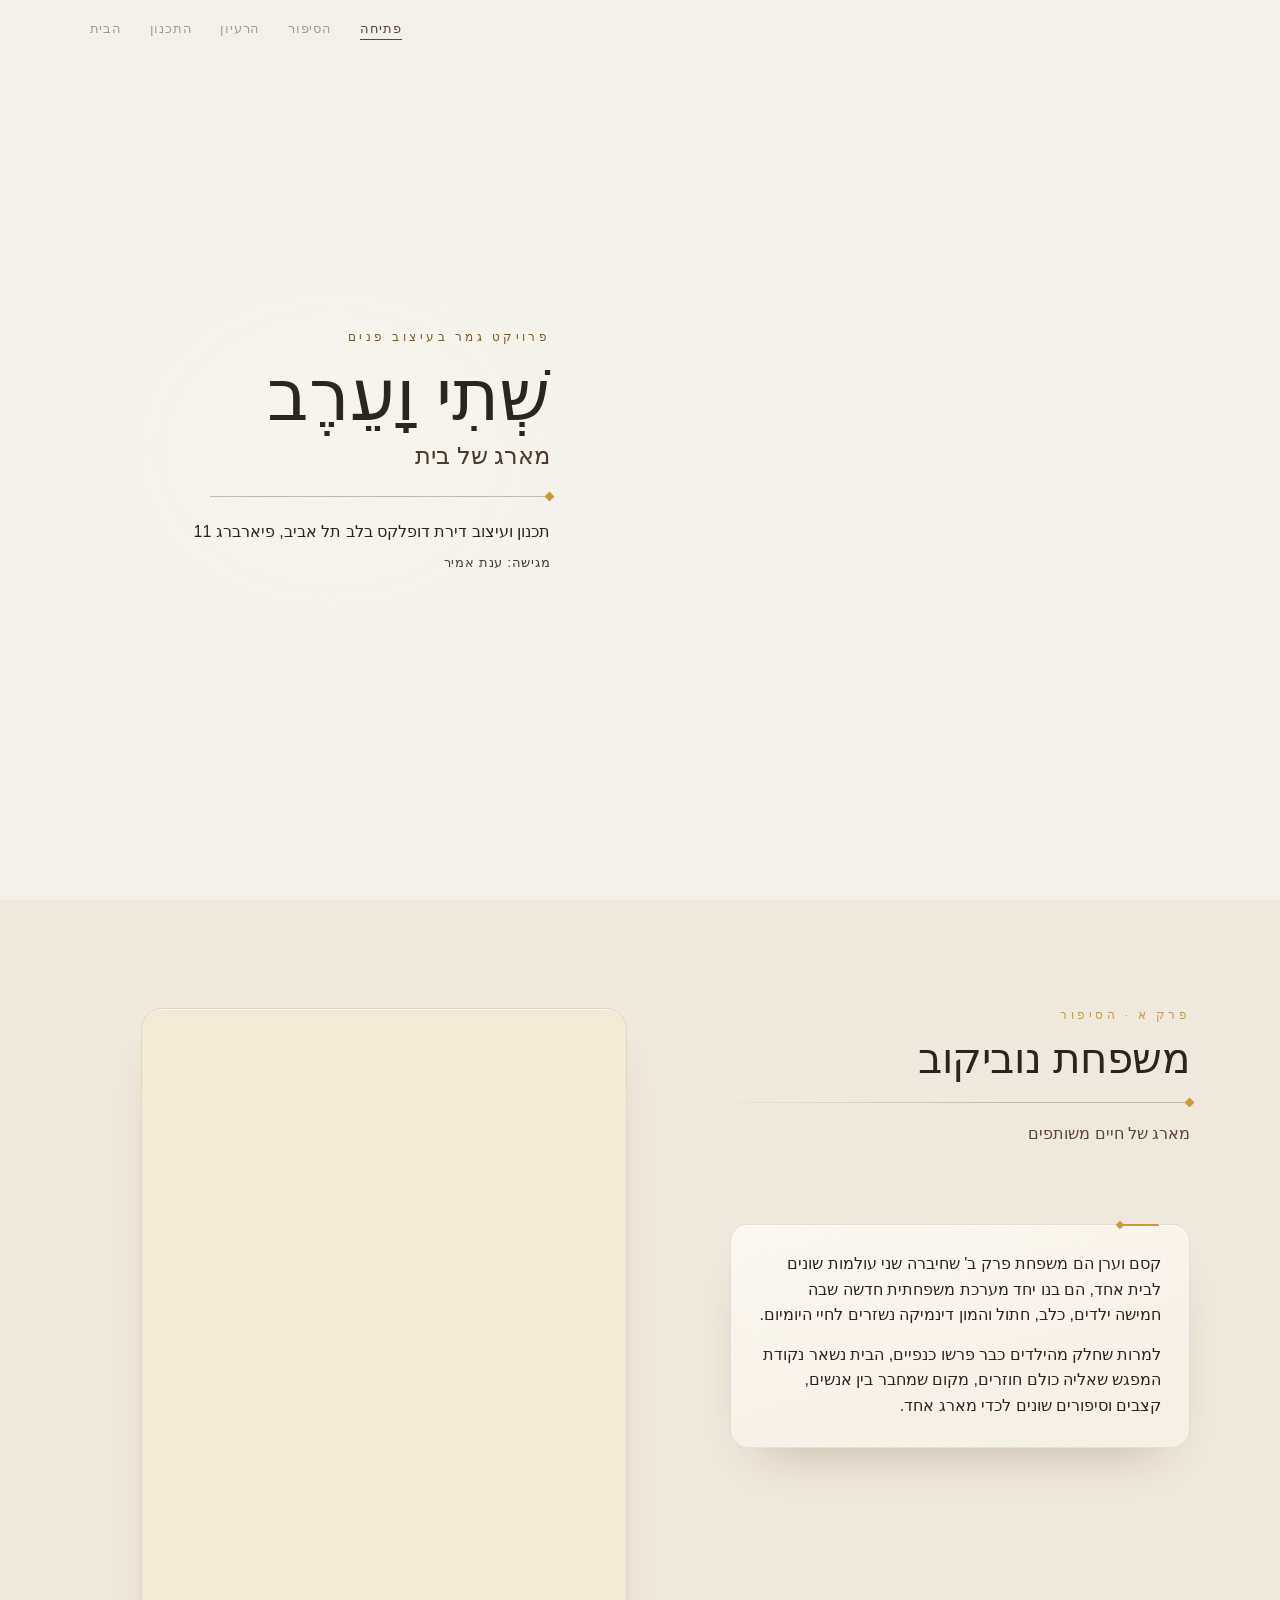
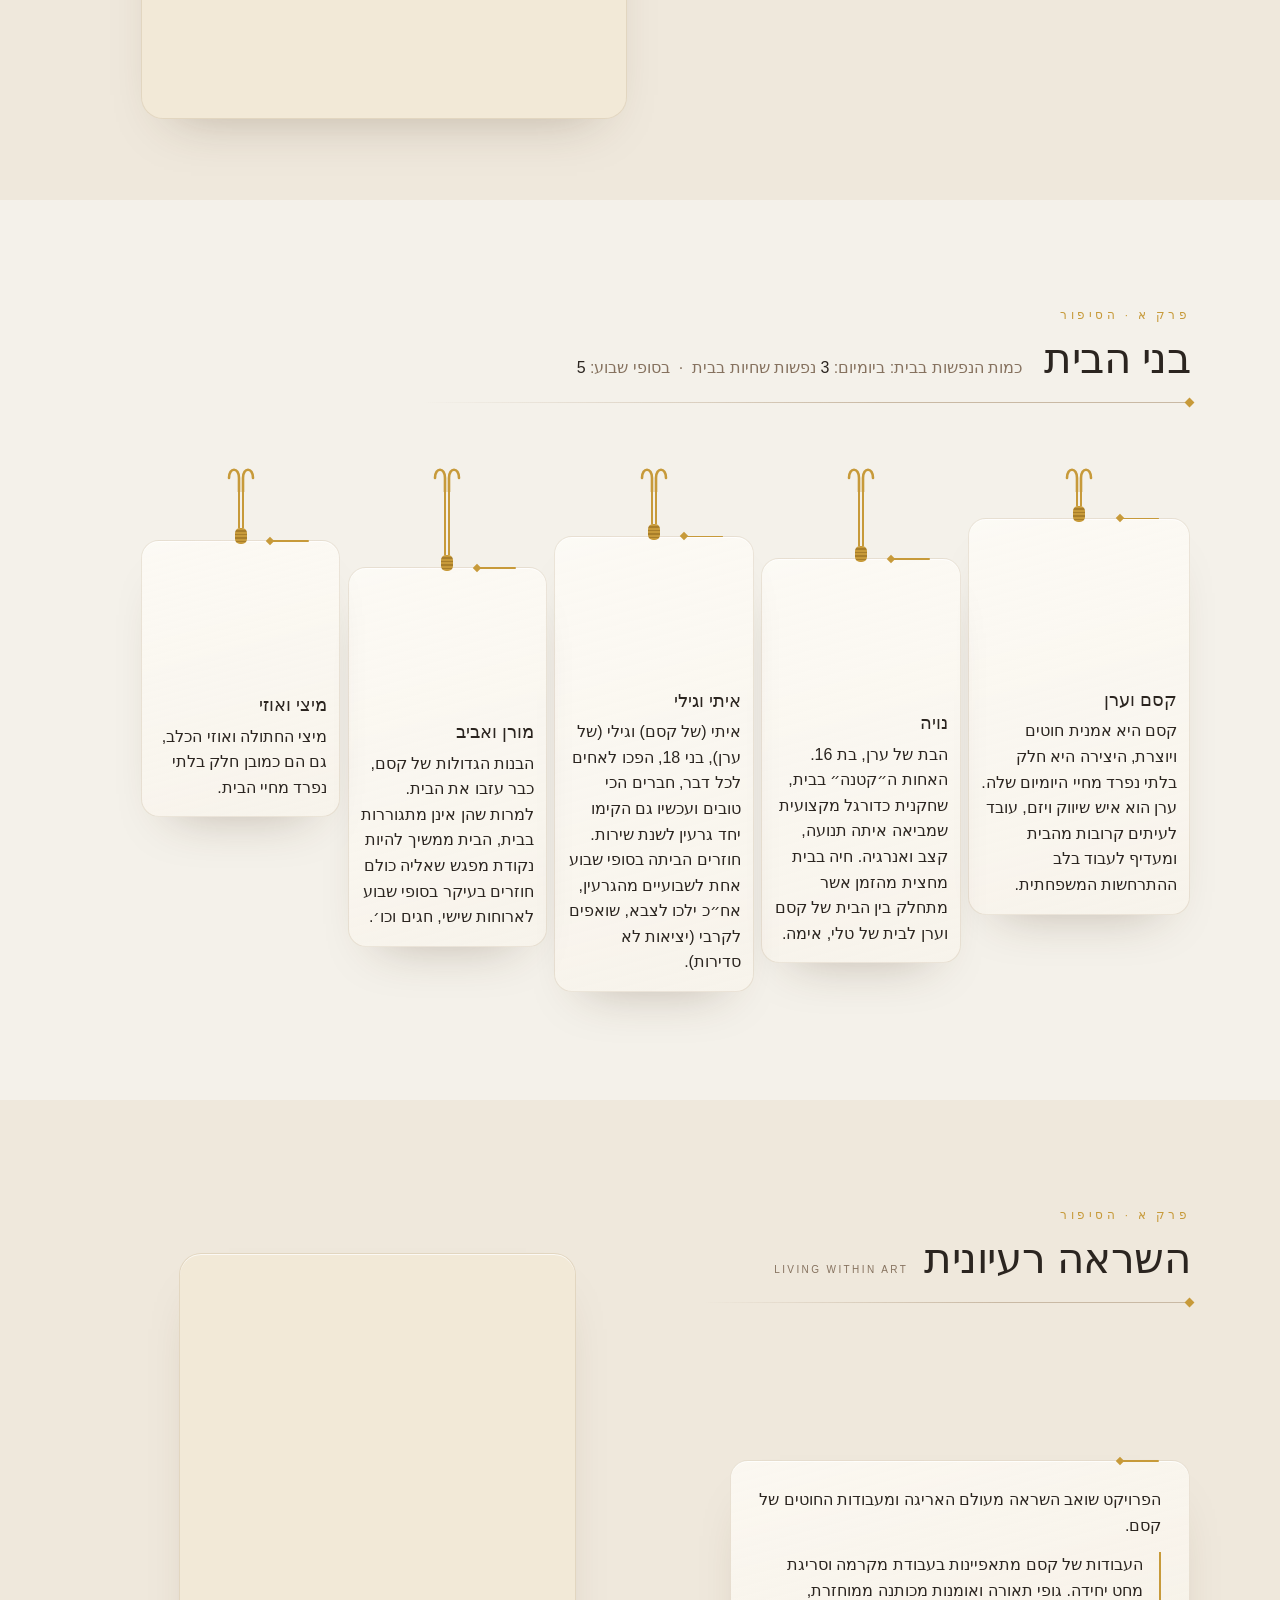
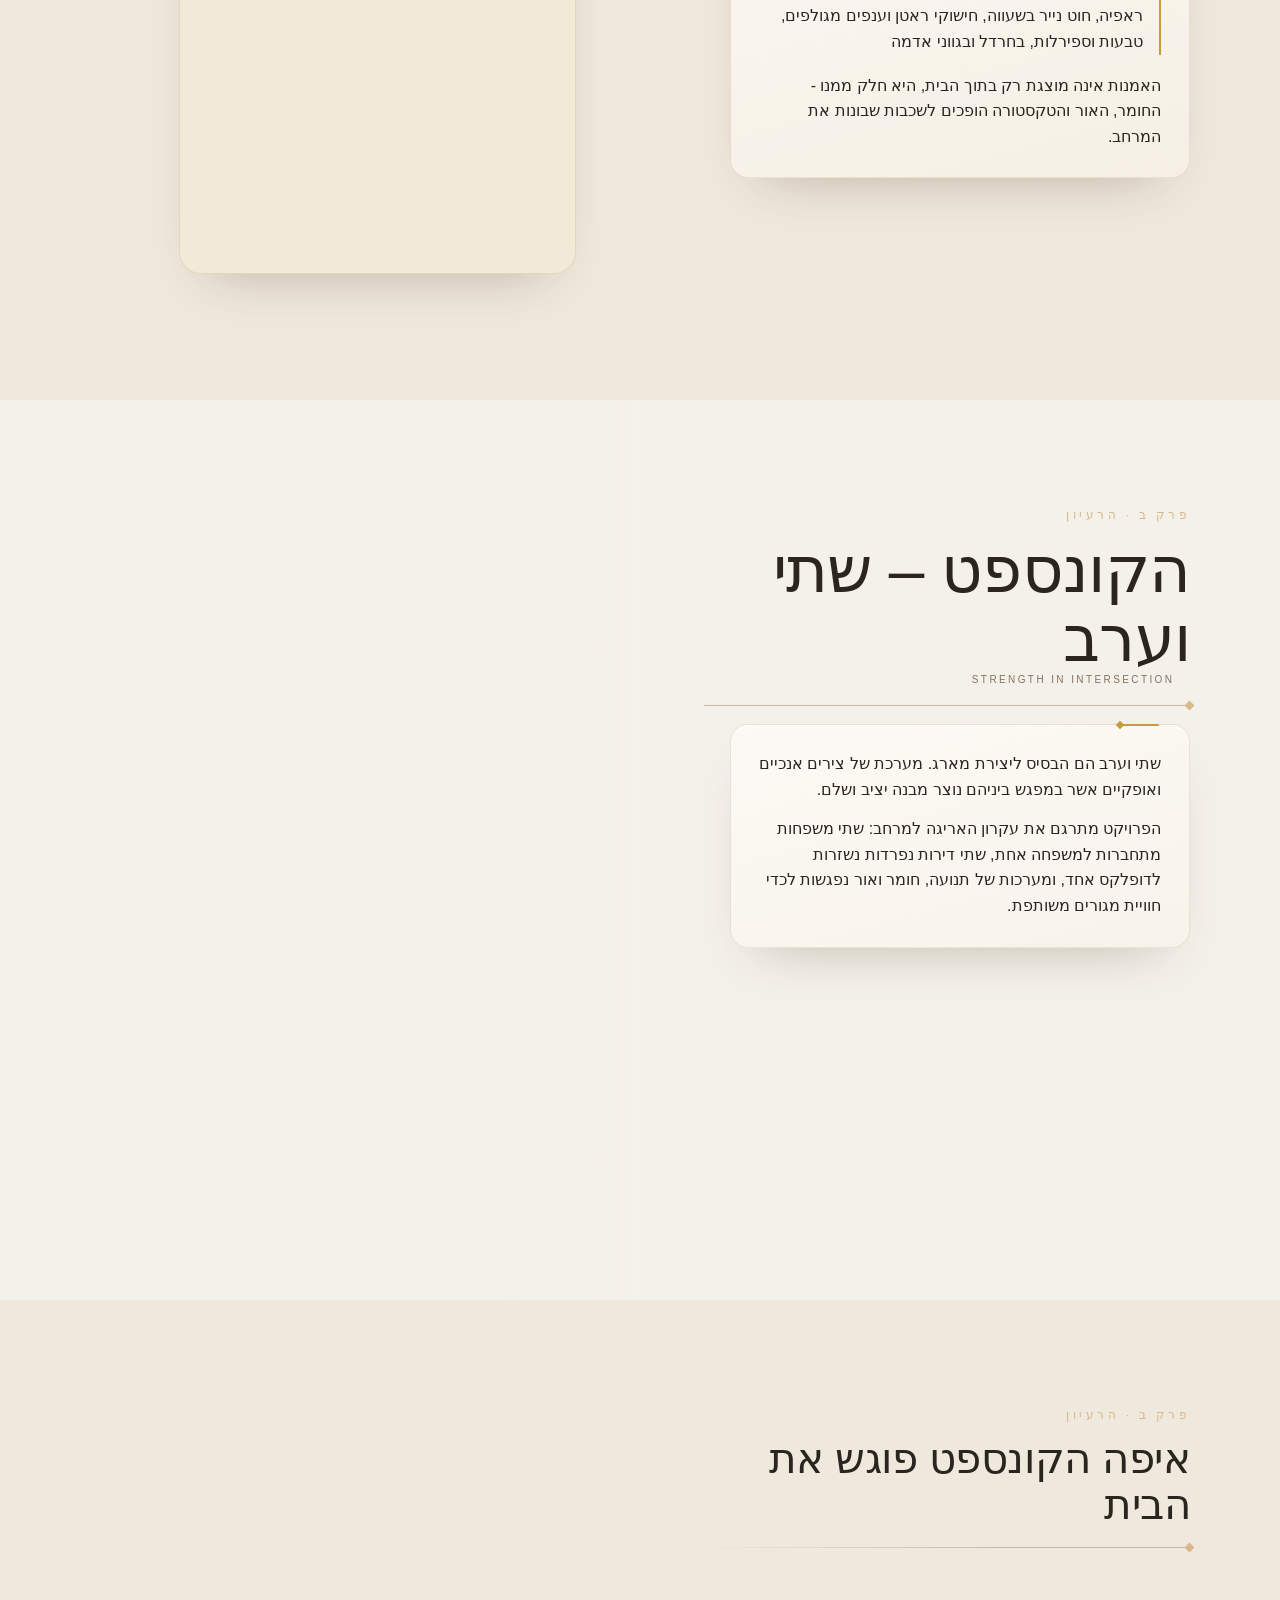
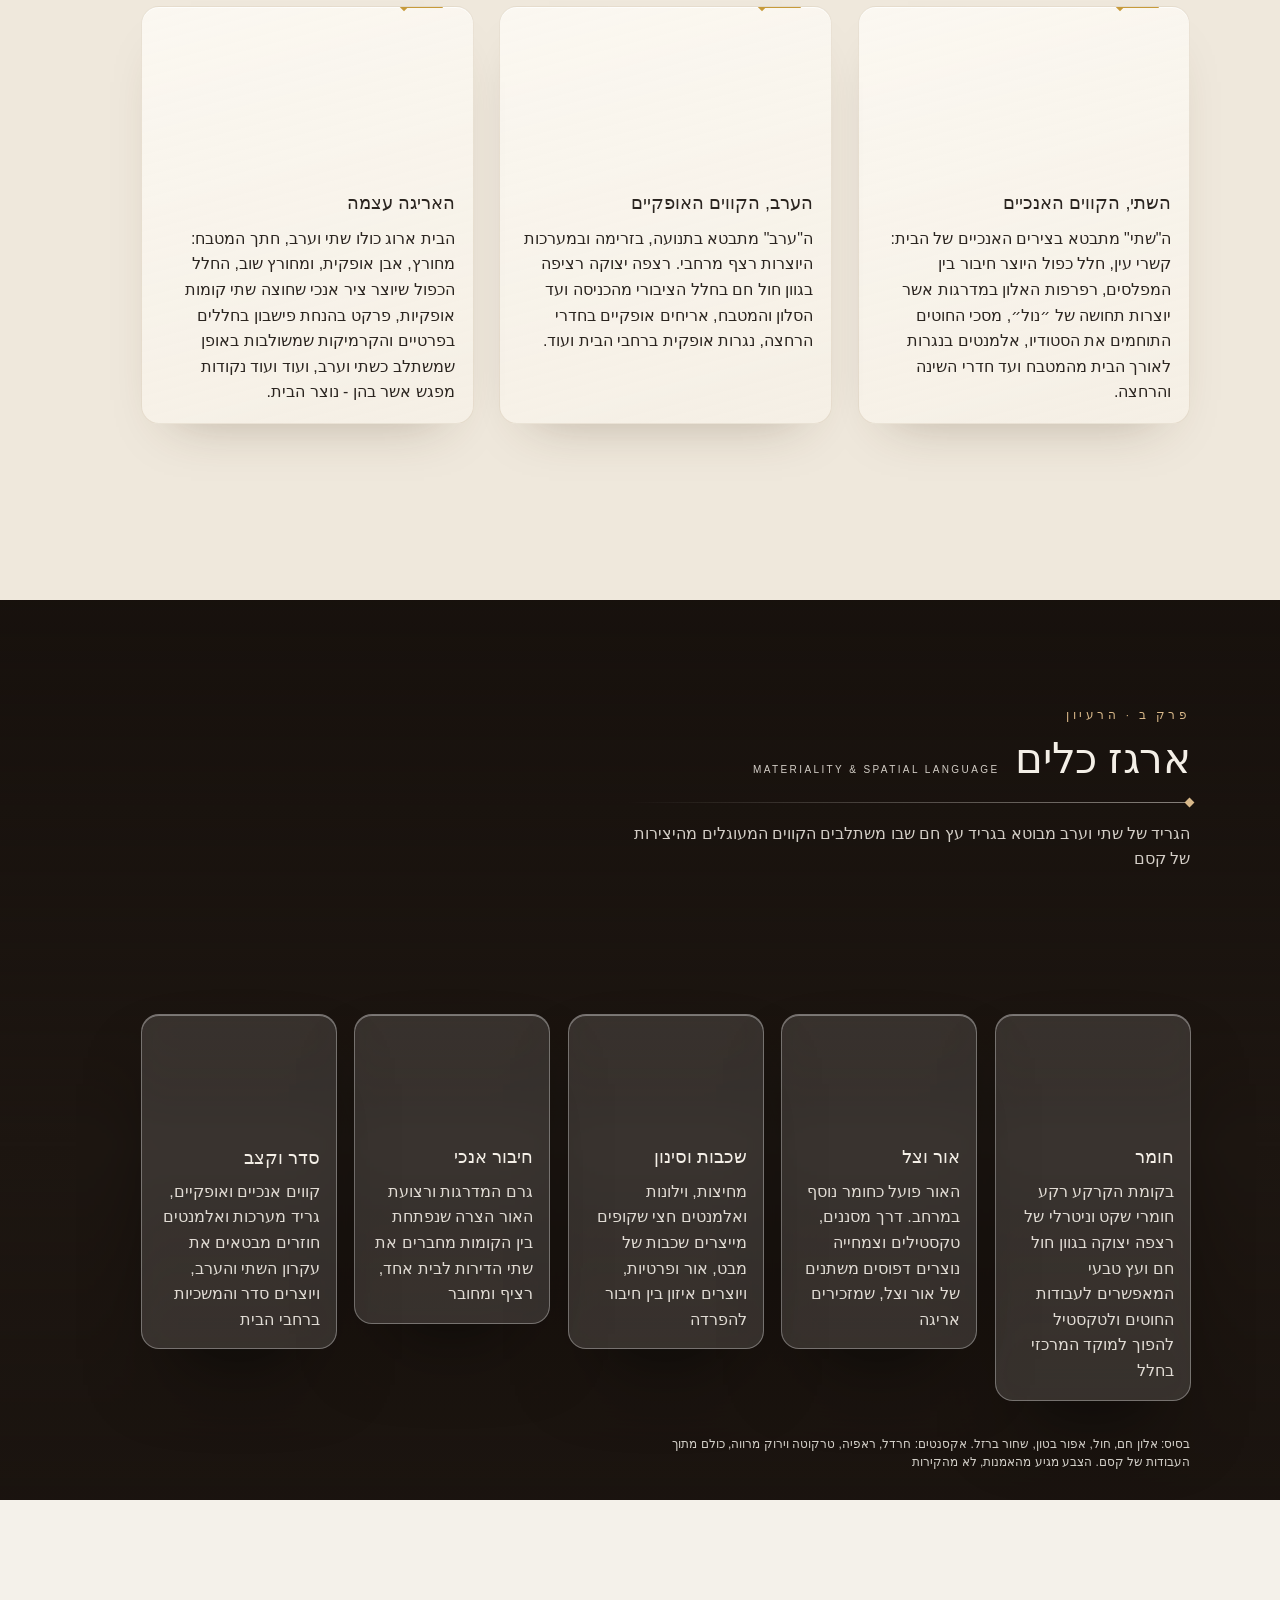
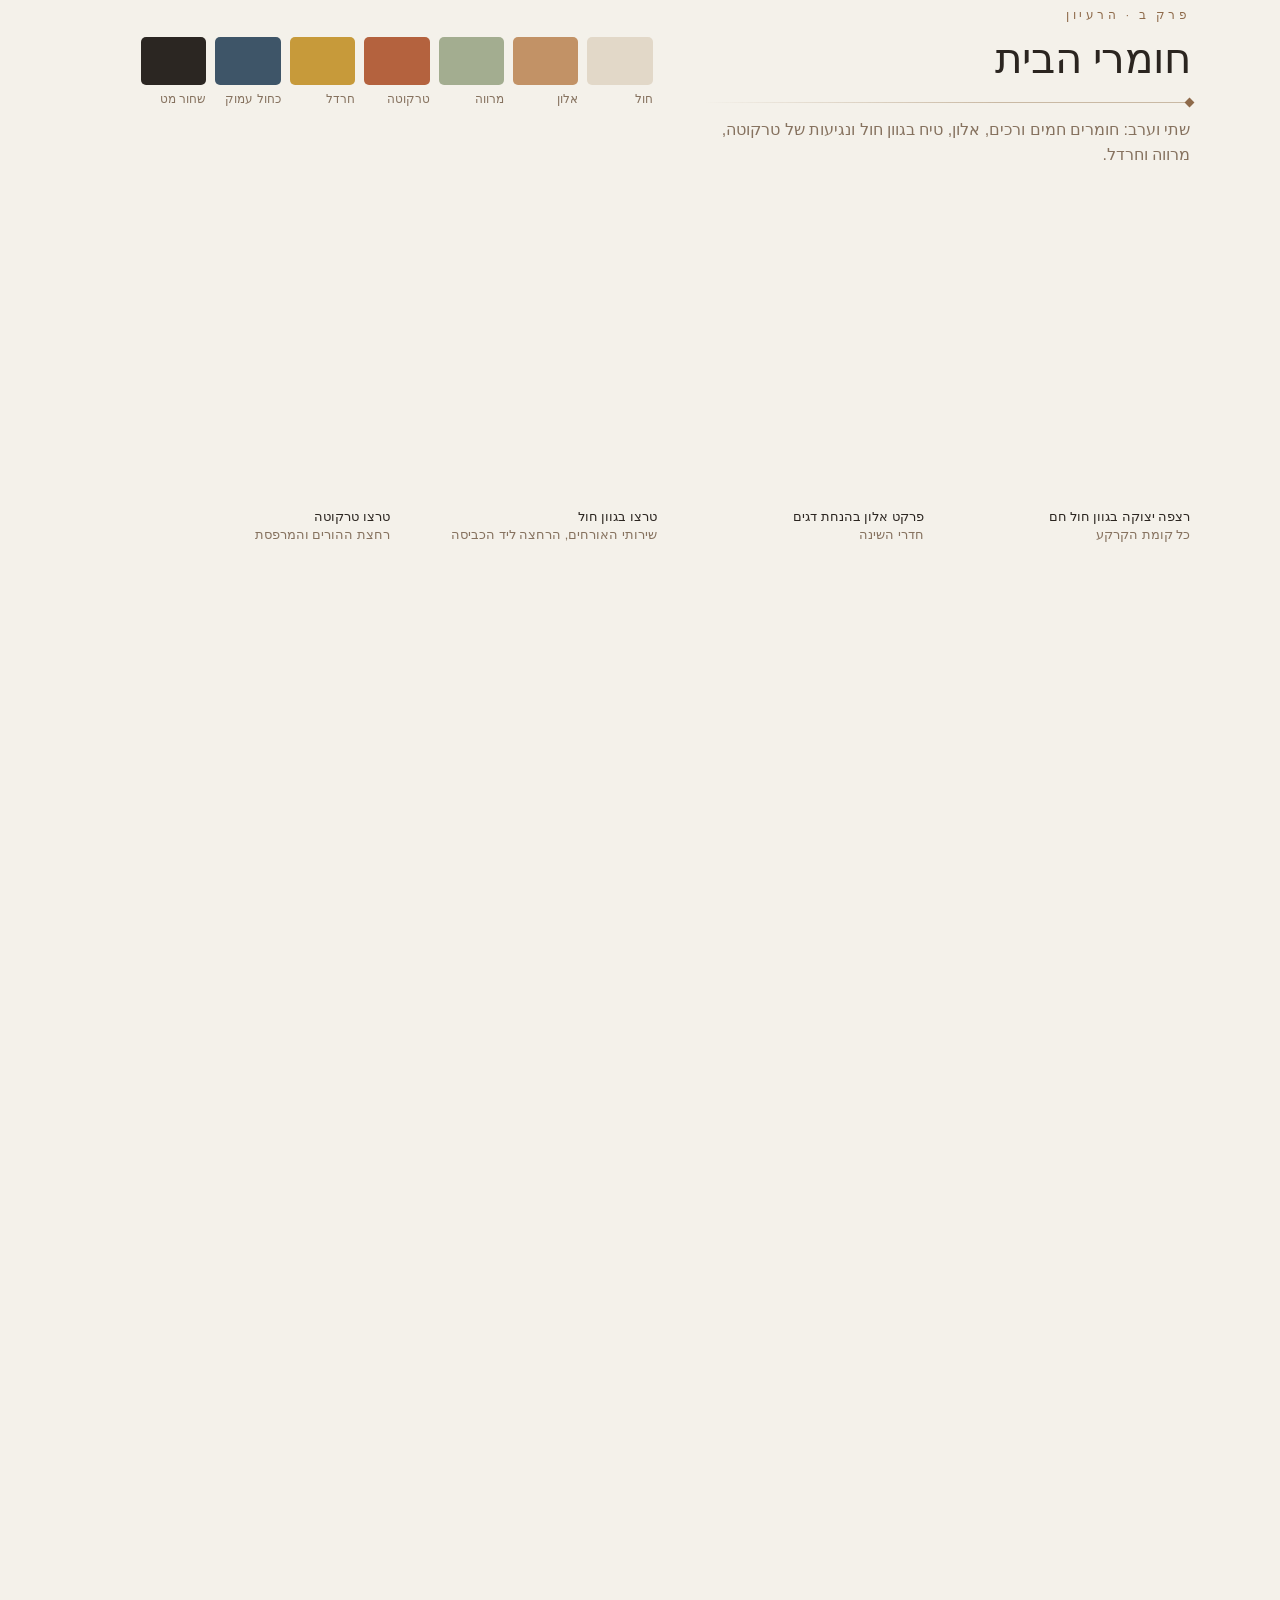
==== commit b6d30dfd: "25.11: כל 14 ההדמיות בסוף ההצגה, מסך לכל הדמיה, וקישור למצגת בקנבה בשקף הסיום Co-Authored-By: Claude" ====
--- a/a.html
+++ b/a.html
@@ -187,6 +187,16 @@
   .s-end h2{font-size:clamp(38px,4vw,62px)}
   .s-end .rule{margin:24px auto 0;transform-origin:50% 50%}
   .s-end .rule::after{right:50%;margin-right:-3px}
+  /* 25.11 ענת: כל ההדמיות בסוף, מסך לכל הדמיה */
+  .s-rend>.sk{background:#211b17}
+  .s-rend .rimg{position:absolute;left:72px;right:72px;top:64px;bottom:56px;display:flex;align-items:center;justify-content:center}
+  .s-rend .rimg img{max-width:100%;max-height:100%;object-fit:contain;box-shadow:0 30px 80px rgba(0,0,0,.5)}
+  .s-rend .rcap{position:absolute;right:72px;bottom:16px;font-family:var(--display);font-size:clamp(16px,1.3vw,22px);color:#F4F1EA}
+  .s-rend .rcap small{font-family:var(--text);font-size:11px;letter-spacing:.3em;color:rgba(244,241,234,.6);margin-left:14px}
+  html.m .s-rend>.sk{display:flex;flex-direction:column;justify-content:center}
+  html.m .s-rend .rimg{position:relative;inset:auto}
+  html.m .s-rend .rcap{position:relative;right:auto;bottom:auto;margin-top:12px;text-align:right}
+  .s-end .canva{margin-top:14px}
   .s-end .sig{margin-top:24px;font-size:var(--t-small);letter-spacing:.16em;color:var(--soft)}
 
   /* האנך */
@@ -766,6 +776,63 @@
   </div>
 </div></section>
 
+<section class="scene s-rend" id="s-rend-01" data-ch="4" style="--acc:var(--sage)"><div class="sk">
+  <div class="rimg"><img src="media/הדמיות/01.webp" alt="מבט מהכניסה" loading="eager"></div>
+  <div class="rcap"><small>הדמיות · 1 / 14</small>מבט מהכניסה</div>
+</div></section>
+<section class="scene s-rend" id="s-rend-02" data-ch="4" style="--acc:var(--sage)"><div class="sk">
+  <div class="rimg"><img src="media/הדמיות/02.webp" alt="סלון" loading="eager"></div>
+  <div class="rcap"><small>הדמיות · 2 / 14</small>סלון</div>
+</div></section>
+<section class="scene s-rend" id="s-rend-03" data-ch="4" style="--acc:var(--sage)"><div class="sk">
+  <div class="rimg"><img src="media/הדמיות/03.webp" alt="מטבח מהסלון" loading="eager"></div>
+  <div class="rcap"><small>הדמיות · 3 / 14</small>מטבח מהסלון</div>
+</div></section>
+<section class="scene s-rend" id="s-rend-04" data-ch="4" style="--acc:var(--sage)"><div class="sk">
+  <div class="rimg"><img src="media/הדמיות/04.webp" alt="סטודיו מהסלון" loading="eager"></div>
+  <div class="rcap"><small>הדמיות · 4 / 14</small>סטודיו מהסלון</div>
+</div></section>
+<section class="scene s-rend" id="s-rend-05" data-ch="4" style="--acc:var(--sage)"><div class="sk">
+  <div class="rimg"><img src="media/הדמיות/05.webp" alt="סטודיו" loading="eager"></div>
+  <div class="rcap"><small>הדמיות · 5 / 14</small>סטודיו</div>
+</div></section>
+<section class="scene s-rend" id="s-rend-06" data-ch="4" style="--acc:var(--sage)"><div class="sk">
+  <div class="rimg"><img src="media/הדמיות/06.webp" alt="חדר שינה, קומת קרקע" loading="eager"></div>
+  <div class="rcap"><small>הדמיות · 6 / 14</small>חדר שינה, קומת קרקע</div>
+</div></section>
+<section class="scene s-rend" id="s-rend-07" data-ch="4" style="--acc:var(--sage)"><div class="sk">
+  <div class="rimg"><img src="media/הדמיות/07.webp" alt="שירותי אורחים" loading="eager"></div>
+  <div class="rcap"><small>הדמיות · 7 / 14</small>שירותי אורחים</div>
+</div></section>
+<section class="scene s-rend" id="s-rend-08" data-ch="4" style="--acc:var(--sage)"><div class="sk">
+  <div class="rimg"><img src="media/הדמיות/08.webp" alt="חדר ההורים, המיטה" loading="eager"></div>
+  <div class="rcap"><small>הדמיות · 8 / 14</small>חדר ההורים, המיטה</div>
+</div></section>
+<section class="scene s-rend" id="s-rend-09" data-ch="4" style="--acc:var(--sage)"><div class="sk">
+  <div class="rimg"><img src="media/הדמיות/09.webp" alt="חדר ההורים, הארון והמרפסת" loading="eager"></div>
+  <div class="rcap"><small>הדמיות · 9 / 14</small>חדר ההורים, הארון והמרפסת</div>
+</div></section>
+<section class="scene s-rend" id="s-rend-10" data-ch="4" style="--acc:var(--sage)"><div class="sk">
+  <div class="rimg"><img src="media/הדמיות/10.webp" alt="מרפסת ההורים" loading="eager"></div>
+  <div class="rcap"><small>הדמיות · 10 / 14</small>מרפסת ההורים</div>
+</div></section>
+<section class="scene s-rend" id="s-rend-11" data-ch="4" style="--acc:var(--sage)"><div class="sk">
+  <div class="rimg"><img src="media/הדמיות/11.webp" alt="חדר רחצה הורים" loading="eager"></div>
+  <div class="rcap"><small>הדמיות · 11 / 14</small>חדר רחצה הורים</div>
+</div></section>
+<section class="scene s-rend" id="s-rend-12" data-ch="4" style="--acc:var(--sage)"><div class="sk">
+  <div class="rimg"><img src="media/הדמיות/12.webp" alt="החדר של גילי" loading="eager"></div>
+  <div class="rcap"><small>הדמיות · 12 / 14</small>החדר של גילי</div>
+</div></section>
+<section class="scene s-rend" id="s-rend-13" data-ch="4" style="--acc:var(--sage)"><div class="sk">
+  <div class="rimg"><img src="media/הדמיות/13.webp" alt="חדר רחצה ליד הכביסה" loading="eager"></div>
+  <div class="rcap"><small>הדמיות · 13 / 14</small>חדר רחצה ליד הכביסה</div>
+</div></section>
+<section class="scene s-rend" id="s-rend-14" data-ch="4" style="--acc:var(--sage)"><div class="sk">
+  <div class="rimg"><img src="media/הדמיות/14.webp" alt="החדר של נויה" loading="eager"></div>
+  <div class="rcap"><small>הדמיות · 14 / 14</small>החדר של נויה</div>
+</div></section>
+
 <section class="scene s-end" id="s-end" data-ch="4" style="--acc:var(--sage)"><div class="sk">
   <video class="bg loop" src="media/קסם-סריגה.mp4" poster="media/קסם-סריגה.jpg" muted loop playsinline preload="metadata"></video>
   <div class="wrap"><div class="inner">
@@ -773,6 +840,7 @@
     <div class="rule rv"></div>
     <div class="sig rv">ענת אמיר · שתי וערב · פיארברג 11</div>
     <div class="mlinkp rv"><a class="mlink" href="model.html" target="_blank" tabindex="-1" rel="noopener">למודל החי<svg viewBox="0 0 16 16" aria-hidden="true"><path d="M5 11L11 5M6 5h5v5"/></svg></a></div>
+    <div class="mlinkp canva rv"><a class="mlink" href="https://canva.link/qpxujm8jnco7qvz" target="_blank" tabindex="-1" rel="noopener">למצגת בקנבה<svg viewBox="0 0 16 16" aria-hidden="true"><path d="M5 11L11 5M6 5h5v5"/></svg></a></div>
   </div></div>
 </div></section>
 
@@ -920,7 +988,7 @@
   }
   // הקטע הפעיל: הלשונית של הפרק שלו, והחלק הפעיל של האנך
   ScrollTrigger.create({ trigger: s, start: 'top center', end: 'bottom center',
-    onToggle: self => { if (self.isActive) { current = i; tabs.forEach(a => a.classList.toggle('on', a.dataset.ch === s.dataset.ch)); document.getElementById('hint').classList.toggle('off', i > 0); document.body.classList.toggle('dark', s.classList.contains('s-tour')); } } });
+    onToggle: self => { if (self.isActive) { current = i; tabs.forEach(a => a.classList.toggle('on', a.dataset.ch === s.dataset.ch)); document.getElementById('hint').classList.toggle('off', i > 0); document.body.classList.toggle('dark', s.classList.contains('s-tour') || s.classList.contains('s-rend')); } } });
   // כניסה לקטע: התוכן נכנס בהדרגה, מלמטה, פריט אחרי פריט
   const items = s.querySelectorAll('.rv');
   if (items.length) {
@@ -1240,7 +1308,17 @@
     lenis.scrollTo(y, { immediate: true, force: true }); if (Math.abs(scrollY - y) > 2) { scrollTo(0, y); if (lenis.resize) lenis.resize(); lenis.scrollTo(y, { immediate: true, force: true }); } ScrollTrigger.update(); };
   // רק אחרי שהדף נרגע: שינויי גודל בזמן הטעינה (ומעבר ישיר לשקף עם ?s=) לא נתפסים, אחרת הם מחזירים לשער
   let ready = 0; addEventListener('load', () => setTimeout(() => { ready = 1; }, 2500));
-  addEventListener('resize', () => { if (!ready) return; if (!keep) keep = (moving && window.__goingTo) || scenes[indexNow()].id;
+  // 17.11 לילה (ענת במק, מסך מלא אמיתי: פס בהיר בתחתית כל שקף): ScrollTrigger מתעלם בכוונה מכל שינוי גודל כשהדף במסך מלא
+  // (document.fullscreenElement), ולכן השקפים הנעוצים נשארו בגובה החלון שלפני המסך המלא. כאן מחשבים מחדש בעצמנו,
+  // בכניסה וביציאה ממסך מלא ובכל שינוי גודל בזמן מסך מלא, ואז חוזרים לשקף
+  const isFS = () => !!(document.fullscreenElement || document.webkitFullscreenElement);
+  let t2 = 0, t3 = 0;
+  const fsRefresh = () => { if (!keep) keep = (moving && window.__goingTo) || scenes[indexNow()].id;
+    clearTimeout(t2); clearTimeout(t3); clearTimeout(t1);
+    t2 = setTimeout(() => ScrollTrigger.refresh(), 250);
+    t3 = setTimeout(() => { ScrollTrigger.refresh(); snap(); keep = null; }, 1000); };
+  document.addEventListener('fullscreenchange', fsRefresh); document.addEventListener('webkitfullscreenchange', fsRefresh);
+  addEventListener('resize', () => { if (isFS()) { fsRefresh(); return; } if (!ready) return; if (!keep) keep = (moving && window.__goingTo) || scenes[indexNow()].id;
     clearTimeout(t1); t1 = setTimeout(() => { snap(); keep = null; }, 900); }, true);
   // 17.11 ערב: כשהמעבר למסך מלא איטי, האתר מחשב מחדש גם אחרי שהשמירה שוחררה, והדף נשאר קצת מעל, על השקף הקודם.
   // לכן כל חישוב מחדש (refresh) זוכר את השקף שעל המסך לפניו (המקומות עוד הישנים) וחוזר אליו אחריו
@@ -1253,12 +1331,15 @@
 // ===== 17.11 גרסה א: פקדים לסרטונים. עכבר: עצירה והמשך, 10 שנ' אחורה וקדימה, פס זמן לגרירה, מהירות.
 // הקליקר לא משתנה: רווח, חיצים, PageDown ו-Enter ממשיכים כמו קודם. במקלדת (לפי מיקום המקש, גם בעברית): K עוצר וממשיך, J ו-L עשר שניות, [ ו-] מהירות =====
 window.__vctl = (() => {
-  const SP = [0.5, 0.75, 1, 1.25, 1.5, 2];
+  // ענת 17.11 לילה: הסרטונים מתחילים ב-1.15 (המוזיקה בלי שינוי גובה). הכפתור: 1.15, 1.25, 1.5, וחזרה ל-1. רק באתר, הקבצים לא שונו
+  const SP = [1, 1.15, 1.25, 1.5], RATE0 = 1.15;
   const fmt = t => { t = Math.max(0, Math.floor(t || 0)); return Math.floor(t / 60) + ':' + String(t % 60).padStart(2, '0'); };
   const ICON = { pp: '<svg viewBox="0 0 20 20"><path class="i-play" d="M6 3.5l11 6.5-11 6.5z"/><path class="i-pause" d="M7 4v12M13 4v12"/></svg>',
     back: '<svg viewBox="0 0 20 20"><path d="M10 5l-6 5 6 5M16 5l-6 5 6 5"/></svg>', fwd: '<svg viewBox="0 0 20 20"><path d="M4 5l6 5-6 5M10 5l6 5-6 5"/></svg>' };
   const boxes = gsap.utils.toArray('.s-tour .vbox').map(box => {
     const v = box.querySelector('video'), bar = document.createElement('div'); bar.className = 'vctl';
+    v.preservesPitch = v.mozPreservesPitch = v.webkitPreservesPitch = true; v.defaultPlaybackRate = RATE0; v.playbackRate = RATE0;
+    v.addEventListener('loadedmetadata', () => { if (v.playbackRate === 1 && !v.__rateSet) v.playbackRate = RATE0; });
     bar.innerHTML = `<button class="vb" data-a="pp" aria-label="עצירה והמשך">${ICON.pp}</button><button class="vb" data-a="back" aria-label="10 שניות אחורה">${ICON.back}</button>`
       + `<button class="vb" data-a="fwd" aria-label="10 שניות קדימה">${ICON.fwd}</button><span class="tm"><b>0:00</b> / <i>0:00</i></span>`
       + `<div class="trk"><div class="fill"></div><div class="knob"></div></div><button class="vb sp" data-a="sp" aria-label="מהירות">1×</button>`;
@@ -1281,7 +1362,7 @@
       if (a === 'pp') { if (v.paused) { v.muted = false; v.play().catch(() => {}); } else v.pause(); }
       else if (a === 'back') v.currentTime = Math.max(0, v.currentTime - 10);
       else if (a === 'fwd') v.currentTime = Math.min(Math.max(0, d - .1), v.currentTime + 10);
-      else if (a === 'faster' || a === 'slower' || a === 'sp') { const i = SP.indexOf(v.playbackRate), k = i < 0 ? 2 : i;
+      else if (a === 'faster' || a === 'slower' || a === 'sp') { const i = SP.indexOf(v.playbackRate), k = i < 0 ? 1 : i; v.__rateSet = true;
         v.playbackRate = a === 'slower' ? SP[Math.max(0, k - 1)] : a === 'faster' ? SP[Math.min(SP.length - 1, k + 1)] : SP[(k + 1) % SP.length]; }
       draw(); poke(); };
     // לחיצה על הפס לא מגיעה לסרטון, לא לוקחת פוקוס ולא מזיזה שקף
@@ -1337,6 +1418,7 @@
   's-tour':   { kind: 'edge' }, 's-vid-a': { kind: 'edge' }, 's-vid-b': { kind: 'edge' },
   // ענת 15.11 סבב 5: הסיום היחיד הוא קו בודד שיורד מלמעלה עד תחתית המסך ונקטע על הטקסט (העיגול של סבב 4 ירד, הקוד שלו נשאר: kind 'ring', big)
   's-mat':    { kind: 'side' },   // 15.11 ערב: שקף החומרים, ירידה שקטה בשוליים השמאליים, לא על התמונות
+  's-rend-01':{ kind: 'side' }, 's-rend-02':{ kind: 'side' }, 's-rend-03':{ kind: 'side' }, 's-rend-04':{ kind: 'side' }, 's-rend-05':{ kind: 'side' }, 's-rend-06':{ kind: 'side' }, 's-rend-07':{ kind: 'side' }, 's-rend-08':{ kind: 'side' }, 's-rend-09':{ kind: 'side' }, 's-rend-10':{ kind: 'side' }, 's-rend-11':{ kind: 'side' }, 's-rend-12':{ kind: 'side' }, 's-rend-13':{ kind: 'side' }, 's-rend-14':{ kind: 'side' },
   's-end':    { kind: 'drop', sel: '.inner', through: true },
 };
 // במקומות שבהם החוט עובר בין הכותרת לטקסט, הוא מחליף את קו ההפרדה (ענת 8.11). מוסתר רק בתצוגה הזאת
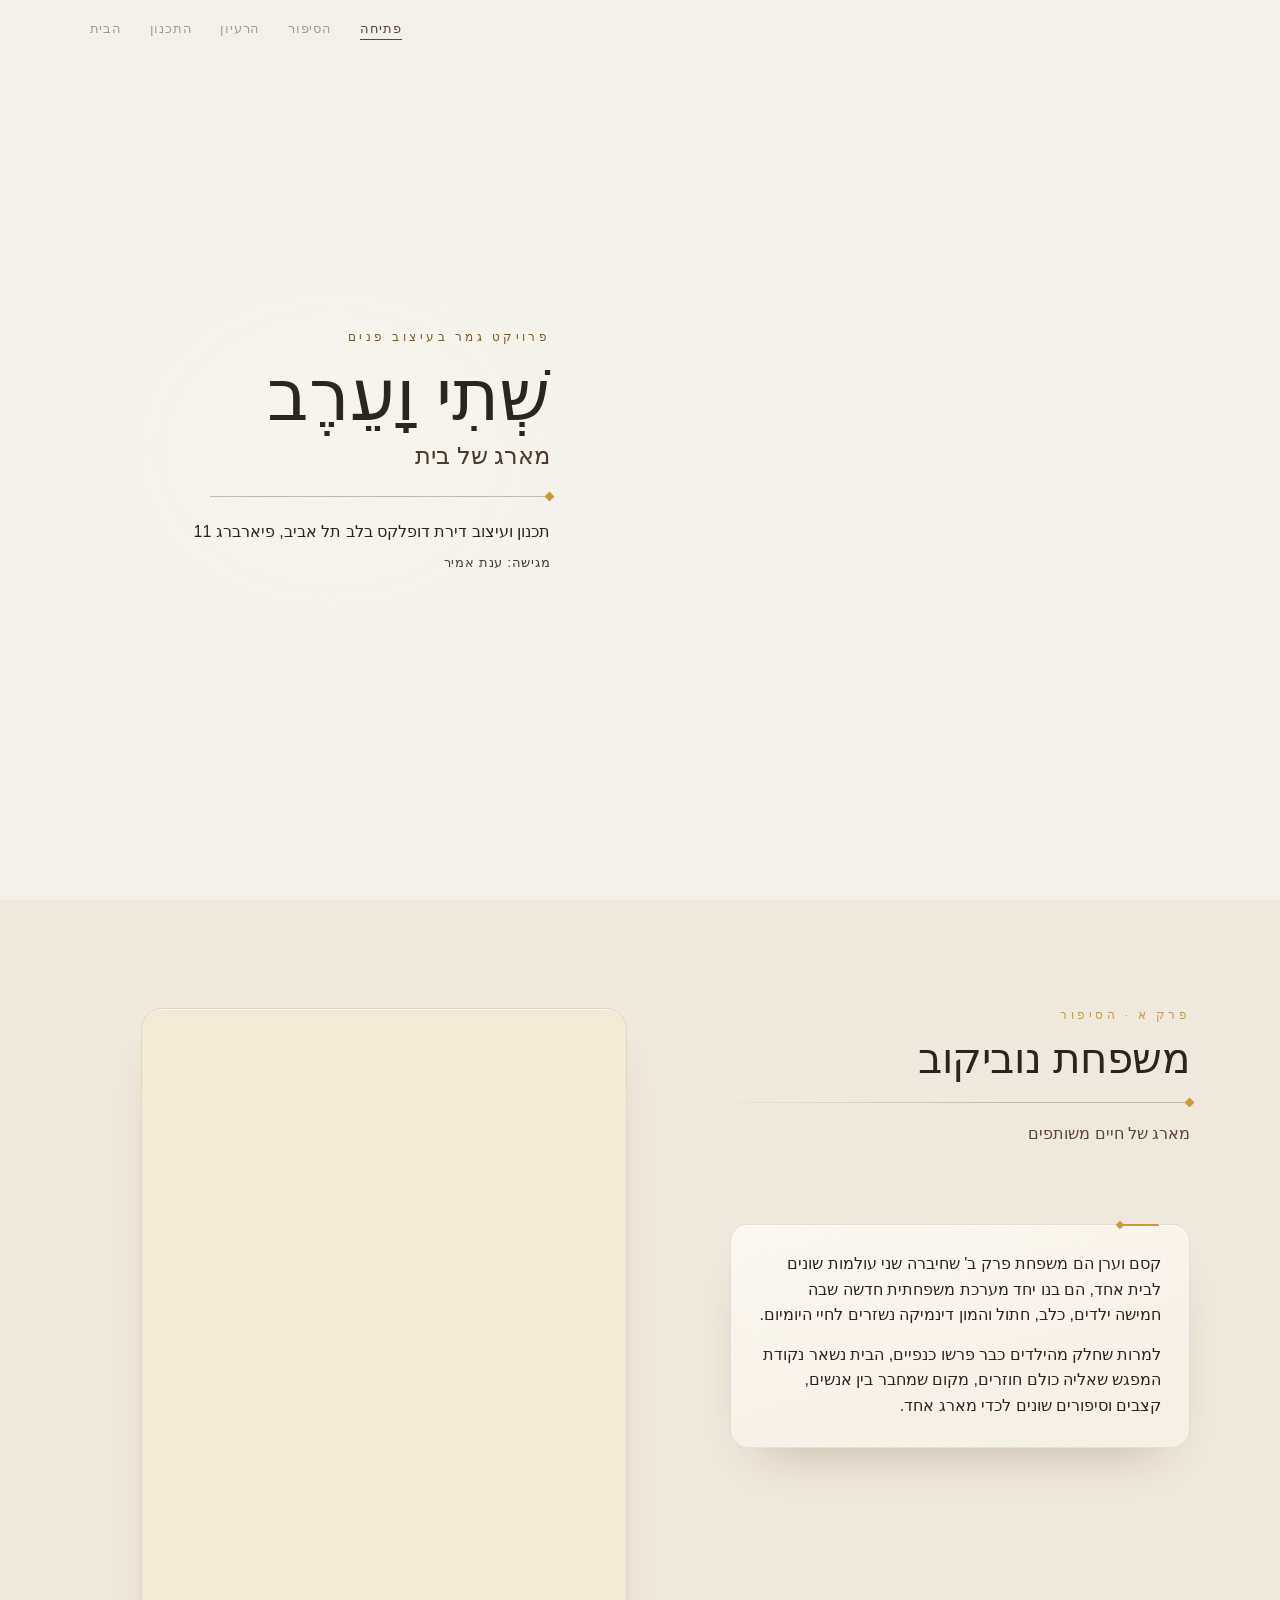
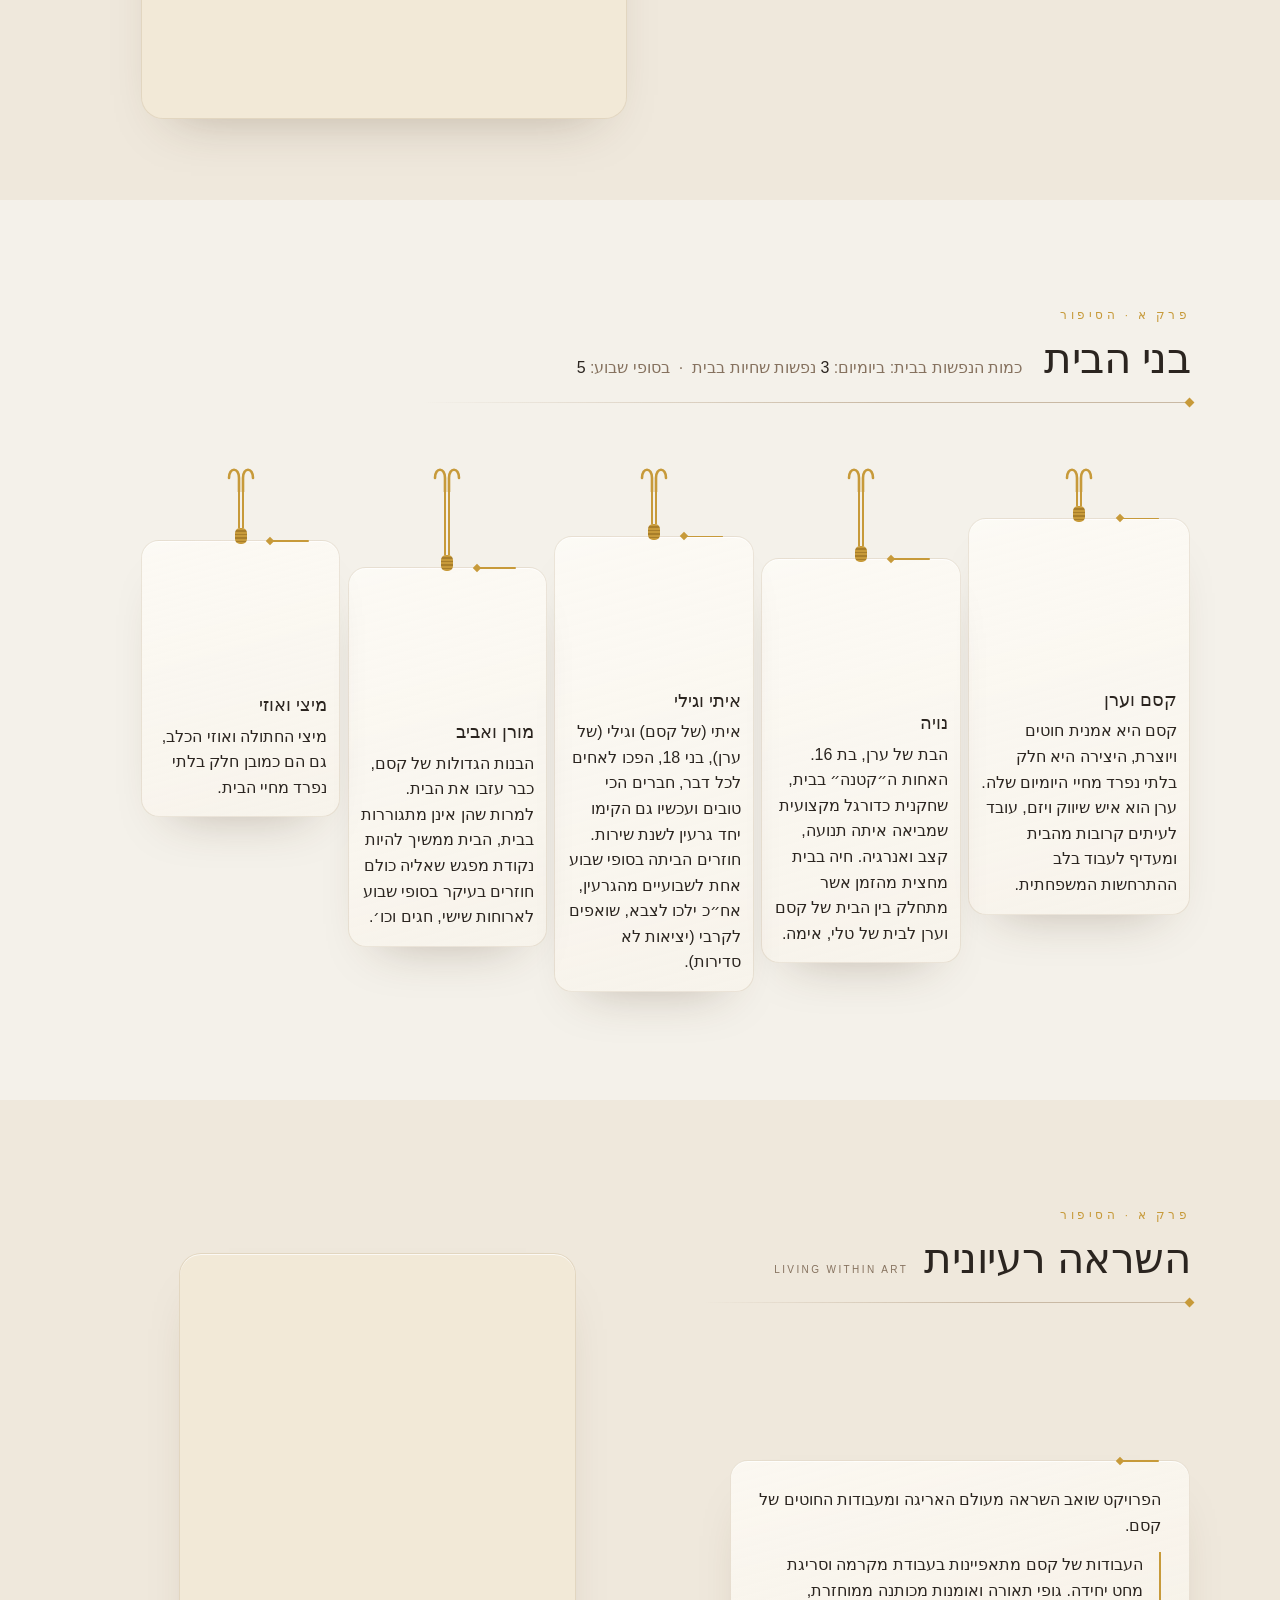
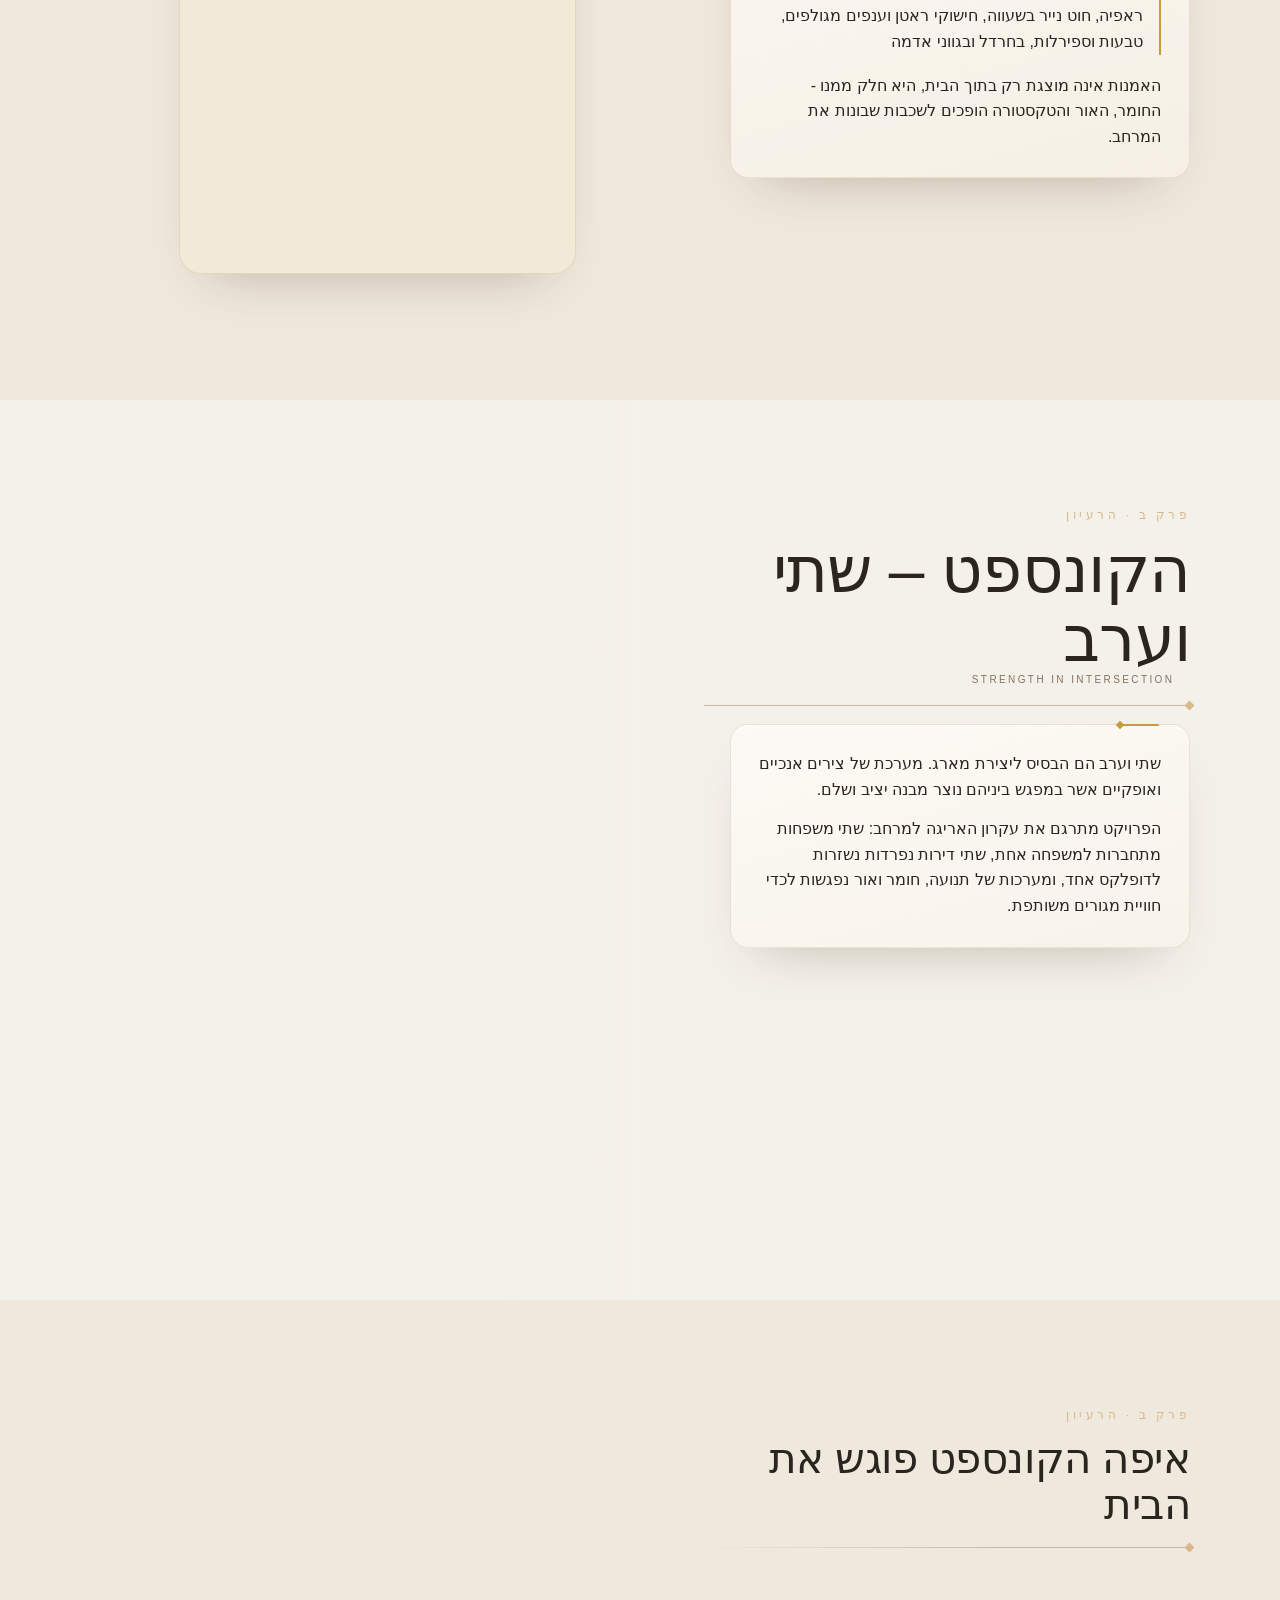
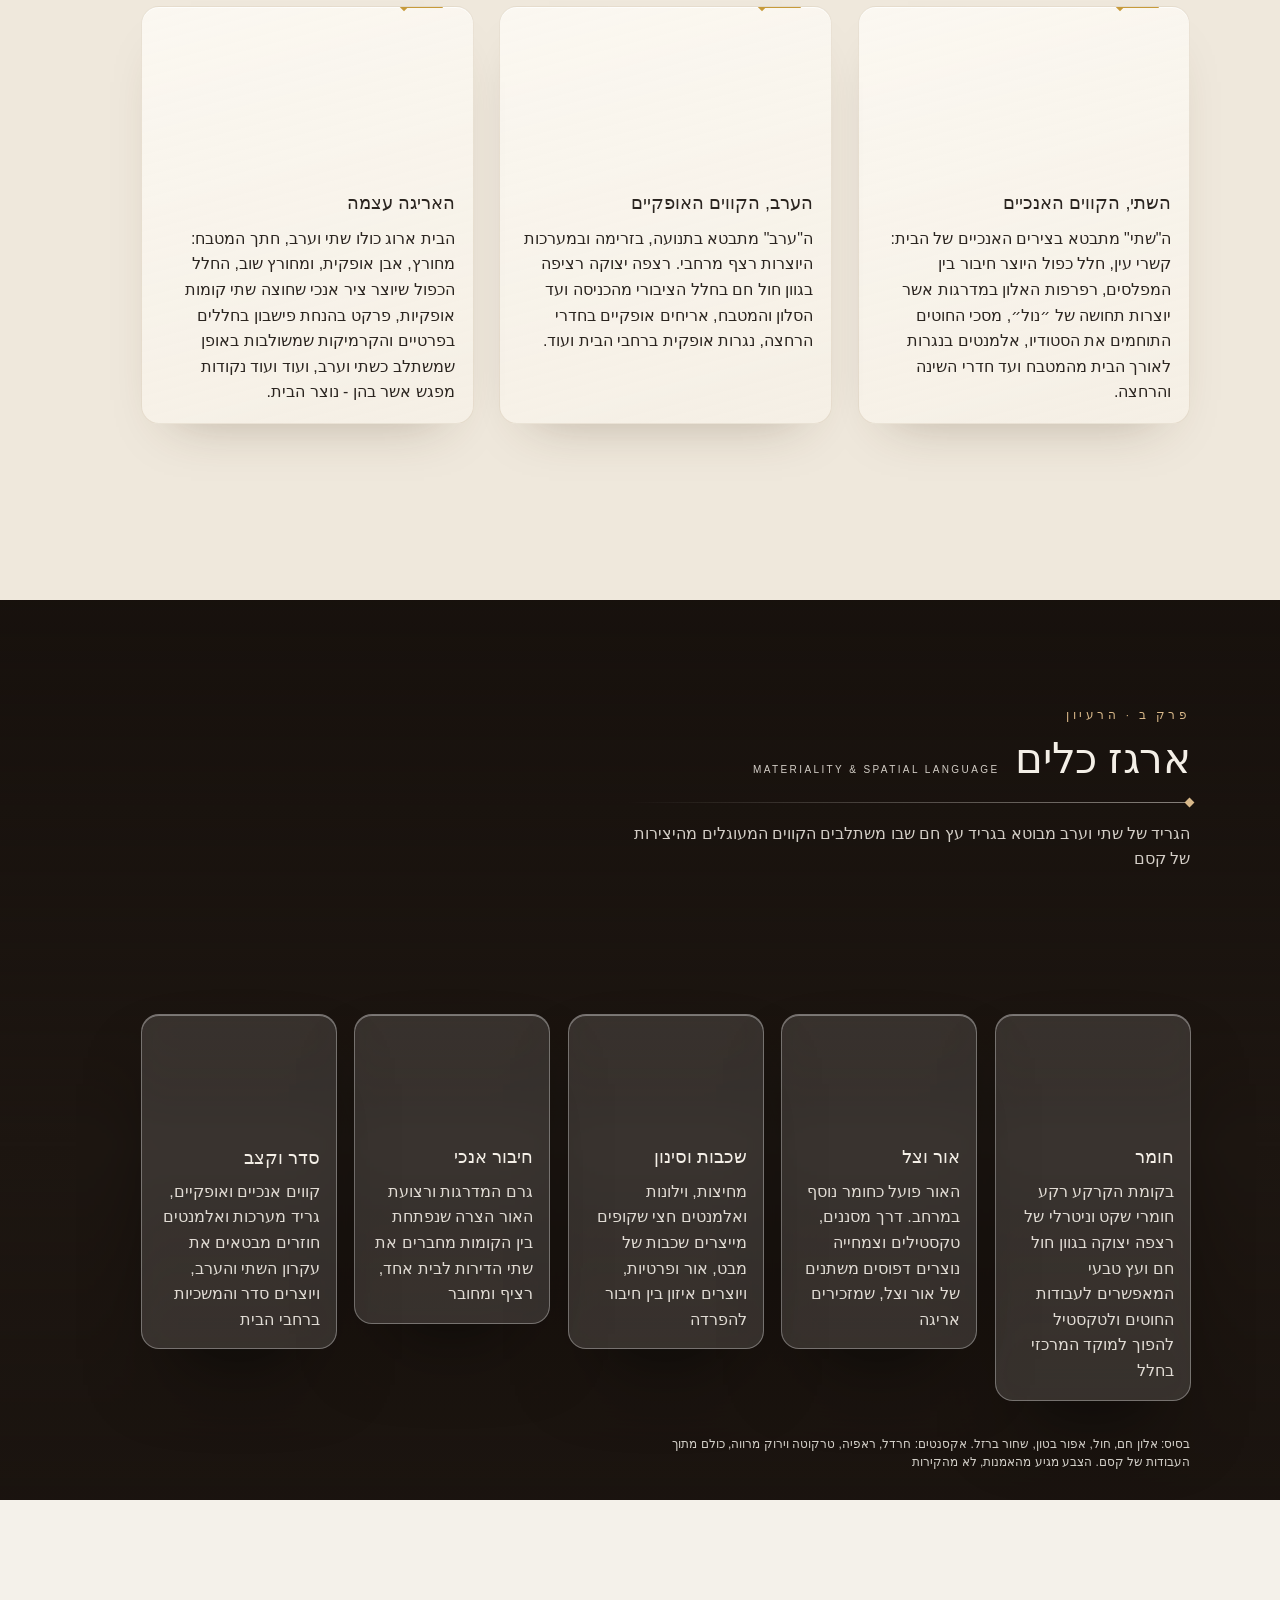
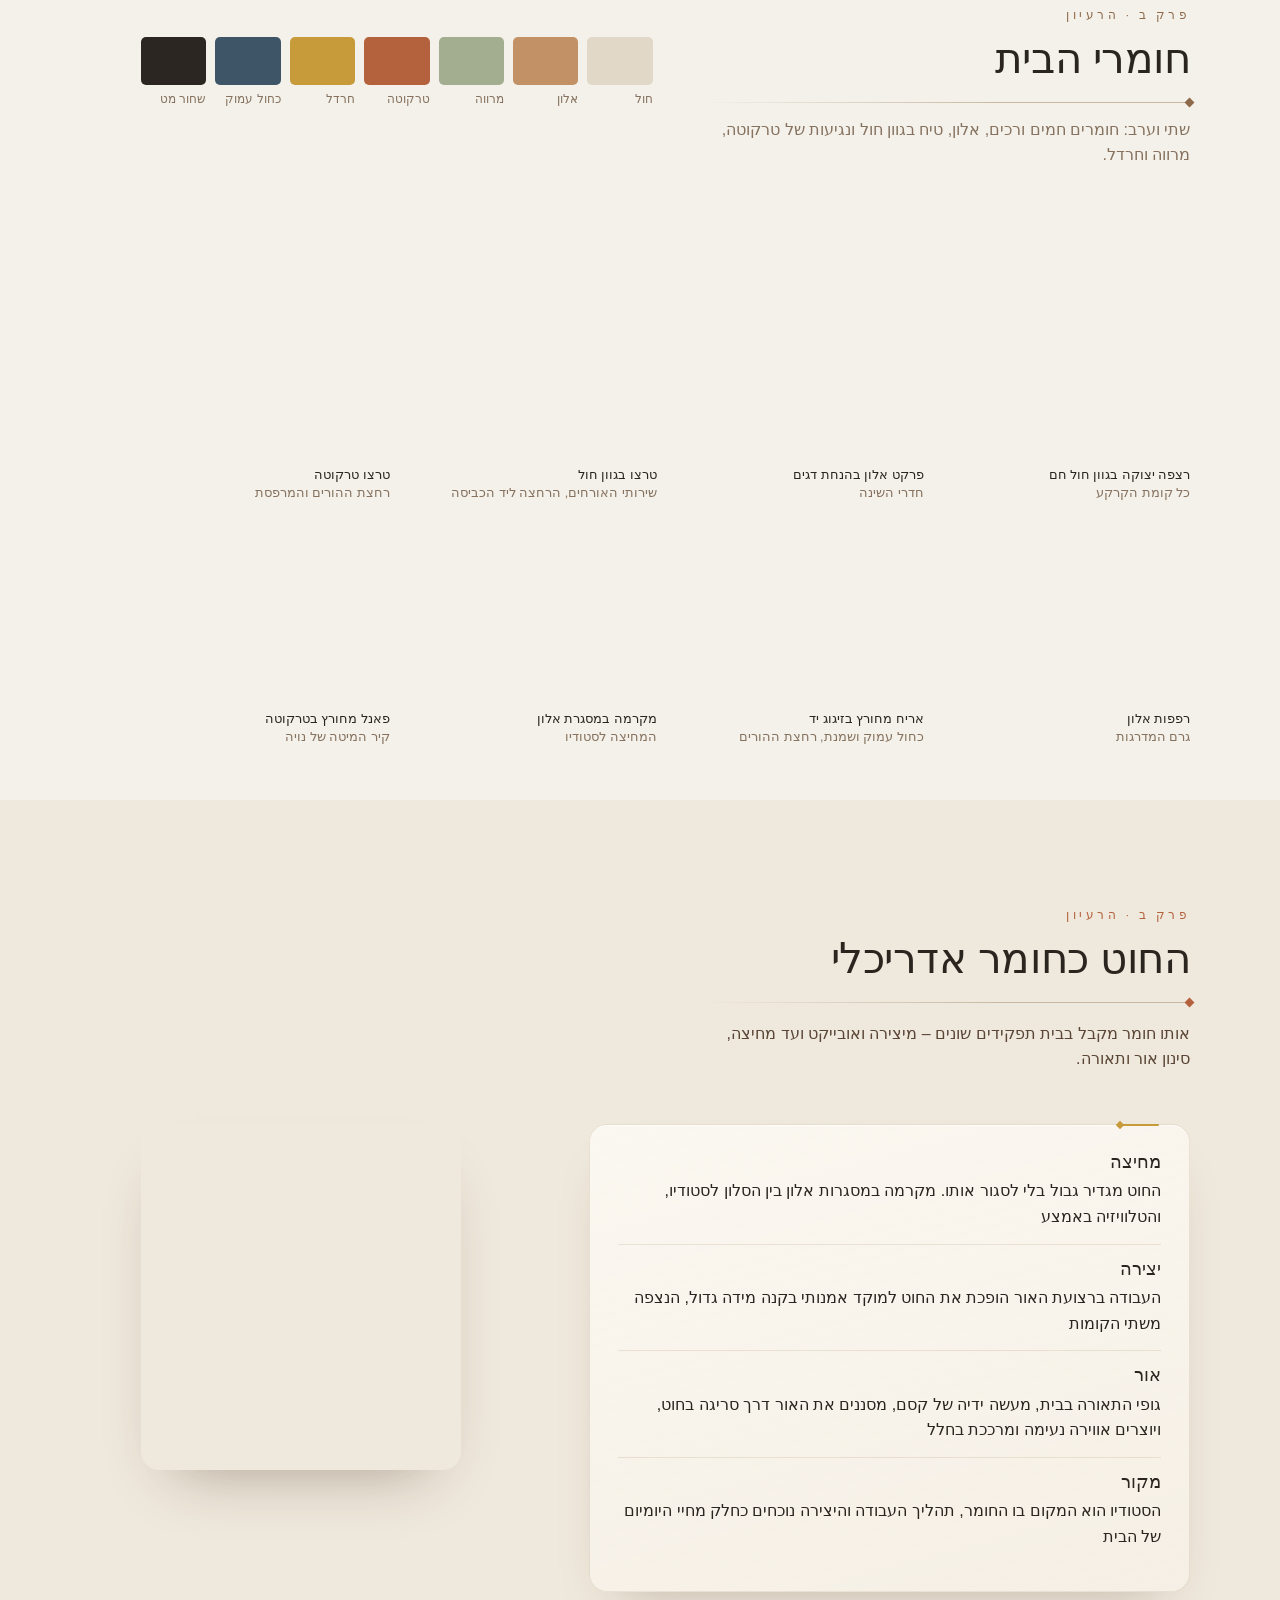
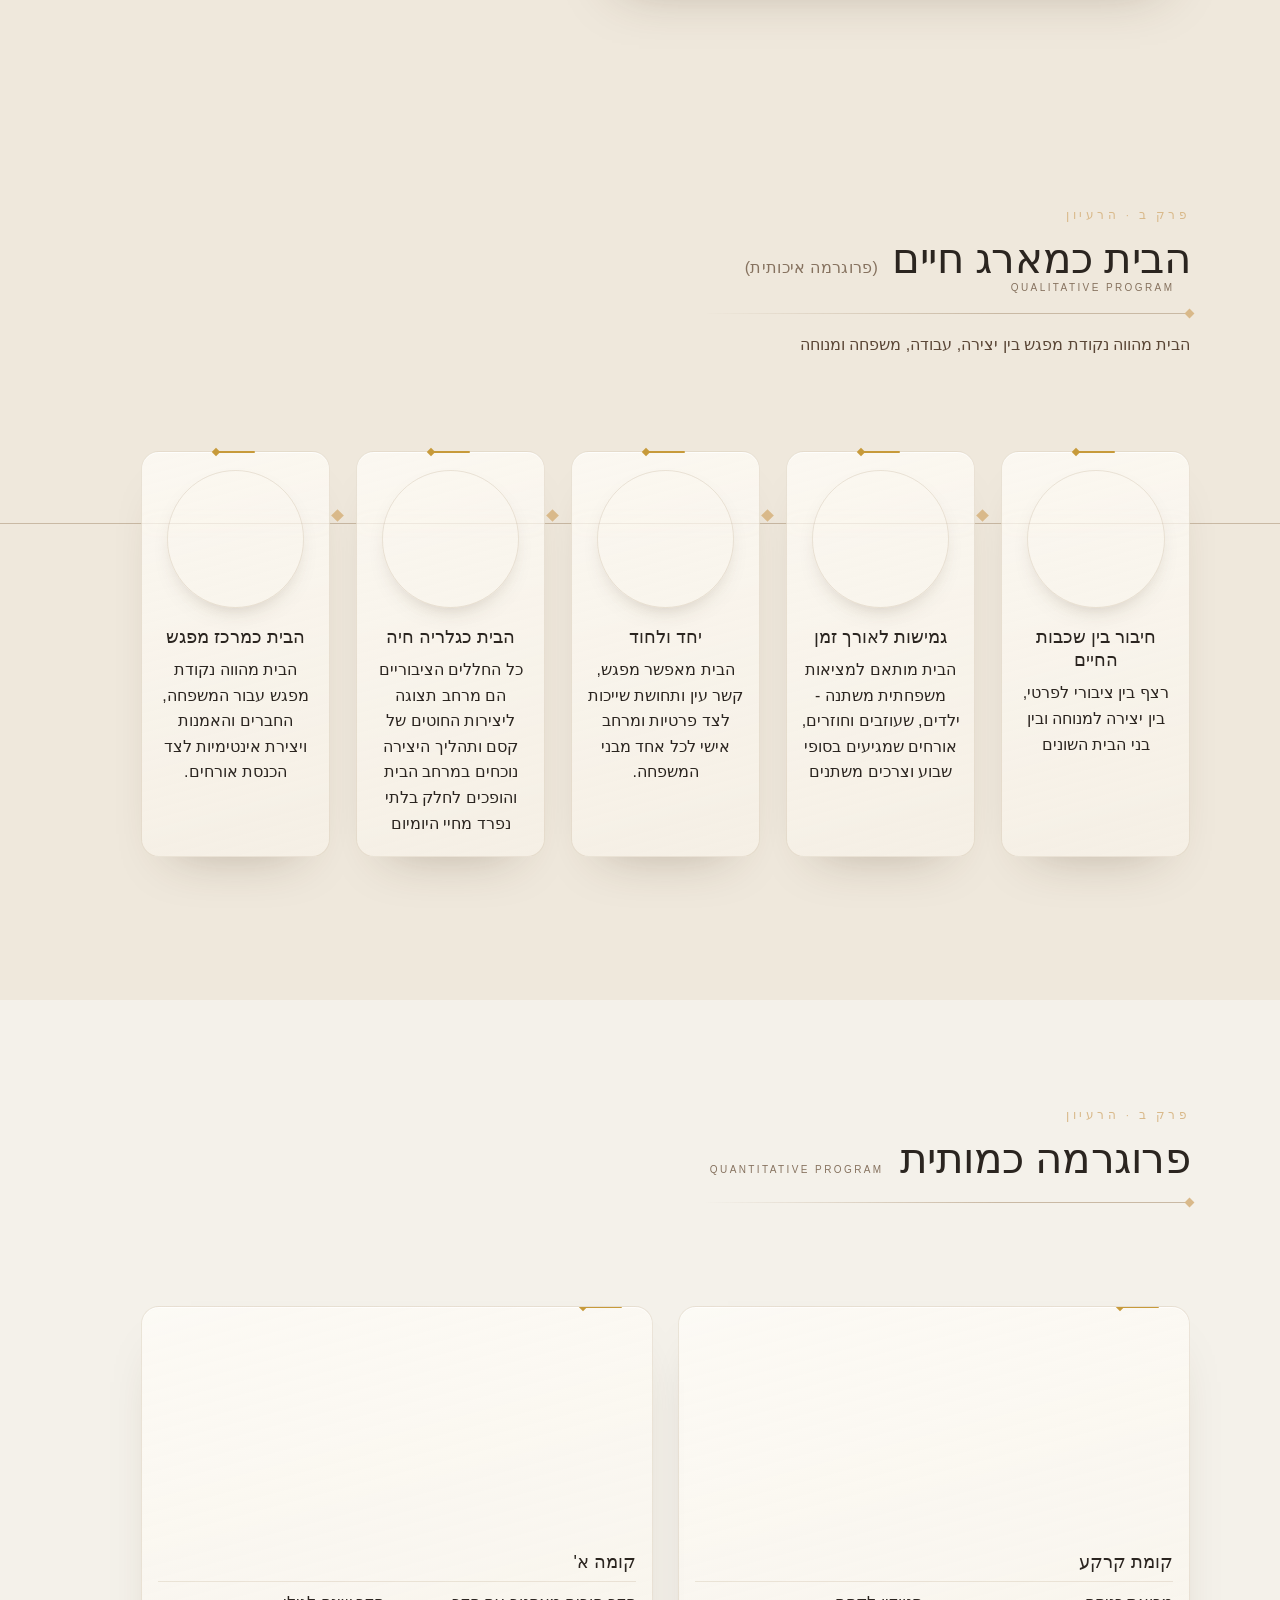
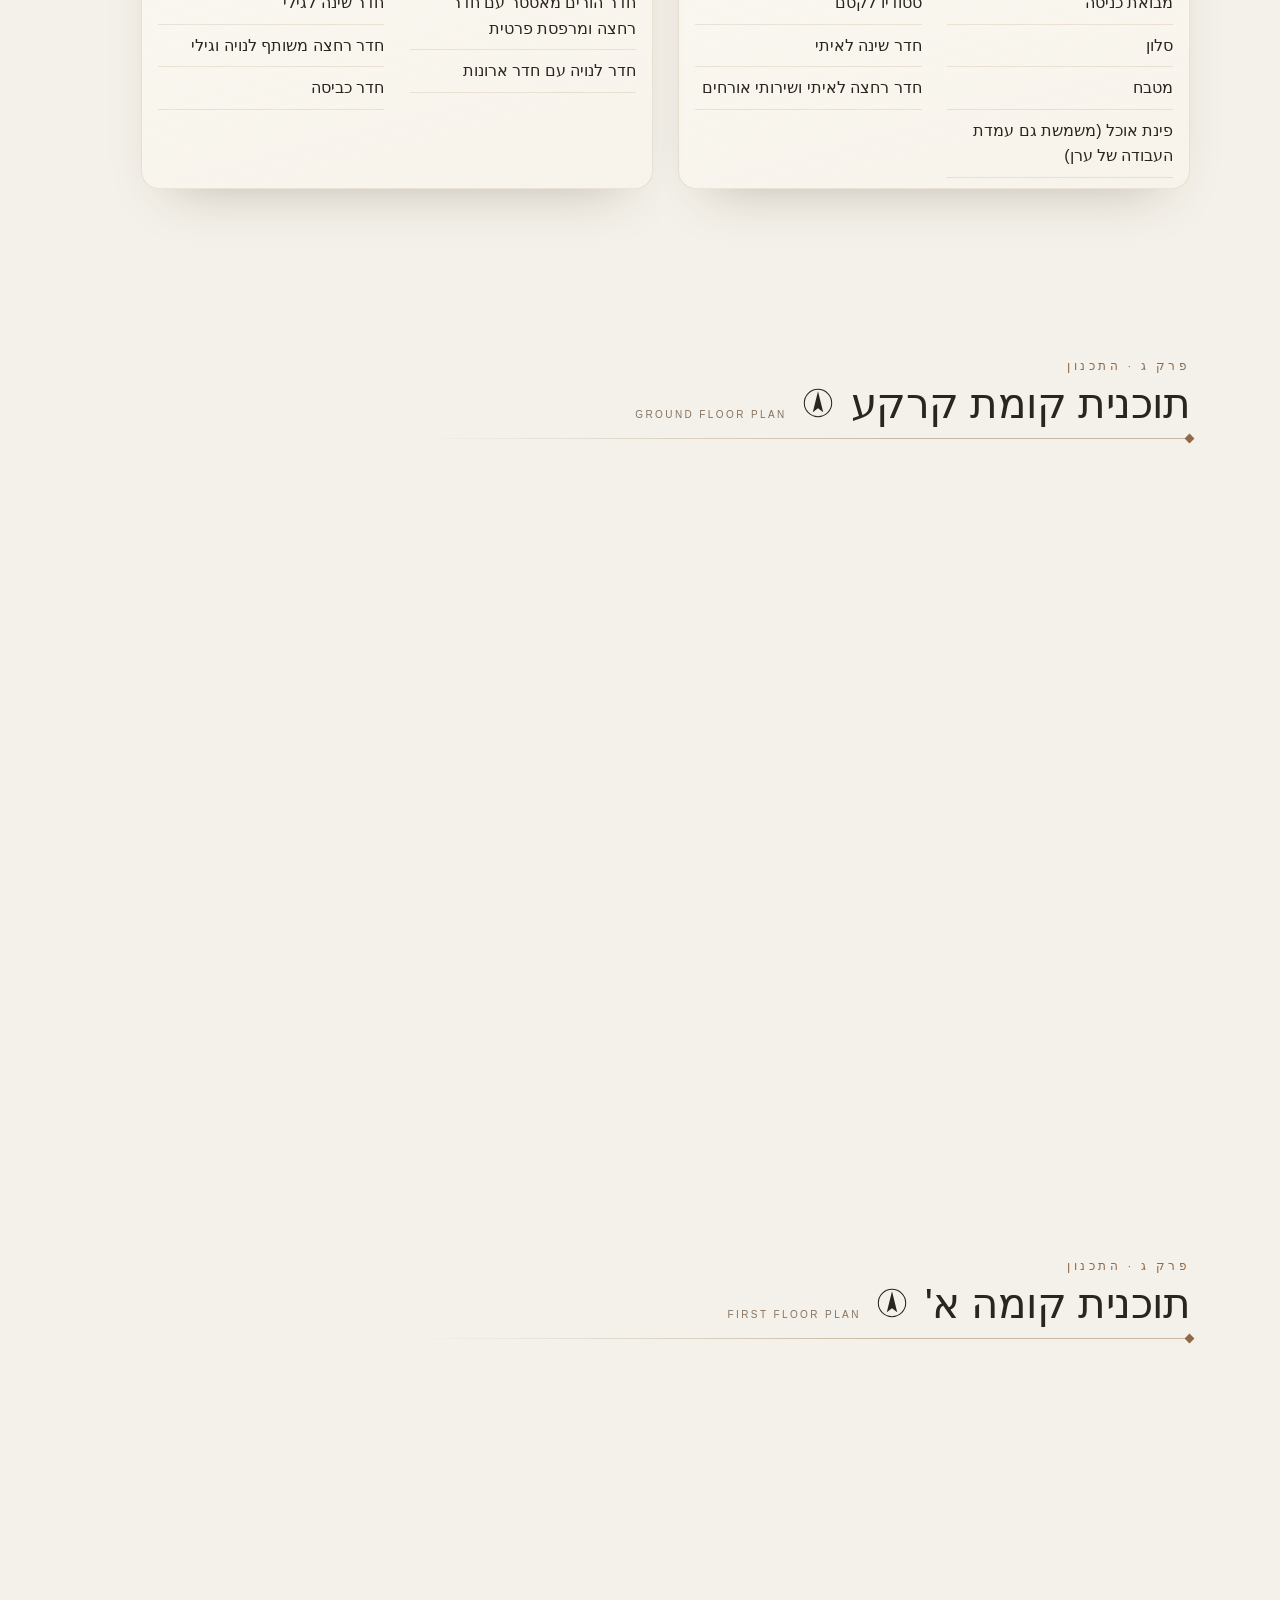
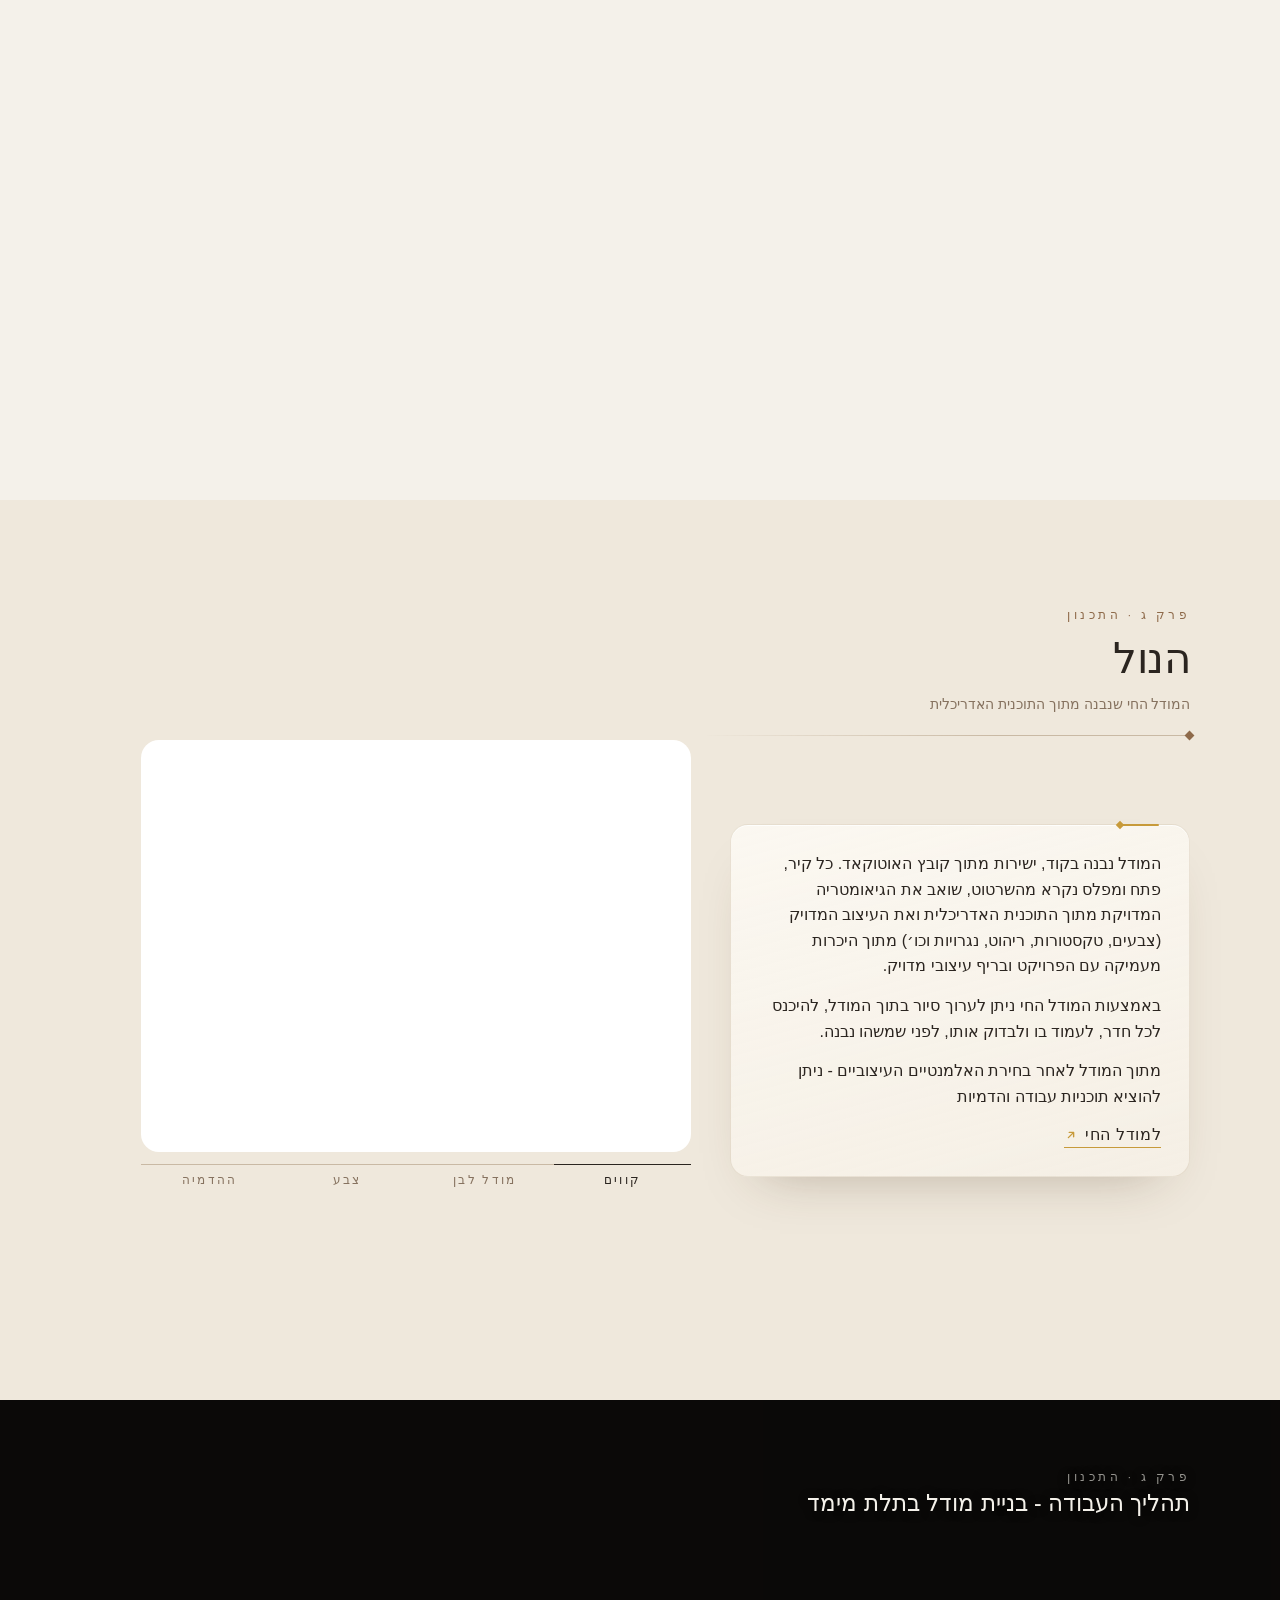
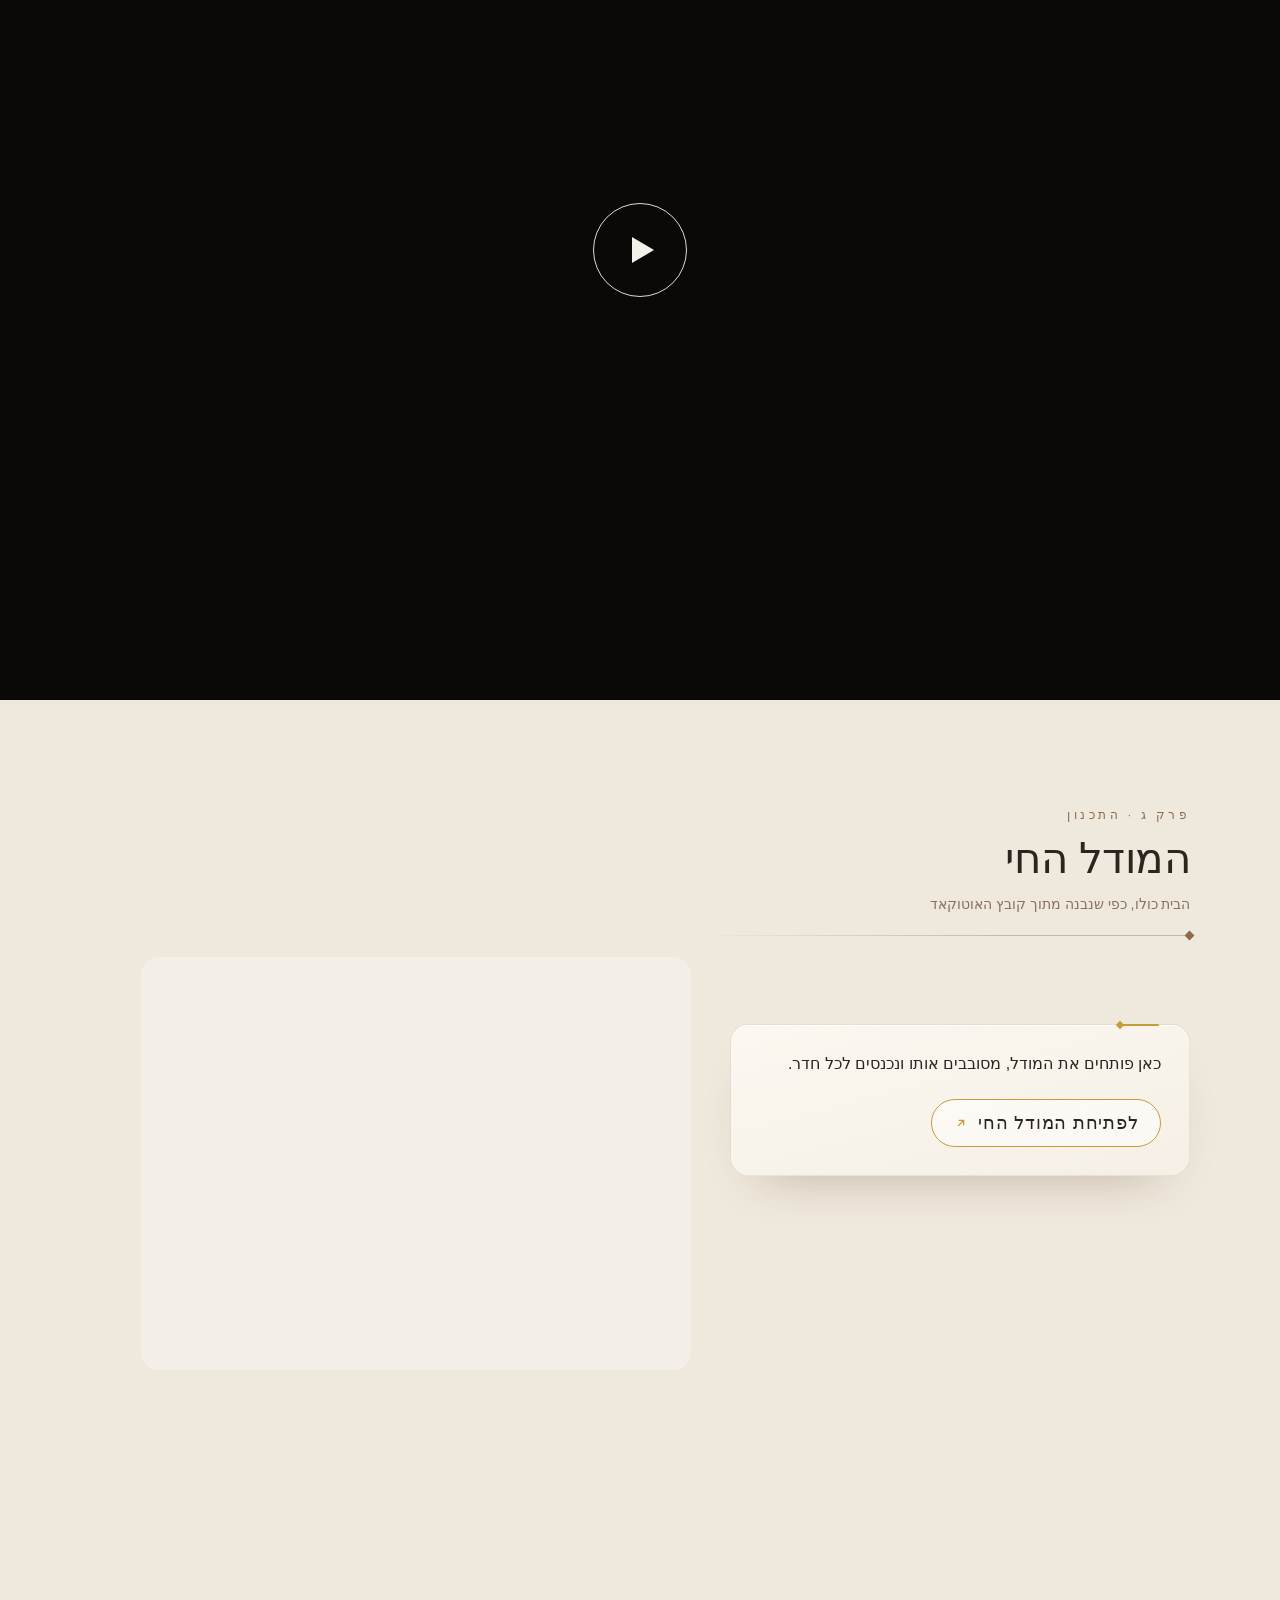
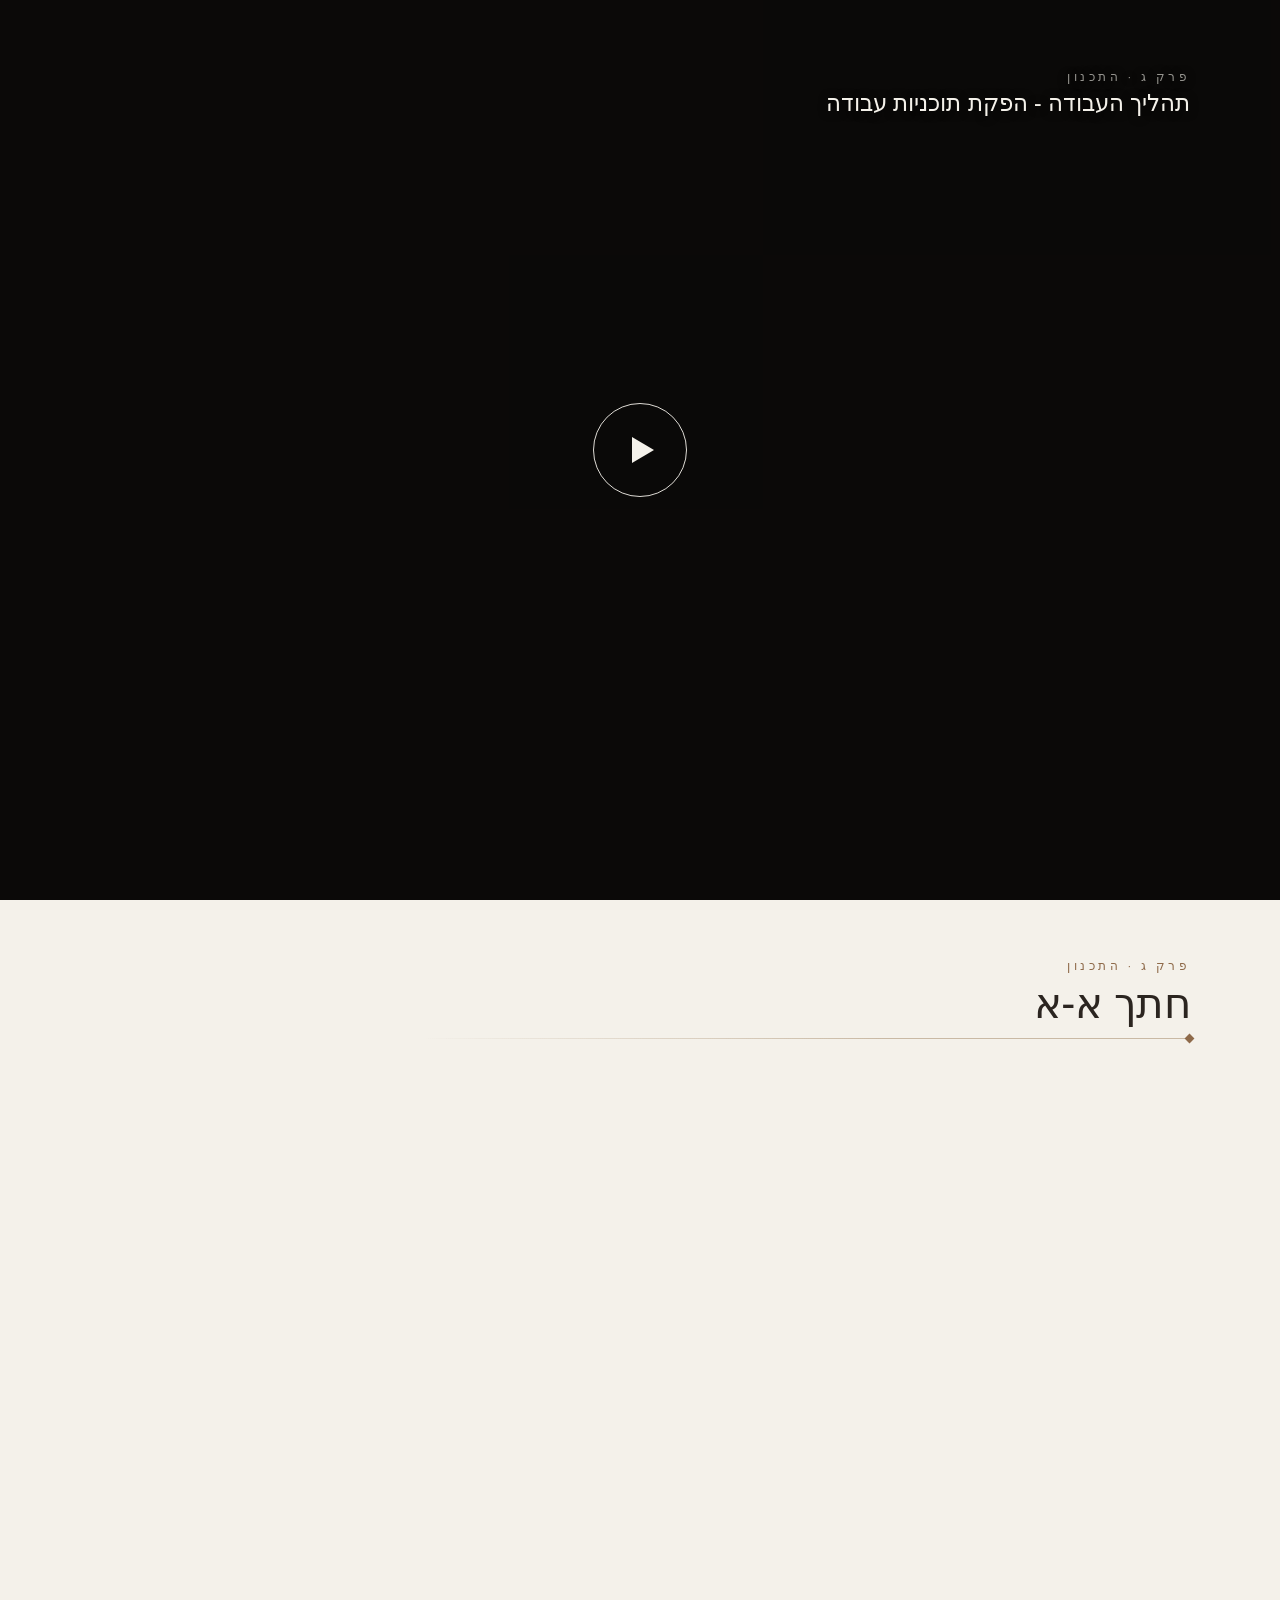
==== commit 937860db: "25.11: ההדמיות אחרי שקף הסיום Co-Authored-By: Claude Opus 5.5 <noreply@anthropic.com>" ====
--- a/a.html
+++ b/a.html
@@ -776,63 +776,6 @@
   </div>
 </div></section>
 
-<section class="scene s-rend" id="s-rend-01" data-ch="4" style="--acc:var(--sage)"><div class="sk">
-  <div class="rimg"><img src="media/הדמיות/01.webp" alt="מבט מהכניסה" loading="eager"></div>
-  <div class="rcap"><small>הדמיות · 1 / 14</small>מבט מהכניסה</div>
-</div></section>
-<section class="scene s-rend" id="s-rend-02" data-ch="4" style="--acc:var(--sage)"><div class="sk">
-  <div class="rimg"><img src="media/הדמיות/02.webp" alt="סלון" loading="eager"></div>
-  <div class="rcap"><small>הדמיות · 2 / 14</small>סלון</div>
-</div></section>
-<section class="scene s-rend" id="s-rend-03" data-ch="4" style="--acc:var(--sage)"><div class="sk">
-  <div class="rimg"><img src="media/הדמיות/03.webp" alt="מטבח מהסלון" loading="eager"></div>
-  <div class="rcap"><small>הדמיות · 3 / 14</small>מטבח מהסלון</div>
-</div></section>
-<section class="scene s-rend" id="s-rend-04" data-ch="4" style="--acc:var(--sage)"><div class="sk">
-  <div class="rimg"><img src="media/הדמיות/04.webp" alt="סטודיו מהסלון" loading="eager"></div>
-  <div class="rcap"><small>הדמיות · 4 / 14</small>סטודיו מהסלון</div>
-</div></section>
-<section class="scene s-rend" id="s-rend-05" data-ch="4" style="--acc:var(--sage)"><div class="sk">
-  <div class="rimg"><img src="media/הדמיות/05.webp" alt="סטודיו" loading="eager"></div>
-  <div class="rcap"><small>הדמיות · 5 / 14</small>סטודיו</div>
-</div></section>
-<section class="scene s-rend" id="s-rend-06" data-ch="4" style="--acc:var(--sage)"><div class="sk">
-  <div class="rimg"><img src="media/הדמיות/06.webp" alt="חדר שינה, קומת קרקע" loading="eager"></div>
-  <div class="rcap"><small>הדמיות · 6 / 14</small>חדר שינה, קומת קרקע</div>
-</div></section>
-<section class="scene s-rend" id="s-rend-07" data-ch="4" style="--acc:var(--sage)"><div class="sk">
-  <div class="rimg"><img src="media/הדמיות/07.webp" alt="שירותי אורחים" loading="eager"></div>
-  <div class="rcap"><small>הדמיות · 7 / 14</small>שירותי אורחים</div>
-</div></section>
-<section class="scene s-rend" id="s-rend-08" data-ch="4" style="--acc:var(--sage)"><div class="sk">
-  <div class="rimg"><img src="media/הדמיות/08.webp" alt="חדר ההורים, המיטה" loading="eager"></div>
-  <div class="rcap"><small>הדמיות · 8 / 14</small>חדר ההורים, המיטה</div>
-</div></section>
-<section class="scene s-rend" id="s-rend-09" data-ch="4" style="--acc:var(--sage)"><div class="sk">
-  <div class="rimg"><img src="media/הדמיות/09.webp" alt="חדר ההורים, הארון והמרפסת" loading="eager"></div>
-  <div class="rcap"><small>הדמיות · 9 / 14</small>חדר ההורים, הארון והמרפסת</div>
-</div></section>
-<section class="scene s-rend" id="s-rend-10" data-ch="4" style="--acc:var(--sage)"><div class="sk">
-  <div class="rimg"><img src="media/הדמיות/10.webp" alt="מרפסת ההורים" loading="eager"></div>
-  <div class="rcap"><small>הדמיות · 10 / 14</small>מרפסת ההורים</div>
-</div></section>
-<section class="scene s-rend" id="s-rend-11" data-ch="4" style="--acc:var(--sage)"><div class="sk">
-  <div class="rimg"><img src="media/הדמיות/11.webp" alt="חדר רחצה הורים" loading="eager"></div>
-  <div class="rcap"><small>הדמיות · 11 / 14</small>חדר רחצה הורים</div>
-</div></section>
-<section class="scene s-rend" id="s-rend-12" data-ch="4" style="--acc:var(--sage)"><div class="sk">
-  <div class="rimg"><img src="media/הדמיות/12.webp" alt="החדר של גילי" loading="eager"></div>
-  <div class="rcap"><small>הדמיות · 12 / 14</small>החדר של גילי</div>
-</div></section>
-<section class="scene s-rend" id="s-rend-13" data-ch="4" style="--acc:var(--sage)"><div class="sk">
-  <div class="rimg"><img src="media/הדמיות/13.webp" alt="חדר רחצה ליד הכביסה" loading="eager"></div>
-  <div class="rcap"><small>הדמיות · 13 / 14</small>חדר רחצה ליד הכביסה</div>
-</div></section>
-<section class="scene s-rend" id="s-rend-14" data-ch="4" style="--acc:var(--sage)"><div class="sk">
-  <div class="rimg"><img src="media/הדמיות/14.webp" alt="החדר של נויה" loading="eager"></div>
-  <div class="rcap"><small>הדמיות · 14 / 14</small>החדר של נויה</div>
-</div></section>
-
 <section class="scene s-end" id="s-end" data-ch="4" style="--acc:var(--sage)"><div class="sk">
   <video class="bg loop" src="media/קסם-סריגה.mp4" poster="media/קסם-סריגה.jpg" muted loop playsinline preload="metadata"></video>
   <div class="wrap"><div class="inner">
@@ -843,6 +786,63 @@
     <div class="mlinkp canva rv"><a class="mlink" href="https://canva.link/qpxujm8jnco7qvz" target="_blank" tabindex="-1" rel="noopener">למצגת בקנבה<svg viewBox="0 0 16 16" aria-hidden="true"><path d="M5 11L11 5M6 5h5v5"/></svg></a></div>
   </div></div>
 </div></section>
+<section class="scene s-rend" id="s-rend-01" data-ch="4" style="--acc:var(--sage)"><div class="sk">
+  <div class="rimg"><img src="media/הדמיות/01.webp" alt="מבט מהכניסה" loading="eager"></div>
+  <div class="rcap"><small>הדמיות · 1 / 14</small>מבט מהכניסה</div>
+</div></section>
+<section class="scene s-rend" id="s-rend-02" data-ch="4" style="--acc:var(--sage)"><div class="sk">
+  <div class="rimg"><img src="media/הדמיות/02.webp" alt="סלון" loading="eager"></div>
+  <div class="rcap"><small>הדמיות · 2 / 14</small>סלון</div>
+</div></section>
+<section class="scene s-rend" id="s-rend-03" data-ch="4" style="--acc:var(--sage)"><div class="sk">
+  <div class="rimg"><img src="media/הדמיות/03.webp" alt="מטבח מהסלון" loading="eager"></div>
+  <div class="rcap"><small>הדמיות · 3 / 14</small>מטבח מהסלון</div>
+</div></section>
+<section class="scene s-rend" id="s-rend-04" data-ch="4" style="--acc:var(--sage)"><div class="sk">
+  <div class="rimg"><img src="media/הדמיות/04.webp" alt="סטודיו מהסלון" loading="eager"></div>
+  <div class="rcap"><small>הדמיות · 4 / 14</small>סטודיו מהסלון</div>
+</div></section>
+<section class="scene s-rend" id="s-rend-05" data-ch="4" style="--acc:var(--sage)"><div class="sk">
+  <div class="rimg"><img src="media/הדמיות/05.webp" alt="סטודיו" loading="eager"></div>
+  <div class="rcap"><small>הדמיות · 5 / 14</small>סטודיו</div>
+</div></section>
+<section class="scene s-rend" id="s-rend-06" data-ch="4" style="--acc:var(--sage)"><div class="sk">
+  <div class="rimg"><img src="media/הדמיות/06.webp" alt="חדר שינה, קומת קרקע" loading="eager"></div>
+  <div class="rcap"><small>הדמיות · 6 / 14</small>חדר שינה, קומת קרקע</div>
+</div></section>
+<section class="scene s-rend" id="s-rend-07" data-ch="4" style="--acc:var(--sage)"><div class="sk">
+  <div class="rimg"><img src="media/הדמיות/07.webp" alt="שירותי אורחים" loading="eager"></div>
+  <div class="rcap"><small>הדמיות · 7 / 14</small>שירותי אורחים</div>
+</div></section>
+<section class="scene s-rend" id="s-rend-08" data-ch="4" style="--acc:var(--sage)"><div class="sk">
+  <div class="rimg"><img src="media/הדמיות/08.webp" alt="חדר ההורים, המיטה" loading="eager"></div>
+  <div class="rcap"><small>הדמיות · 8 / 14</small>חדר ההורים, המיטה</div>
+</div></section>
+<section class="scene s-rend" id="s-rend-09" data-ch="4" style="--acc:var(--sage)"><div class="sk">
+  <div class="rimg"><img src="media/הדמיות/09.webp" alt="חדר ההורים, הארון והמרפסת" loading="eager"></div>
+  <div class="rcap"><small>הדמיות · 9 / 14</small>חדר ההורים, הארון והמרפסת</div>
+</div></section>
+<section class="scene s-rend" id="s-rend-10" data-ch="4" style="--acc:var(--sage)"><div class="sk">
+  <div class="rimg"><img src="media/הדמיות/10.webp" alt="מרפסת ההורים" loading="eager"></div>
+  <div class="rcap"><small>הדמיות · 10 / 14</small>מרפסת ההורים</div>
+</div></section>
+<section class="scene s-rend" id="s-rend-11" data-ch="4" style="--acc:var(--sage)"><div class="sk">
+  <div class="rimg"><img src="media/הדמיות/11.webp" alt="חדר רחצה הורים" loading="eager"></div>
+  <div class="rcap"><small>הדמיות · 11 / 14</small>חדר רחצה הורים</div>
+</div></section>
+<section class="scene s-rend" id="s-rend-12" data-ch="4" style="--acc:var(--sage)"><div class="sk">
+  <div class="rimg"><img src="media/הדמיות/12.webp" alt="החדר של גילי" loading="eager"></div>
+  <div class="rcap"><small>הדמיות · 12 / 14</small>החדר של גילי</div>
+</div></section>
+<section class="scene s-rend" id="s-rend-13" data-ch="4" style="--acc:var(--sage)"><div class="sk">
+  <div class="rimg"><img src="media/הדמיות/13.webp" alt="חדר רחצה ליד הכביסה" loading="eager"></div>
+  <div class="rcap"><small>הדמיות · 13 / 14</small>חדר רחצה ליד הכביסה</div>
+</div></section>
+<section class="scene s-rend" id="s-rend-14" data-ch="4" style="--acc:var(--sage)"><div class="sk">
+  <div class="rimg"><img src="media/הדמיות/14.webp" alt="החדר של נויה" loading="eager"></div>
+  <div class="rcap"><small>הדמיות · 14 / 14</small>החדר של נויה</div>
+</div></section>
+
 
 <script src="lib/gsap.min.js"></script>
 <script src="lib/ScrollTrigger.min.js"></script>
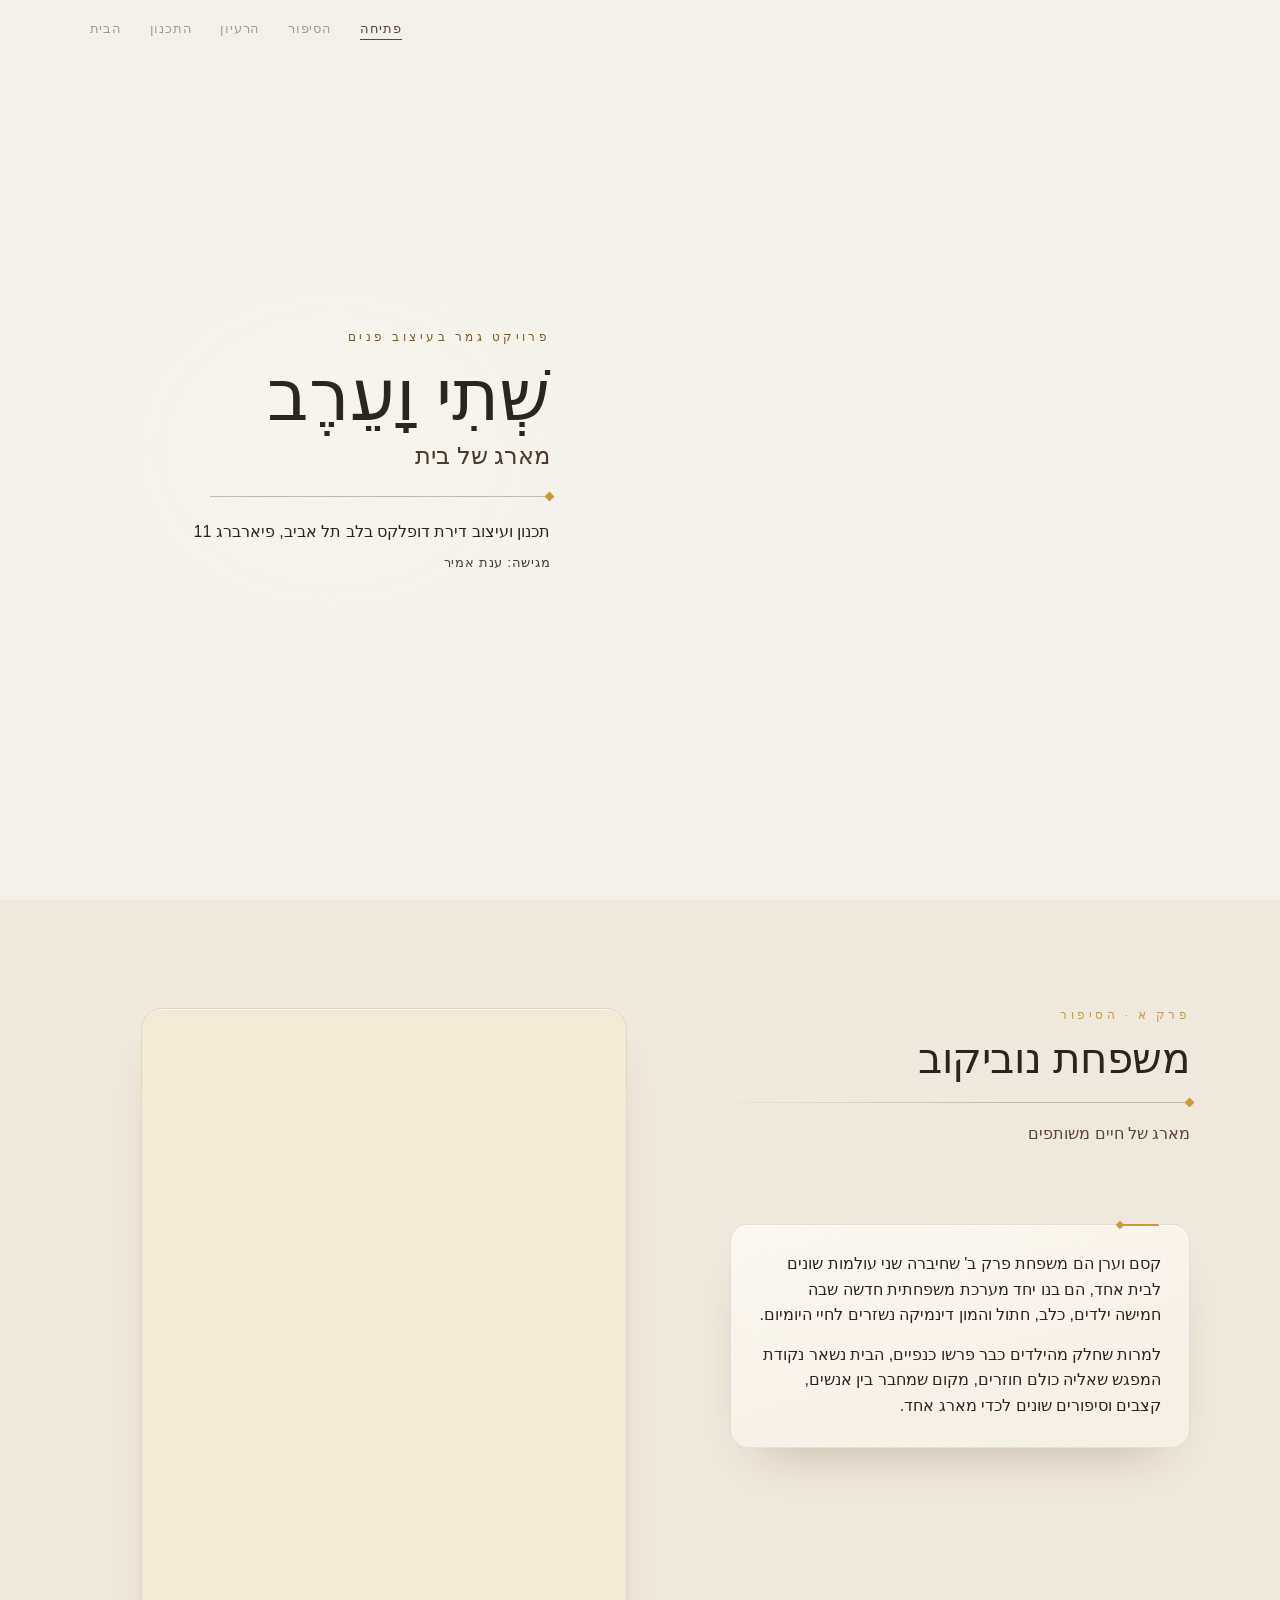
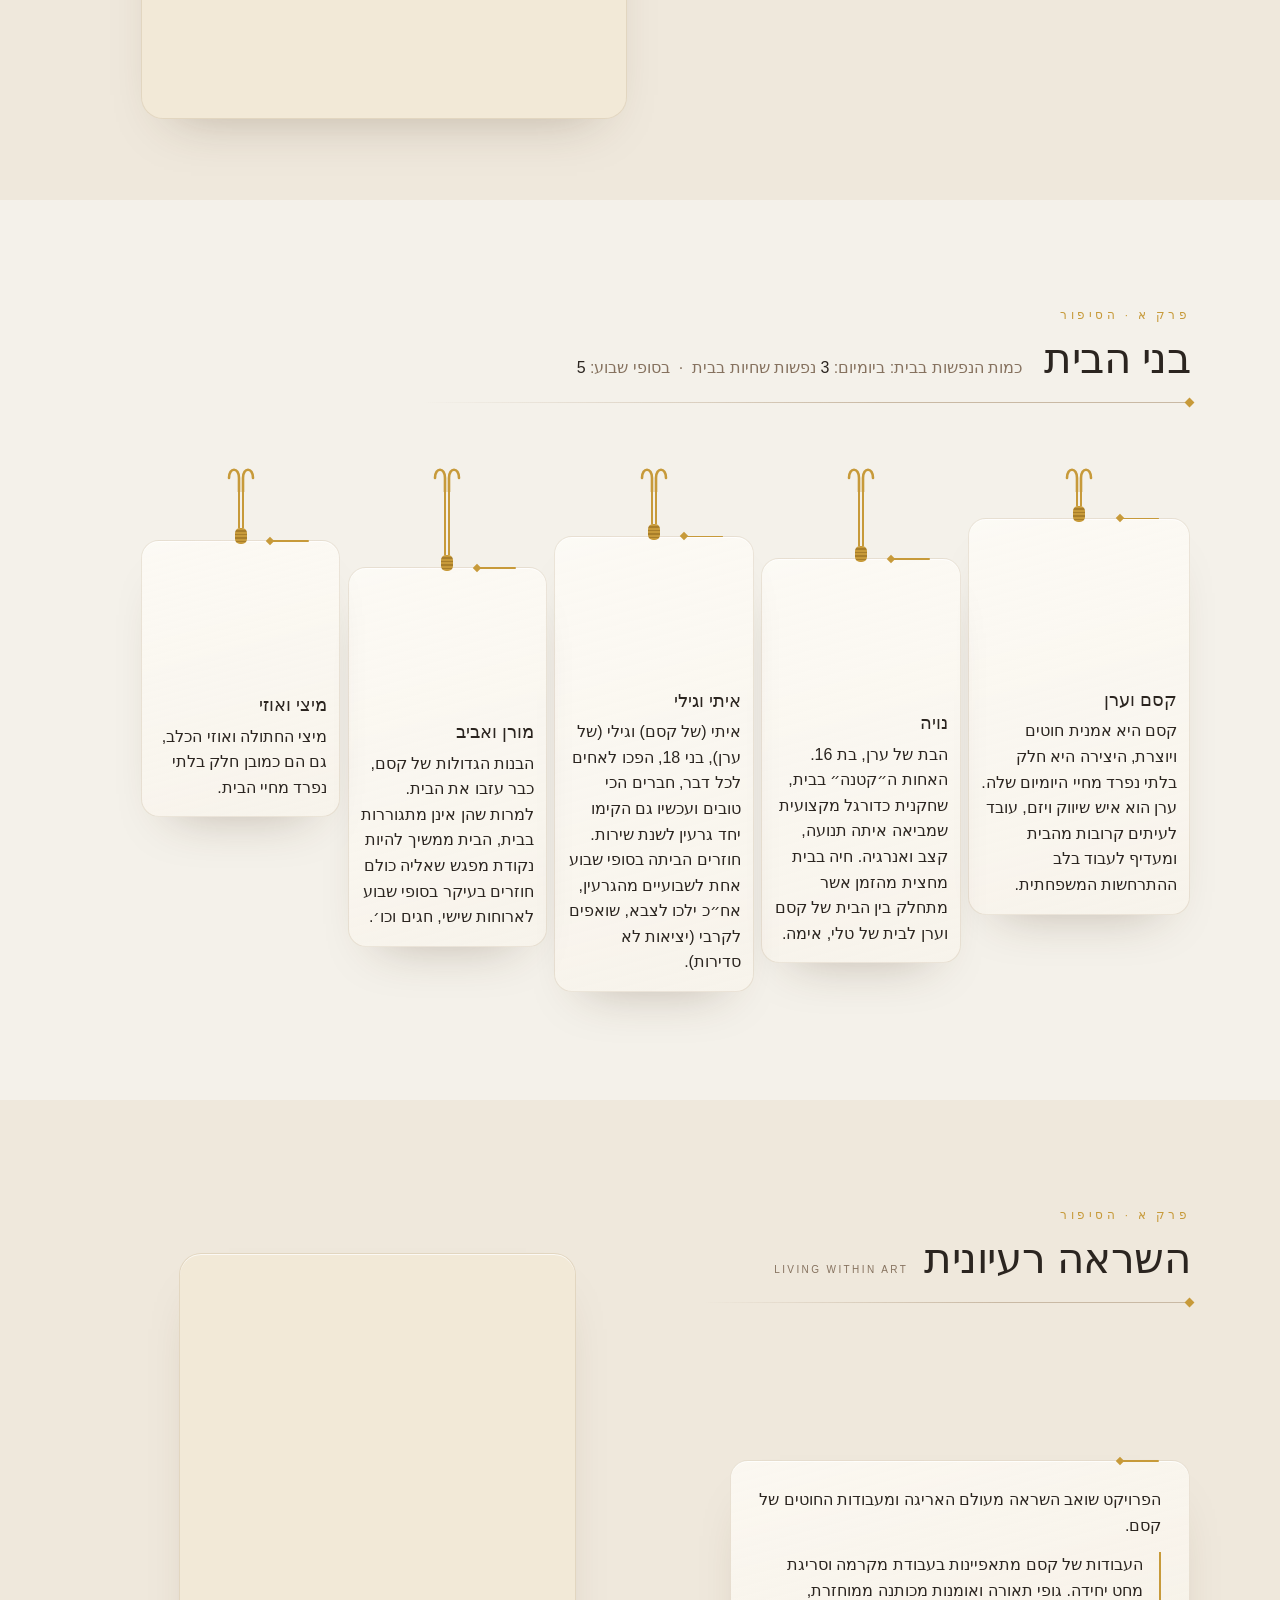
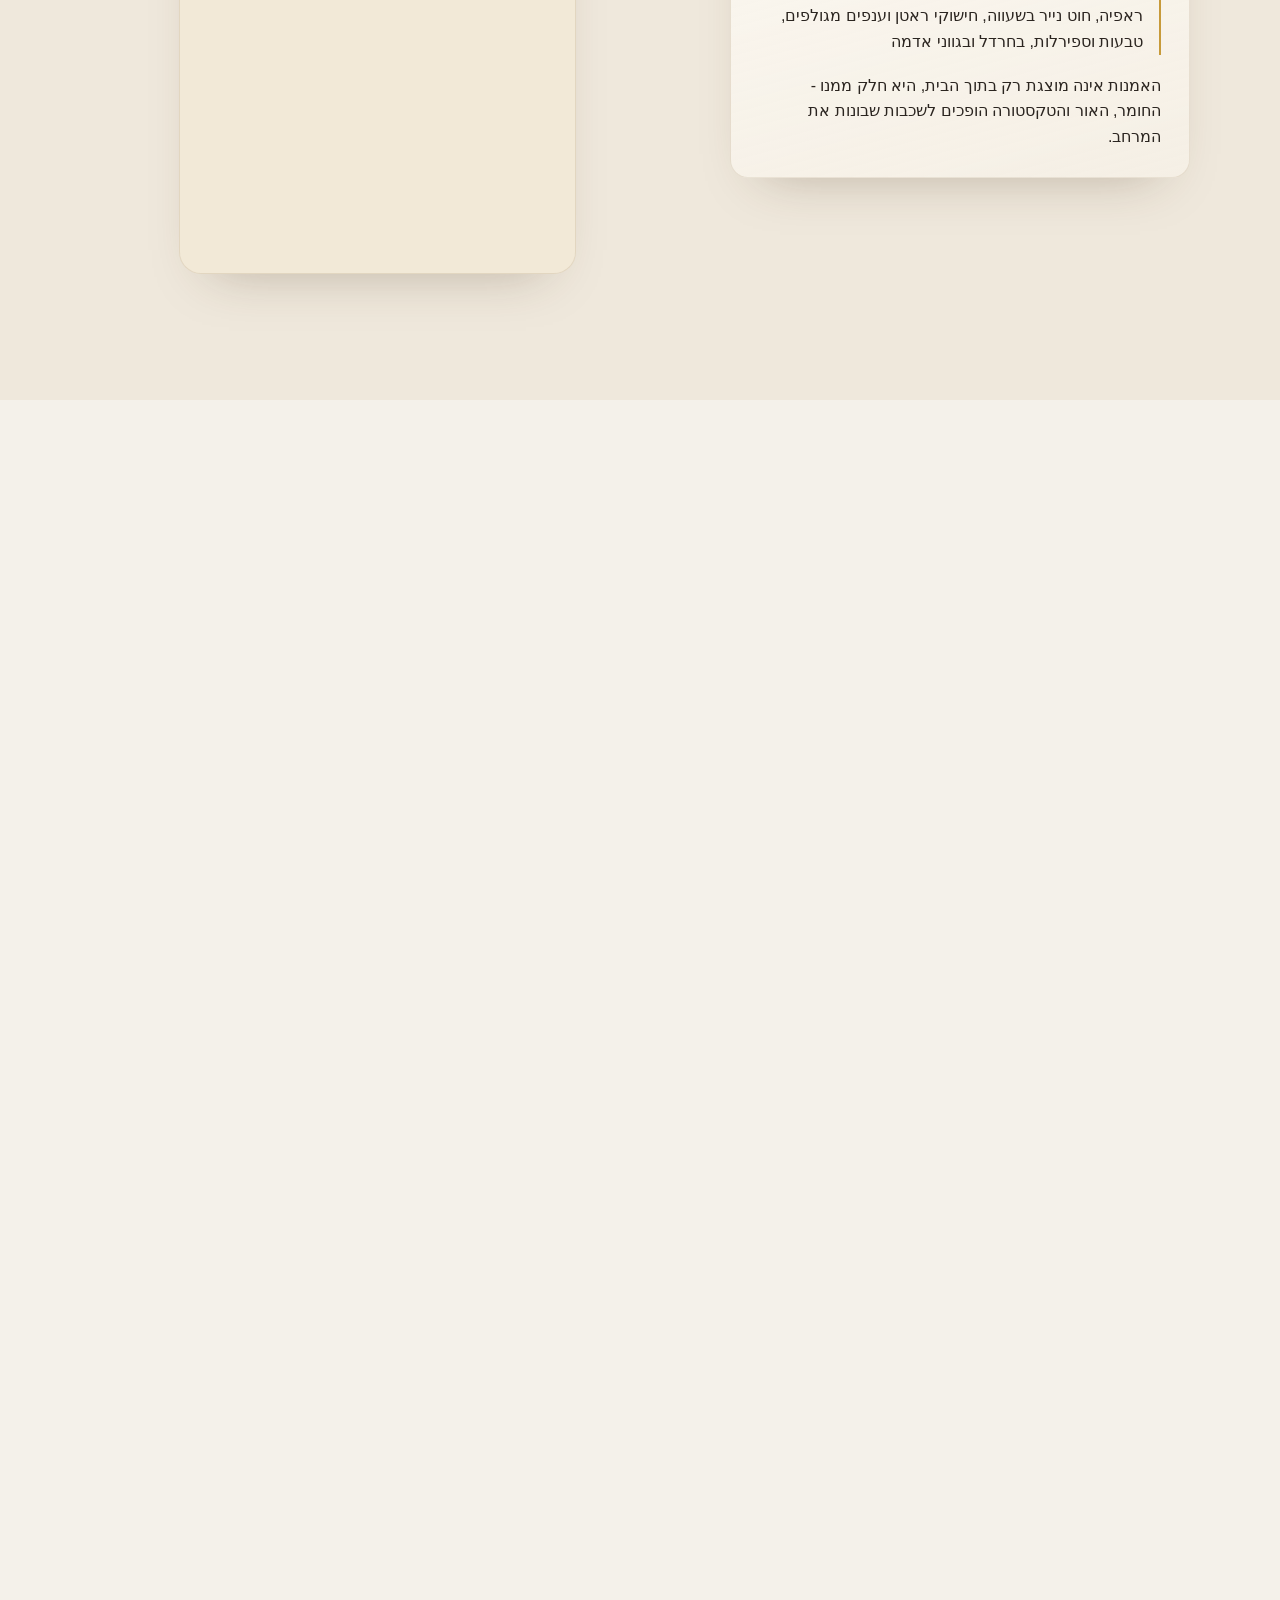
==== commit 0e7caef1: "25.11: ההדמיות על הרקע הבהיר של האתר Co-Authored-By: Claude Opus 5.5 <noreply@anthropic.com>" ====
--- a/a.html
+++ b/a.html
@@ -188,11 +188,11 @@
   .s-end .rule{margin:24px auto 0;transform-origin:50% 50%}
   .s-end .rule::after{right:50%;margin-right:-3px}
   /* 25.11 ענת: כל ההדמיות בסוף, מסך לכל הדמיה */
-  .s-rend>.sk{background:#211b17}
+  .s-rend>.sk{background:var(--bg)}
   .s-rend .rimg{position:absolute;left:72px;right:72px;top:64px;bottom:56px;display:flex;align-items:center;justify-content:center}
-  .s-rend .rimg img{max-width:100%;max-height:100%;object-fit:contain;box-shadow:0 30px 80px rgba(0,0,0,.5)}
-  .s-rend .rcap{position:absolute;right:72px;bottom:16px;font-family:var(--display);font-size:clamp(16px,1.3vw,22px);color:#F4F1EA}
-  .s-rend .rcap small{font-family:var(--text);font-size:11px;letter-spacing:.3em;color:rgba(244,241,234,.6);margin-left:14px}
+  .s-rend .rimg img{max-width:100%;max-height:100%;object-fit:contain;box-shadow:0 20px 50px rgba(43,37,32,.18)}
+  .s-rend .rcap{position:absolute;right:72px;bottom:16px;font-family:var(--display);font-size:clamp(16px,1.3vw,22px);color:var(--ink)}
+  .s-rend .rcap small{font-family:var(--text);font-size:11px;letter-spacing:.3em;color:var(--soft);margin-left:14px}
   html.m .s-rend>.sk{display:flex;flex-direction:column;justify-content:center}
   html.m .s-rend .rimg{position:relative;inset:auto}
   html.m .s-rend .rcap{position:relative;right:auto;bottom:auto;margin-top:12px;text-align:right}
@@ -988,7 +988,7 @@
   }
   // הקטע הפעיל: הלשונית של הפרק שלו, והחלק הפעיל של האנך
   ScrollTrigger.create({ trigger: s, start: 'top center', end: 'bottom center',
-    onToggle: self => { if (self.isActive) { current = i; tabs.forEach(a => a.classList.toggle('on', a.dataset.ch === s.dataset.ch)); document.getElementById('hint').classList.toggle('off', i > 0); document.body.classList.toggle('dark', s.classList.contains('s-tour') || s.classList.contains('s-rend')); } } });
+    onToggle: self => { if (self.isActive) { current = i; tabs.forEach(a => a.classList.toggle('on', a.dataset.ch === s.dataset.ch)); document.getElementById('hint').classList.toggle('off', i > 0); document.body.classList.toggle('dark', s.classList.contains('s-tour')); } } });
   // כניסה לקטע: התוכן נכנס בהדרגה, מלמטה, פריט אחרי פריט
   const items = s.querySelectorAll('.rv');
   if (items.length) {
